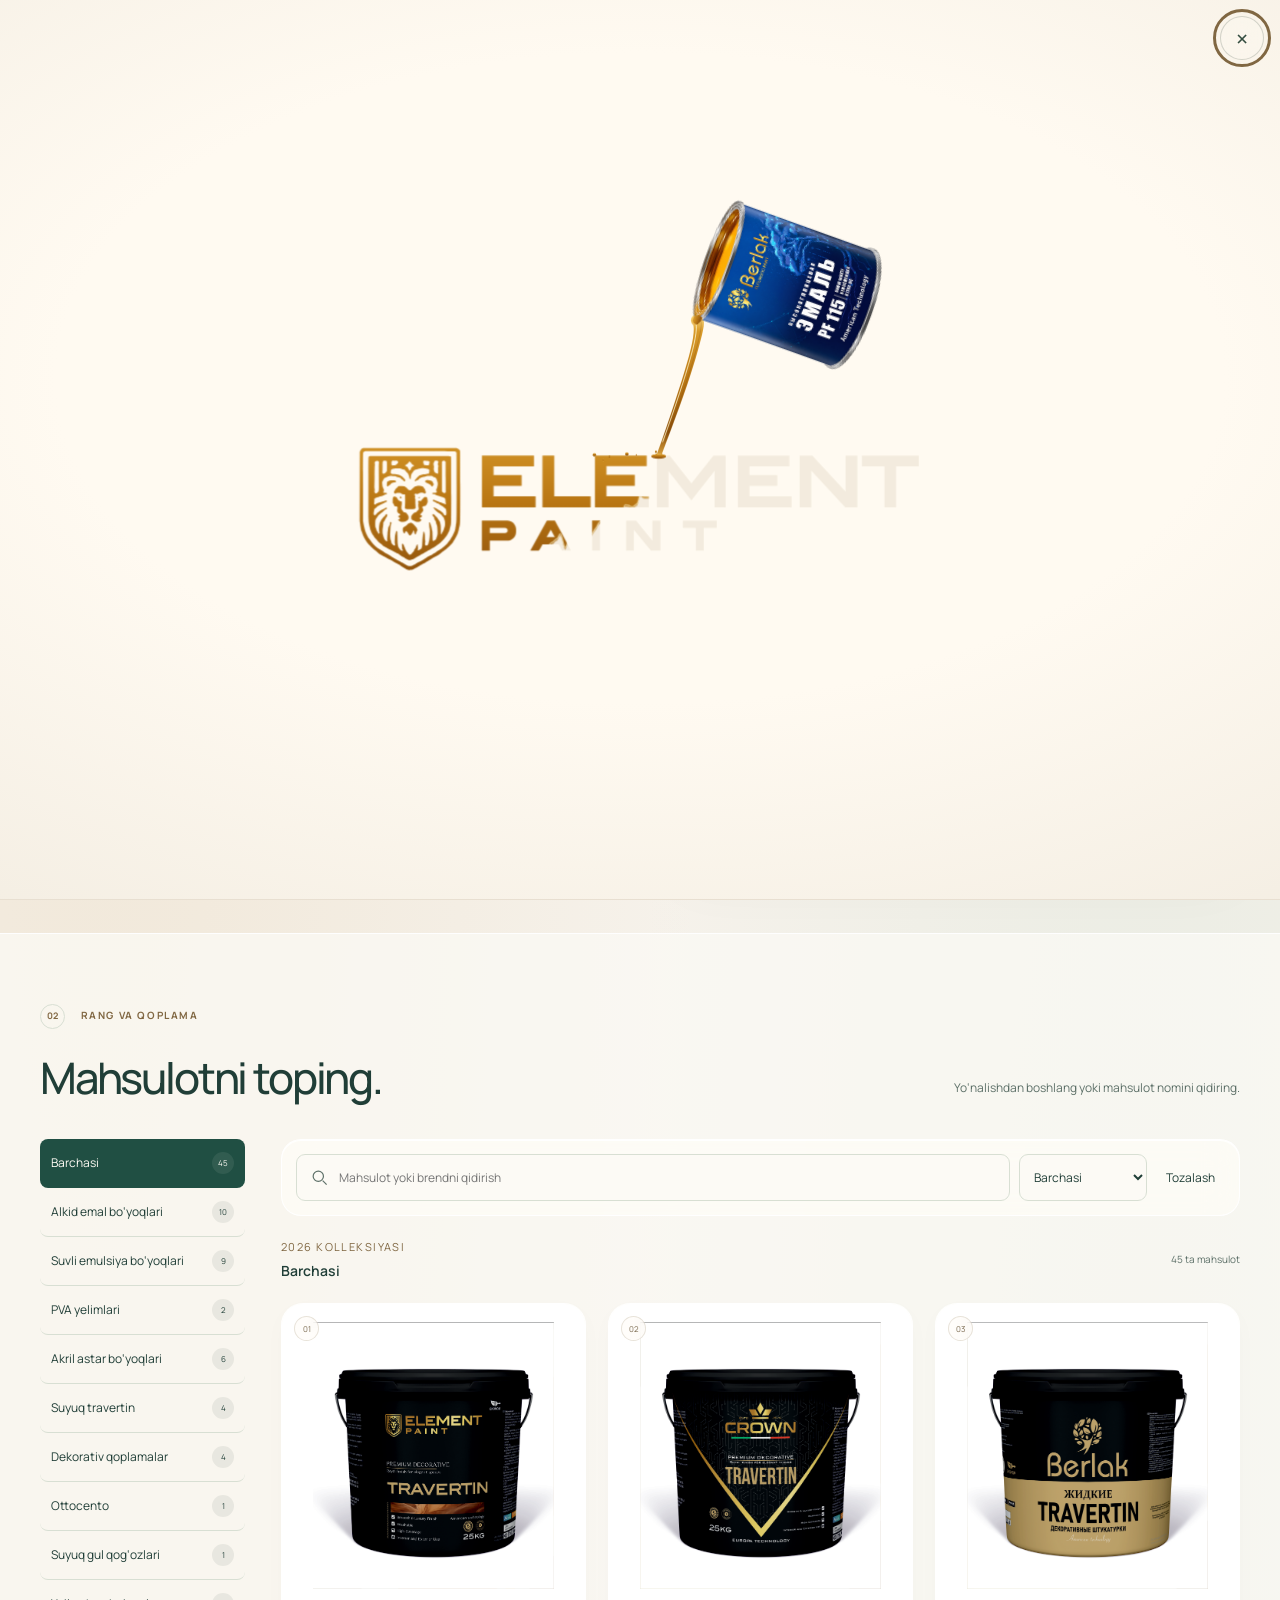
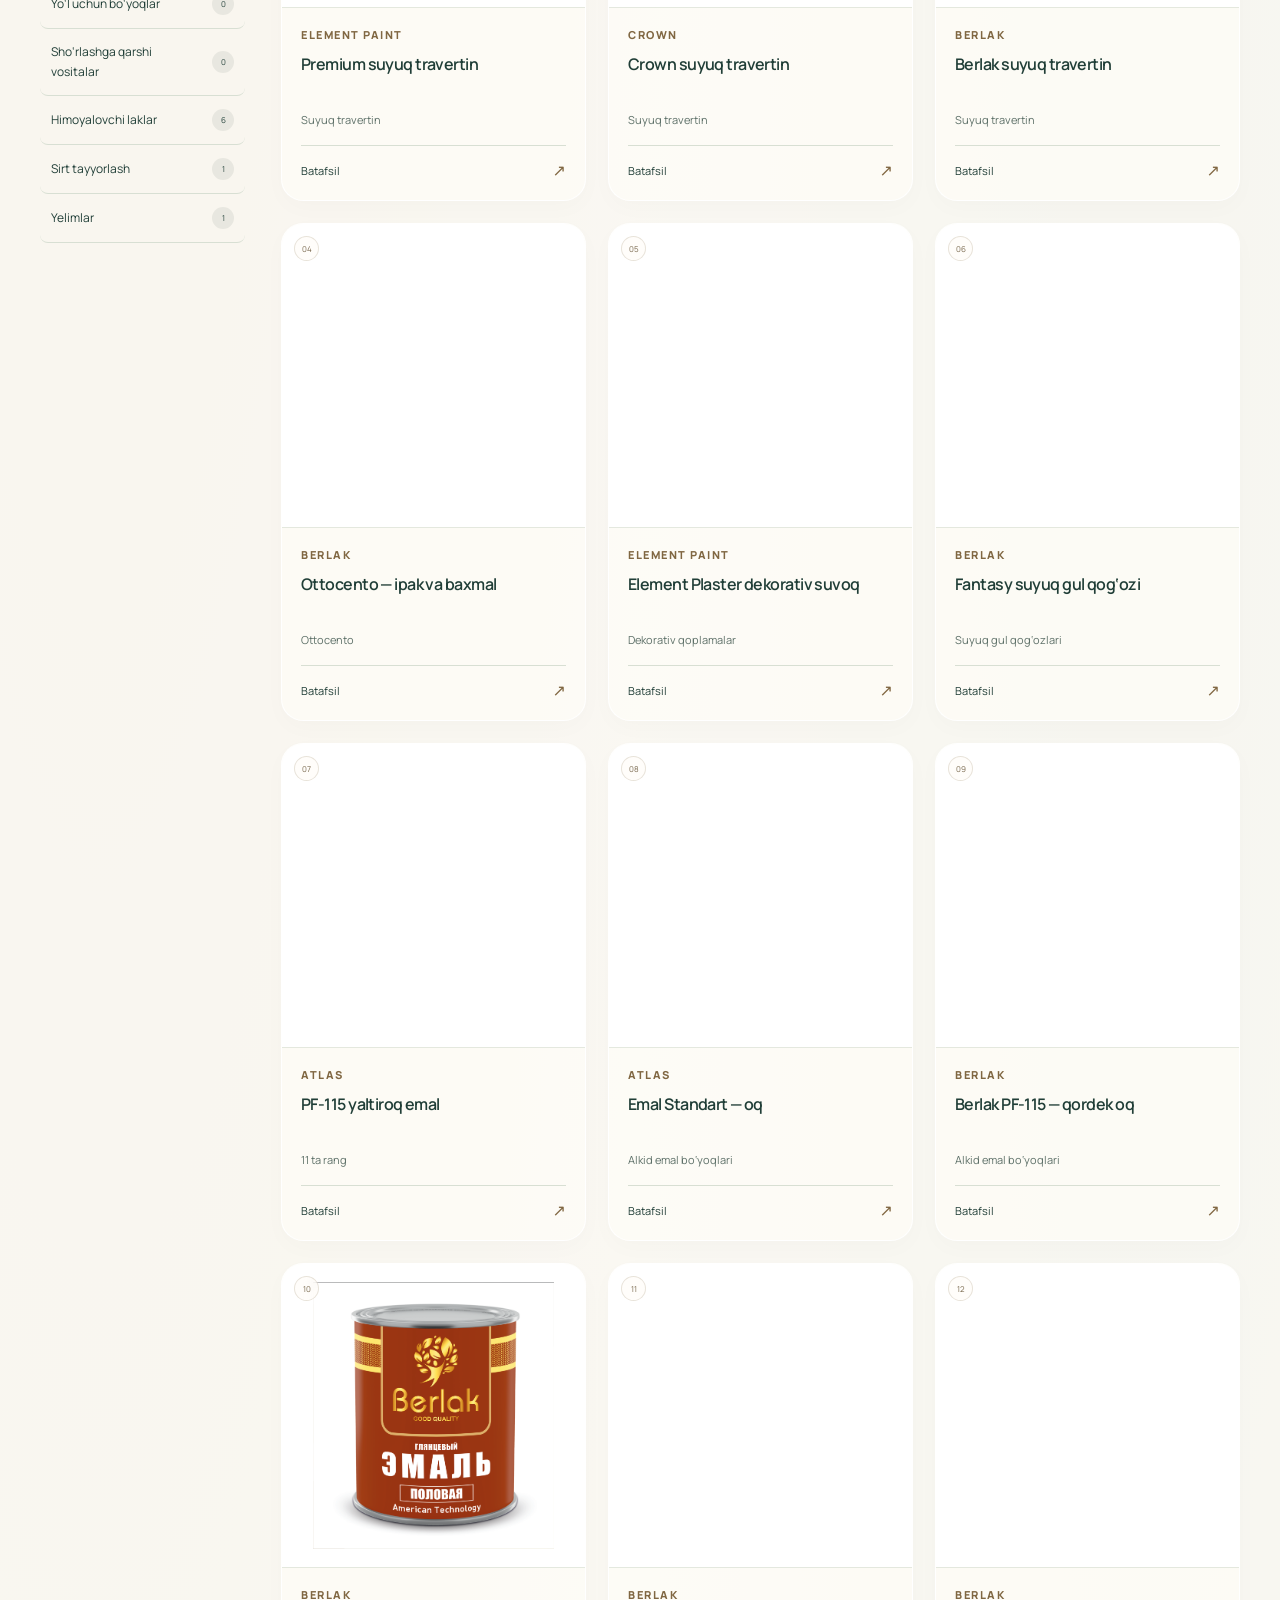
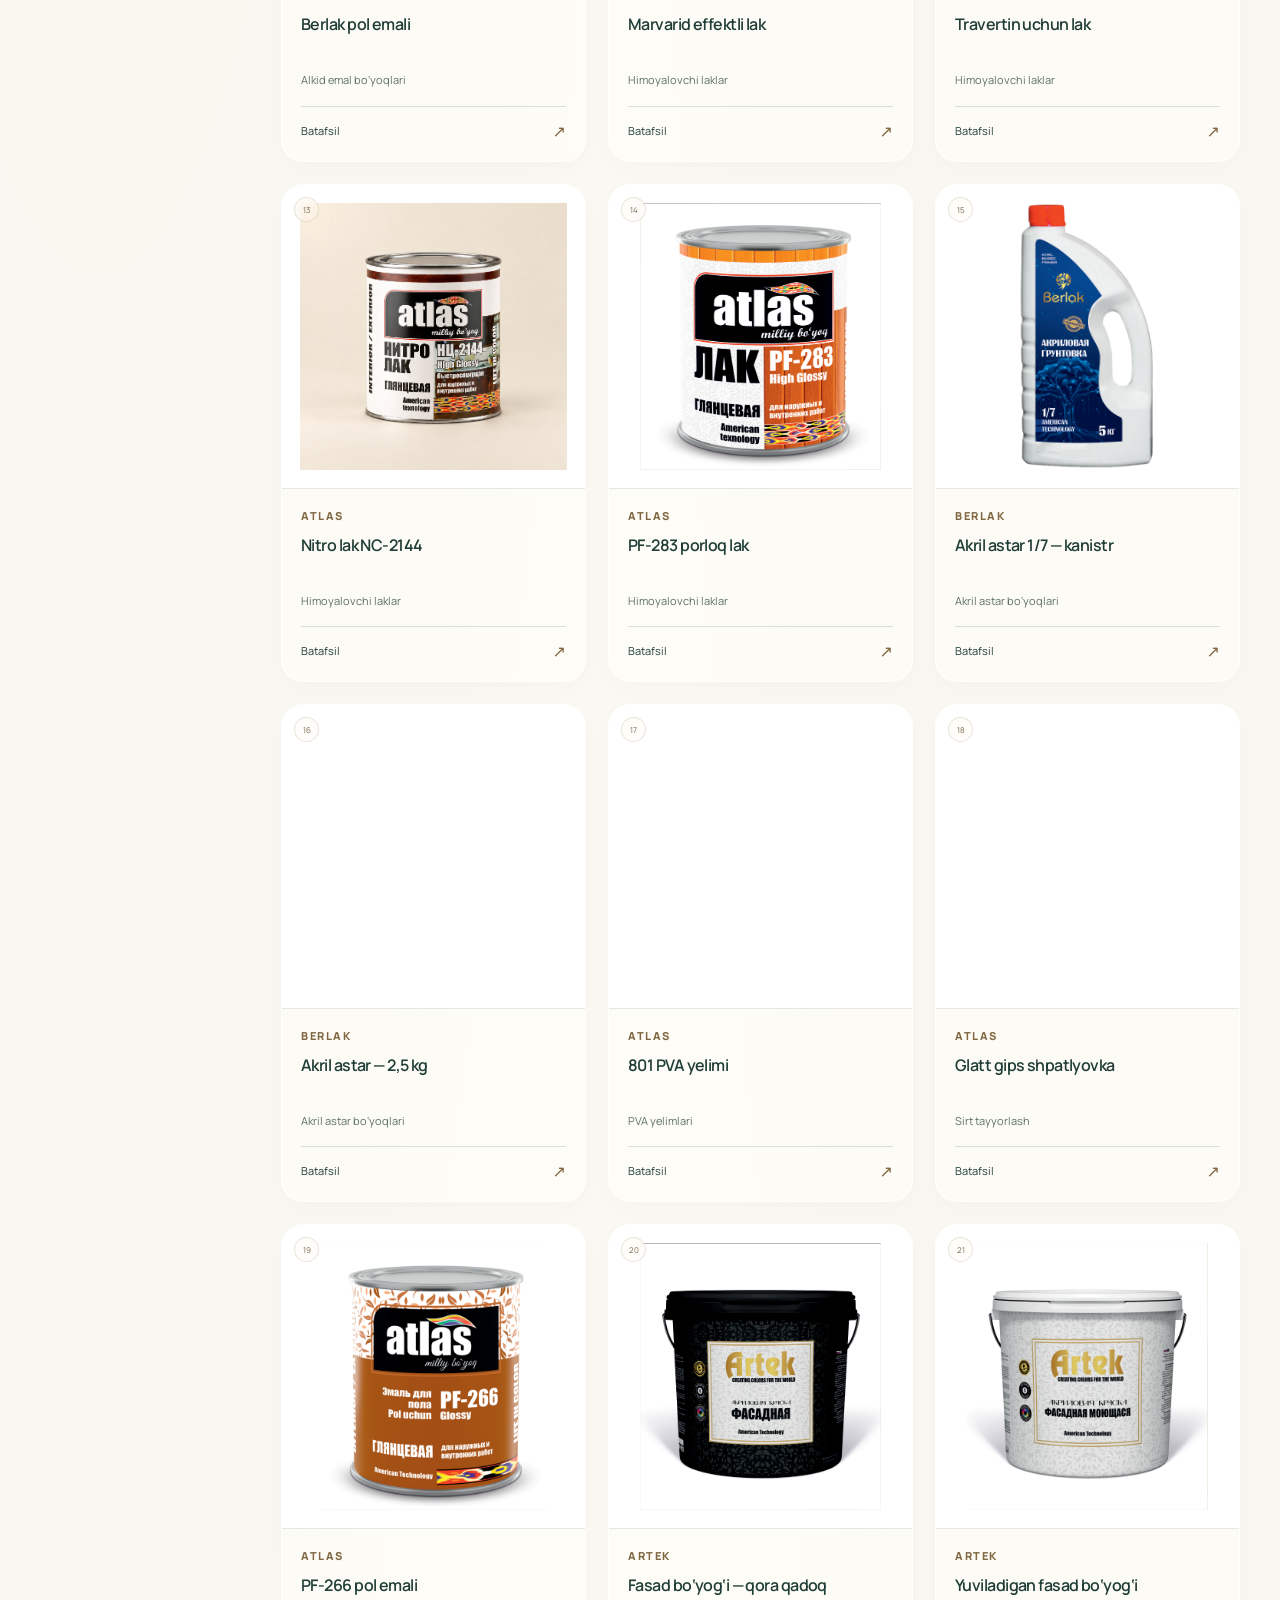
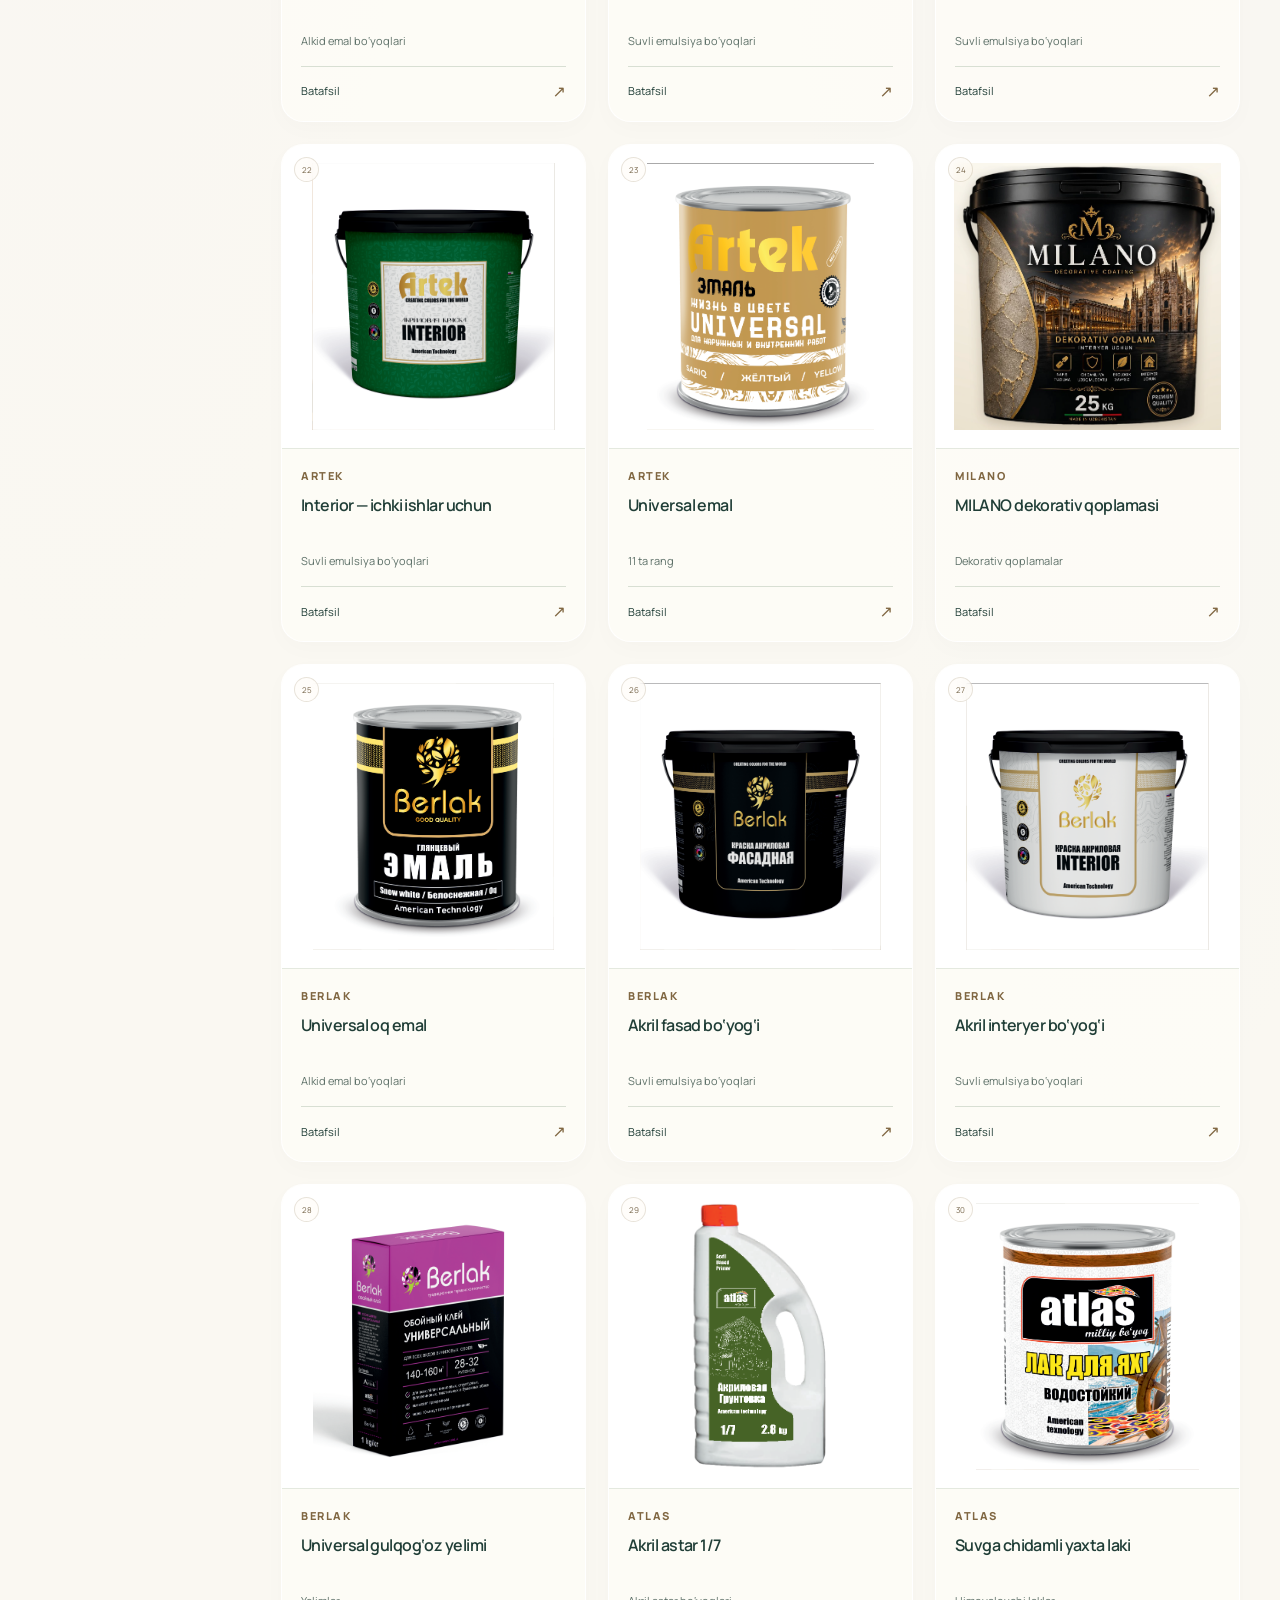
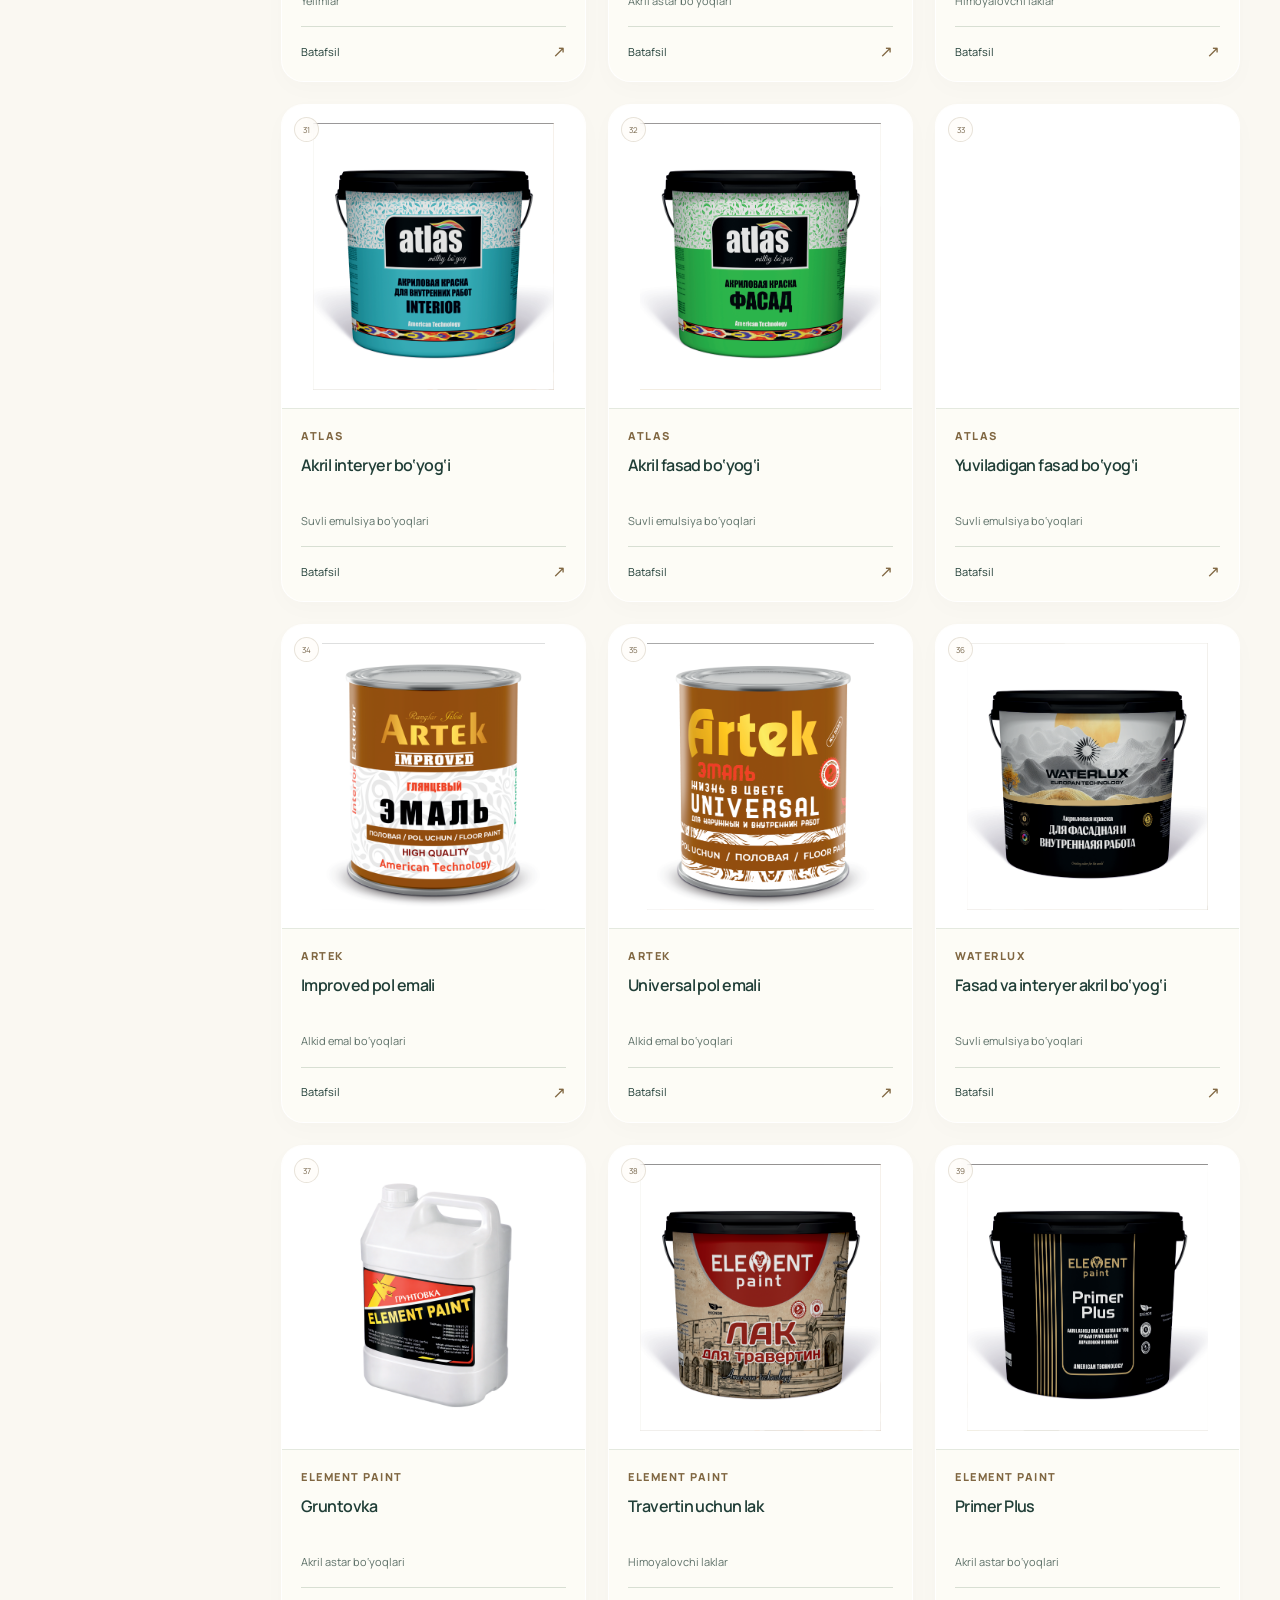
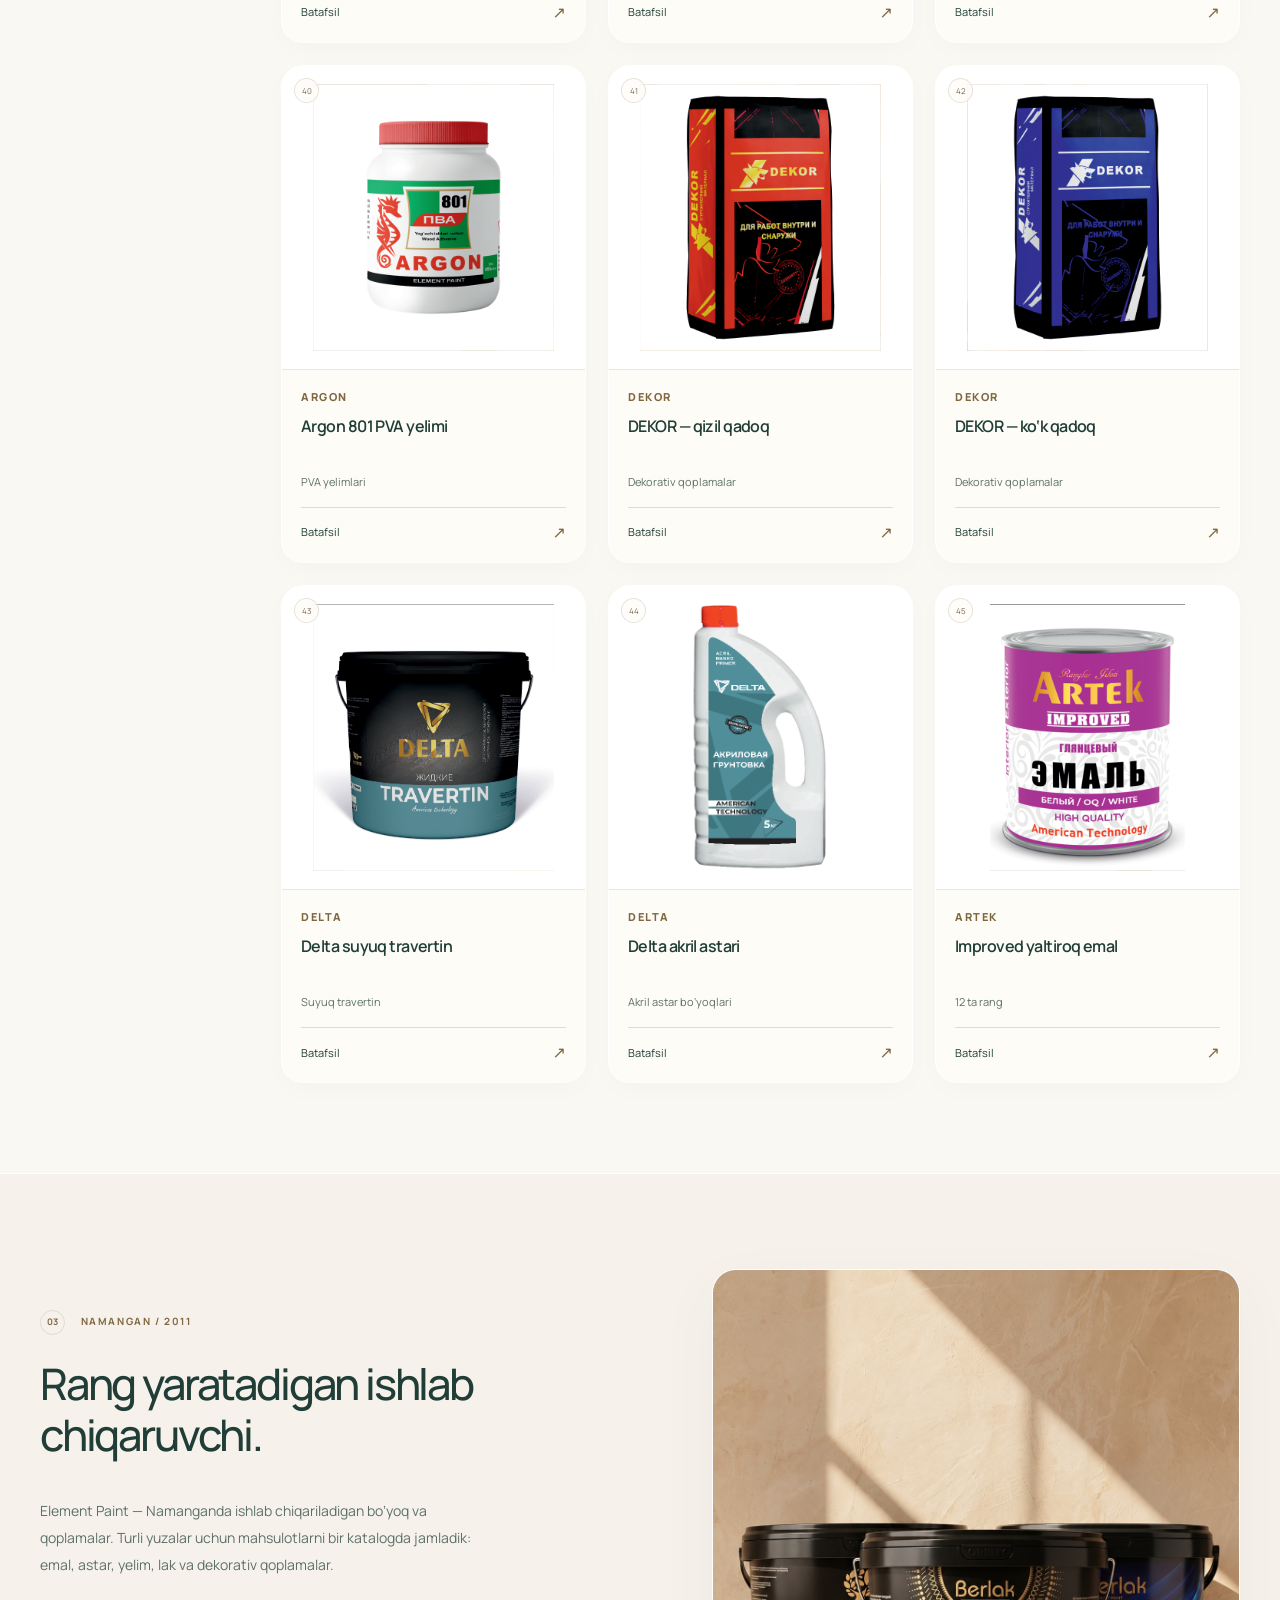
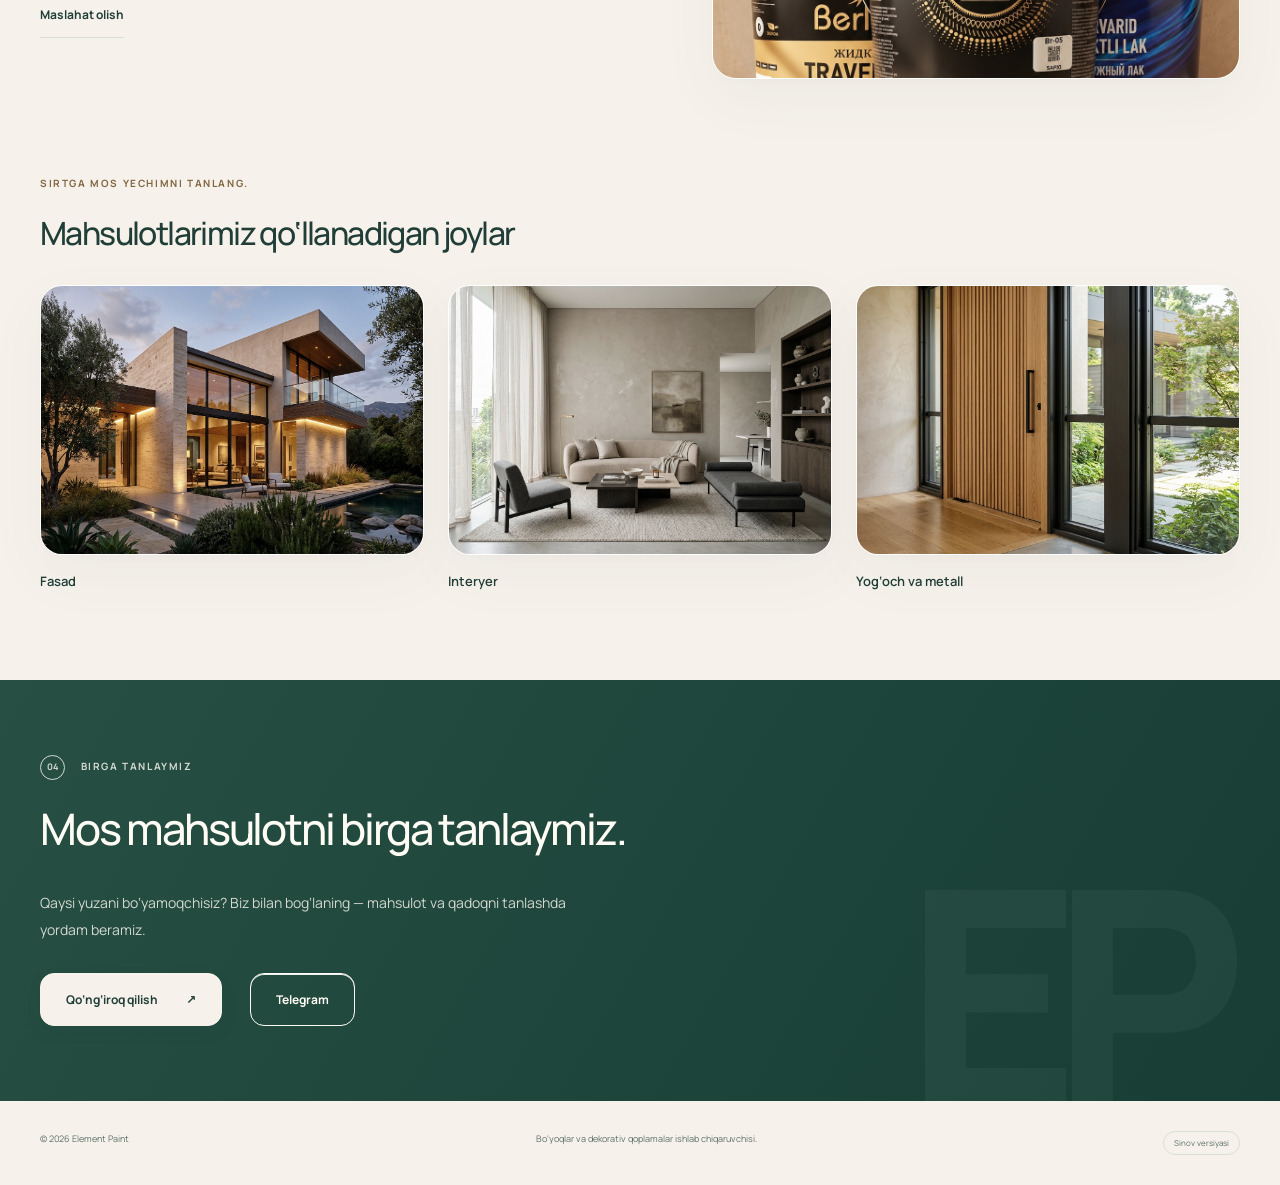
==== index.html @ e7df8b87 "Preview: preserve supplied loader timing and can choreography" ====
<!doctype html>
<html lang="uz" data-theme="light">
<head>
  <meta charset="utf-8"><meta name="viewport" content="width=device-width, initial-scale=1">
  <meta name="theme-color" content="#f5eedf"><meta name="robots" content="noindex,nofollow">
  <meta name="description" content="Element Paint — bo‘yoqlar va dekorativ qoplamalar ishlab chiqaruvchisi. Mahsulotlar katalogi.">
  <title>Element Paint — Mahsulotlar</title>
  <link rel="icon" href="assets/logo_light.png"><link rel="stylesheet" href="preview.css?v=20261011.4">
  <link rel="stylesheet" href="supplied-loader.css?v=20261011.4">
  <script type="module" src="preview-app.js?v=20261011.4"></script>
</head>
<body>
  <a class="skip-link" href="#main" data-i18n="skip">Asosiy mazmunga o‘tish</a>
  <div class="brand-loader ep-loader" id="brandLoader" hidden role="progressbar" aria-label="Element Paint" aria-valuemin="0" aria-valuemax="100" aria-valuenow="0">
    <div class="intro-artwork"></div>
    <button type="button" id="skipIntro" class="intro-skip" aria-label="O‘tkazib yuborish"><span aria-hidden="true">×</span></button>
  </div>
  <div class="topline"><div class="container"><span data-i18n="made">O‘zbekistonda ishlab chiqarilgan · 2011-yildan</span><a href="tel:+998953003000">+998 95 300 30 00</a></div></div>
  <header class="site-header">
    <nav class="container navigation" aria-label="Element Paint">
      <a class="logo" href="preview.html" aria-label="Element Paint"><img src="assets/logo_light.png" alt="Element Paint" width="180" height="48"></a>
      <div class="nav-links" id="navigationLinks"><a href="#catalog" data-i18n="catalog">Mahsulotlar</a><a href="#about" data-i18n="about">Zavod haqida</a><a href="#contact" data-i18n="contact">Aloqa</a></div>
      <div class="nav-tools"><div class="languages" role="group" aria-label="Language"><button type="button" data-lang="uz">UZ</button><button type="button" data-lang="ru">RU</button><button type="button" data-lang="en">EN</button></div>
        <button id="settingsButton" class="icon-button" type="button" data-i18n-aria="settings" aria-haspopup="dialog"><svg viewBox="0 0 24 24" fill="none" stroke="currentColor" stroke-width="1.5" aria-hidden="true"><path d="M4 7h16M4 17h16"/><circle cx="9" cy="7" r="3" fill="var(--bg)"/><circle cx="15" cy="17" r="3" fill="var(--bg)"/></svg></button>
        <button id="themeButton" class="icon-button" type="button" data-i18n-aria="theme" aria-pressed="false"><svg class="theme-moon" viewBox="0 0 24 24" fill="none" stroke="currentColor" stroke-width="1.5" aria-hidden="true"><path d="M20 15A8 8 0 0 1 9 4a8 8 0 1 0 11 11Z"/></svg><svg class="theme-sun" viewBox="0 0 24 24" fill="none" stroke="currentColor" stroke-width="1.5" aria-hidden="true"><circle cx="12" cy="12" r="4"/><path d="M12 2v2M12 20v2M2 12h2M20 12h2M5 5l1.4 1.4M17.6 17.6 19 19M5 19l1.4-1.4M17.6 6.4 19 5"/></svg></button>
        <button id="menuButton" class="icon-button menu-button" type="button" data-i18n-aria="menu" aria-controls="navigationLinks" aria-expanded="false"><svg viewBox="0 0 24 24" fill="none" stroke="currentColor" stroke-width="1.5" aria-hidden="true"><path d="M4 7h16M4 12h16M4 17h16"/></svg></button>
      </div>
    </nav>
  </header>
  <main id="main">
    <section class="hero container" id="home">
      <div class="hero-copy"><p class="eyebrow" data-i18n="eyebrow">RANG. SIFAT. ISHLAB CHIQARISH.</p><h1><span data-i18n="hero">Har bir sirt uchun</span><br><em data-i18n="heroAccent">o‘z bo‘yog‘imiz.</em></h1><p class="hero-intro" data-i18n="intro">Emaldan dekorativ qoplamagacha. Element Paint mahsulotlari bilan rangni, qadoqni va o‘zingizga mos yechimni tanlang.</p><div class="hero-actions"><a class="button" href="#catalog"><span data-i18n="explore">Katalogni ochish</span><span aria-hidden="true">↗</span></a><a class="text-link" href="#contact" data-i18n="advice">Maslahat olish</a></div><div class="facts"><div><strong>15<span>+</span></strong><small data-i18n="years">yillik tajriba</small></div><div><strong>10</strong><small data-i18n="directions">asosiy yo‘nalish</small></div><div><strong id="brandCount">10</strong><small data-i18n="brands">mahsulot brendi</small></div></div></div>
      <div class="featured-selector" id="featuredSelector" role="region" aria-labelledby="featuredHeading">
        <div class="featured-head"><h2 id="featuredHeading" data-i18n="chooseProduct">Mahsulotni tanlang</h2><span>2026 / EP</span></div>
        <div class="featured-types" id="featuredTypes" role="group" data-i18n-aria="productTypes"></div>
        <div class="featured-stage"><span class="featured-wordmark" aria-hidden="true">element.</span><div id="productRail" class="product-rail" tabindex="0" data-i18n-aria="chooseProduct" aria-describedby="selectorHint"></div><span class="featured-stamp" aria-hidden="true">ELEMENT PAINT<br>UZBEKISTAN / 2011</span></div>
        <div class="featured-copy"><div class="featured-meta"><span id="featuredBrand"></span><span id="featuredCategory"></span></div><h3 id="featuredName"></h3><p id="featuredDescription"></p><small id="featuredPackages"></small></div>
        <div class="featured-controls"><div class="featured-arrows"><button type="button" id="featuredPrev" data-i18n-aria="previousProduct">←</button><span id="featuredCounter" role="status" aria-live="polite" aria-atomic="true"></span><button type="button" id="featuredNext" data-i18n-aria="nextProduct">→</button></div><button type="button" id="featuredDetail" class="featured-detail"><span data-i18n="detail">Batafsil</span><span aria-hidden="true">↗</span></button></div>
        <p id="selectorHint" class="selector-hint" data-i18n="selectorHint">Yon tomonga suring yoki ← → tugmalaridan foydalaning.</p>
      </div>
    </section>
    <section class="catalog-section" id="catalog"><div class="container"><div class="section-heading"><div><p class="eyebrow"><span class="section-number">02</span> <span data-i18n="catalogEyebrow">RANG VA QOPLAMA</span></p><h2 data-i18n="browse">Mahsulotni toping.</h2></div><p data-i18n="browseCopy">Yo‘nalishdan boshlang yoki mahsulot nomini qidiring.</p></div>
      <div class="catalog-layout"><aside class="category-panel"><div id="categoryList"></div></aside><div class="catalog-main"><div class="catalog-toolbar"><label class="search-label"><svg viewBox="0 0 24 24" fill="none" stroke="currentColor" stroke-width="1.5" aria-hidden="true"><circle cx="10.5" cy="10.5" r="6.5"/><path d="m16 16 5 5"/></svg><input type="search" id="searchInput" data-i18n-placeholder="search" aria-label="Search"></label><select id="brandSelect" data-i18n-aria="brand"><option value="all">Barchasi</option></select><button type="button" class="clear-button" id="clearFilters" data-i18n="clear">Tozalash</button></div><div class="catalog-meta"><div><span class="collection-label" data-i18n="catalogEdition">2026 kolleksiyasi</span><h3 id="categoryTitle"></h3></div><span id="resultCount" role="status"></span></div><div class="product-grid" id="productGrid"></div><div class="empty-state" id="emptyState" hidden><p></p><a href="tel:+998953003000" class="button" data-i18n="advice">Maslahat olish</a></div></div></div>
    </div></section>
    <section id="about" class="about-section container"><div><p class="eyebrow"><span class="section-number">03</span> <span data-i18n="factoryEyebrow">NAMANGAN / 2011</span></p><h2 data-i18n="aboutTitle">Rang yaratadigan ishlab chiqaruvchi.</h2><p data-i18n="aboutCopy">Element Paint — Namanganda ishlab chiqariladigan bo‘yoq va qoplamalar.</p><a class="text-link" href="#contact" data-i18n="advice">Maslahat olish</a></div><div class="about-image"><img src="assets/group_premium.jpg" loading="lazy" alt="Element Paint products" width="1122" height="1402"></div></section>
    <section class="applications container"><p class="eyebrow" data-i18n="applicationCopy">Sirtga mos yechimni tanlang.</p><h2 data-i18n="applications">Mahsulotlarimiz qo‘llanadigan joylar</h2><div class="application-grid"><article><img src="assets/space_facade.jpg" loading="lazy" alt="Facade" width="1536" height="1024"><h3 data-i18n="facade">Fasad</h3></article><article><img src="assets/space_interior.jpg" loading="lazy" alt="Interior" width="1536" height="1024"><h3 data-i18n="interior">Interyer</h3></article><article><img src="assets/space_wood_metal.jpg" loading="lazy" alt="Wood and metal" width="1536" height="1024"><h3 data-i18n="wood">Yog‘och va metall</h3></article></div></section>
    <section id="contact" class="contact-section"><div class="container"><p class="eyebrow"><span class="section-number">04</span> <span data-i18n="contactEyebrow">BIRGA TANLAYMIZ</span></p><h2 data-i18n="contactTitle">Mos mahsulotni birga tanlaymiz.</h2><p data-i18n="contactCopy">Biz bilan bog‘laning — mahsulot va qadoqni tanlashda yordam beramiz.</p><div class="hero-actions"><a class="button" href="tel:+998953003000"><span data-i18n="phone">Qo‘ng‘iroq qilish</span> ↗</a><a class="button secondary" href="https://t.me/Elementpaint_uzbekistan" target="_blank" rel="noopener" data-i18n="telegram">Telegram</a></div></div></section>
  </main>
  <footer class="container"><span>© <span id="year">2026</span> Element Paint</span><span data-i18n="footer">Bo‘yoqlar va dekorativ qoplamalar ishlab chiqaruvchisi.</span><small data-i18n="preview">Sinov versiyasi</small></footer>
  <dialog id="productDialog" aria-labelledby="productTitle"><div class="dialog-shell"><button type="button" id="closeProduct" class="dialog-close" data-i18n-aria="closeDialog">×</button><div id="productMedia" class="dialog-media"></div><div class="dialog-copy"><p class="eyebrow" id="productBrand"></p><h2 id="productTitle"></h2><p id="productDescription"></p><div class="product-category" id="productCategory"></div><div id="variantPanel" hidden><h3 data-i18n="colors">Ranglar</h3><div id="variantList"></div><p id="variantName"></p></div><p id="packageInfo"></p><a class="button" href="tel:+998953003000" data-i18n="ask">Mahsulot haqida so‘rash</a><button type="button" class="text-link back-button" id="backToCatalog" data-i18n="back">Katalogga qaytish</button></div></div></dialog>
  <dialog id="settingsDialog" class="settings-dialog" aria-labelledby="settingsTitle">
    <div class="settings-shell"><button type="button" id="closeSettings" class="dialog-close" data-i18n-aria="closeDialog">×</button>
      <p class="eyebrow">ELEMENT PAINT / 2026</p><h2 id="settingsTitle" data-i18n="settings">Ko‘rinish sozlamalari</h2><p class="settings-copy" data-i18n="settingsCopy">Saytni o‘zingizga moslang. Tanlov shu brauzerda saqlanadi.</p>
      <div class="settings-grid">
        <label><span data-i18n="appearance">Ko‘rinish</span><select id="appearanceSetting"><option value="light" data-i18n="lightMode">Yorug‘</option><option value="dark" data-i18n="darkMode">Qorong‘i</option></select></label>
        <label><span data-i18n="animation">Harakatlar</span><select id="motionSetting"><option value="full" data-i18n="fullMotion">To‘liq animatsiya</option><option value="reduced" data-i18n="lessMotion">Kamroq harakat</option></select></label>
        <label><span data-i18n="catalogView">Katalog ko‘rinishi</span><select id="densitySetting"><option value="comfortable" data-i18n="comfortable">Keng kartalar</option><option value="compact" data-i18n="compact">Ixcham kartalar</option></select></label>
        <label class="toggle-setting"><span data-i18n="autoSlide">Mahsulotlarni avtomatik almashtirish</span><input type="checkbox" id="slideSetting" role="switch"></label>
      </div>
      <p class="settings-note" data-i18n="settingsSystem">Qurilmangizdagi harakatni kamaytirish sozlamasi ham hisobga olinadi.</p>
      <button type="button" class="replay-button" id="replayIntro"><span aria-hidden="true">↻</span> <span data-i18n="replay">Boshlanishni qayta ko‘rish</span></button>
      <div class="settings-actions"><button type="button" id="restoreSettings" class="text-link" data-i18n="restore">Standart sozlamalar</button><button type="button" id="doneSettings" class="button" data-i18n="done">Tayyor</button></div>
    </div>
  </dialog>
  <noscript><div class="noscript-note">Element Paint · +998 95 300 30 00 · <a href="https://t.me/Elementpaint_uzbekistan">Telegram</a></div></noscript>
</body></html>
---- preview.css ----
@font-face{font-family:Manrope;font-style:normal;font-weight:400 800;font-display:swap;src:url('assets/manrope-cyrillic.woff2') format('woff2');unicode-range:U+0301,U+0400-045F,U+0490-0491,U+04B0-04B1,U+2116}
@font-face{font-family:Manrope;font-style:normal;font-weight:400 800;font-display:swap;src:url('assets/manrope-latin-ext.woff2') format('woff2');unicode-range:U+0100-02BA,U+02BD-02C5,U+02C7-02CC,U+02CE-02D7,U+02DA,U+02DC,U+0304,U+0308,U+0329,U+1D00-1DBF,U+1E00-1E9F,U+2020,U+20A0-20AB,U+20AD-20C0,U+2113,U+2C60-2C7F,U+A720-A7FF}
@font-face{font-family:Manrope;font-style:normal;font-weight:400 800;font-display:swap;src:url('assets/manrope-latin.woff2') format('woff2');unicode-range:U+0000-00FF,U+0131,U+0152-0153,U+02BB-02BC,U+02C6,U+02DA,U+02DC,U+0304,U+0308,U+0329,U+2000-206F,U+20AC,U+2122,U+2191,U+2193,U+2212,U+2215,U+FEFF,U+FFFD}
:root{--bg:#f6f1e7;--surface:#fffaf2;--studio:#ede4d3;--ink:#233a35;--muted:#5e6e64;--accent:#1b4c45;--gold:#80612e;--line:#dcd3c3;--radius:24px;--on-accent:#fffaf2;color-scheme:light}
[data-theme=dark]{--bg:#162a25;--surface:#203830;--studio:#1d342c;--ink:#f7f0e2;--muted:#bcc8bd;--accent:#d1dfc7;--gold:#e1b965;--line:#40544c;--on-accent:#162a25;color-scheme:dark}
*{box-sizing:border-box}html{scroll-behavior:smooth;scroll-padding-top:110px}body{margin:0;background:var(--bg);color:var(--ink);font-family:Manrope,system-ui,sans-serif;-webkit-font-smoothing:antialiased}button,input,select{font:inherit}button,a,input,select{-webkit-tap-highlight-color:transparent}button,a{touch-action:manipulation}button{cursor:pointer;color:inherit}a{color:inherit;text-decoration:none}button:disabled{opacity:.44;cursor:default}img{display:block;max-width:100%}[hidden]{display:none!important}:focus-visible{outline:3px solid var(--gold);outline-offset:4px}button:focus:not(:focus-visible){outline:none}.container{width:min(1376px,calc(100% - 80px));margin-inline:auto}h1,h2,h3,p{margin-top:0}
.topline{border-bottom:1px solid var(--line);font-size:10px;letter-spacing:.05em}.topline .container{display:flex;justify-content:space-between;gap:16px;padding-block:11px}.topline a{font-weight:700;white-space:nowrap}.site-header{position:sticky;top:0;z-index:20;background:color-mix(in srgb,var(--bg) 92%,transparent);backdrop-filter:blur(18px);border-bottom:1px solid var(--line)}.navigation{display:flex;align-items:center;justify-content:space-between;gap:24px;min-height:84px}.logo{width:176px;flex-shrink:0}.logo img{width:100%;height:auto}[data-theme=dark] .logo img{filter:invert(1)}.nav-links{display:flex;gap:26px;font-size:12px;font-weight:600}.nav-links a{padding-block:18px;position:relative}.nav-links a::after{content:'';position:absolute;bottom:9px;left:0;width:0;height:1px;background:var(--gold);transition:width .25s}.nav-links a:hover::after{width:100%}.nav-tools{display:flex;gap:8px;align-items:center}.languages{display:flex;border:1px solid var(--line);border-radius:10px;padding:3px}.languages button{border:0;border-radius:7px;background:transparent;min-width:40px;min-height:40px;font-size:11px;font-weight:700}.languages button[aria-pressed=true]{background:var(--accent);color:var(--on-accent)}.icon-button{display:grid;place-items:center;min-width:44px;height:44px;border:1px solid var(--line);border-radius:10px;background:transparent;transition:background .2s}.icon-button:hover{background:var(--studio)}.icon-button svg{width:21px;height:21px}.menu-button{display:none}.icon-button .theme-sun{display:none}[data-theme=dark] .theme-sun{display:block}[data-theme=dark] .theme-moon{display:none}
.hero{display:grid;grid-template-columns:minmax(0,1fr) minmax(0,1fr);gap:7%;padding-block:65px 80px;align-items:center}.hero-copy{padding-bottom:15px}.eyebrow{font-size:10px;letter-spacing:.16em;line-height:1.8;font-weight:700;color:var(--gold);text-transform:uppercase;margin:0 0 23px}.section-number{display:inline-grid;place-items:center;width:25px;height:25px;border:1px solid var(--line);border-radius:50%;font-size:9px;letter-spacing:0;margin-right:12px}h1{font-size:clamp(44px,4.7vw,76px);font-weight:500;line-height:1.1;letter-spacing:-.065em;margin-bottom:28px}h1 em{font-style:normal;color:var(--accent)}.hero-intro{font-size:15px;line-height:1.85;color:var(--muted);max-width:450px}.hero-actions{display:flex;align-items:center;flex-wrap:wrap;gap:28px;margin-top:30px}.button{display:inline-flex;align-items:center;justify-content:center;gap:28px;background:var(--accent);color:var(--on-accent);padding:17px 25px;min-height:52px;border:1px solid var(--accent);border-radius:10px;font-size:12px;font-weight:700;transition:transform .2s,box-shadow .2s}.button:hover{transform:translateY(-2px);box-shadow:0 7px 20px #173c351a}.button.secondary{background:transparent;color:var(--ink);border-color:var(--line)}.text-link{display:inline-flex;align-items:center;justify-content:center;border:0;background:none;padding:14px 0;font-weight:700;font-size:12px;min-height:44px;border-bottom:1px solid var(--line)}.facts{display:flex;gap:38px;border-top:1px solid var(--line);padding-top:24px;margin-top:40px}.facts strong{display:block;font-size:34px;font-weight:500;letter-spacing:-.055em}.facts strong span{font-size:22px;color:var(--gold)}.facts small{display:block;font-size:10px;color:var(--muted);margin-top:5px}
.catalog-section{padding-block:70px 90px;border-block:1px solid var(--line);background:var(--surface)}.section-heading{display:flex;justify-content:space-between;align-items:end;gap:28px;margin-bottom:36px}.section-heading h2{margin:0}.section-heading>p{font-size:12px;line-height:1.85;max-width:300px;color:var(--muted);margin-bottom:4px}h2{font-size:clamp(30px,3.4vw,50px);line-height:1.18;font-weight:500;letter-spacing:-.05em}.catalog-layout{display:grid;grid-template-columns:205px minmax(0,1fr);gap:36px}.category-panel{align-self:start;position:sticky;top:110px}.category-panel,.catalog-main{min-width:0}.category-panel>div{max-width:100%}.category-panel button{width:100%;display:flex;align-items:center;justify-content:space-between;text-align:left;gap:12px;border:0;border-bottom:1px solid var(--line);background:none;padding:13px 11px;font-size:11px;line-height:1.65;min-height:48px;border-radius:8px;transition:background .2s}.category-panel button:hover{background:var(--studio)}.category-panel button.active{background:var(--accent);color:var(--on-accent);border-color:transparent}.category-panel button small{display:grid;place-items:center;width:22px;height:22px;border-radius:50%;background:color-mix(in srgb,currentColor 8%,transparent);font-size:8px;flex-shrink:0}.catalog-toolbar{display:flex;gap:9px;padding:14px;background:var(--bg);border:1px solid var(--line);border-radius:16px}.search-label{position:relative;flex:1;min-width:0}.search-label svg{position:absolute;left:14px;top:14px;width:19px;height:19px;color:var(--muted)}.search-label input{width:100%;height:47px;background:var(--surface);color:var(--ink);border:1px solid var(--line);border-radius:9px;padding:10px 14px 10px 42px;font-size:11px;min-width:0}.catalog-toolbar select{max-width:150px;background:var(--surface);border:1px solid var(--line);border-radius:9px;padding:10px;font-size:11px;min-height:47px;color:var(--ink)}.clear-button{border:0;background:none;font-size:10px;padding:10px;min-height:44px}.catalog-meta{display:flex;justify-content:space-between;gap:20px;align-items:center;padding-block:23px}.collection-label{display:block;font-size:8px;letter-spacing:.13em;text-transform:uppercase;color:var(--gold);margin-bottom:7px}.catalog-meta h3{font-size:14px;font-weight:600;margin:0}.catalog-meta>span{font-size:10px;color:var(--muted)}.product-grid{display:grid;grid-template-columns:repeat(3,minmax(0,1fr));gap:22px}.product-card{display:flex;border:1px solid var(--line);border-radius:18px;overflow:hidden;background:var(--surface);transition:transform .25s,box-shadow .25s,border-color .25s}.product-card:hover{transform:translateY(-5px);box-shadow:0 12px 30px #173b3510;border-color:var(--gold)}.product-open{display:flex;flex-direction:column;align-items:stretch;width:100%;height:100%;border:0;text-align:left;background:transparent;padding:0;color:var(--ink)}.product-media{flex-shrink:0;aspect-ratio:1;position:relative;overflow:hidden;display:grid;place-items:center;background:#eee5d4}.product-media img{width:100%;height:100%;object-fit:contain;mix-blend-mode:multiply;transition:transform .5s cubic-bezier(.2,.7,.3,1)}.product-card:hover .product-media img{transform:scale(1.035)}.card-index{position:absolute;left:12px;top:12px;display:grid;place-items:center;width:25px;height:25px;border:1px solid #8b765332;border-radius:50%;font-size:8px;color:#76654a;background:#fff9ef55;backdrop-filter:blur(5px)}.product-copy{flex:1;display:flex;flex-direction:column;padding:19px}.product-brand{font-size:8px;letter-spacing:.14em;color:var(--gold);font-weight:800;margin-bottom:10px}.product-copy h3{font-size:16px;line-height:1.5;font-weight:600;letter-spacing:-.035em;margin-bottom:11px;min-height:48px;overflow-wrap:anywhere}.product-copy p{font-size:10px;line-height:1.65;color:var(--muted);margin-bottom:16px}.detail-link{margin-top:auto;display:flex;justify-content:space-between;align-items:center;font-size:10px;border-top:1px solid var(--line);padding-top:13px}.detail-link>span:last-child{font-size:16px;color:var(--gold)}.product-card:focus-within{outline:3px solid var(--gold);outline-offset:4px}.product-open:focus-visible{outline:none}.image-pending{padding:25px;text-align:center;color:#536457}.image-pending strong{display:block;color:#80612e;letter-spacing:.1em;font-size:20px;margin-bottom:14px}.image-pending p{font-size:11px;line-height:1.6;margin:0}.empty-state{padding:60px 25px;text-align:center;background:var(--bg);border-radius:20px;color:var(--muted);font-size:14px}
.about-section{display:grid;grid-template-columns:1fr 1fr;align-items:center;gap:12%;padding-block:95px}.about-section p:not(.eyebrow){font-size:14px;color:var(--muted);line-height:1.95;max-width:440px}.about-image{height:410px;border-radius:24px;overflow:hidden;position:relative;background:var(--studio);border:1px solid var(--line)}.about-image img{width:100%;height:100%;object-fit:cover}.applications{padding-bottom:90px}.applications h2{font-size:32px;max-width:600px;margin-bottom:32px}.application-grid{display:grid;grid-template-columns:repeat(3,1fr);gap:24px}.application-grid article{position:relative}.application-grid img{width:100%;height:270px;object-fit:cover;border-radius:18px;filter:saturate(.8);transition:filter .3s}.application-grid article:hover img{filter:saturate(1)}.application-grid h3{font-size:13px;font-weight:600;margin:17px 0 0}.contact-section{background:var(--accent);color:var(--on-accent);padding-block:75px;position:relative;overflow:hidden}.contact-section::after{content:'EP';position:absolute;font-size:300px;letter-spacing:-.1em;line-height:1;right:5%;bottom:-40px;opacity:.04;font-weight:800;pointer-events:none}.contact-section .container{position:relative;z-index:1}.contact-section .eyebrow{color:inherit;opacity:.8}.contact-section .section-number{border-color:currentColor}.contact-section h2{max-width:740px}.contact-section p:not(.eyebrow){max-width:550px;opacity:.8;font-size:14px;line-height:1.9}.contact-section .button{background:var(--bg);color:var(--ink);border-color:var(--bg)}.contact-section .button.secondary{background:transparent;color:inherit;border-color:currentColor}footer{display:flex;justify-content:space-between;gap:20px;padding-block:30px;font-size:9px;line-height:1.7;color:var(--muted)}footer small{font-size:8px;border:1px solid var(--line);border-radius:20px;padding:4px 10px;white-space:nowrap}.skip-link{position:fixed;top:-80px;left:12px;z-index:100;background:var(--accent);color:var(--on-accent);padding:15px}.skip-link:focus{top:12px}
dialog{padding:0;border:1px solid var(--line);border-radius:24px;background:var(--surface);color:var(--ink);width:min(1000px,calc(100% - 36px));max-height:88dvh;overflow:auto;box-shadow:0 32px 120px #10261d35}dialog::backdrop{background:#10281fa1;backdrop-filter:blur(10px)}.dialog-shell{position:relative;display:grid;grid-template-columns:1fr 1fr;min-height:480px}.dialog-close{position:absolute;right:13px;top:13px;z-index:3;width:44px;height:44px;border:1px solid var(--line);border-radius:50%;background:var(--surface);font-size:25px}.dialog-media{background:#eee5d4;display:grid;place-items:center;min-height:350px;overflow:hidden}#productMedia>.product-media{width:100%;height:100%;aspect-ratio:auto}.dialog-media img{width:100%;height:100%;max-height:650px;object-fit:contain;mix-blend-mode:multiply}.dialog-copy{padding:57px 38px 35px}.dialog-copy h2{font-size:31px}.dialog-copy>p{color:var(--muted);font-size:12px;line-height:1.9}.product-category{font-size:10px;color:var(--gold);margin:23px 0}.dialog-copy h3{font-size:11px;margin-block:23px 12px}#variantList{display:flex;flex-wrap:wrap;gap:8px}#variantList button{width:44px;height:44px;padding:6px;border:1px solid var(--line);border-radius:50%;background:none;transition:transform .15s}#variantList button:hover{transform:scale(1.07)}#variantList button[aria-pressed=true]{border:2px solid var(--accent)}#variantList span{display:block;background:var(--swatch);width:100%;height:100%;border-radius:50%;border:1px solid #0002}#variantName{font-size:11px;color:var(--muted);margin-top:12px}.back-button{display:flex;margin-top:20px}.noscript-note{padding:30px}
.settings-dialog{width:min(640px,calc(100% - 32px))}.settings-shell{padding:40px;position:relative}.settings-shell .eyebrow{font-size:9px;margin-bottom:14px}.settings-shell h2{font-size:30px;padding-right:20px}.settings-copy{font-size:12px;line-height:1.85;color:var(--muted);max-width:450px;margin-bottom:25px}.settings-grid{display:grid;grid-template-columns:1fr 1fr;gap:22px 18px}.settings-grid label{min-width:0;display:flex;flex-direction:column;gap:10px;font-size:11px;font-weight:600}.settings-grid select{background:var(--bg);border:1px solid var(--line);border-radius:9px;min-height:46px;padding:10px 12px;max-width:100%;color:var(--ink);font-size:11px}.flow-setting>span{display:flex;justify-content:space-between;gap:10px}.flow-setting input{width:100%;accent-color:var(--accent);min-height:38px;margin:0}.toggle-setting{flex-direction:row!important;align-items:center;justify-content:space-between;border:1px solid var(--line);border-radius:9px;padding:14px;gap:12px!important;line-height:1.8}.toggle-setting input{appearance:none;flex-shrink:0;width:38px;height:24px;min-width:38px;margin:0;background:var(--line);border-radius:20px;position:relative;cursor:pointer;transition:background .2s}.toggle-setting input::before{content:'';position:absolute;left:3px;top:3px;width:18px;height:18px;border-radius:50%;background:var(--surface);transition:transform .2s}.toggle-setting input:checked{background:var(--accent)}.toggle-setting input:checked::before{transform:translateX(14px);background:var(--on-accent)}.settings-note{font-size:10px;color:var(--muted);line-height:1.8;margin-block:22px 17px}.replay-button{display:flex;align-items:center;gap:12px;min-height:48px;width:100%;background:var(--studio);border:1px solid var(--line);border-radius:10px;font-size:11px;padding:12px 16px;text-align:left}.replay-button>span:first-child{font-size:20px}.settings-actions{display:flex;justify-content:space-between;align-items:center;gap:15px;border-top:1px solid var(--line);margin-top:24px;padding-top:20px}.settings-actions .button{min-height:46px;padding:12px 24px}.settings-actions .text-link{font-size:10px;border:0}
.brand-loader{position:fixed;inset:0;background:var(--bg);z-index:90;display:grid;place-content:center;justify-items:center;pointer-events:none}.intro-top{width:320px;display:flex;justify-content:space-between;font-size:9px;letter-spacing:.12em;color:var(--gold);padding-bottom:14px;border-bottom:1px solid var(--line)}#introCanvas{width:min(420px,100vw);height:auto;display:block}.brand-loader>p{font-size:11px;color:var(--muted);margin:0;letter-spacing:.06em}.intro-meter{margin-top:20px;width:140px;height:2px;background:var(--line);overflow:hidden}.intro-meter span{height:100%;width:0;display:block;background:var(--gold)}.brand-loader .text-link{pointer-events:auto;font-size:9px;margin-top:14px}.brand-loader.leaving{opacity:0;transition:opacity .25s}
[data-density=compact] .product-copy{padding:15px}[data-density=compact] .product-copy h3{font-size:14px}[data-density=compact] .product-grid{gap:16px}
@media(min-width:1300px){[data-density=compact] .product-grid{grid-template-columns:repeat(4,minmax(0,1fr))}.scene-stage{height:400px}}
@media(max-width:1180px){.container{width:calc(100% - 48px)}.hero{gap:5%}.nav-links{gap:18px}.product-grid{grid-template-columns:repeat(2,minmax(0,1fr))}.catalog-layout{gap:24px;grid-template-columns:185px minmax(0,1fr)}.facts{gap:25px}.scene-stage{height:310px}.studio-head,.studio-caption{padding-inline:20px}.studio-intro{padding-inline:20px}.paint-readout{padding-inline:20px;gap:20px}.scene-controls{padding-inline:15px}.navigation{gap:18px}.logo{width:156px}}
@media(max-width:900px) and (min-width:761px){.nav-links{gap:13px;font-size:10px}.logo{width:140px}.navigation{gap:14px}.nav-tools{gap:5px}.languages button{min-width:36px}.hero h1{font-size:42px}.facts{gap:15px}.facts small{font-size:8px}.facts strong{font-size:30px}.studio-head{font-size:8px;letter-spacing:.04em}.studio-indicator{font-size:7px}.scene-stage{height:300px}}
@media(max-width:760px){.container{width:calc(100% - 36px)}.topline .container{font-size:8px;padding-block:9px}.topline .container>span{max-width:190px}.navigation{gap:8px;min-height:75px;flex-wrap:wrap;padding-block:12px}.logo{width:116px}.nav-tools{gap:5px;margin-left:auto}.languages button{min-width:40px;min-height:44px;font-size:10px}.icon-button{min-width:44px;width:44px}.menu-button{display:grid}.nav-links{display:none;order:3;width:100%;padding-top:12px;border-top:1px solid var(--line);justify-content:space-between}.nav-links.open{display:grid;grid-template-columns:repeat(2,minmax(0,1fr));gap:8px 14px}.nav-links a{min-width:0;min-height:44px;padding:12px 6px;line-height:1.5}.nav-links .icon-button{justify-self:end}.hero{grid-template-columns:1fr;padding-block:40px 50px;gap:34px}.hero-copy{padding:0}h1{font-size:49px}.eyebrow{margin-bottom:19px;font-size:9px}.hero-intro{font-size:14px;max-width:480px}.hero-actions{gap:23px;margin-top:25px}.facts{margin-top:28px;padding-top:20px;justify-content:space-between;gap:14px}.facts strong{font-size:30px}.facts small{font-size:9px}.hero-studio{border-radius:22px}.scene-stage{height:330px}.studio-head{padding-top:20px}.studio-caption{font-size:8px}.scene-controls button{font-size:9px}.paint-readout{padding-top:16px}.catalog-section{padding-block:50px}.section-heading{display:block;margin-bottom:25px}.section-heading>p{margin-top:16px;max-width:360px}.catalog-layout{grid-template-columns:1fr;gap:18px}.category-panel{position:static}.category-panel>div{display:flex;gap:8px;overflow-x:auto;padding-bottom:8px;scrollbar-width:thin}.category-panel button{flex:0 0 auto;width:auto;max-width:220px;border:1px solid var(--line);padding:10px 13px;font-size:10px;white-space:normal}.catalog-toolbar{flex-wrap:wrap;padding:11px;border-radius:14px}.search-label{flex-basis:100%}.catalog-toolbar select{flex:1;max-width:none}.catalog-meta{padding-block:19px}.catalog-meta h3{font-size:12px}.product-grid{gap:14px}.product-copy{padding:15px}.product-copy h3{font-size:14px;min-height:42px}.product-brand{font-size:8px}.product-copy p{font-size:9px}.detail-link{font-size:9px}.card-index{font-size:7px;width:22px;height:22px;top:9px;left:9px}.about-section{grid-template-columns:1fr;padding-block:60px;gap:25px}.about-image{height:330px}.applications{padding-bottom:60px}.application-grid{grid-template-columns:1fr;gap:28px}.application-grid img{height:280px}.applications h2{font-size:28px}.contact-section{padding-block:55px}.contact-section::after{font-size:200px}footer{flex-wrap:wrap;font-size:8px;gap:15px}.dialog-shell{grid-template-columns:1fr}.dialog-media{min-height:260px;height:310px}.dialog-media img{max-height:290px}.dialog-copy{padding:28px 24px}.dialog-copy h2{font-size:28px}dialog{max-height:90dvh}.icon-button svg{width:20px}.settings-shell{padding:30px 23px}.settings-shell h2{font-size:26px}.settings-grid{gap:19px 13px}.settings-grid label,.settings-grid select{font-size:10px}.toggle-setting{padding:11px}.settings-copy{font-size:11px}.intro-top{width:280px}}
@media(max-width:390px){.navigation{row-gap:10px}.logo{width:100px}.languages{padding:2px}.languages button{min-width:38px}.nav-tools{gap:4px}.hero h1{font-size:43px}.scene-stage{height:300px}.studio-head{padding-inline:16px;font-size:8px}.studio-indicator{font-size:7px}.studio-intro{padding-inline:16px;font-size:10px}.studio-caption{padding-inline:16px}.product-copy{padding:12px}.product-copy h3{font-size:13px}.facts small{font-size:8px}.paint-readout{gap:16px;padding-inline:16px}.scene-controls{padding-inline:12px}.scene-controls button{font-size:8px}.settings-grid{grid-template-columns:1fr}.settings-shell h2{font-size:25px}.settings-dialog{max-height:88dvh}}
@media(prefers-reduced-motion:reduce){html{scroll-behavior:auto}*,*::before,*::after{animation-duration:.01ms!important;animation-iteration-count:1!important;transition-duration:.01ms!important}.product-card:hover,.button:hover,.product-card:hover .product-media img{transform:none}}
[data-motion=reduced]{scroll-behavior:auto}[data-motion=reduced] *,[data-motion=reduced] *::before,[data-motion=reduced] *::after{animation:none!important;transition:none!important}[data-motion=reduced] .product-card:hover,[data-motion=reduced] .button:hover,[data-motion=reduced] .product-card:hover .product-media img{transform:none}

/* Keep controls and secondary copy readable at every viewport size. */
.studio-head{font-size:10px}.studio-indicator{font-size:9px}.studio-caption,.scene-hint{font-size:10px}.scene-controls button{font-size:11px}.paint-readout span{font-size:11px}.paint-receiver strong{font-size:12px}.receiver-logo img{opacity:.22}[data-theme=dark] .receiver-logo img{filter:invert(1)}.facts small{font-size:11px}.product-brand,.product-copy p,.detail-link,.collection-label{font-size:11px}.category-panel button,.catalog-toolbar input,.catalog-toolbar select,.clear-button{font-size:12px}.settings-grid label,.settings-grid select,.replay-button,.settings-actions .text-link{font-size:12px}.settings-copy{font-size:13px}.settings-note{font-size:11px}
@media(max-width:760px){.scene-controls button{font-size:10px}.paint-readout span{font-size:10px}.facts small{font-size:10px}.category-panel button{font-size:11px}.product-copy p,.product-brand,.detail-link{font-size:10px}.scene-hint{padding-inline:16px}.settings-grid label,.settings-grid select{font-size:12px}}
@media(max-width:390px){.studio-head{font-size:9px}.studio-indicator{font-size:8px}.studio-caption{font-size:10px}.scene-controls button{font-size:10px}.facts small{font-size:9px}}

/* Warm mineral tones and translucent surfaces keep the actual packaging central. */
:root{--bg:#f6f2eb;--surface:#fcfaf5;--studio:#ece7dc;--ink:#203e37;--muted:#5d7068;--accent:#204f43;--gold:#806742;--line:#d8dfd3;--glass:rgba(255,253,247,.65);--glass-edge:rgba(255,255,255,.92);--glass-shadow:0 20px 60px #3b574d0c,0 3px 12px #3b574d06;--on-accent:#fffcf5}
[data-theme=dark]{--bg:#142a25;--surface:#1d3830;--studio:#27443b;--ink:#f4f1e6;--muted:#c2cdc4;--accent:#d3e2cd;--gold:#d7bf91;--line:#426157;--glass:rgba(31,59,50,.75);--glass-edge:rgba(215,232,215,.2);--glass-shadow:0 20px 60px #07181228;--on-accent:#17332b}
body{background:radial-gradient(ellipse at 8% 0,#e9d8bd66,transparent 36%),radial-gradient(ellipse at 90% 18%,#cdded04d,transparent 32%),var(--bg)}
[data-theme=dark] body{background:radial-gradient(ellipse at 10% 0,#61705822,transparent 35%),radial-gradient(ellipse at 90% 18%,#365b4e33,transparent 32%),var(--bg)}
.site-header{background:color-mix(in srgb,var(--glass) 92%,transparent);backdrop-filter:blur(24px) saturate(1.15);border-bottom:1px solid var(--glass-edge);box-shadow:0 4px 20px #274b3a04}
.languages,.icon-button{background:var(--glass);border-color:var(--glass-edge);box-shadow:inset 0 1px 0 var(--glass-edge)}.languages button{transition:background .25s,color .25s}
.hero{gap:6%;padding-block:54px 74px}.hero h1{font-weight:550;line-height:1.08}.hero h1 em{color:var(--accent)}.hero-intro{font-size:14px;line-height:1.9}.eyebrow{font-size:10px}.facts strong{font-weight:550}
.button{position:relative;overflow:hidden;border-radius:14px;background:linear-gradient(125deg,color-mix(in srgb,var(--accent) 89%,white),var(--accent));border-color:color-mix(in srgb,var(--accent) 90%,white);box-shadow:0 6px 16px #214a3d12,inset 0 1px 0 #ffffff2b;transition:transform .28s ease,box-shadow .28s ease,background .28s}
.button::before{content:'';position:absolute;inset:-60% -30%;background:linear-gradient(105deg,transparent 40%,#ffffff20 50%,transparent 60%);transform:translateX(-80%);transition:transform .65s ease;pointer-events:none}.button:hover::before{transform:translateX(80%)}.button:hover{transform:translateY(-2px);box-shadow:0 9px 22px #214a3d1a}.button:active{transform:translateY(0)}
.button.secondary{background:var(--glass);border-color:var(--glass-edge);box-shadow:inset 0 1px 0 var(--glass-edge)}
.featured-selector{position:relative;min-width:0;background:linear-gradient(145deg,var(--glass),color-mix(in srgb,var(--glass) 85%,var(--studio)));border:1px solid var(--glass-edge);border-radius:28px;box-shadow:var(--glass-shadow),inset 0 1px 0 var(--glass-edge);backdrop-filter:blur(22px);overflow:hidden}
.featured-selector::before{content:'';position:absolute;inset:0;border-radius:inherit;background:linear-gradient(118deg,#ffffff24,transparent 30%,transparent 70%,#d5e9e51a);clip-path:polygon(0 0,100% 0,100% 13%,4% 28%,0 100%);pointer-events:none}
.featured-head{display:flex;align-items:center;justify-content:space-between;gap:12px;padding:21px 24px 12px}.featured-head h2{font-size:11px;letter-spacing:.08em;text-transform:uppercase;font-weight:700;line-height:1.6;margin:0}.featured-head>span{font-size:9px;color:var(--gold);letter-spacing:.08em;white-space:nowrap}
.featured-types{display:flex;gap:5px;overflow-x:auto;scrollbar-width:thin;scrollbar-color:var(--line) transparent;overscroll-behavior-x:contain;padding:0 15px 10px}
.featured-types button{border:1px solid transparent;border-radius:12px;background:transparent;white-space:nowrap;font-size:11px;min-height:44px;padding:10px 14px;font-weight:500;color:var(--muted);transition:background .25s,color .25s,box-shadow .25s}
.featured-types button:hover{background:var(--glass)}.featured-types button[aria-pressed=true]{background:var(--accent);color:var(--on-accent);box-shadow:0 3px 9px #214a3d14}
.featured-stage{position:relative;background:radial-gradient(ellipse at 50% 35%,#faf6ed,#ece7dc);overflow:hidden;color:#24463c;margin:0 12px;border:1px solid #ffffffb3;border-radius:20px}
.featured-wordmark{position:absolute;left:18px;top:16px;font-size:clamp(64px,7.5vw,110px);line-height:1;letter-spacing:-.075em;font-weight:650;opacity:.045;pointer-events:none}
.product-rail{position:relative;display:flex;overflow-x:auto;scroll-snap-type:x mandatory;scrollbar-width:none;overscroll-behavior-x:contain;padding-inline:12.5%;height:300px;touch-action:pan-x pan-y}.product-rail::-webkit-scrollbar{display:none}
.featured-slide{flex:0 0 100%;min-width:0;height:100%;scroll-snap-align:center;opacity:.38;transform:scale(.86);transition:opacity .4s ease,transform .4s ease}.featured-slide.is-selected{opacity:1;transform:scale(1)}.featured-slide img{width:100%;height:100%;object-fit:contain;mix-blend-mode:multiply}
.featured-stamp{position:absolute;left:20px;bottom:14px;font-size:7px;font-weight:600;letter-spacing:.12em;line-height:1.8;opacity:.65;pointer-events:none}
.featured-copy{padding:20px 24px 18px;min-height:166px}.featured-meta{display:flex;justify-content:space-between;align-items:start;gap:12px;color:var(--gold);font-size:10px;font-weight:650;line-height:1.5}.featured-meta>span:last-child{text-align:right;max-width:60%;color:var(--muted)}
.featured-copy h3{font-size:24px;letter-spacing:-.04em;line-height:1.25;font-weight:650;margin:10px 0 8px;text-transform:lowercase;overflow-wrap:anywhere}.featured-copy p{font-size:12px;line-height:1.8;color:var(--muted);margin-bottom:8px}.featured-copy small{display:block;font-size:11px;line-height:1.65;color:var(--muted)}
.featured-controls{display:flex;justify-content:space-between;gap:16px;align-items:center;margin:0 20px;padding:15px 0 13px;border-top:1px solid var(--line)}.featured-arrows{display:flex;align-items:center;gap:12px}.featured-arrows button{width:44px;height:44px;font-size:22px;border:1px solid var(--glass-edge);border-radius:14px;background:var(--glass);box-shadow:inset 0 1px 0 var(--glass-edge);transition:background .25s,transform .25s}.featured-arrows button:hover{background:var(--surface);transform:translateY(-1px)}.featured-arrows button:active{transform:translateY(0)}
#featuredCounter{min-width:56px;text-align:center;font-size:11px;font-weight:550;font-variant-numeric:tabular-nums;color:var(--muted)}.featured-detail{display:flex;gap:22px;align-items:center;justify-content:center;border:1px solid var(--glass-edge);border-radius:14px;background:var(--glass);min-height:44px;font-size:12px;font-weight:650;padding:12px 18px;transition:background .25s,transform .25s}.featured-detail:hover{background:var(--surface);transform:translateY(-1px)}
.selector-hint{font-size:10px;color:var(--muted);margin:0;padding:0 20px 18px;line-height:1.7;text-align:center}
.catalog-section{background:color-mix(in srgb,var(--surface) 76%,transparent);border-block-color:var(--glass-edge)}.catalog-toolbar{background:var(--glass);border-color:var(--glass-edge);box-shadow:inset 0 1px 0 var(--glass-edge);backdrop-filter:blur(16px);border-radius:20px}.product-card{border-color:var(--glass-edge);border-radius:22px;background:var(--glass);box-shadow:0 7px 24px #264b3b05;transition:transform .3s,box-shadow .3s}.product-card:hover{transform:translateY(-4px);box-shadow:0 14px 34px #264b3b12}.product-copy{border-top:1px solid color-mix(in srgb,var(--line) 65%,transparent)}
.about-image,.application-grid img{border:1px solid var(--glass-edge);box-shadow:var(--glass-shadow)}.application-grid img{border-radius:22px}.contact-section{background:linear-gradient(120deg,#274f43,#173d34)}[data-theme=dark] .contact-section{background:linear-gradient(120deg,#d5e0ca,#b5c9b2)}
dialog{background:color-mix(in srgb,var(--surface) 90%,transparent);backdrop-filter:blur(26px);border-color:var(--glass-edge);border-radius:26px;box-shadow:0 28px 100px #10261d25,inset 0 1px 0 var(--glass-edge)}dialog::backdrop{background:#173b344d;backdrop-filter:blur(12px)}.settings-grid select,.toggle-setting,.replay-button{border-radius:13px}.dialog-close{border-color:var(--glass-edge);background:var(--glass)}
.brand-loader{background:radial-gradient(ellipse at 35% 30%,color-mix(in srgb,var(--bg) 75%,#e7d2ac),var(--bg));pointer-events:auto}.brand-loader .text-link{font-size:11px}.intro-top{font-size:10px}.intro-meter{width:160px;height:3px;border-radius:6px}.intro-meter span{background:linear-gradient(90deg,var(--gold),#cab28c)}
@media(min-width:1300px){.product-rail{height:330px}.featured-copy{min-height:156px}}
@media(max-width:1180px){.hero{gap:4%}.featured-head,.featured-copy{padding-inline:20px}.product-rail{height:280px}.featured-copy{min-height:188px}.featured-copy h3{font-size:22px}.featured-controls{margin-inline:17px;gap:10px}.featured-arrows{gap:8px}.featured-detail{padding-inline:15px;gap:16px}}
@media(max-width:900px) and (min-width:761px){.featured-head{padding-inline:16px}.featured-head h2{font-size:10px}.featured-head>span{font-size:8px}.product-rail{height:250px}.featured-copy{padding-inline:16px}.featured-controls{margin-inline:12px;gap:8px}.featured-arrows{gap:3px}.featured-detail{gap:9px;font-size:11px;padding-inline:12px}#featuredCounter{min-width:49px}}
@media(max-width:760px){.hero{gap:32px;padding-block:36px 52px}.hero h1{font-size:clamp(43px,8.6vw,63px)}.hero-intro{font-size:14px}.featured-selector{border-radius:25px}.product-rail{height:305px}.featured-wordmark{font-size:94px}.featured-copy{min-height:166px;padding:19px 21px}.featured-copy h3{font-size:25px}.featured-head{padding:20px 21px 12px}.featured-types button{font-size:11px}.product-card:hover{transform:none}.featured-detail{padding-inline:18px;gap:20px}.featured-arrows{gap:12px}.catalog-toolbar{border-radius:18px}.settings-shell{padding:30px 23px}}
@media(max-width:390px){.product-rail{height:275px}.featured-wordmark{font-size:80px}.featured-copy h3{font-size:23px}.featured-copy{min-height:175px;padding-inline:18px}.featured-head{padding-inline:18px}.featured-controls{margin-inline:12px;gap:6px}.featured-arrows{gap:4px}#featuredCounter{min-width:44px}.featured-detail{padding-inline:10px;gap:8px;font-size:11px}.selector-hint{padding-inline:14px;font-size:10px}}

/* Preserve native package artwork and contain the complete image in every frame. */
.product-media{background:#fff}
.product-media img{position:absolute;inset:0;width:100%;height:100%;padding:18px;object-fit:contain;mix-blend-mode:normal}
.featured-stage{background:#fff}.featured-slide img{mix-blend-mode:normal;padding:12px 8px}.featured-wordmark,.featured-stamp{display:none}
.dialog-media{position:relative;min-height:480px;background:#fff}.dialog-media img{position:absolute;inset:0;width:100%;height:100%;max-height:none;object-fit:contain;mix-blend-mode:normal;padding:26px 26px 65px}
.image-original-link{position:absolute;bottom:12px;left:50%;transform:translateX(-50%);display:flex;align-items:center;justify-content:center;min-height:44px;padding:10px 18px;border:1px solid #d7dfd8;border-radius:12px;background:#f7faf5e8;color:#254a3d;font-size:11px;font-weight:650;white-space:nowrap}
@media(max-width:760px){.product-media img{padding:12px}.dialog-media{min-height:0;height:340px}.dialog-media img{padding:18px 18px 65px}}
/* The supplied SVG loader owns its scene and curtain styles. */
html[data-intro=playing]{overflow:hidden}
.intro-skip{position:absolute;top:max(16px,env(safe-area-inset-top));right:max(16px,env(safe-area-inset-right));width:44px;height:44px;display:grid;place-items:center;border:1px solid #354b3c35;border-radius:50%;background:#fffaf245;backdrop-filter:blur(12px);color:#344d40;font-size:25px;line-height:1;transition:background .2s,transform .2s}
.intro-skip:hover{background:#fffaf299;transform:scale(1.04)}
@media(prefers-reduced-motion:reduce){.intro-skip{transition:none}}
---- supplied-loader.css ----
/* ================= ELEMENT PAINT LOADER ================= */
  .ep-loader {
    --ep-bg: #F4EEE3;                      /* devor (fon) */
    --ep-bg-edge: #E8DFD1;
    --ep-ink: #BE7B19;                     /* logotip / bo'yoq rangi */
    --ep-ghost: rgba(126, 89, 32, .09);    /* bo'sh logotip izi */
    --ep-sketch: rgba(146, 101, 34, .55);
    --ep-gloss: rgba(255, 246, 204, .70);  /* ho'l bo'yoq yaltirashi */
    --ep-hi: rgba(255, 244, 200, .96);     /* oqimdagi yorug' chiziq */
    --ep-lo: rgba(89, 51, 8, .20);             /* oqimdagi soya chiziq */
    --ep-sheen: rgba(255, 250, 220, .75);

    position: fixed;
    inset: 0;
    z-index: 9999;
    display: grid;
    place-items: center;
    overflow: hidden;
    background: radial-gradient(120% 95% at 50% 42%, #fffaf1 38%, var(--ep-bg) 76%, var(--ep-bg-edge) 100%);
    transition: transform 1s cubic-bezier(.76, 0, .24, 1) .15s;
  }
  .ep-loader[data-theme="dark"] {
    --ep-bg: #1B1A20;
    --ep-bg-edge: #0F0E13;
    --ep-ink: #E1A83B;
    --ep-ghost: rgba(242, 240, 235, .06);
    --ep-sketch: rgba(242, 240, 235, .45);
    --ep-gloss: rgba(255, 255, 255, .95);
    --ep-hi: rgba(255, 255, 255, 1);
    --ep-lo: rgba(0, 0, 0, .16);
    --ep-sheen: rgba(255, 255, 255, .6);
  }

  .ep-scene {
    position: absolute; left: 50%; top: 37%; transform: translate(-50%,-50%);
    display: block;
    width: min(94vw, 940px, 160svh);
    height: auto;
    overflow: visible;
    transition: opacity .45s ease, transform .7s cubic-bezier(.4, 0, .2, 1);
    transform-origin: 50% 50%;
  }

  /* 1) eskiz: kontur chiziladi */
  .ep-sketch {
    fill: none;
    stroke: var(--ep-sketch);
    stroke-width: .7;
    stroke-linejoin: round;
    animation: ep-fade-out .7s 1.15s ease forwards;
  }
  .ep-sketch use {
    stroke-dasharray: 1 1;
    stroke-dashoffset: 1;
    animation: ep-draw 1.1s cubic-bezier(.6, .05, .3, 1) forwards;
    animation-delay: calc(var(--i) * 40ms);
  }
  /* 2) bo'sh logotip izi (trafaret) */
  .ep-ghost {
    fill: var(--ep-ghost);
    opacity: 0;
    animation: ep-fade-in .7s .35s ease forwards;
  }
  /* 3) bo'yoq, oqim, sachratqilar */
  .ep-paint, .ep-stream, .ep-splash, .ep-drops { fill: url(#ep-varnish); }
  .ep-paint-gloss { fill: none; stroke: var(--ep-gloss); stroke-width: 1.1; }
  .ep-stream-hi, .ep-stream-lo { fill: none; stroke-width: .75; stroke-linecap: round; stroke-linejoin: round; }
  .ep-stream-hi { stroke: var(--ep-hi); }
  .ep-stream-lo { stroke: var(--ep-lo); }
  .ep-sheen-mid { stop-color: var(--ep-sheen); }
  .ep-sheen-end { stop-color: var(--ep-sheen); stop-opacity: 0; }

  /* 4) bo'yoq qutisi */
  .ep-can-handle { fill: none; stroke: #45454C; stroke-width: 1.5; stroke-linecap: round; }
  .ep-can-grip, .ep-can-label, .ep-can-paint { fill: url(#ep-varnish); }
  .ep-can-emblem { fill: var(--ep-bg); }
  .ep-can-rib { stroke: rgba(255,247,220,.45); stroke-width: .7; }
  .ep-can-ear { fill: #66666E; }

  /* chiqish: parda bo'yoq tomchilari bilan yuqoriga ko'tariladi */
  .ep-edge {
    position: absolute;
    left: 0;
    top: calc(100% - 1px);
    width: 100%;
    height: 80px;
    fill: var(--ep-bg-edge);
  }
  .ep-loader.is-leaving { overflow: visible; transform: translateY(calc(-100% - 90px)); }
  .ep-loader.is-leaving .ep-scene { opacity: 0; transform: translate(-50%,calc(-50% - 16px)) scale(.985); }


  @media(max-width:600px){.ep-scene{width:min(96vw,160svh);top:38%}}
  @media(max-height:620px){.ep-scene{top:40%;width:min(76vw,138svh)}}

  @keyframes ep-draw     { to { stroke-dashoffset: 0; } }
  @keyframes ep-fade-in  { to { opacity: 1; } }
  @keyframes ep-fade-out { to { opacity: 0; } }

  @media (prefers-reduced-motion: reduce) {
    .ep-sketch { display: none; }
    .ep-fx { display: block; }
    .ep-can { opacity: 1 !important; }
    .ep-ghost { animation: none; opacity: 1; }
    .ep-loader, .ep-scene { transition-duration: .01s; transition-delay: 0s; }
  }

/* Preview integration: preserve the supplied scene and curtain exit. */
.ep-loader[hidden]{display:none}
.ep-loader::before{content:none}
.ep-loader{pointer-events:auto}
.ep-loader .intro-artwork{display:contents}
.ep-loader .intro-skip{z-index:3}
.ep-loader[data-theme="dark"]{background:radial-gradient(120% 95% at 50% 42%,#24232a 38%,var(--ep-bg) 76%,var(--ep-bg-edge) 100%)}
.ep-loader[data-theme="dark"] .intro-skip{color:#f2f0eb;background:#25242b99;border-color:#f2f0eb33}
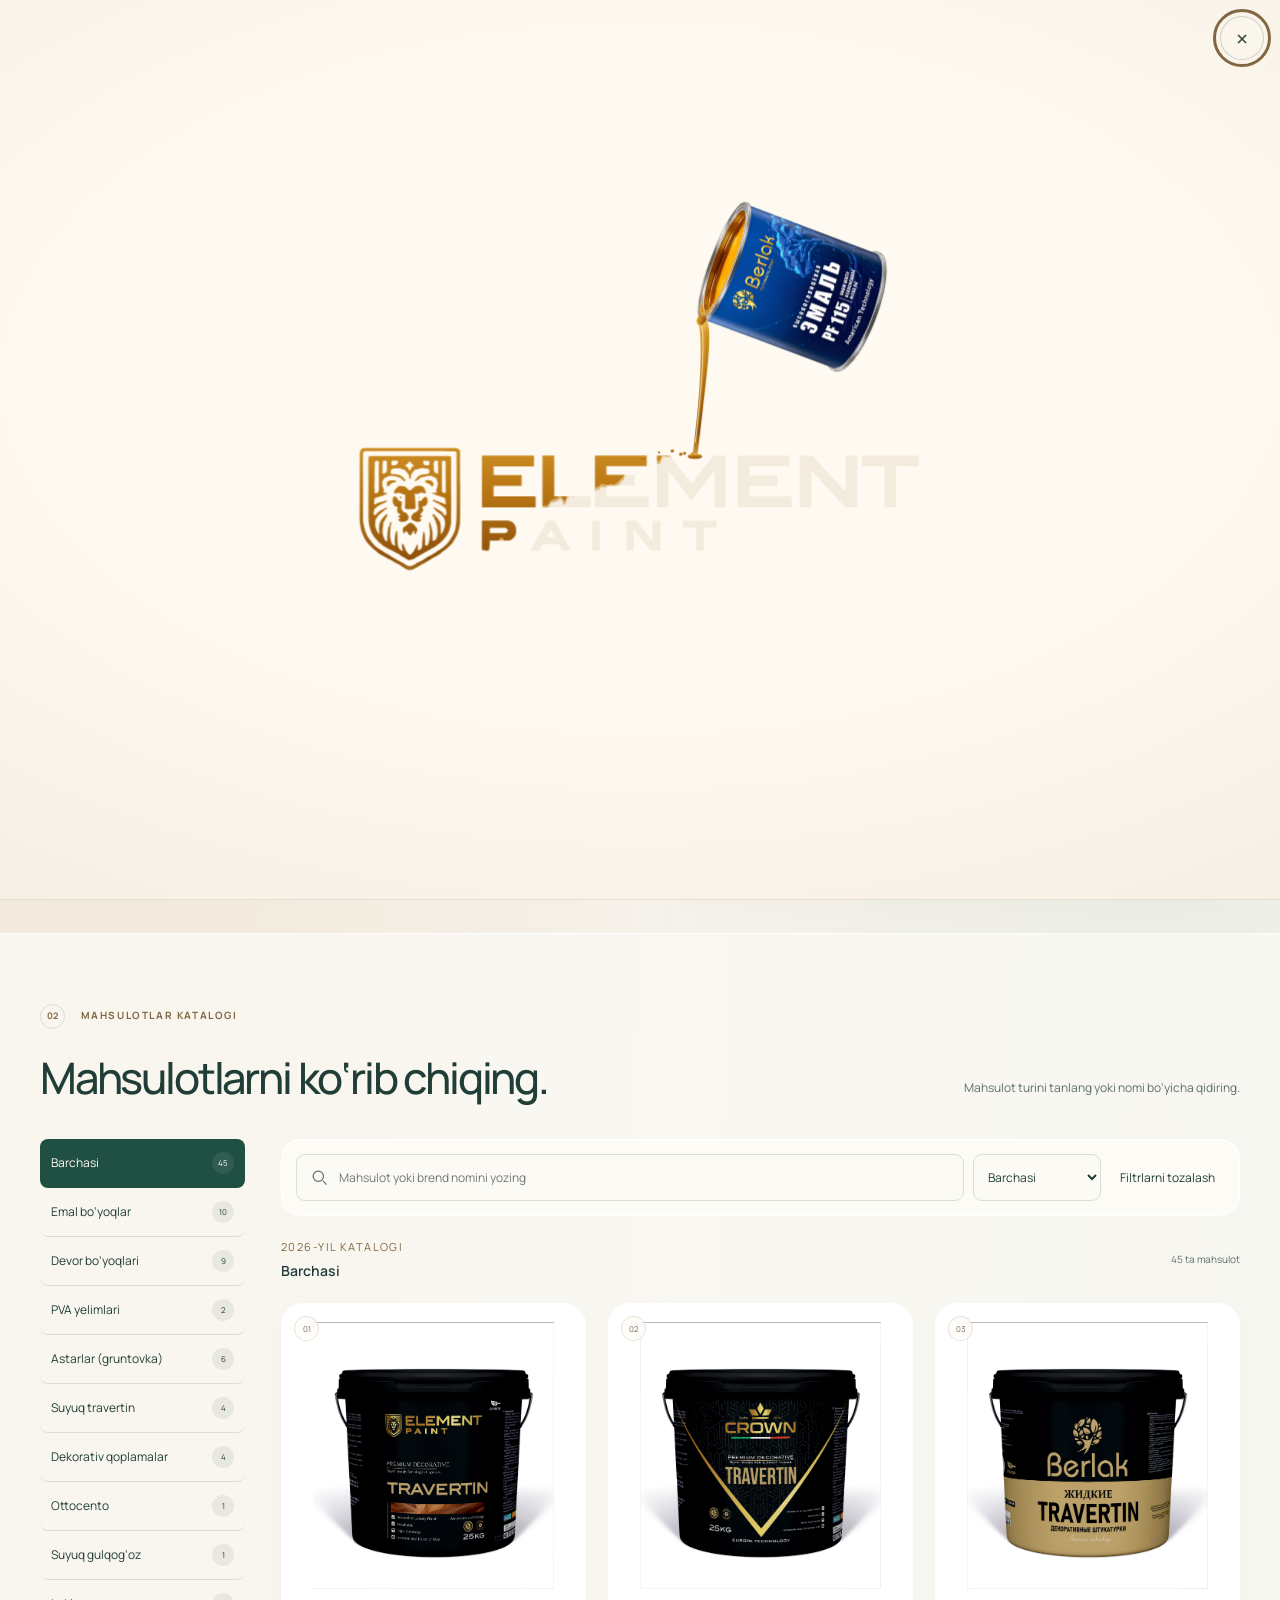
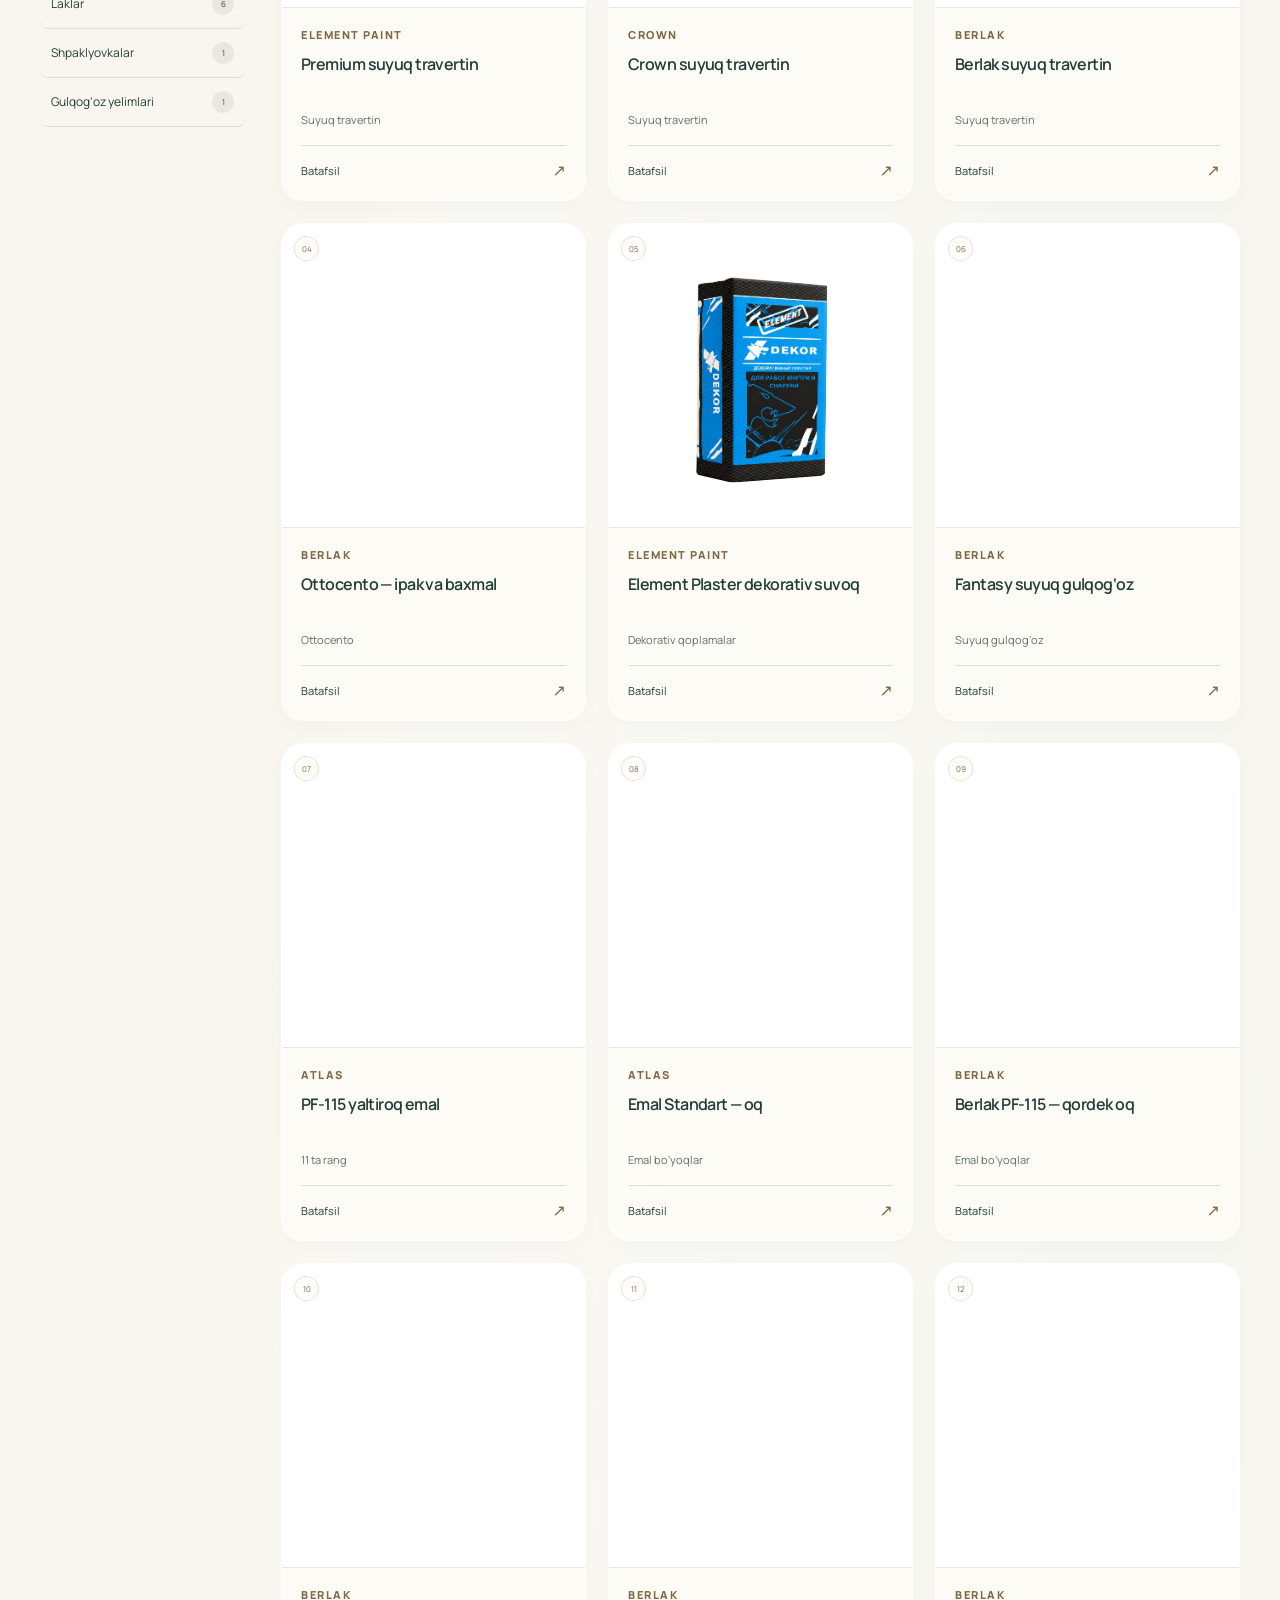
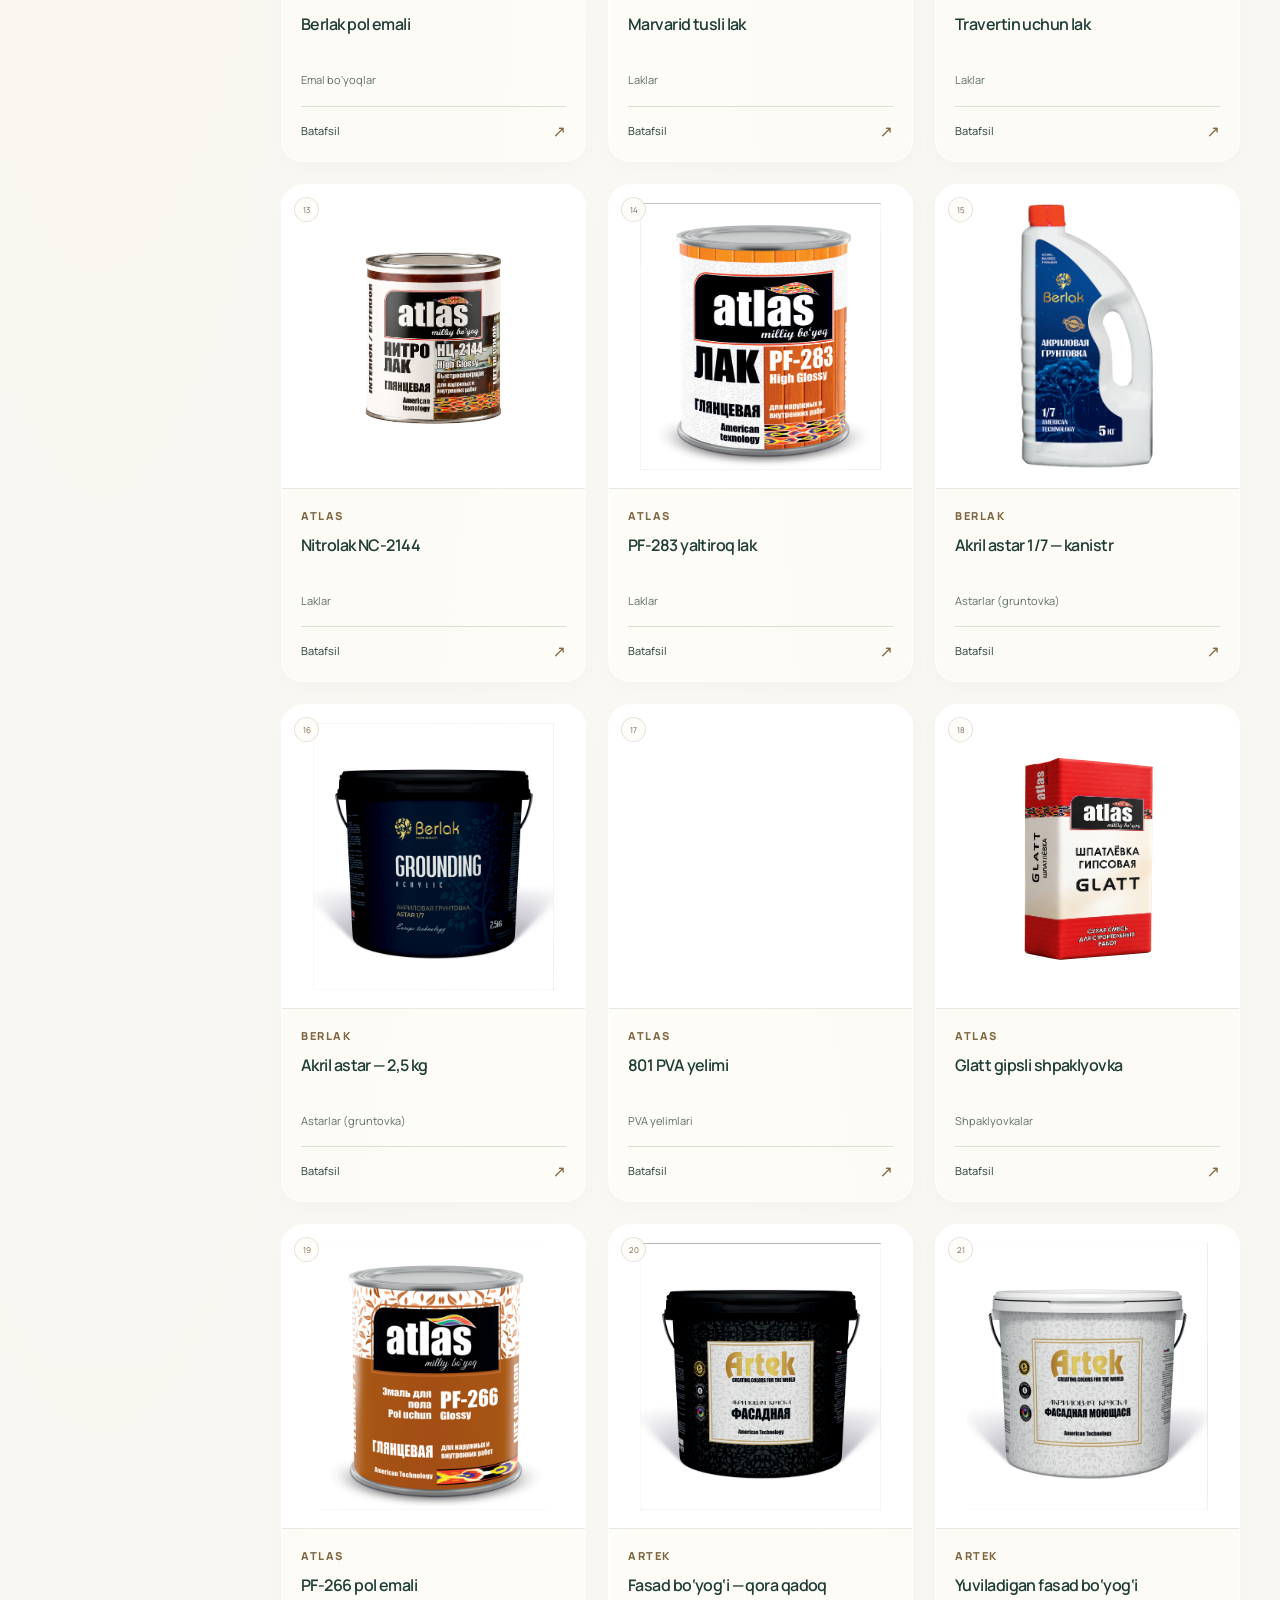
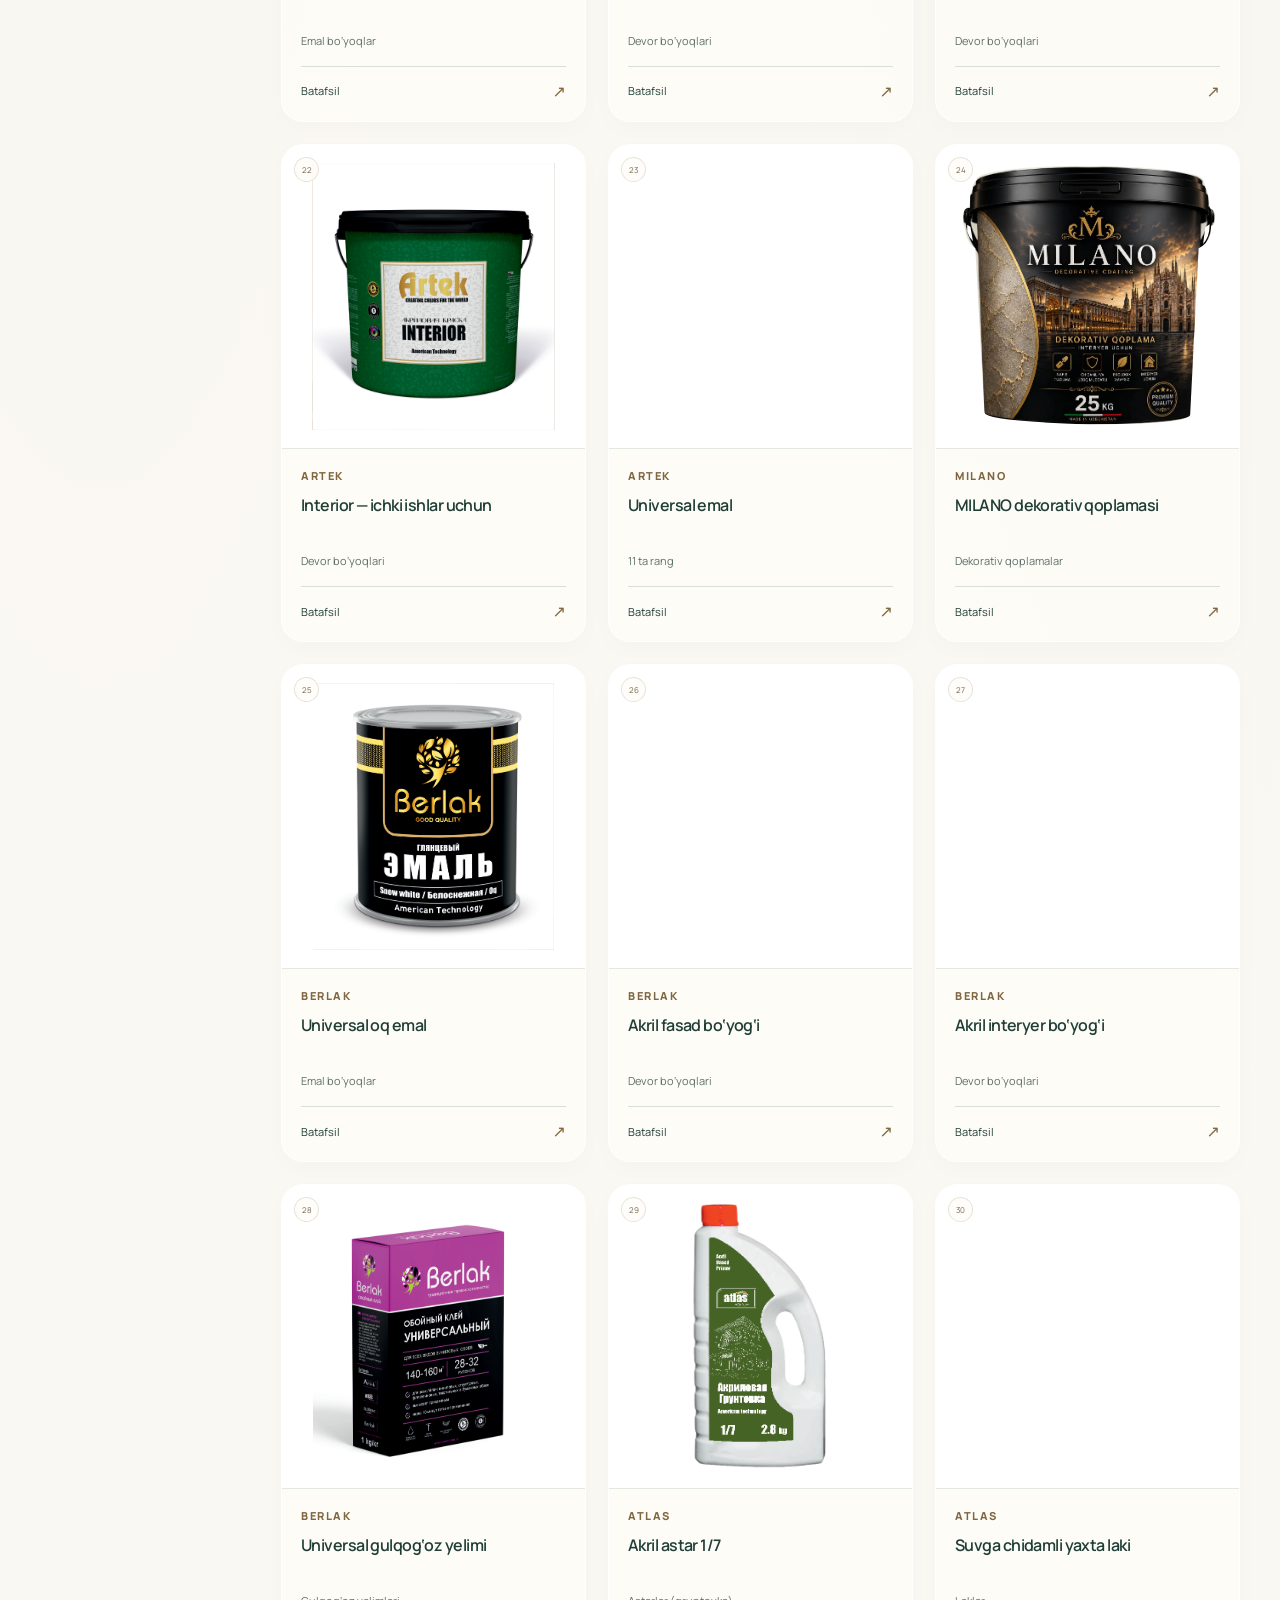
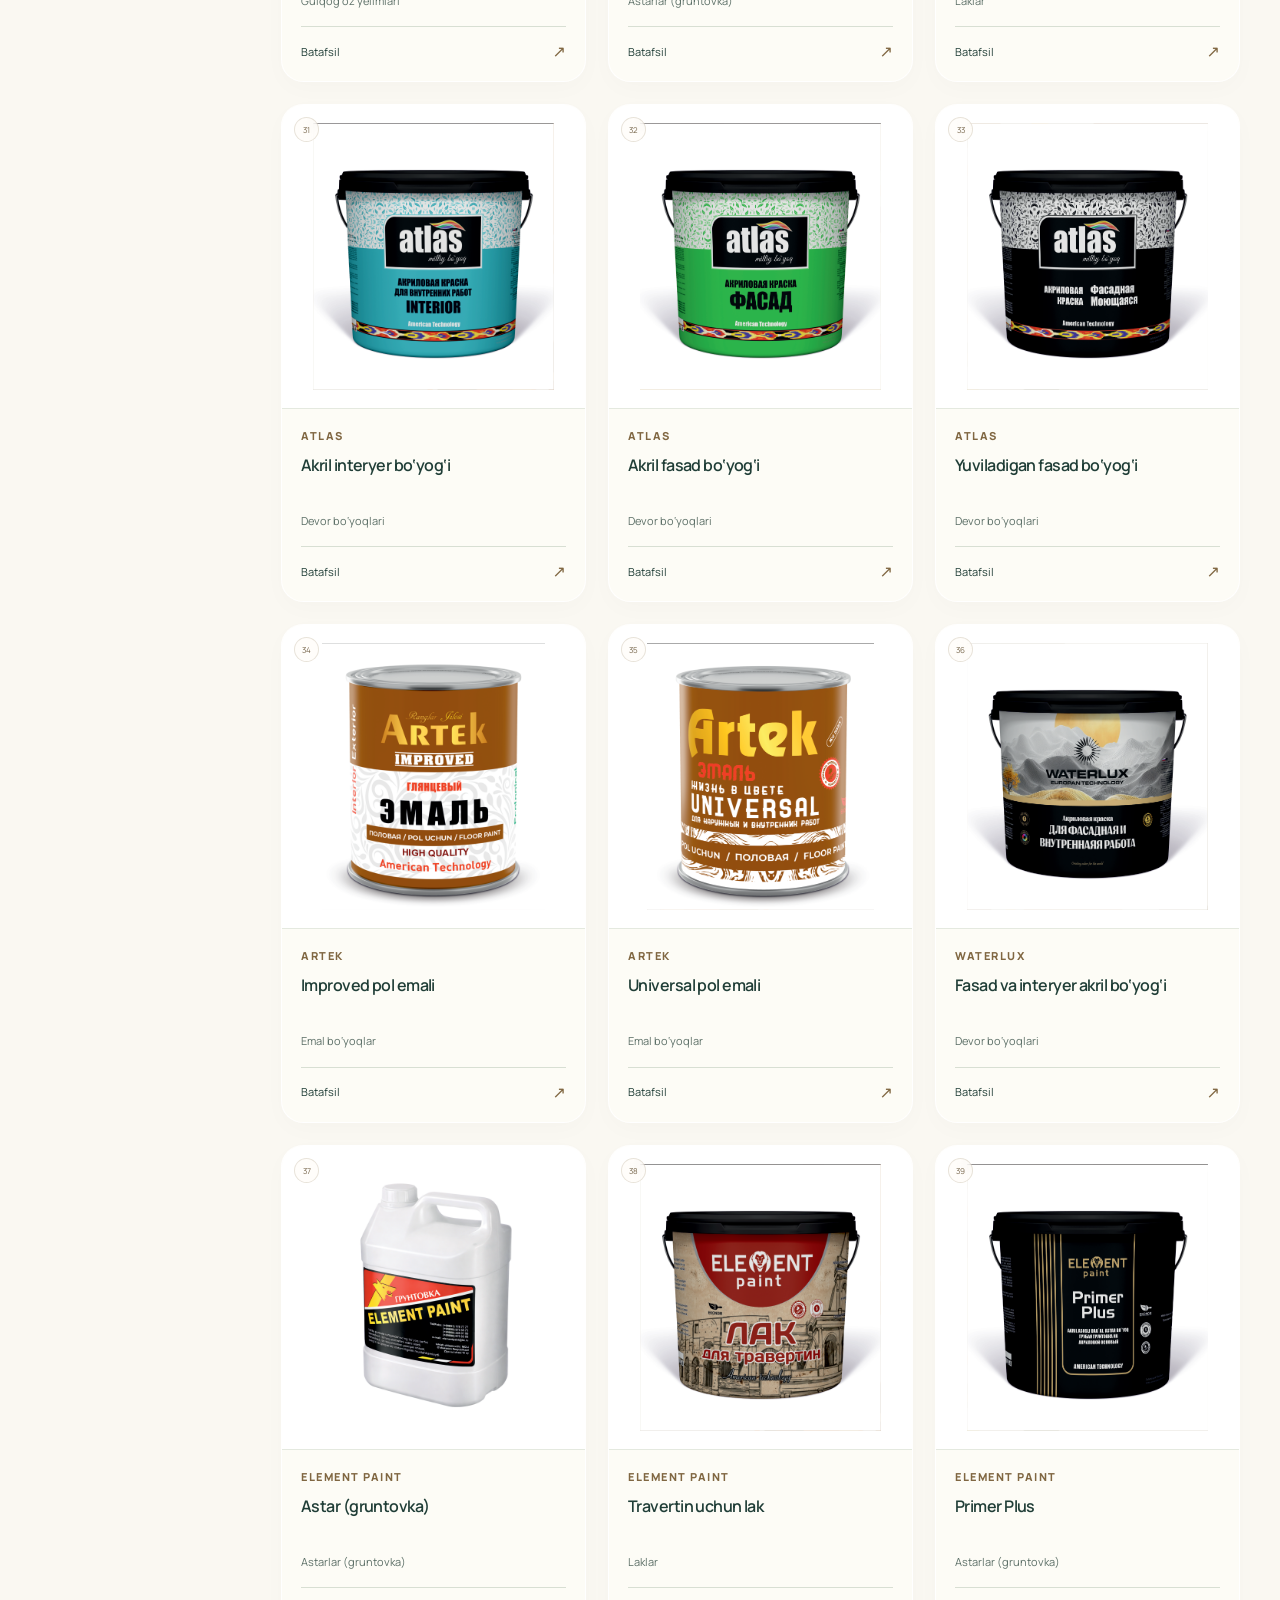
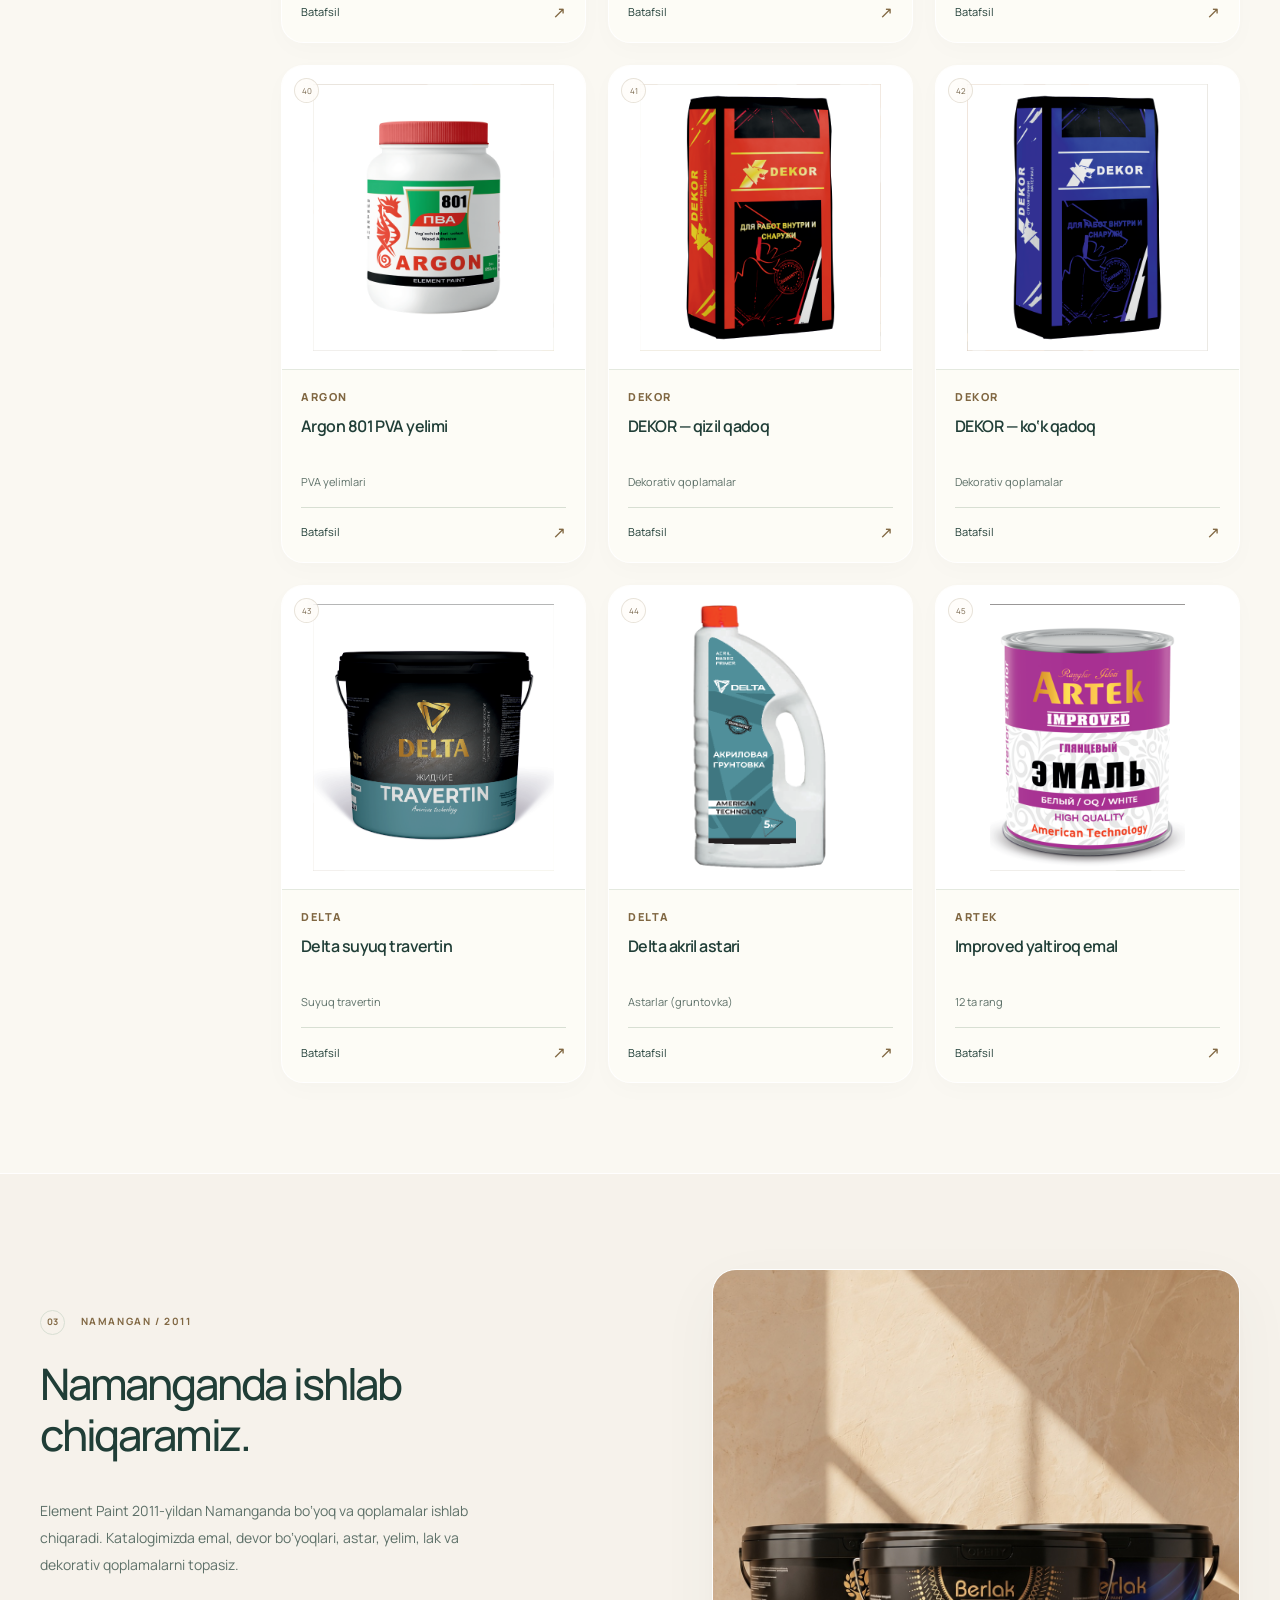
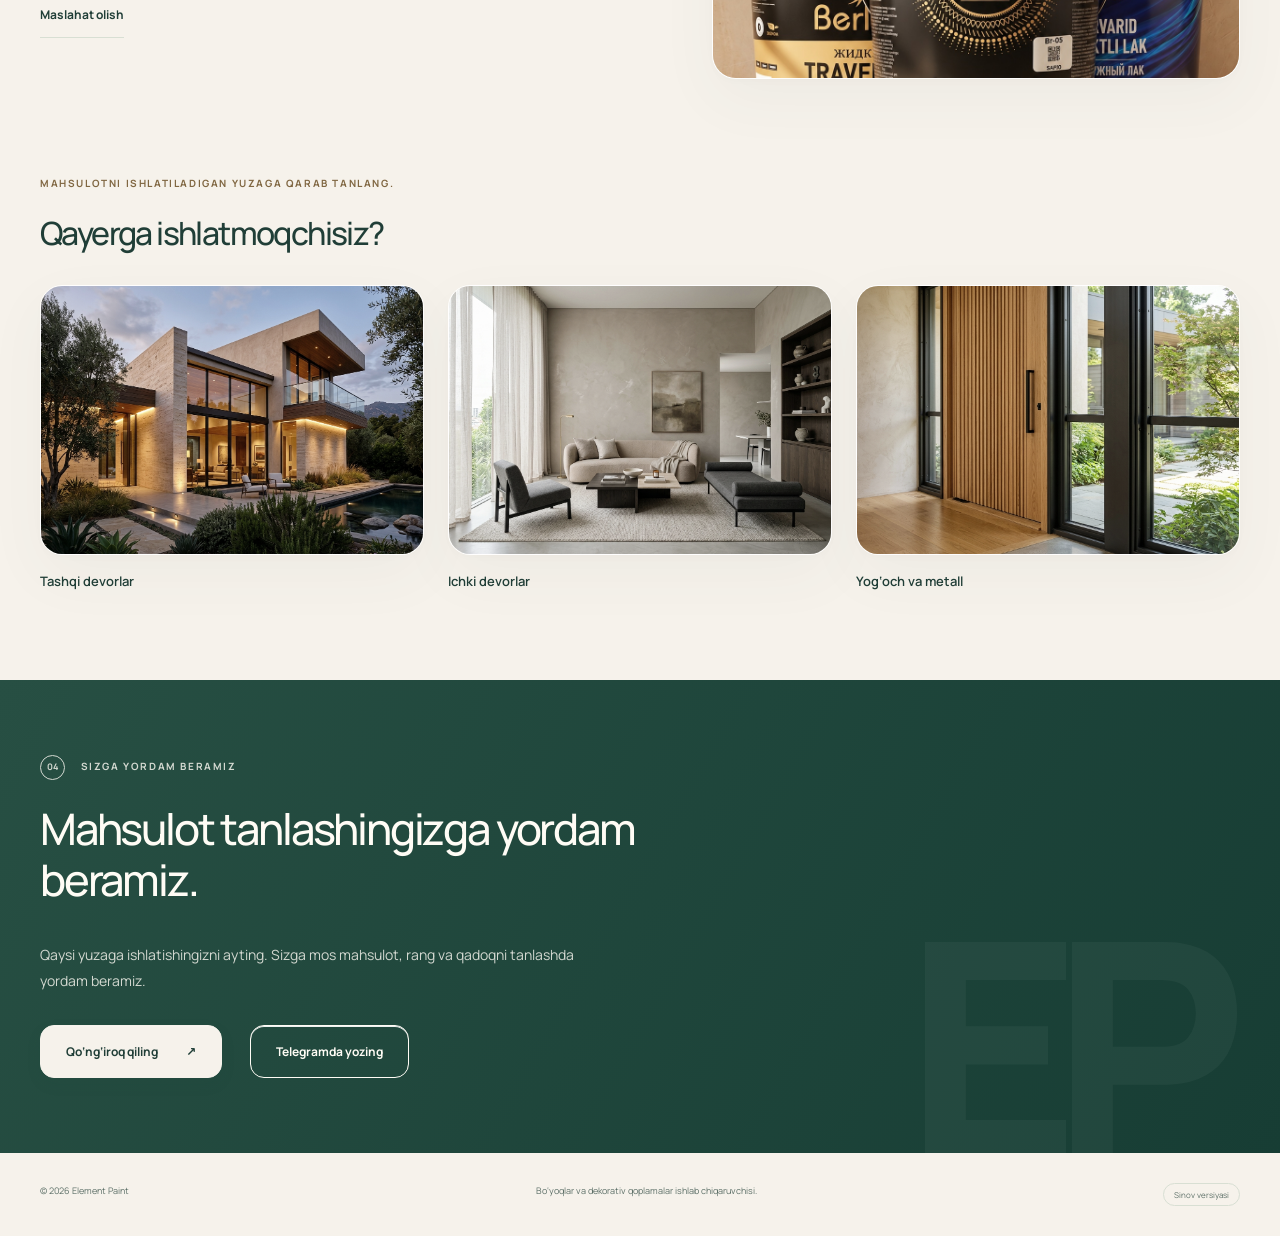
==== commit d7d1741e: "Update Element Paint preview site" ====
--- a/index.html
+++ b/index.html
@@ -5,9 +5,9 @@
   <meta name="theme-color" content="#f5eedf"><meta name="robots" content="noindex,nofollow">
   <meta name="description" content="Element Paint — bo‘yoqlar va dekorativ qoplamalar ishlab chiqaruvchisi. Mahsulotlar katalogi.">
   <title>Element Paint — Mahsulotlar</title>
-  <link rel="icon" href="assets/logo_light.png"><link rel="stylesheet" href="preview.css?v=20261011.4">
-  <link rel="stylesheet" href="supplied-loader.css?v=20261011.4">
-  <script type="module" src="preview-app.js?v=20261011.4"></script>
+  <link rel="icon" href="assets/logo_light.png"><link rel="stylesheet" href="preview.css?v=20261011.6">
+  <link rel="stylesheet" href="supplied-loader.css?v=20261011.6">
+  <script type="module" src="preview-app.js?v=20261011.6"></script>
 </head>
 <body>
   <a class="skip-link" href="#main" data-i18n="skip">Asosiy mazmunga o‘tish</a>
@@ -19,9 +19,8 @@
   <header class="site-header">
     <nav class="container navigation" aria-label="Element Paint">
       <a class="logo" href="preview.html" aria-label="Element Paint"><img src="assets/logo_light.png" alt="Element Paint" width="180" height="48"></a>
-      <div class="nav-links" id="navigationLinks"><a href="#catalog" data-i18n="catalog">Mahsulotlar</a><a href="#about" data-i18n="about">Zavod haqida</a><a href="#contact" data-i18n="contact">Aloqa</a></div>
+      <div class="nav-links" id="navigationLinks"><a href="#catalog" data-i18n="catalog">Mahsulotlar</a><a href="#about" data-i18n="about">Korxona haqida</a><a href="#contact" data-i18n="contact">Aloqa</a></div>
       <div class="nav-tools"><div class="languages" role="group" aria-label="Language"><button type="button" data-lang="uz">UZ</button><button type="button" data-lang="ru">RU</button><button type="button" data-lang="en">EN</button></div>
-        <button id="settingsButton" class="icon-button" type="button" data-i18n-aria="settings" aria-haspopup="dialog"><svg viewBox="0 0 24 24" fill="none" stroke="currentColor" stroke-width="1.5" aria-hidden="true"><path d="M4 7h16M4 17h16"/><circle cx="9" cy="7" r="3" fill="var(--bg)"/><circle cx="15" cy="17" r="3" fill="var(--bg)"/></svg></button>
         <button id="themeButton" class="icon-button" type="button" data-i18n-aria="theme" aria-pressed="false"><svg class="theme-moon" viewBox="0 0 24 24" fill="none" stroke="currentColor" stroke-width="1.5" aria-hidden="true"><path d="M20 15A8 8 0 0 1 9 4a8 8 0 1 0 11 11Z"/></svg><svg class="theme-sun" viewBox="0 0 24 24" fill="none" stroke="currentColor" stroke-width="1.5" aria-hidden="true"><circle cx="12" cy="12" r="4"/><path d="M12 2v2M12 20v2M2 12h2M20 12h2M5 5l1.4 1.4M17.6 17.6 19 19M5 19l1.4-1.4M17.6 6.4 19 5"/></svg></button>
         <button id="menuButton" class="icon-button menu-button" type="button" data-i18n-aria="menu" aria-controls="navigationLinks" aria-expanded="false"><svg viewBox="0 0 24 24" fill="none" stroke="currentColor" stroke-width="1.5" aria-hidden="true"><path d="M4 7h16M4 12h16M4 17h16"/></svg></button>
       </div>
@@ -29,7 +28,7 @@
   </header>
   <main id="main">
     <section class="hero container" id="home">
-      <div class="hero-copy"><p class="eyebrow" data-i18n="eyebrow">RANG. SIFAT. ISHLAB CHIQARISH.</p><h1><span data-i18n="hero">Har bir sirt uchun</span><br><em data-i18n="heroAccent">o‘z bo‘yog‘imiz.</em></h1><p class="hero-intro" data-i18n="intro">Emaldan dekorativ qoplamagacha. Element Paint mahsulotlari bilan rangni, qadoqni va o‘zingizga mos yechimni tanlang.</p><div class="hero-actions"><a class="button" href="#catalog"><span data-i18n="explore">Katalogni ochish</span><span aria-hidden="true">↗</span></a><a class="text-link" href="#contact" data-i18n="advice">Maslahat olish</a></div><div class="facts"><div><strong>15<span>+</span></strong><small data-i18n="years">yillik tajriba</small></div><div><strong>10</strong><small data-i18n="directions">asosiy yo‘nalish</small></div><div><strong id="brandCount">10</strong><small data-i18n="brands">mahsulot brendi</small></div></div></div>
+      <div class="hero-copy"><p class="eyebrow" data-i18n="eyebrow">ELEMENT PAINT · 2011-YILDAN</p><h1><span data-i18n="hero">Har bir yuza uchun</span><br><em data-i18n="heroAccent">mos bo‘yoq va qoplama.</em></h1><p class="hero-intro" data-i18n="intro">Emal, devor bo‘yoqlari va dekorativ qoplamalar. Katalogdan ishlaringizga mos mahsulot, rang va qadoqni tanlang.</p><div class="hero-actions"><a class="button" href="#catalog"><span data-i18n="explore">Katalogni ochish</span><span aria-hidden="true">↗</span></a><a class="text-link" href="#contact" data-i18n="advice">Maslahat olish</a></div><div class="facts"><div><strong>15<span>+</span></strong><small data-i18n="years">yillik tajriba</small></div><div><strong id="categoryCount">11</strong><small data-i18n="directions">mahsulot turi</small></div><div><strong id="brandCount">10</strong><small data-i18n="brands">mahsulot brendi</small></div></div></div>
       <div class="featured-selector" id="featuredSelector" role="region" aria-labelledby="featuredHeading">
         <div class="featured-head"><h2 id="featuredHeading" data-i18n="chooseProduct">Mahsulotni tanlang</h2><span>2026 / EP</span></div>
         <div class="featured-types" id="featuredTypes" role="group" data-i18n-aria="productTypes"></div>
@@ -39,28 +38,14 @@
         <p id="selectorHint" class="selector-hint" data-i18n="selectorHint">Yon tomonga suring yoki ← → tugmalaridan foydalaning.</p>
       </div>
     </section>
-    <section class="catalog-section" id="catalog"><div class="container"><div class="section-heading"><div><p class="eyebrow"><span class="section-number">02</span> <span data-i18n="catalogEyebrow">RANG VA QOPLAMA</span></p><h2 data-i18n="browse">Mahsulotni toping.</h2></div><p data-i18n="browseCopy">Yo‘nalishdan boshlang yoki mahsulot nomini qidiring.</p></div>
-      <div class="catalog-layout"><aside class="category-panel"><div id="categoryList"></div></aside><div class="catalog-main"><div class="catalog-toolbar"><label class="search-label"><svg viewBox="0 0 24 24" fill="none" stroke="currentColor" stroke-width="1.5" aria-hidden="true"><circle cx="10.5" cy="10.5" r="6.5"/><path d="m16 16 5 5"/></svg><input type="search" id="searchInput" data-i18n-placeholder="search" aria-label="Search"></label><select id="brandSelect" data-i18n-aria="brand"><option value="all">Barchasi</option></select><button type="button" class="clear-button" id="clearFilters" data-i18n="clear">Tozalash</button></div><div class="catalog-meta"><div><span class="collection-label" data-i18n="catalogEdition">2026 kolleksiyasi</span><h3 id="categoryTitle"></h3></div><span id="resultCount" role="status"></span></div><div class="product-grid" id="productGrid"></div><div class="empty-state" id="emptyState" hidden><p></p><a href="tel:+998953003000" class="button" data-i18n="advice">Maslahat olish</a></div></div></div>
+    <section class="catalog-section" id="catalog"><div class="container"><div class="section-heading"><div><p class="eyebrow"><span class="section-number">02</span> <span data-i18n="catalogEyebrow">MAHSULOTLAR KATALOGI</span></p><h2 data-i18n="browse">Mahsulotlarni ko‘rib chiqing.</h2></div><p data-i18n="browseCopy">Mahsulot turini tanlang yoki nomi bo‘yicha qidiring.</p></div>
+      <div class="catalog-layout"><aside class="category-panel"><div id="categoryList"></div></aside><div class="catalog-main"><div class="catalog-toolbar"><label class="search-label"><svg viewBox="0 0 24 24" fill="none" stroke="currentColor" stroke-width="1.5" aria-hidden="true"><circle cx="10.5" cy="10.5" r="6.5"/><path d="m16 16 5 5"/></svg><input type="search" id="searchInput" data-i18n-placeholder="search" aria-label="Search"></label><select id="brandSelect" data-i18n-aria="brand"><option value="all">Barchasi</option></select><button type="button" class="clear-button" id="clearFilters" data-i18n="clear">Filtrlarni tozalash</button></div><div class="catalog-meta"><div><span class="collection-label" data-i18n="catalogEdition">2026-yil katalogi</span><h3 id="categoryTitle"></h3></div><span id="resultCount" role="status"></span></div><div class="product-grid" id="productGrid"></div><div class="empty-state" id="emptyState" hidden><p></p><a href="tel:+998953003000" class="button" data-i18n="advice">Maslahat olish</a></div></div></div>
     </div></section>
-    <section id="about" class="about-section container"><div><p class="eyebrow"><span class="section-number">03</span> <span data-i18n="factoryEyebrow">NAMANGAN / 2011</span></p><h2 data-i18n="aboutTitle">Rang yaratadigan ishlab chiqaruvchi.</h2><p data-i18n="aboutCopy">Element Paint — Namanganda ishlab chiqariladigan bo‘yoq va qoplamalar.</p><a class="text-link" href="#contact" data-i18n="advice">Maslahat olish</a></div><div class="about-image"><img src="assets/group_premium.jpg" loading="lazy" alt="Element Paint products" width="1122" height="1402"></div></section>
-    <section class="applications container"><p class="eyebrow" data-i18n="applicationCopy">Sirtga mos yechimni tanlang.</p><h2 data-i18n="applications">Mahsulotlarimiz qo‘llanadigan joylar</h2><div class="application-grid"><article><img src="assets/space_facade.jpg" loading="lazy" alt="Facade" width="1536" height="1024"><h3 data-i18n="facade">Fasad</h3></article><article><img src="assets/space_interior.jpg" loading="lazy" alt="Interior" width="1536" height="1024"><h3 data-i18n="interior">Interyer</h3></article><article><img src="assets/space_wood_metal.jpg" loading="lazy" alt="Wood and metal" width="1536" height="1024"><h3 data-i18n="wood">Yog‘och va metall</h3></article></div></section>
-    <section id="contact" class="contact-section"><div class="container"><p class="eyebrow"><span class="section-number">04</span> <span data-i18n="contactEyebrow">BIRGA TANLAYMIZ</span></p><h2 data-i18n="contactTitle">Mos mahsulotni birga tanlaymiz.</h2><p data-i18n="contactCopy">Biz bilan bog‘laning — mahsulot va qadoqni tanlashda yordam beramiz.</p><div class="hero-actions"><a class="button" href="tel:+998953003000"><span data-i18n="phone">Qo‘ng‘iroq qilish</span> ↗</a><a class="button secondary" href="https://t.me/Elementpaint_uzbekistan" target="_blank" rel="noopener" data-i18n="telegram">Telegram</a></div></div></section>
+    <section id="about" class="about-section container"><div><p class="eyebrow"><span class="section-number">03</span> <span data-i18n="factoryEyebrow">NAMANGAN / 2011</span></p><h2 data-i18n="aboutTitle">Namanganda ishlab chiqaramiz.</h2><p data-i18n="aboutCopy">Element Paint 2011-yildan Namanganda bo‘yoq va qoplamalar ishlab chiqaradi. Katalogimizda emal, devor bo‘yoqlari, astar, yelim, lak va dekorativ qoplamalarni topasiz.</p><a class="text-link" href="#contact" data-i18n="advice">Maslahat olish</a></div><div class="about-image"><img src="assets/group_premium.jpg" loading="lazy" alt="Element Paint products" width="1122" height="1402"></div></section>
+    <section class="applications container"><p class="eyebrow" data-i18n="applicationCopy">Mahsulotni ishlatiladigan yuzaga qarab tanlang.</p><h2 data-i18n="applications">Qayerga ishlatmoqchisiz?</h2><div class="application-grid"><article><img src="assets/space_facade.jpg" loading="lazy" alt="Facade" width="1536" height="1024"><h3 data-i18n="facade">Tashqi devorlar</h3></article><article><img src="assets/space_interior.jpg" loading="lazy" alt="Interior" width="1536" height="1024"><h3 data-i18n="interior">Ichki devorlar</h3></article><article><img src="assets/space_wood_metal.jpg" loading="lazy" alt="Wood and metal" width="1536" height="1024"><h3 data-i18n="wood">Yog‘och va metall</h3></article></div></section>
+    <section id="contact" class="contact-section"><div class="container"><p class="eyebrow"><span class="section-number">04</span> <span data-i18n="contactEyebrow">SIZGA YORDAM BERAMIZ</span></p><h2 data-i18n="contactTitle">Mahsulot tanlashingizga yordam beramiz.</h2><p data-i18n="contactCopy">Qaysi yuzaga ishlatishingizni ayting. Sizga mos mahsulot, rang va qadoqni tanlashda yordam beramiz.</p><div class="hero-actions"><a class="button" href="tel:+998953003000"><span data-i18n="phone">Qo‘ng‘iroq qiling</span> ↗</a><a class="button secondary" href="https://t.me/Elementpaint_uzbekistan" target="_blank" rel="noopener" data-i18n="telegram">Telegramda yozing</a></div></div></section>
   </main>
   <footer class="container"><span>© <span id="year">2026</span> Element Paint</span><span data-i18n="footer">Bo‘yoqlar va dekorativ qoplamalar ishlab chiqaruvchisi.</span><small data-i18n="preview">Sinov versiyasi</small></footer>
-  <dialog id="productDialog" aria-labelledby="productTitle"><div class="dialog-shell"><button type="button" id="closeProduct" class="dialog-close" data-i18n-aria="closeDialog">×</button><div id="productMedia" class="dialog-media"></div><div class="dialog-copy"><p class="eyebrow" id="productBrand"></p><h2 id="productTitle"></h2><p id="productDescription"></p><div class="product-category" id="productCategory"></div><div id="variantPanel" hidden><h3 data-i18n="colors">Ranglar</h3><div id="variantList"></div><p id="variantName"></p></div><p id="packageInfo"></p><a class="button" href="tel:+998953003000" data-i18n="ask">Mahsulot haqida so‘rash</a><button type="button" class="text-link back-button" id="backToCatalog" data-i18n="back">Katalogga qaytish</button></div></div></dialog>
-  <dialog id="settingsDialog" class="settings-dialog" aria-labelledby="settingsTitle">
-    <div class="settings-shell"><button type="button" id="closeSettings" class="dialog-close" data-i18n-aria="closeDialog">×</button>
-      <p class="eyebrow">ELEMENT PAINT / 2026</p><h2 id="settingsTitle" data-i18n="settings">Ko‘rinish sozlamalari</h2><p class="settings-copy" data-i18n="settingsCopy">Saytni o‘zingizga moslang. Tanlov shu brauzerda saqlanadi.</p>
-      <div class="settings-grid">
-        <label><span data-i18n="appearance">Ko‘rinish</span><select id="appearanceSetting"><option value="light" data-i18n="lightMode">Yorug‘</option><option value="dark" data-i18n="darkMode">Qorong‘i</option></select></label>
-        <label><span data-i18n="animation">Harakatlar</span><select id="motionSetting"><option value="full" data-i18n="fullMotion">To‘liq animatsiya</option><option value="reduced" data-i18n="lessMotion">Kamroq harakat</option></select></label>
-        <label><span data-i18n="catalogView">Katalog ko‘rinishi</span><select id="densitySetting"><option value="comfortable" data-i18n="comfortable">Keng kartalar</option><option value="compact" data-i18n="compact">Ixcham kartalar</option></select></label>
-        <label class="toggle-setting"><span data-i18n="autoSlide">Mahsulotlarni avtomatik almashtirish</span><input type="checkbox" id="slideSetting" role="switch"></label>
-      </div>
-      <p class="settings-note" data-i18n="settingsSystem">Qurilmangizdagi harakatni kamaytirish sozlamasi ham hisobga olinadi.</p>
-      <button type="button" class="replay-button" id="replayIntro"><span aria-hidden="true">↻</span> <span data-i18n="replay">Boshlanishni qayta ko‘rish</span></button>
-      <div class="settings-actions"><button type="button" id="restoreSettings" class="text-link" data-i18n="restore">Standart sozlamalar</button><button type="button" id="doneSettings" class="button" data-i18n="done">Tayyor</button></div>
-    </div>
-  </dialog>
+  <dialog id="productDialog" aria-labelledby="productTitle"><div class="dialog-shell"><button type="button" id="closeProduct" class="dialog-close" data-i18n-aria="closeDialog">×</button><div id="productMedia" class="dialog-media"></div><div class="dialog-copy"><p class="eyebrow" id="productBrand"></p><h2 id="productTitle"></h2><p id="productDescription"></p><div class="product-category" id="productCategory"></div><div id="variantPanel" hidden><h3 data-i18n="colors">Ranglar</h3><div id="variantList"></div><p id="variantName"></p></div><p id="packageInfo"></p><a class="button" href="tel:+998953003000" data-i18n="ask">Shu mahsulot haqida maslahat olish</a><button type="button" class="text-link back-button" id="backToCatalog" data-i18n="back">Katalogga qaytish</button></div></div></dialog>
   <noscript><div class="noscript-note">Element Paint · +998 95 300 30 00 · <a href="https://t.me/Elementpaint_uzbekistan">Telegram</a></div></noscript>
 </body></html>
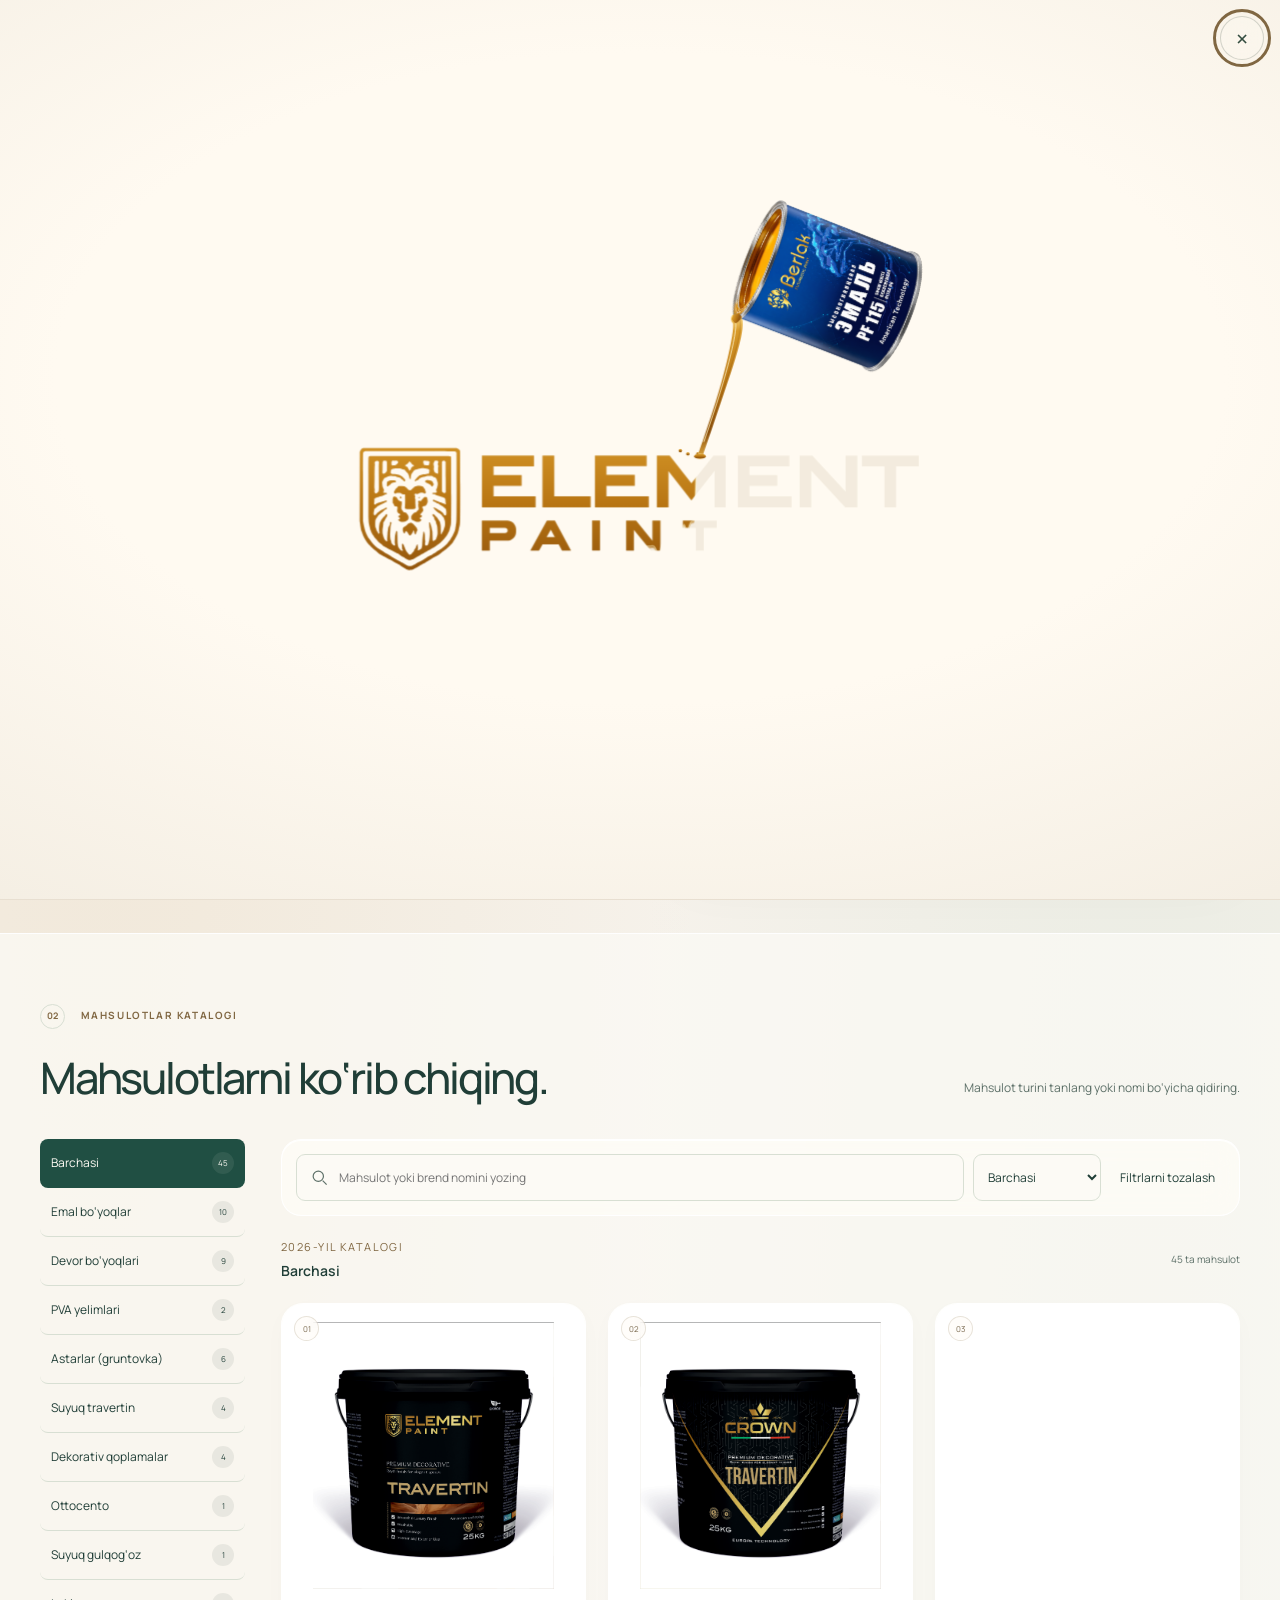
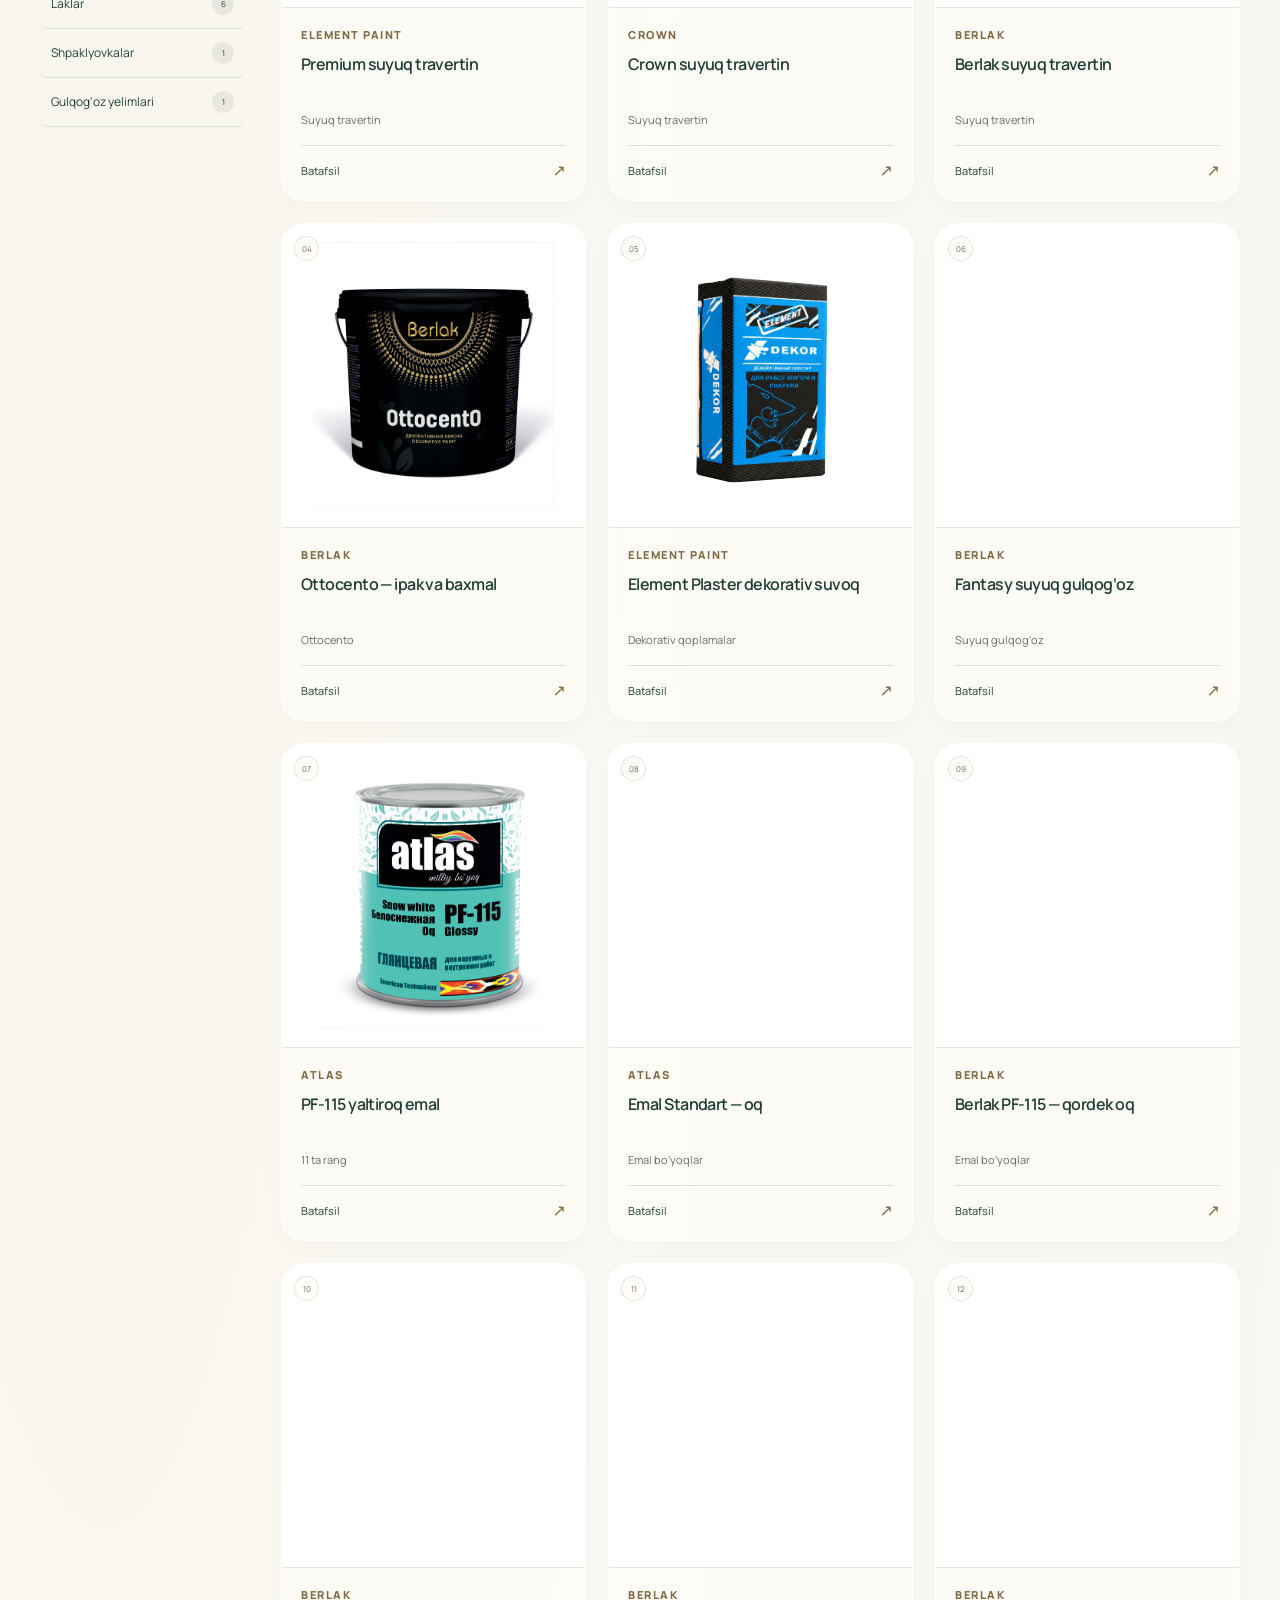
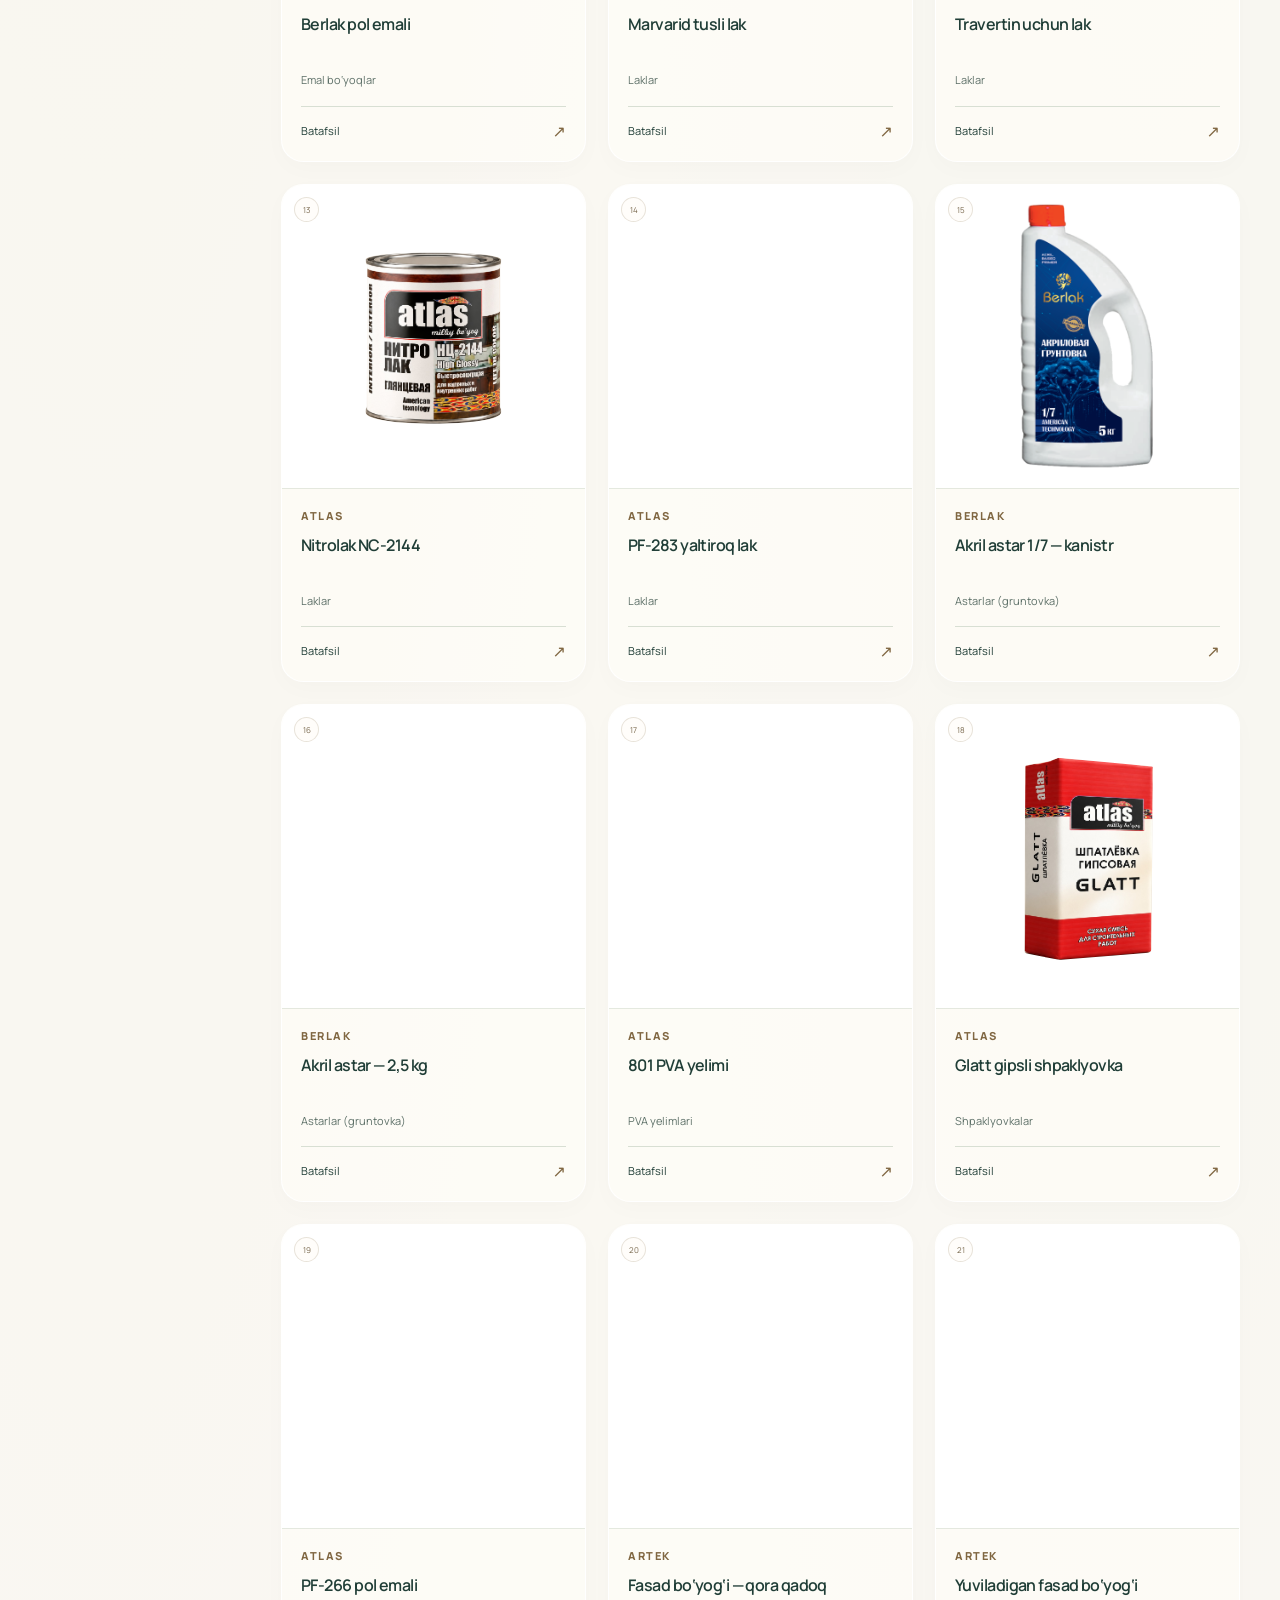
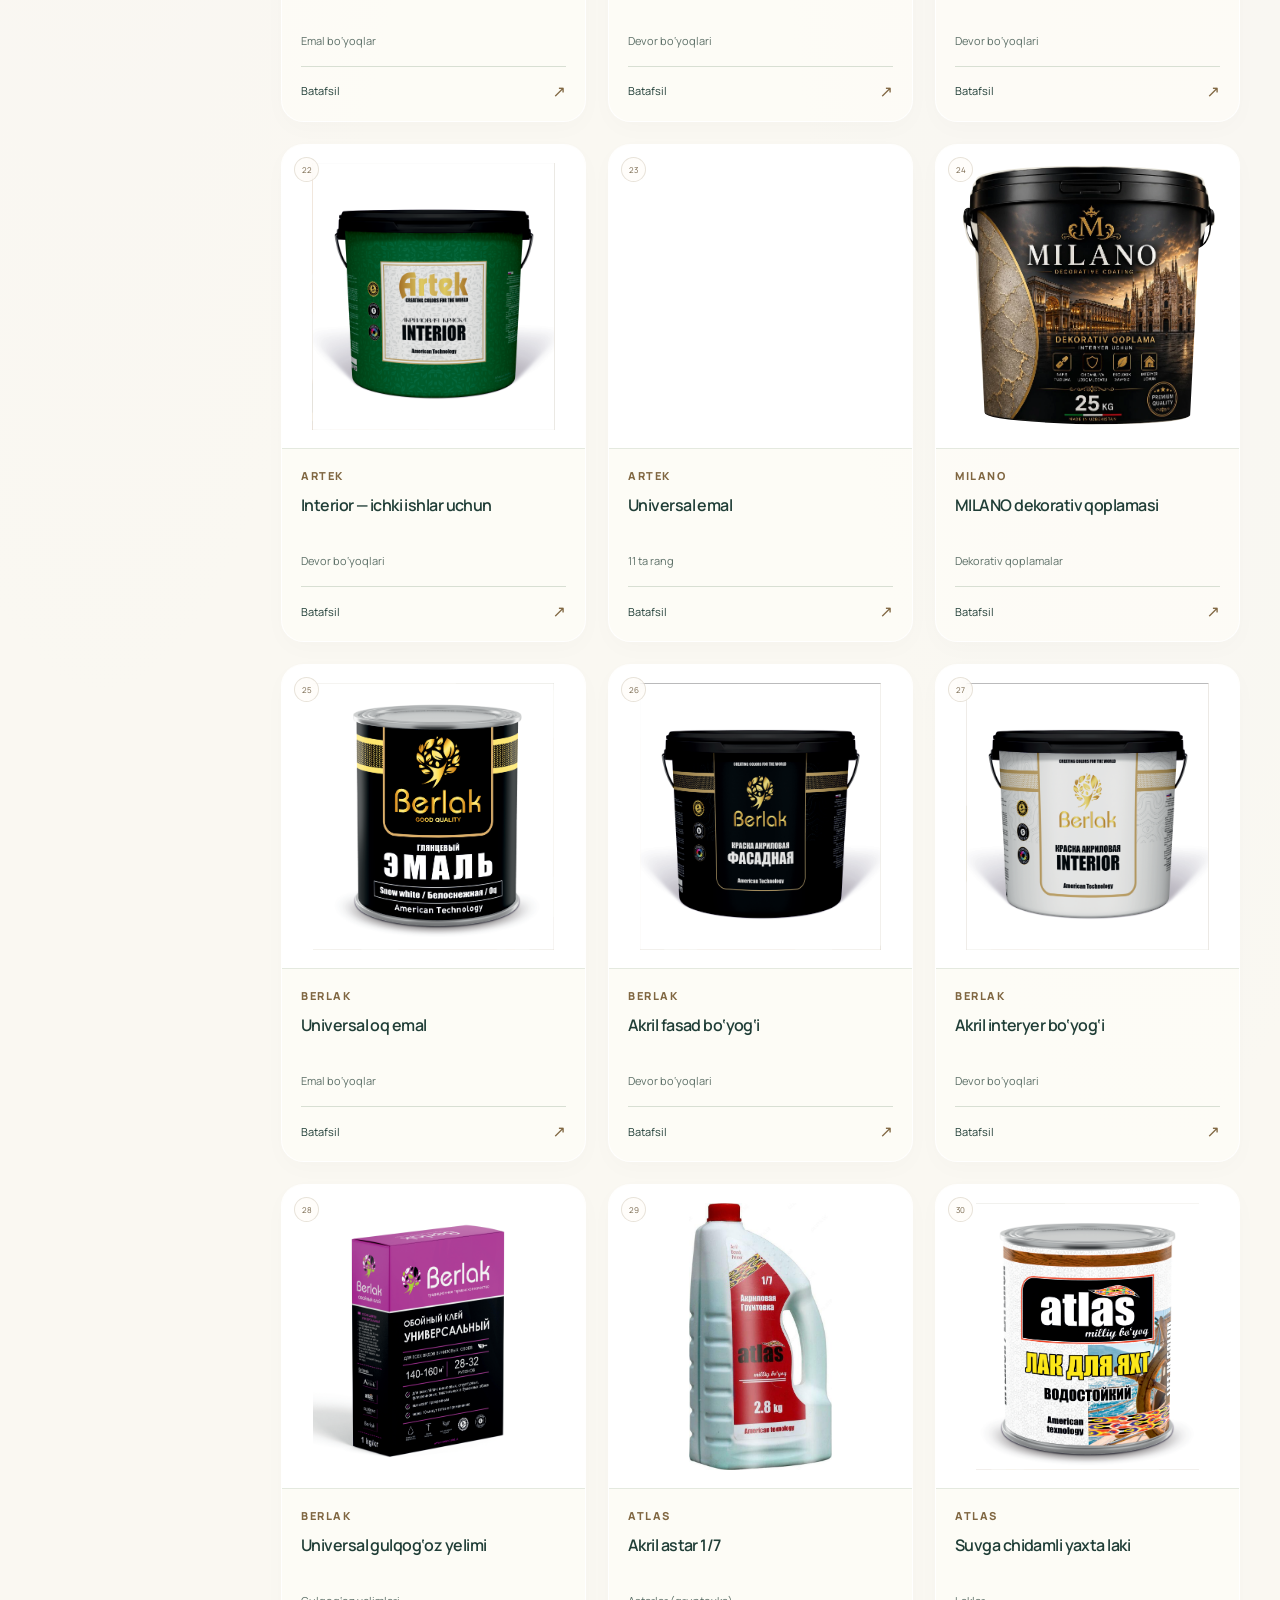
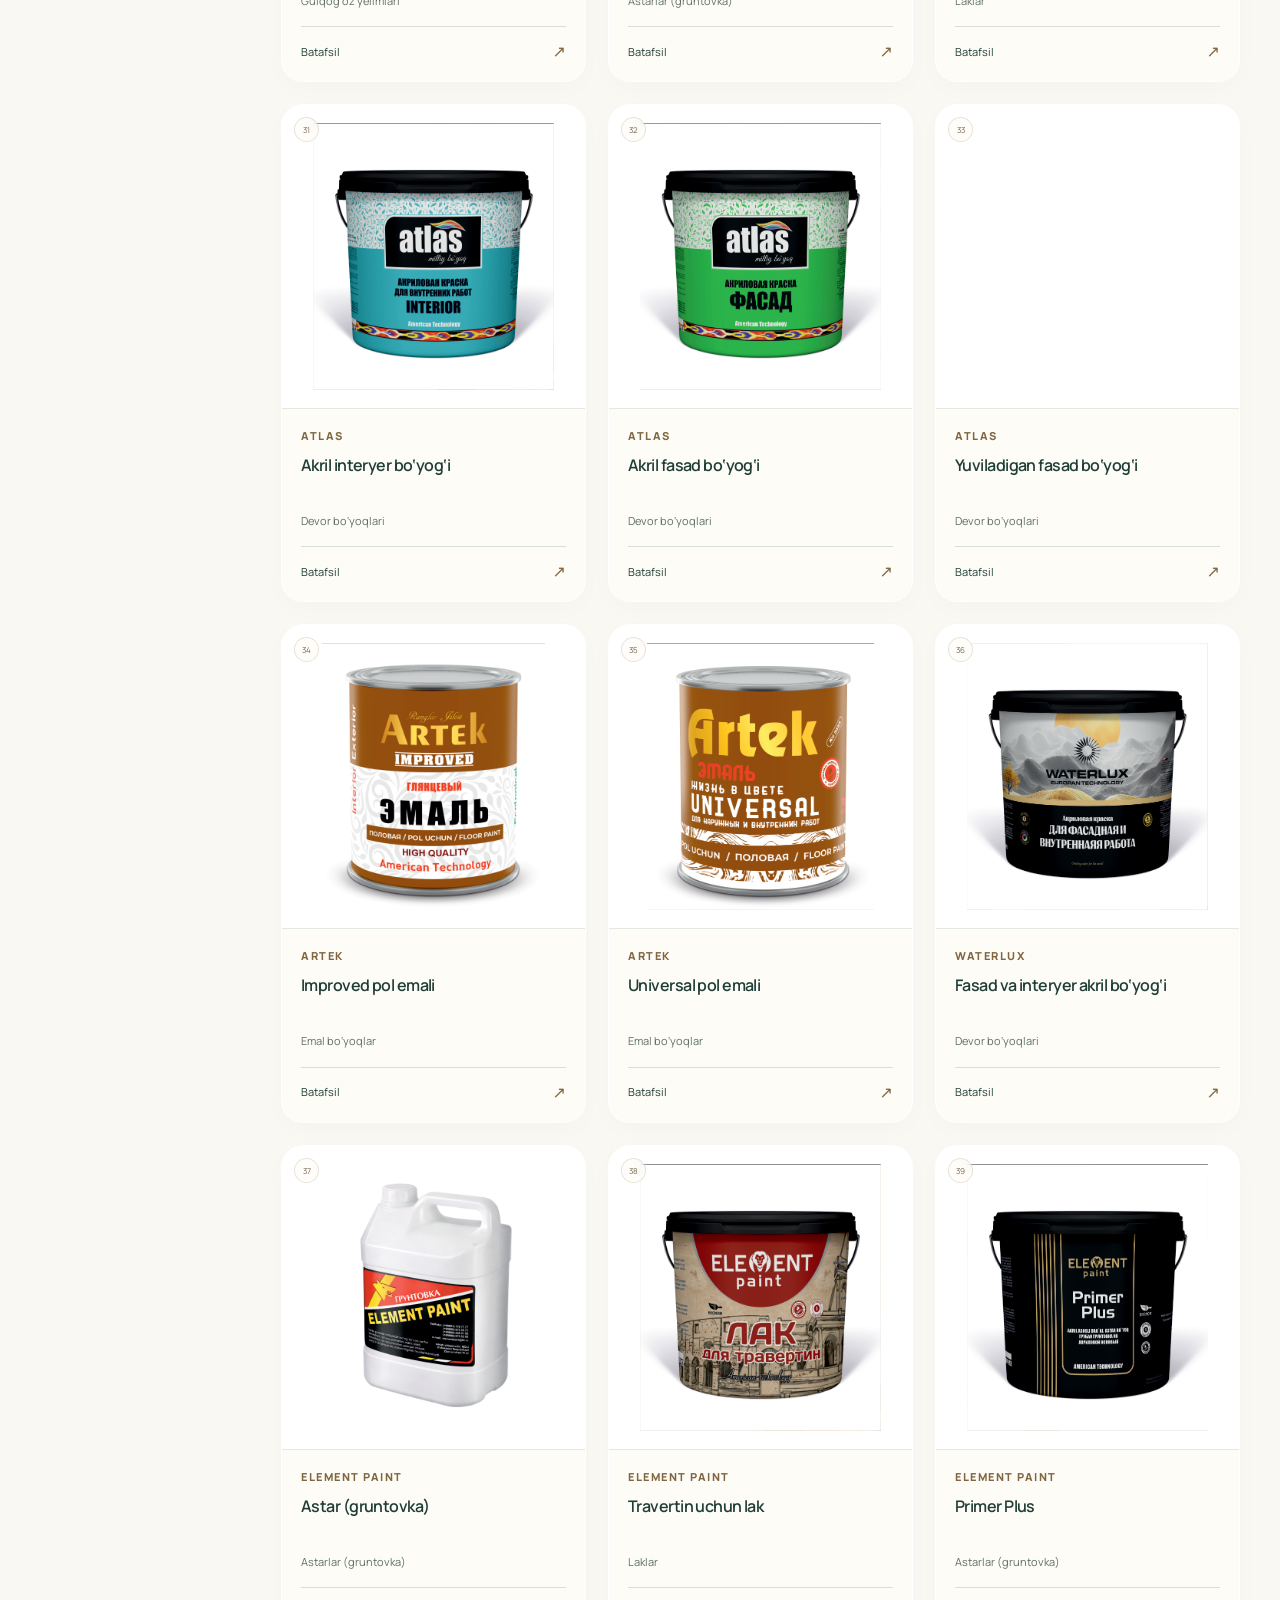
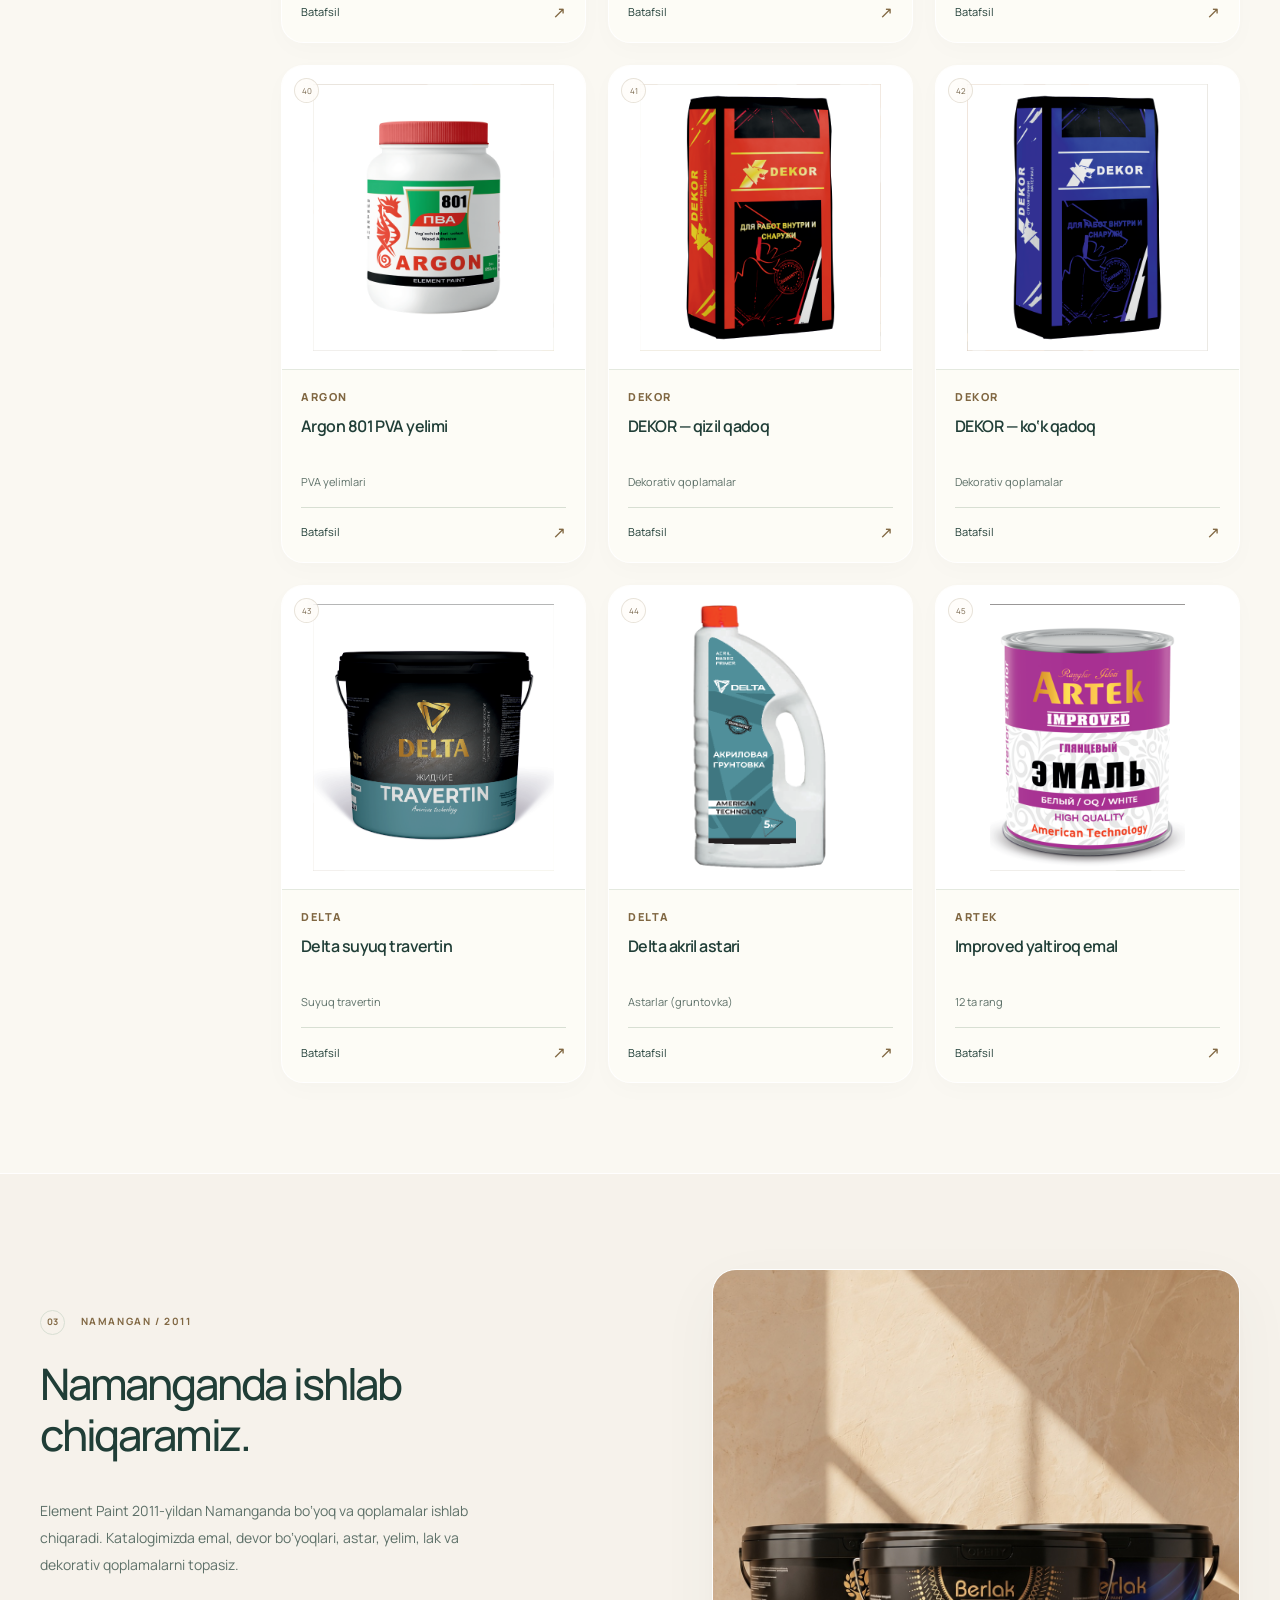
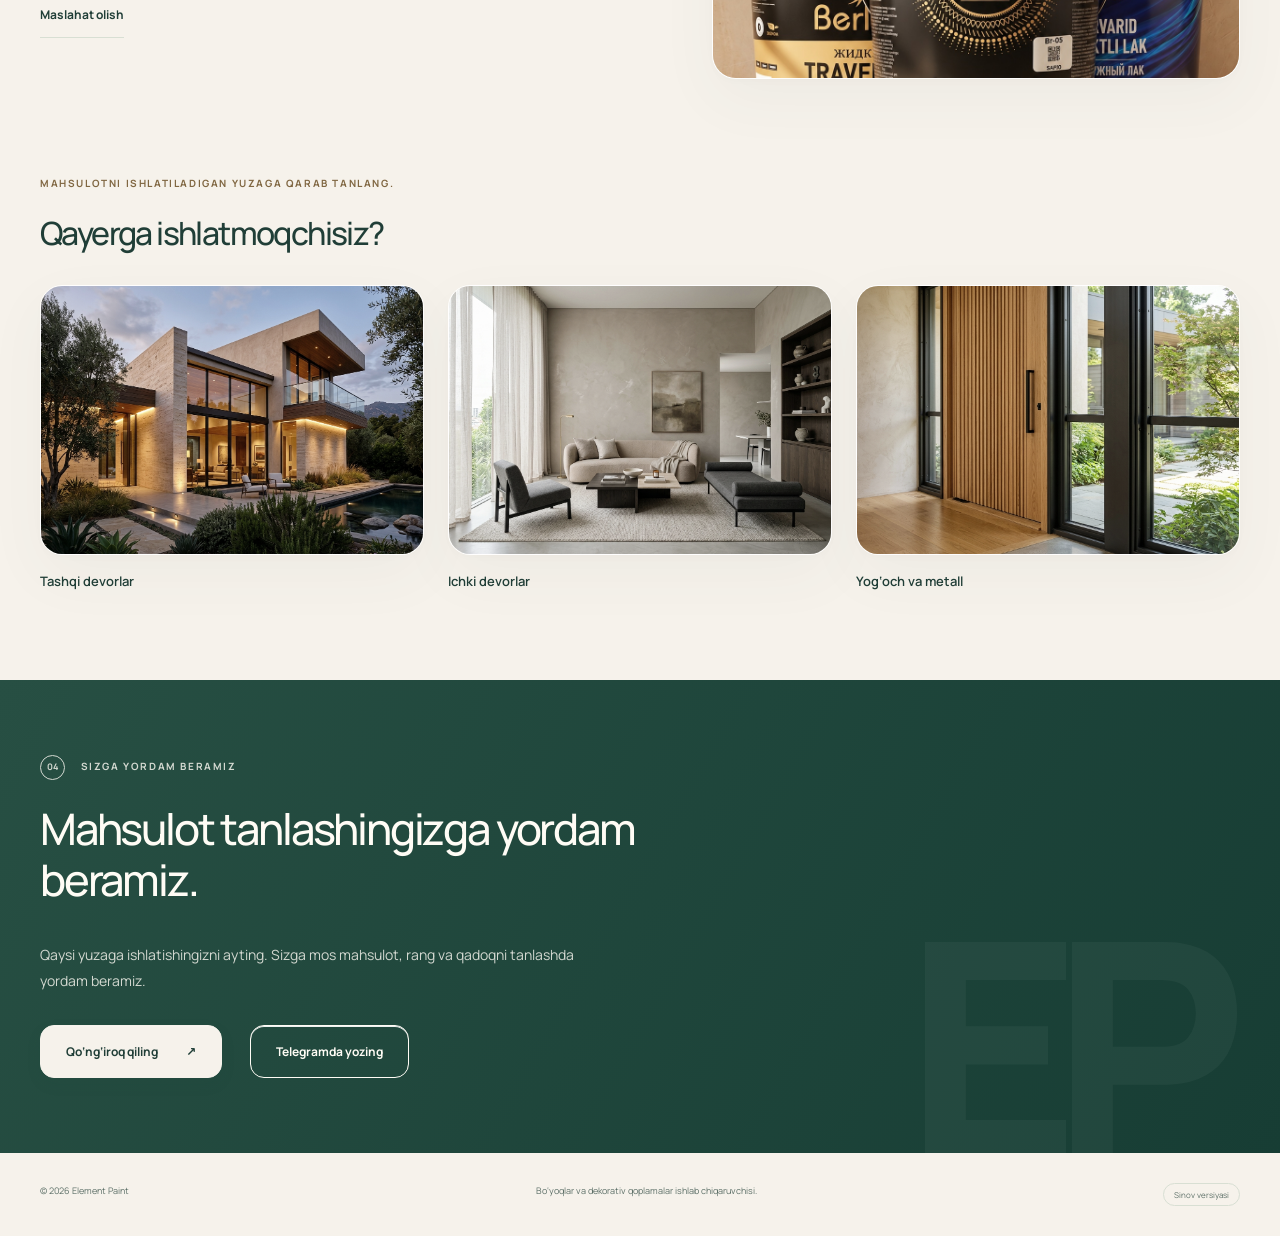
==== commit ba72e70d: "Update Atlas primer photo in customer preview" ====
--- a/index.html
+++ b/index.html
@@ -5,9 +5,9 @@
   <meta name="theme-color" content="#f5eedf"><meta name="robots" content="noindex,nofollow">
   <meta name="description" content="Element Paint — bo‘yoqlar va dekorativ qoplamalar ishlab chiqaruvchisi. Mahsulotlar katalogi.">
   <title>Element Paint — Mahsulotlar</title>
-  <link rel="icon" href="assets/logo_light.png"><link rel="stylesheet" href="preview.css?v=20261011.6">
-  <link rel="stylesheet" href="supplied-loader.css?v=20261011.6">
-  <script type="module" src="preview-app.js?v=20261011.6"></script>
+  <link rel="icon" href="assets/logo_light.png"><link rel="stylesheet" href="preview.css?v=20261011.7">
+  <link rel="stylesheet" href="supplied-loader.css?v=20261011.7">
+  <script type="module" src="preview-app.js?v=20261011.7"></script>
 </head>
 <body>
   <a class="skip-link" href="#main" data-i18n="skip">Asosiy mazmunga o‘tish</a>
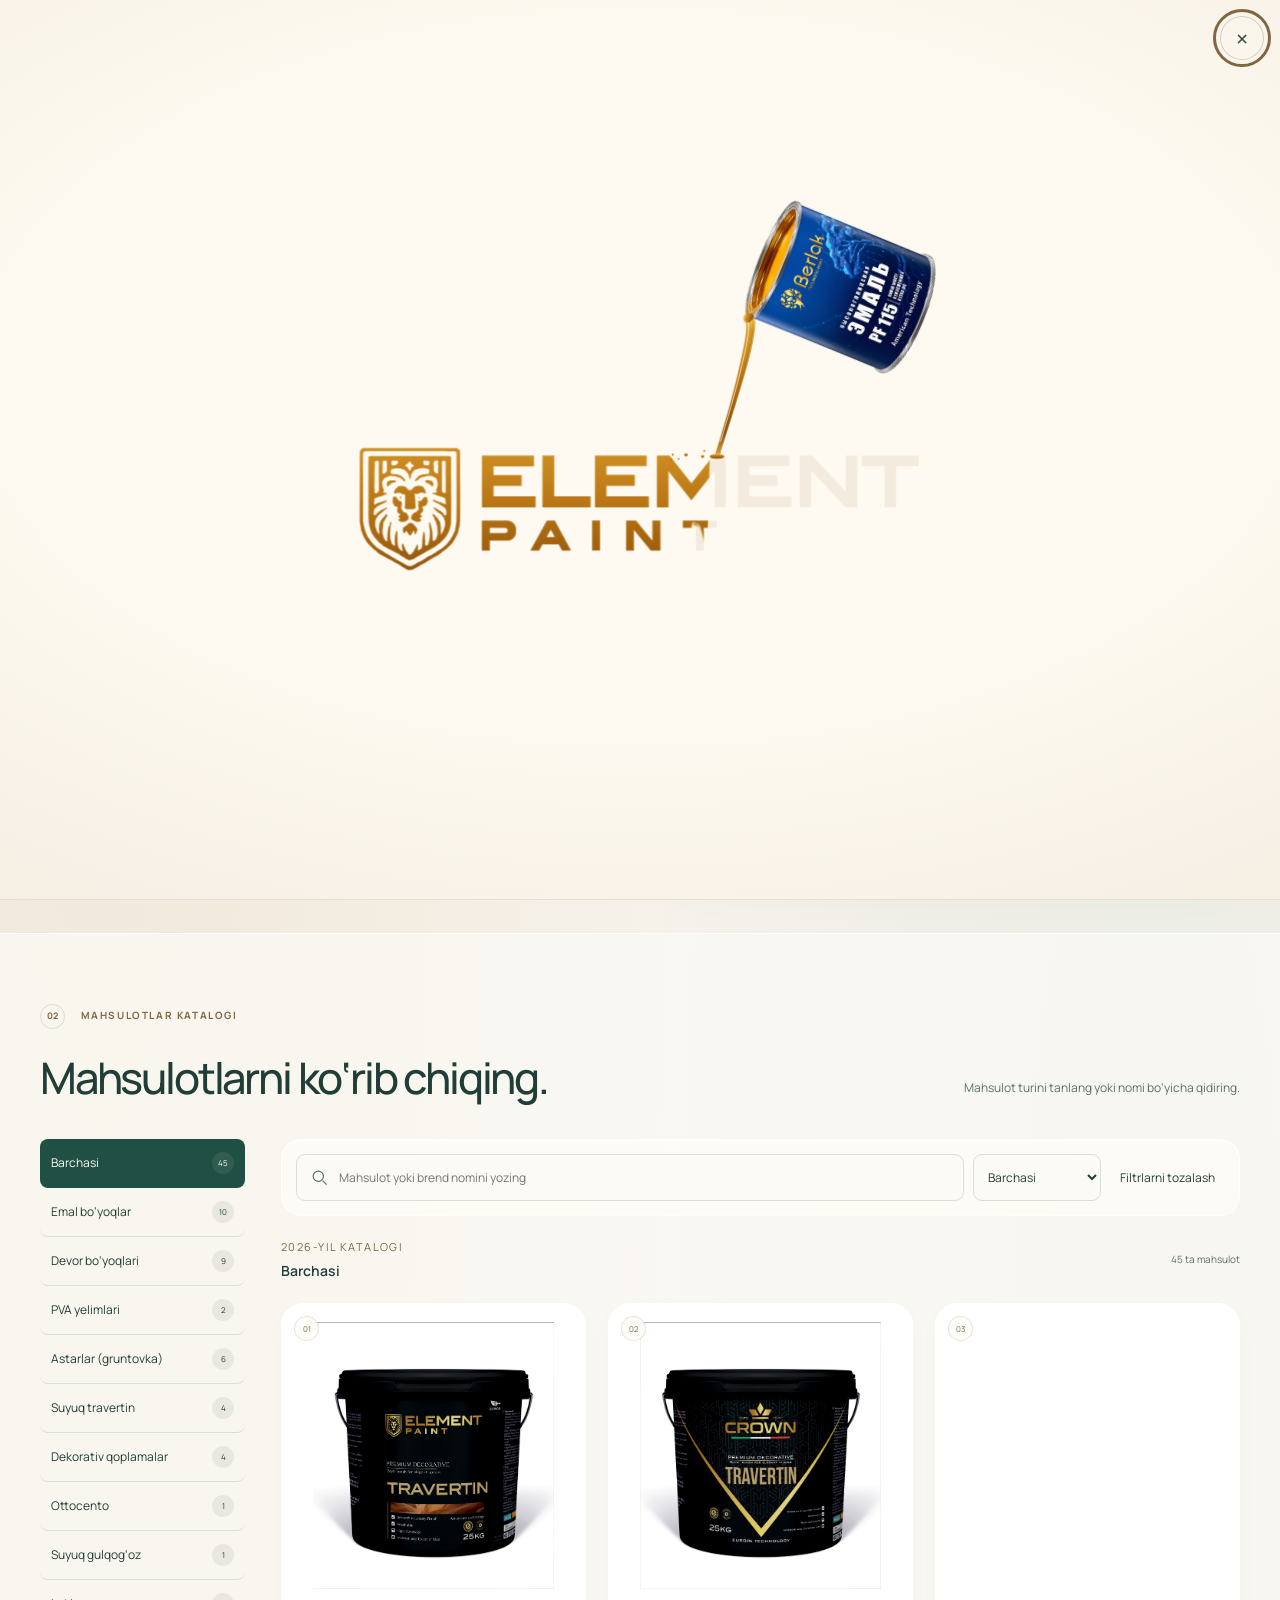
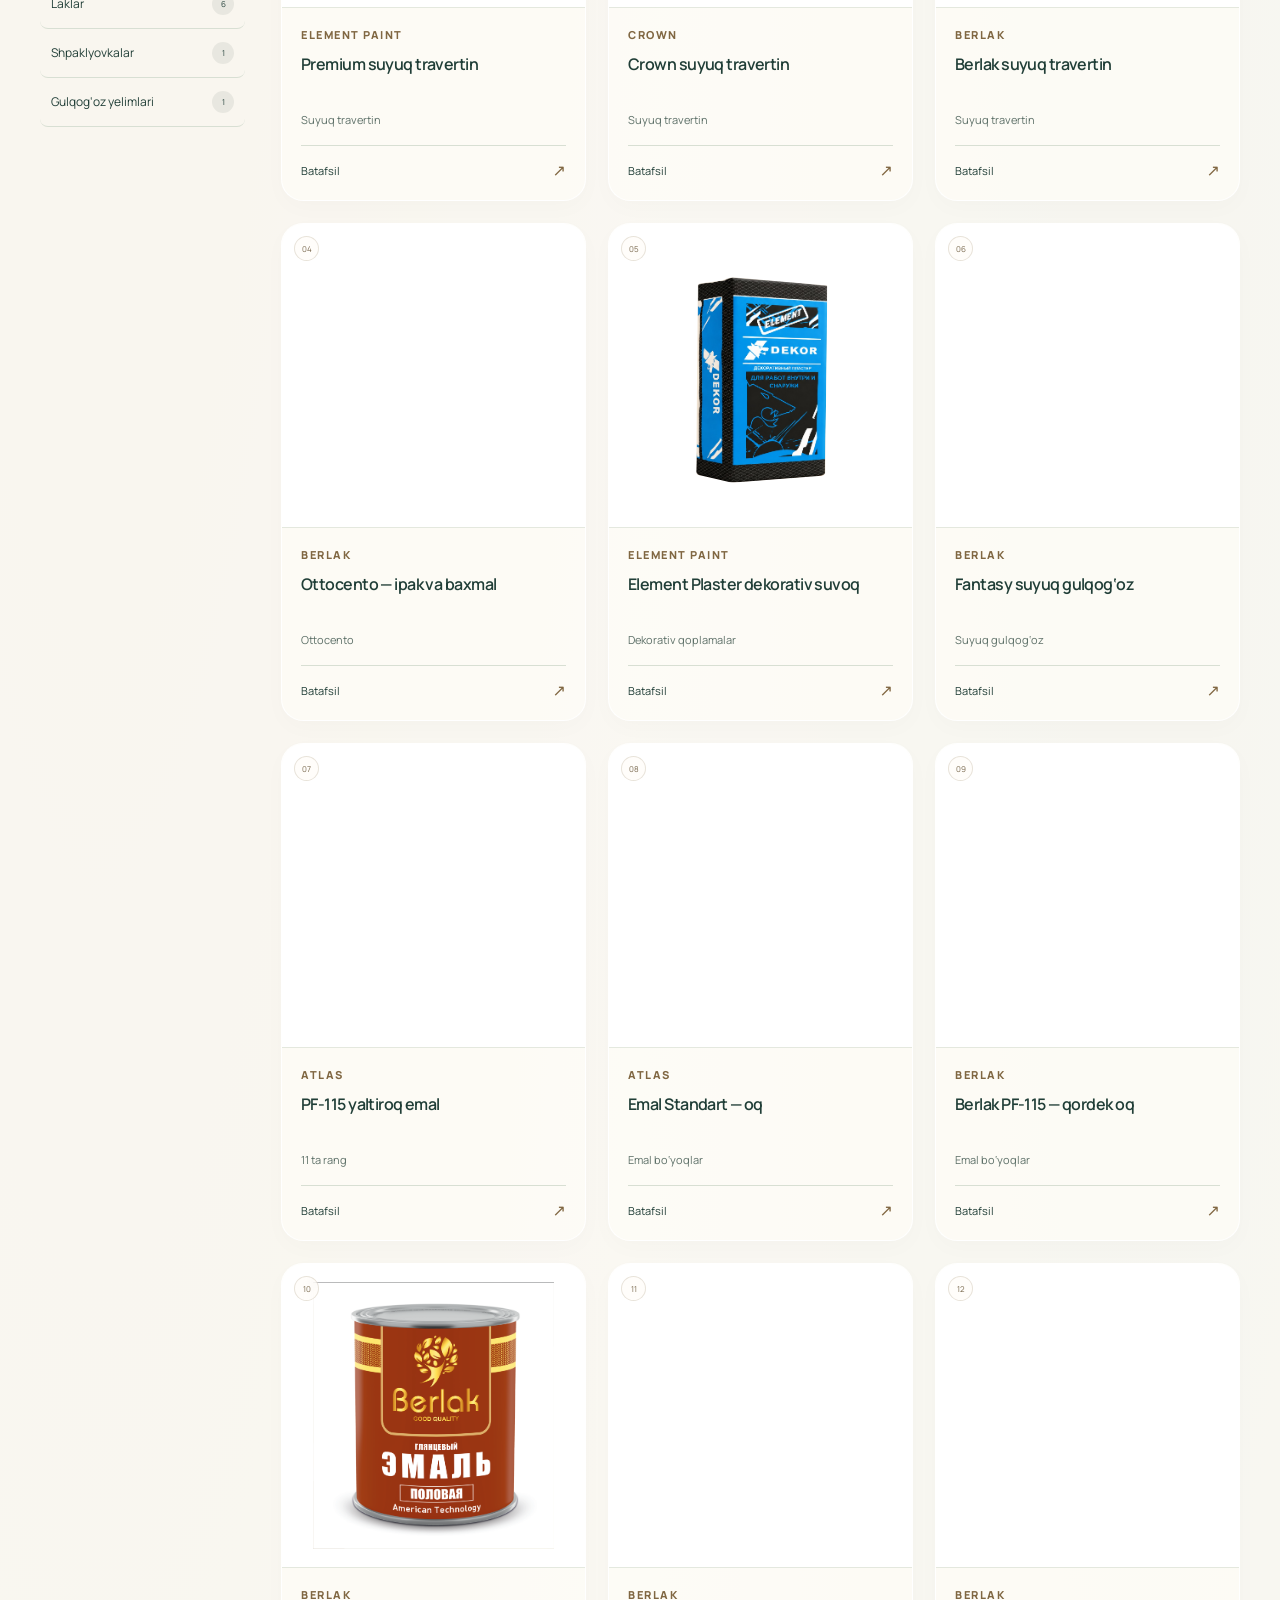
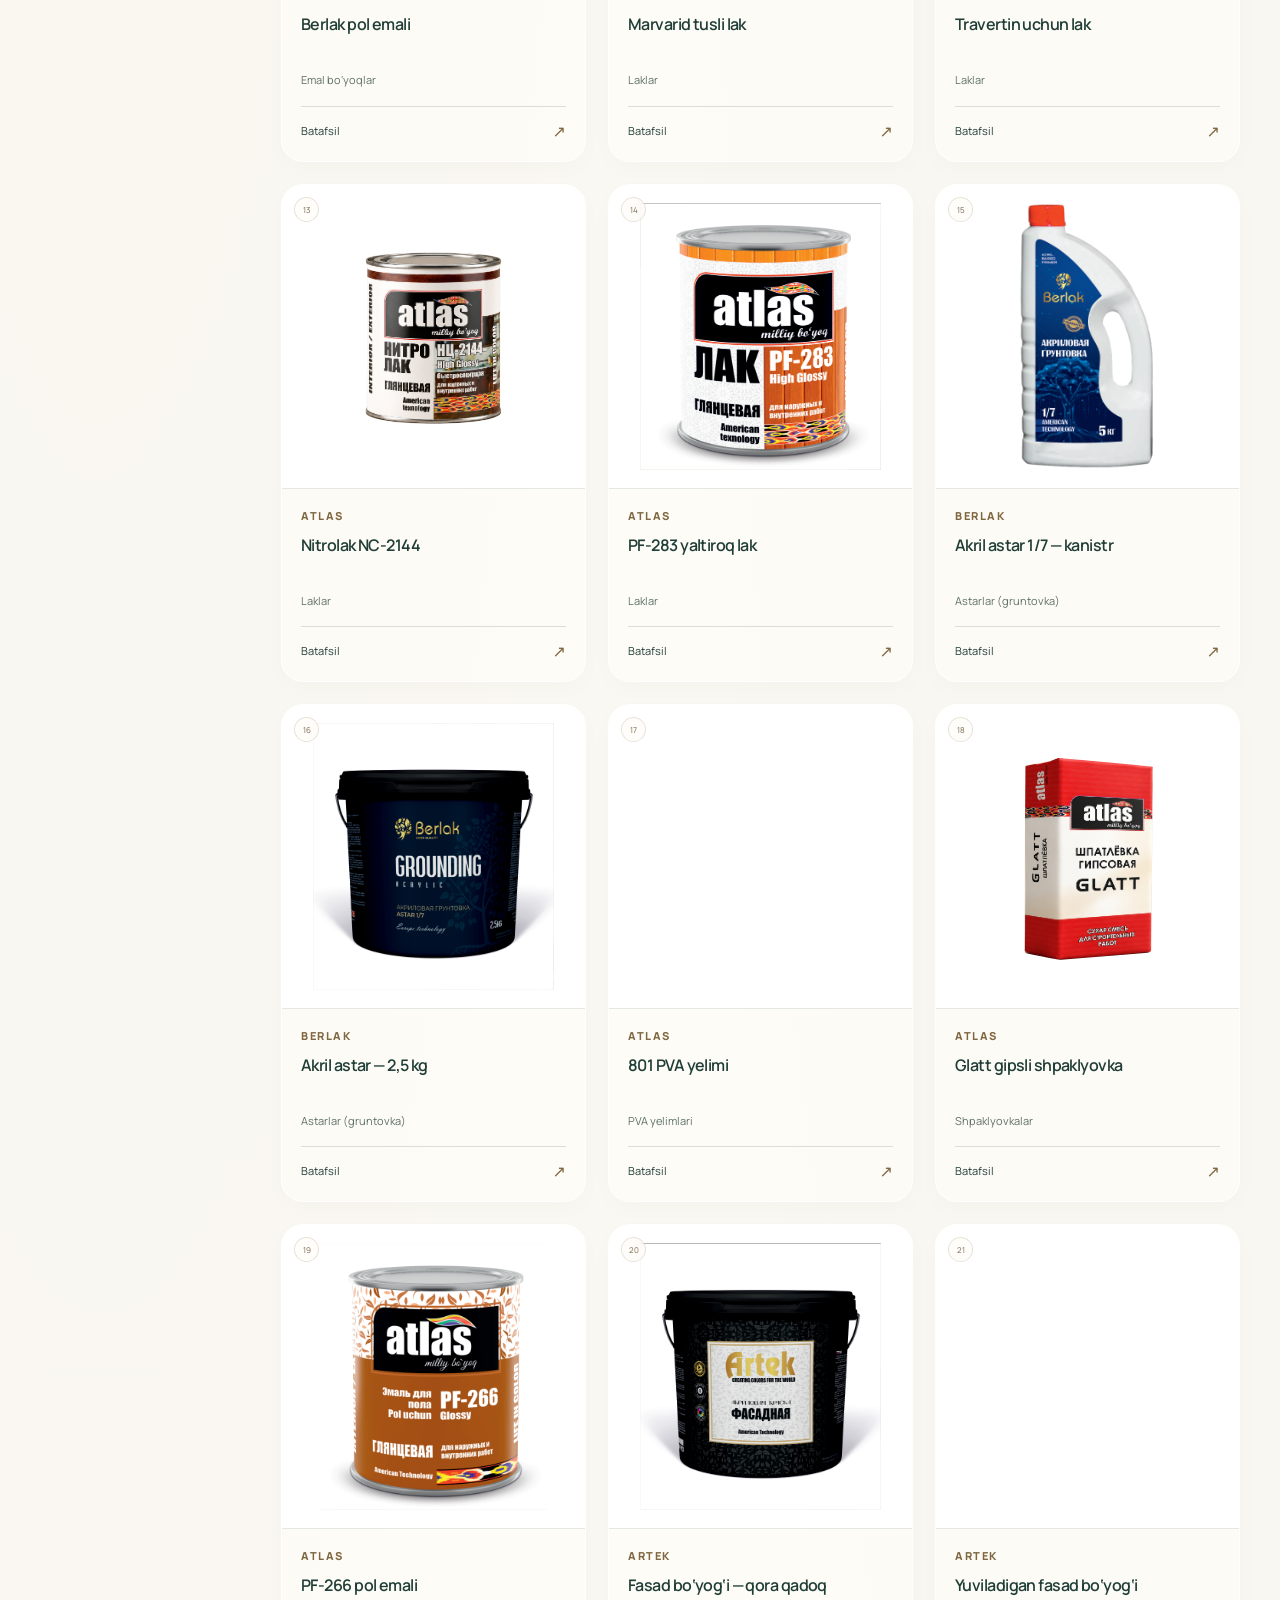
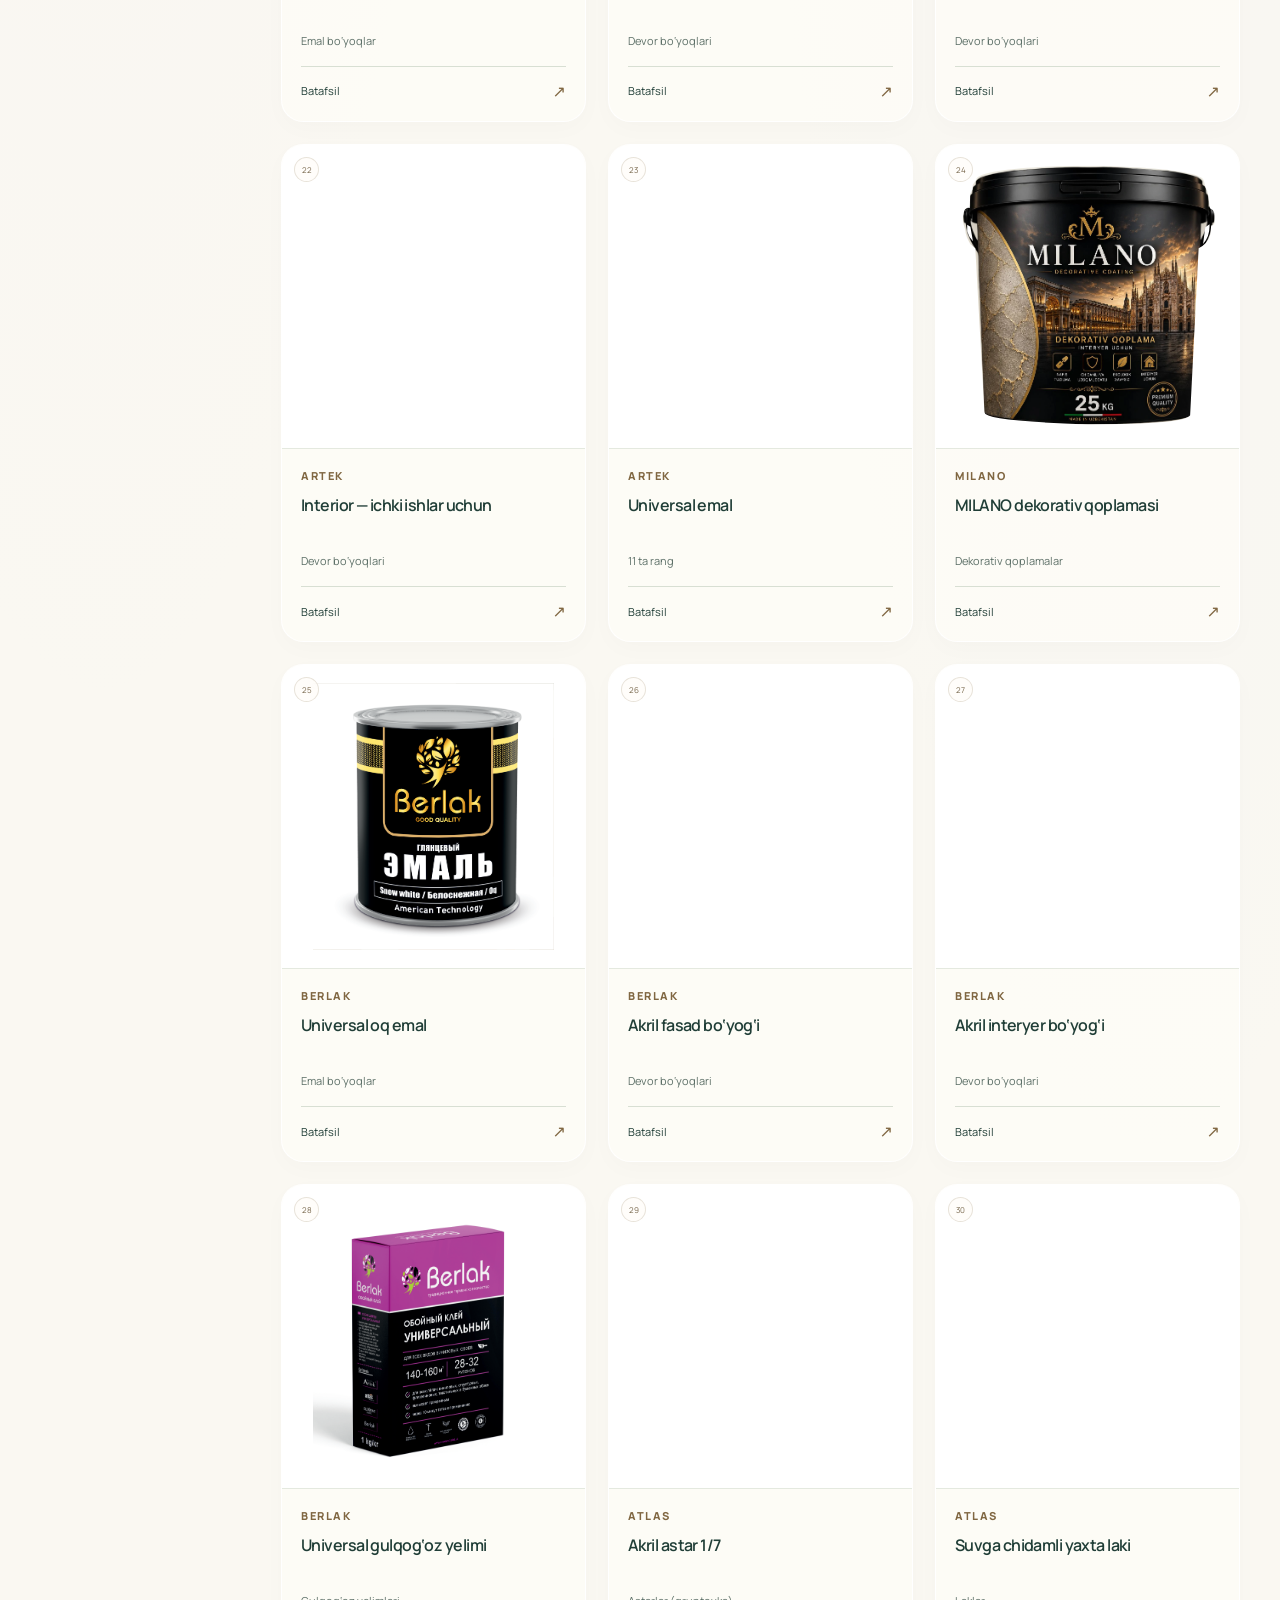
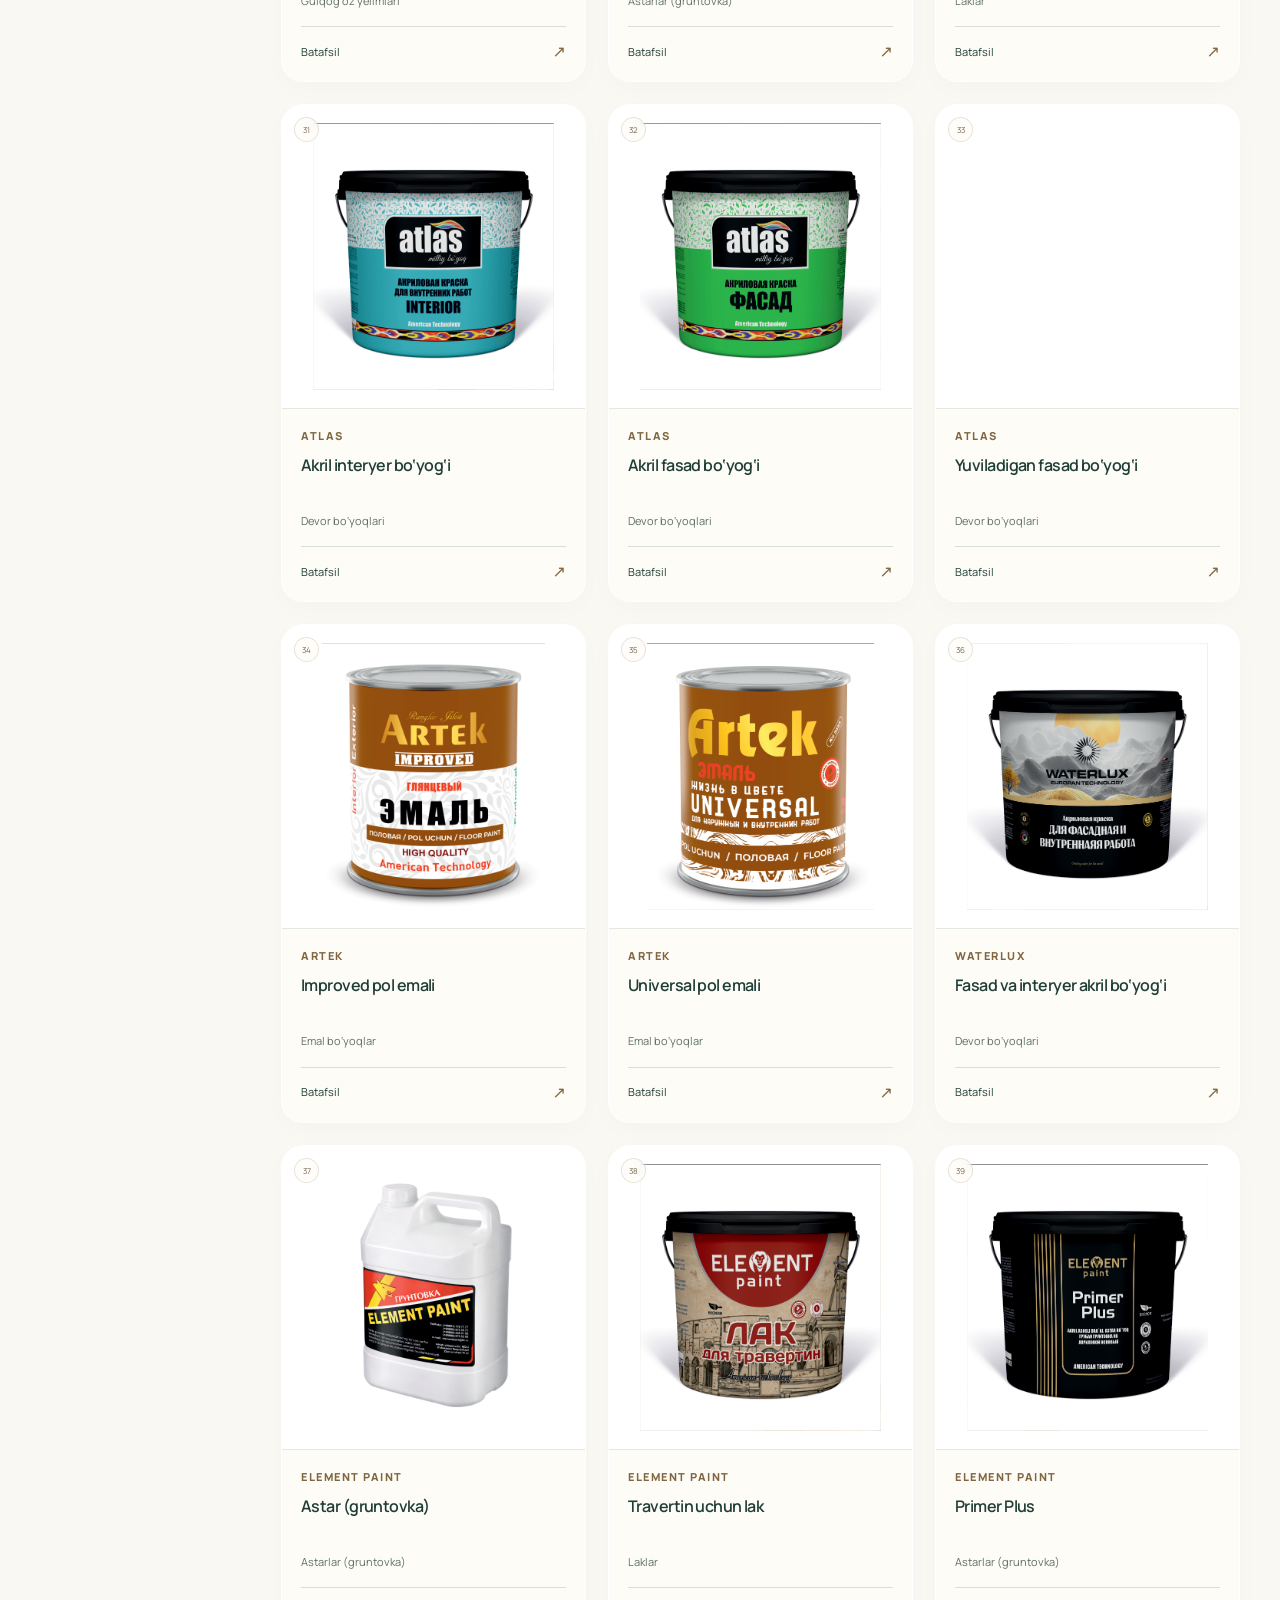
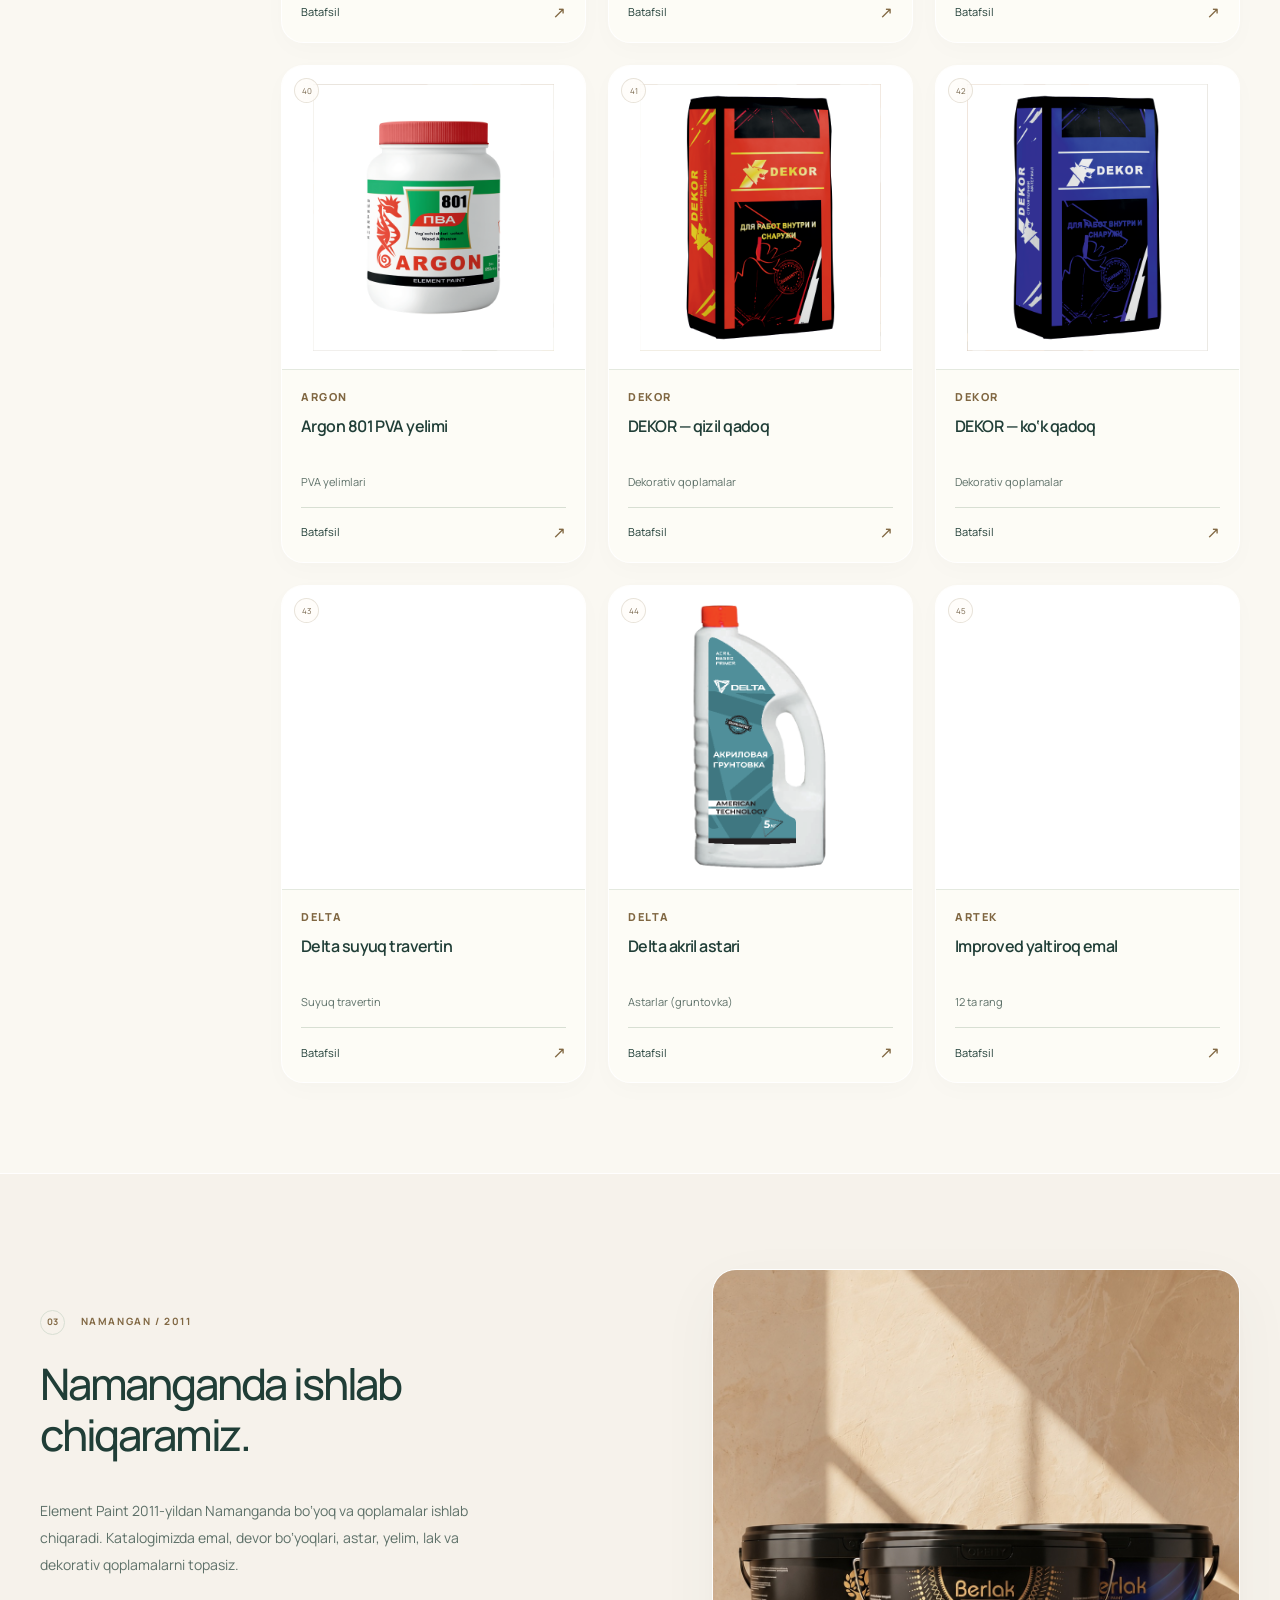
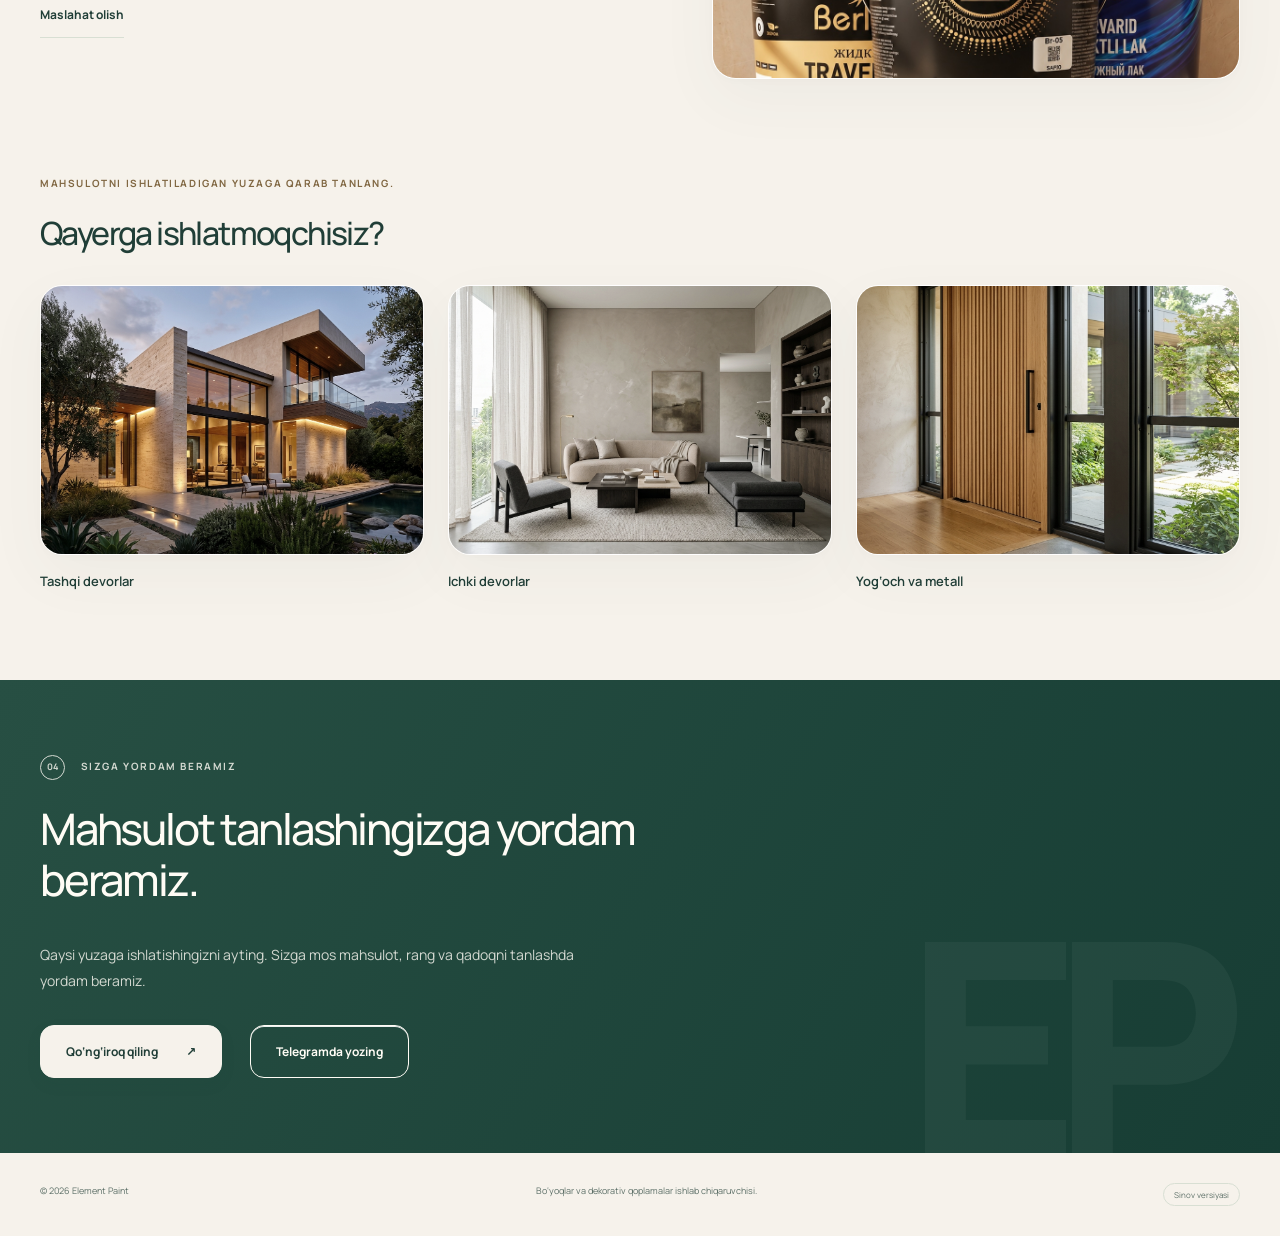
==== commit 9a23470a: "Play loader for catalog preview visits" ====
--- a/index.html
+++ b/index.html
@@ -5,9 +5,9 @@
   <meta name="theme-color" content="#f5eedf"><meta name="robots" content="noindex,nofollow">
   <meta name="description" content="Element Paint — bo‘yoqlar va dekorativ qoplamalar ishlab chiqaruvchisi. Mahsulotlar katalogi.">
   <title>Element Paint — Mahsulotlar</title>
-  <link rel="icon" href="assets/logo_light.png"><link rel="stylesheet" href="preview.css?v=20261011.7">
-  <link rel="stylesheet" href="supplied-loader.css?v=20261011.7">
-  <script type="module" src="preview-app.js?v=20261011.7"></script>
+  <link rel="icon" href="assets/logo_light.png"><link rel="stylesheet" href="preview.css?v=20261011.8">
+  <link rel="stylesheet" href="supplied-loader.css?v=20261011.8">
+  <script type="module" src="preview-app.js?v=20261011.8"></script>
 </head>
 <body>
   <a class="skip-link" href="#main" data-i18n="skip">Asosiy mazmunga o‘tish</a>
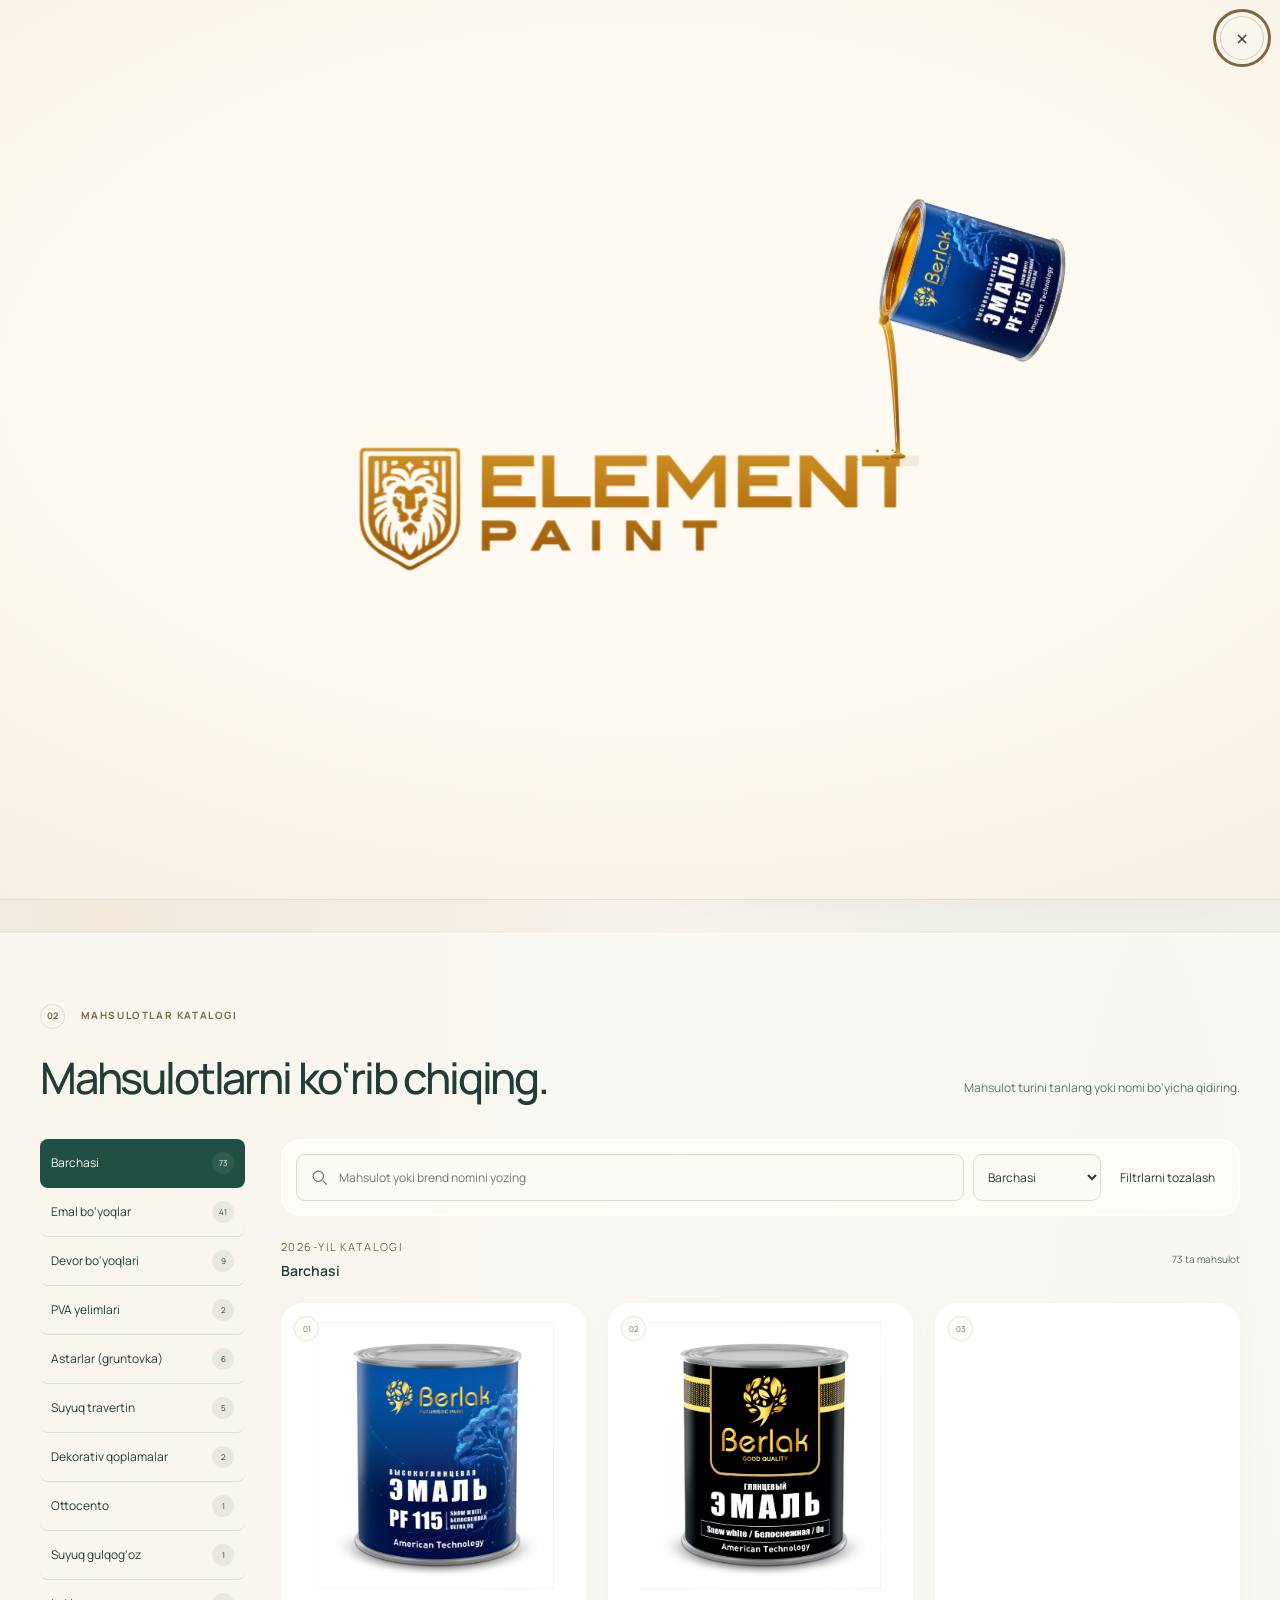
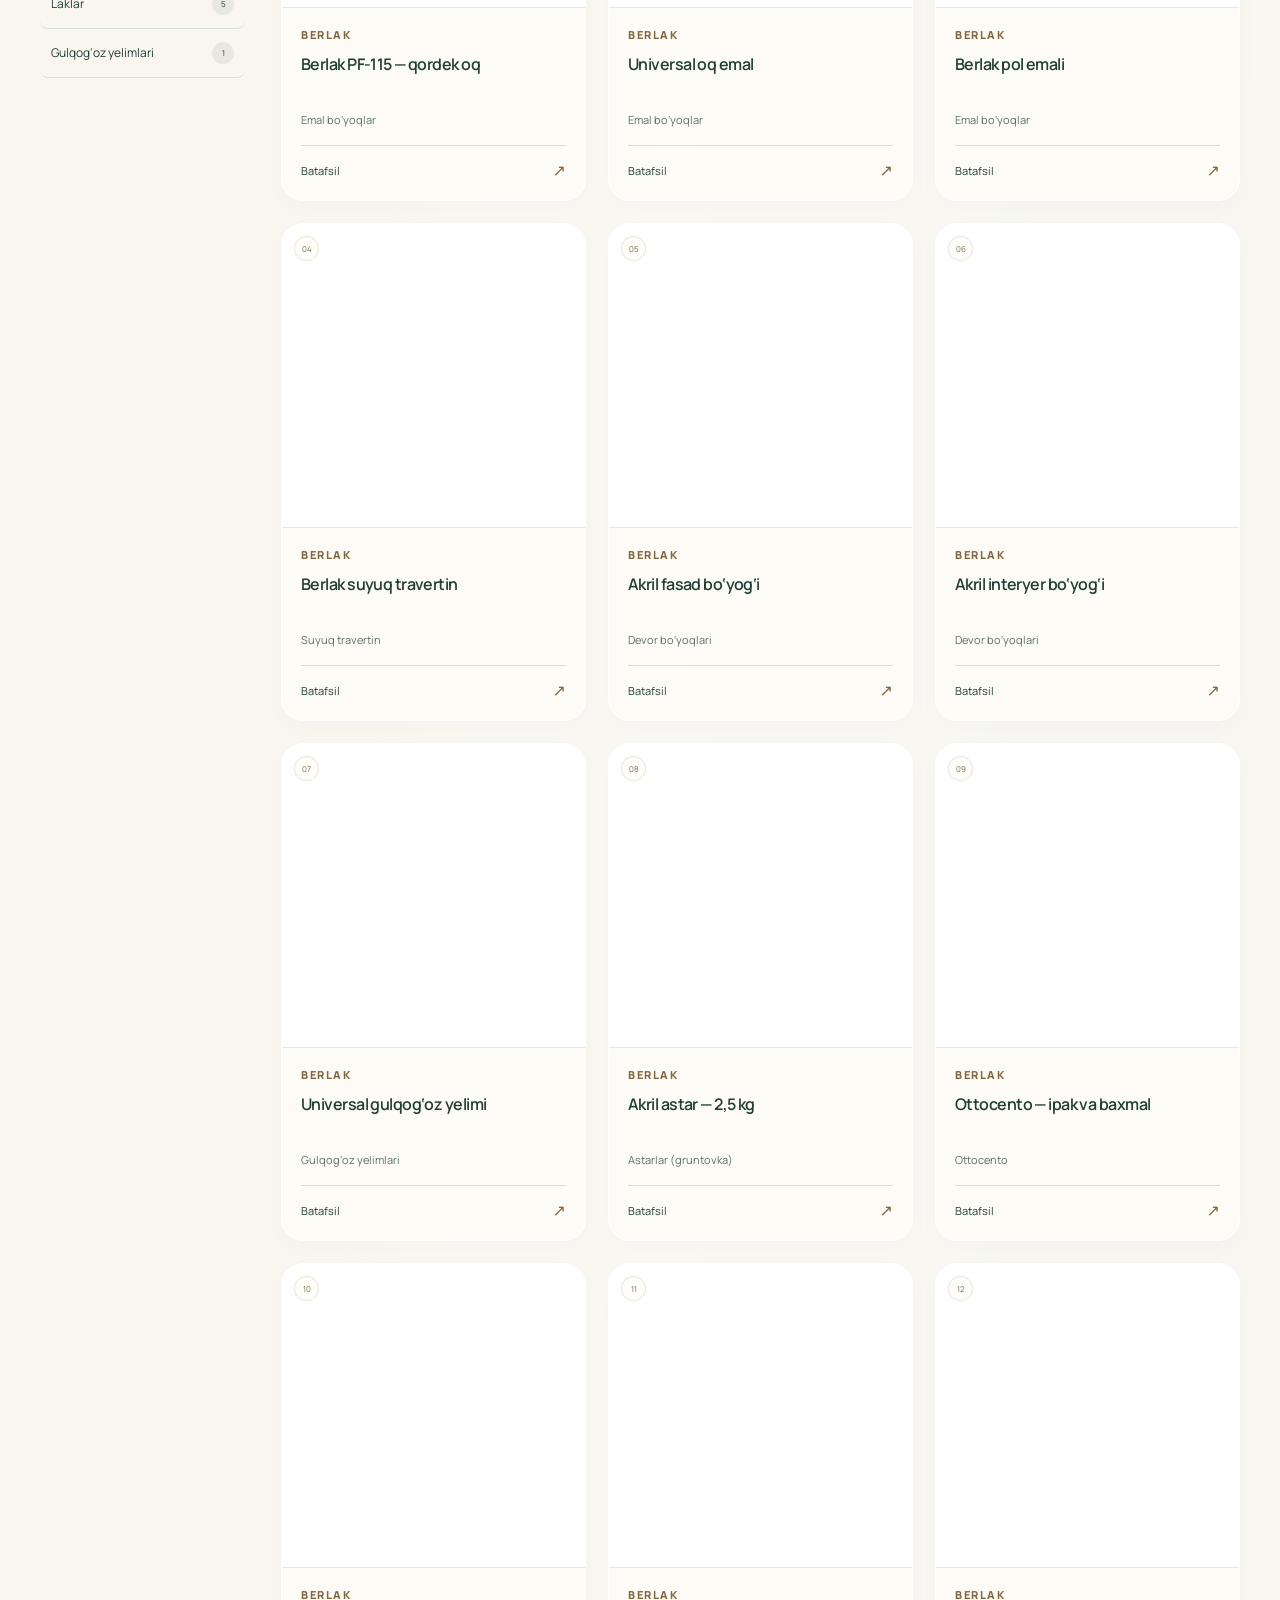
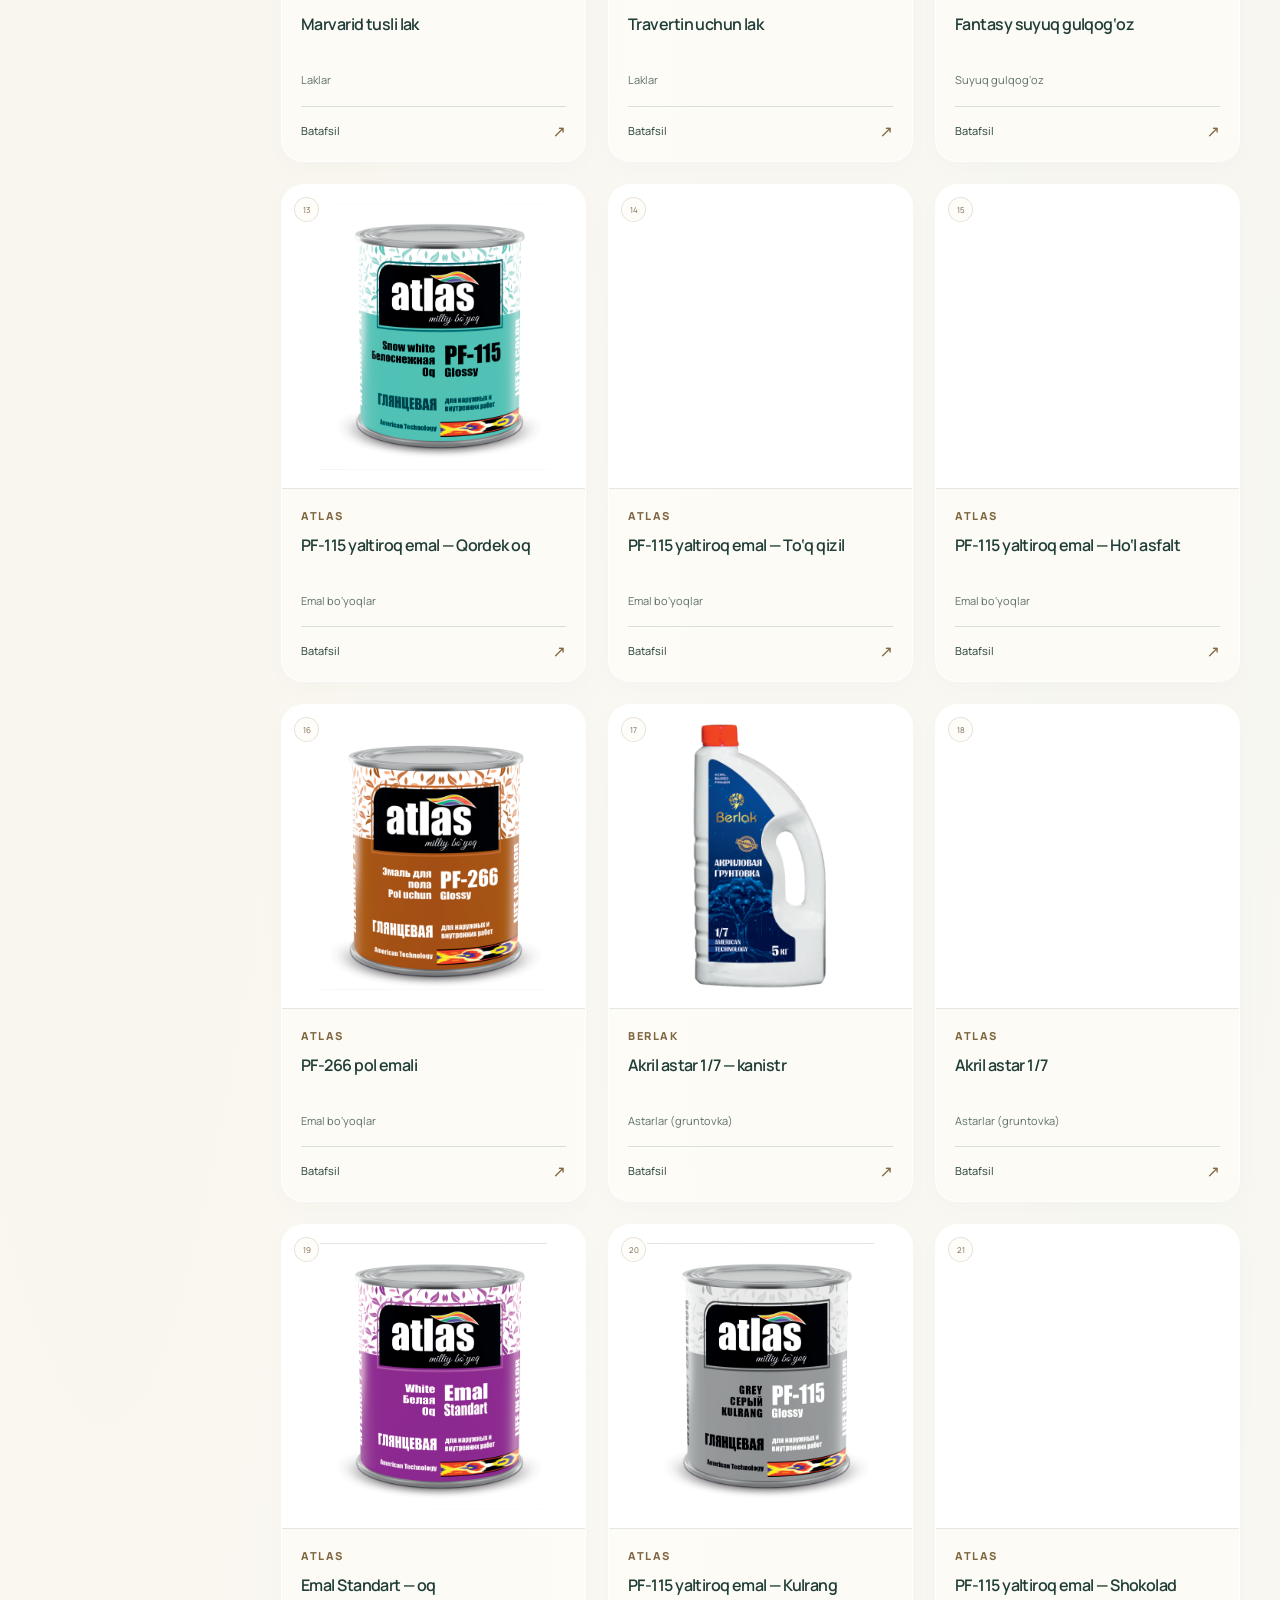
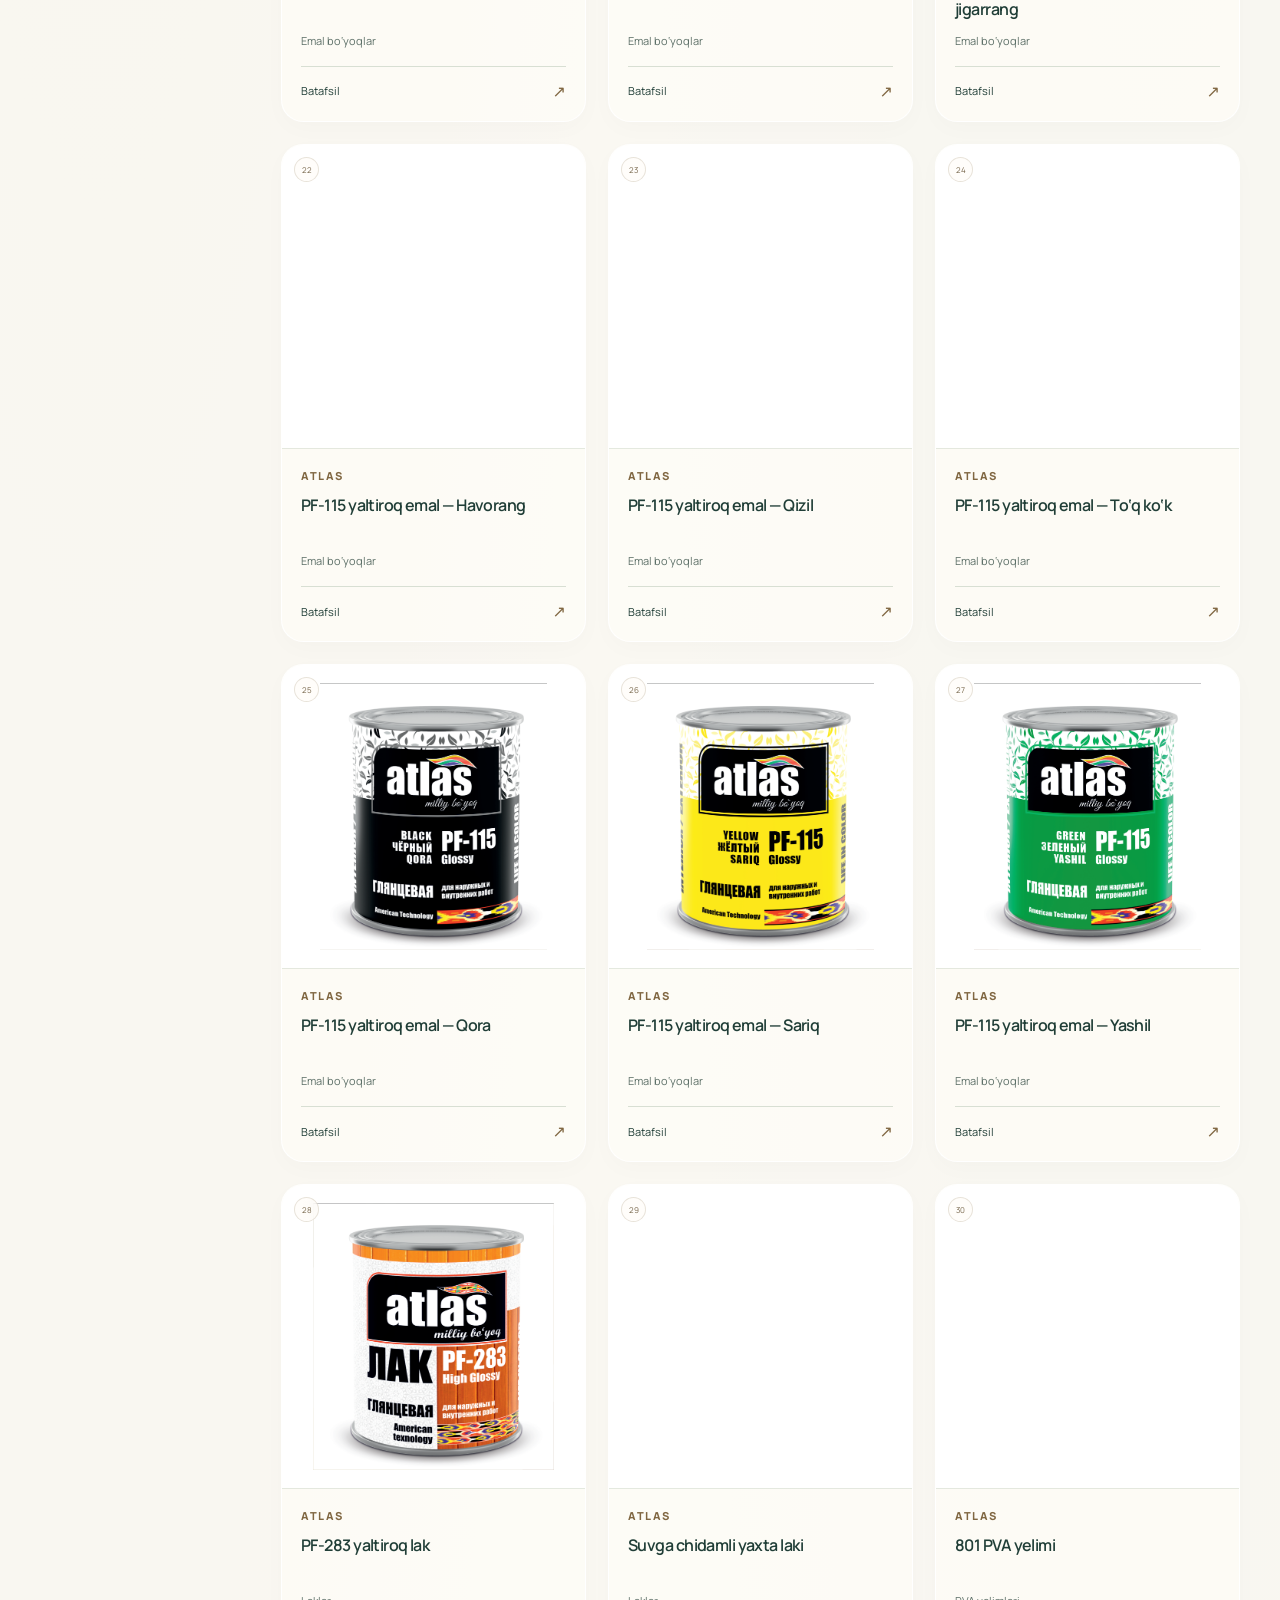
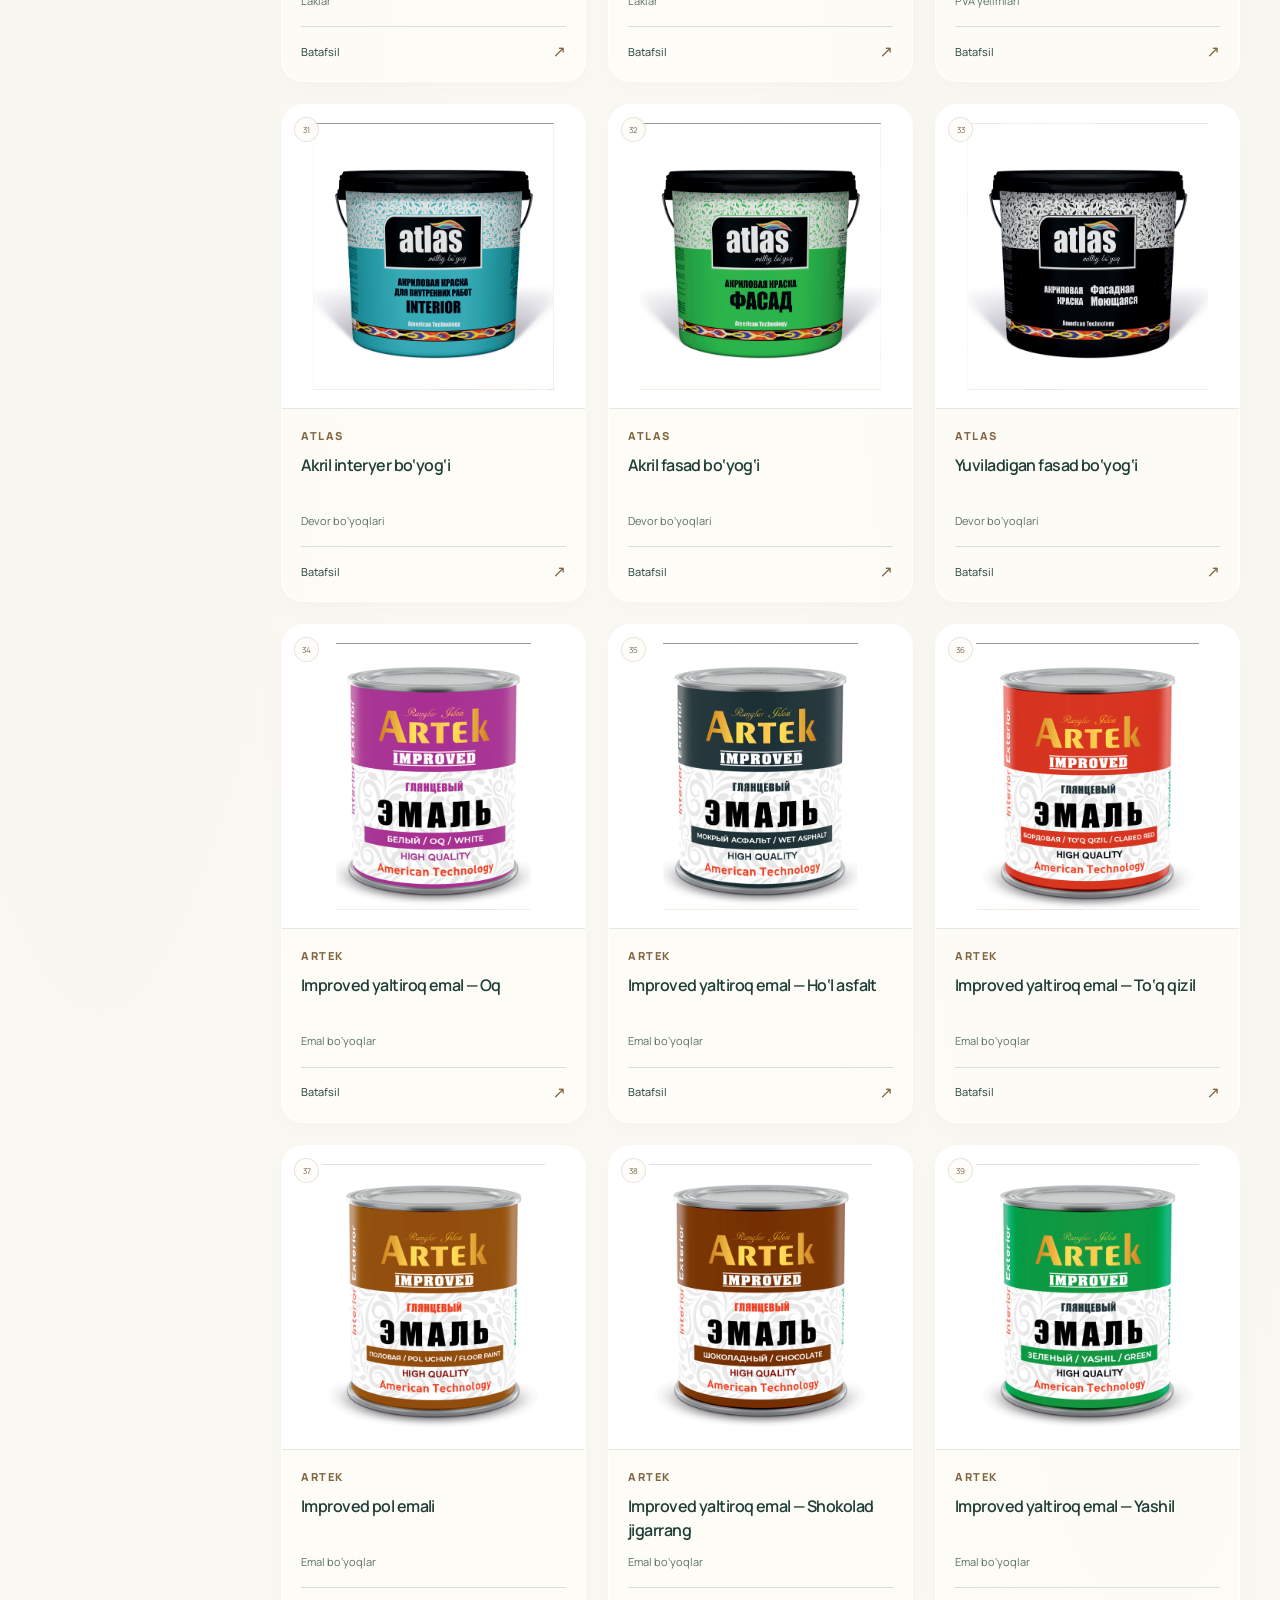
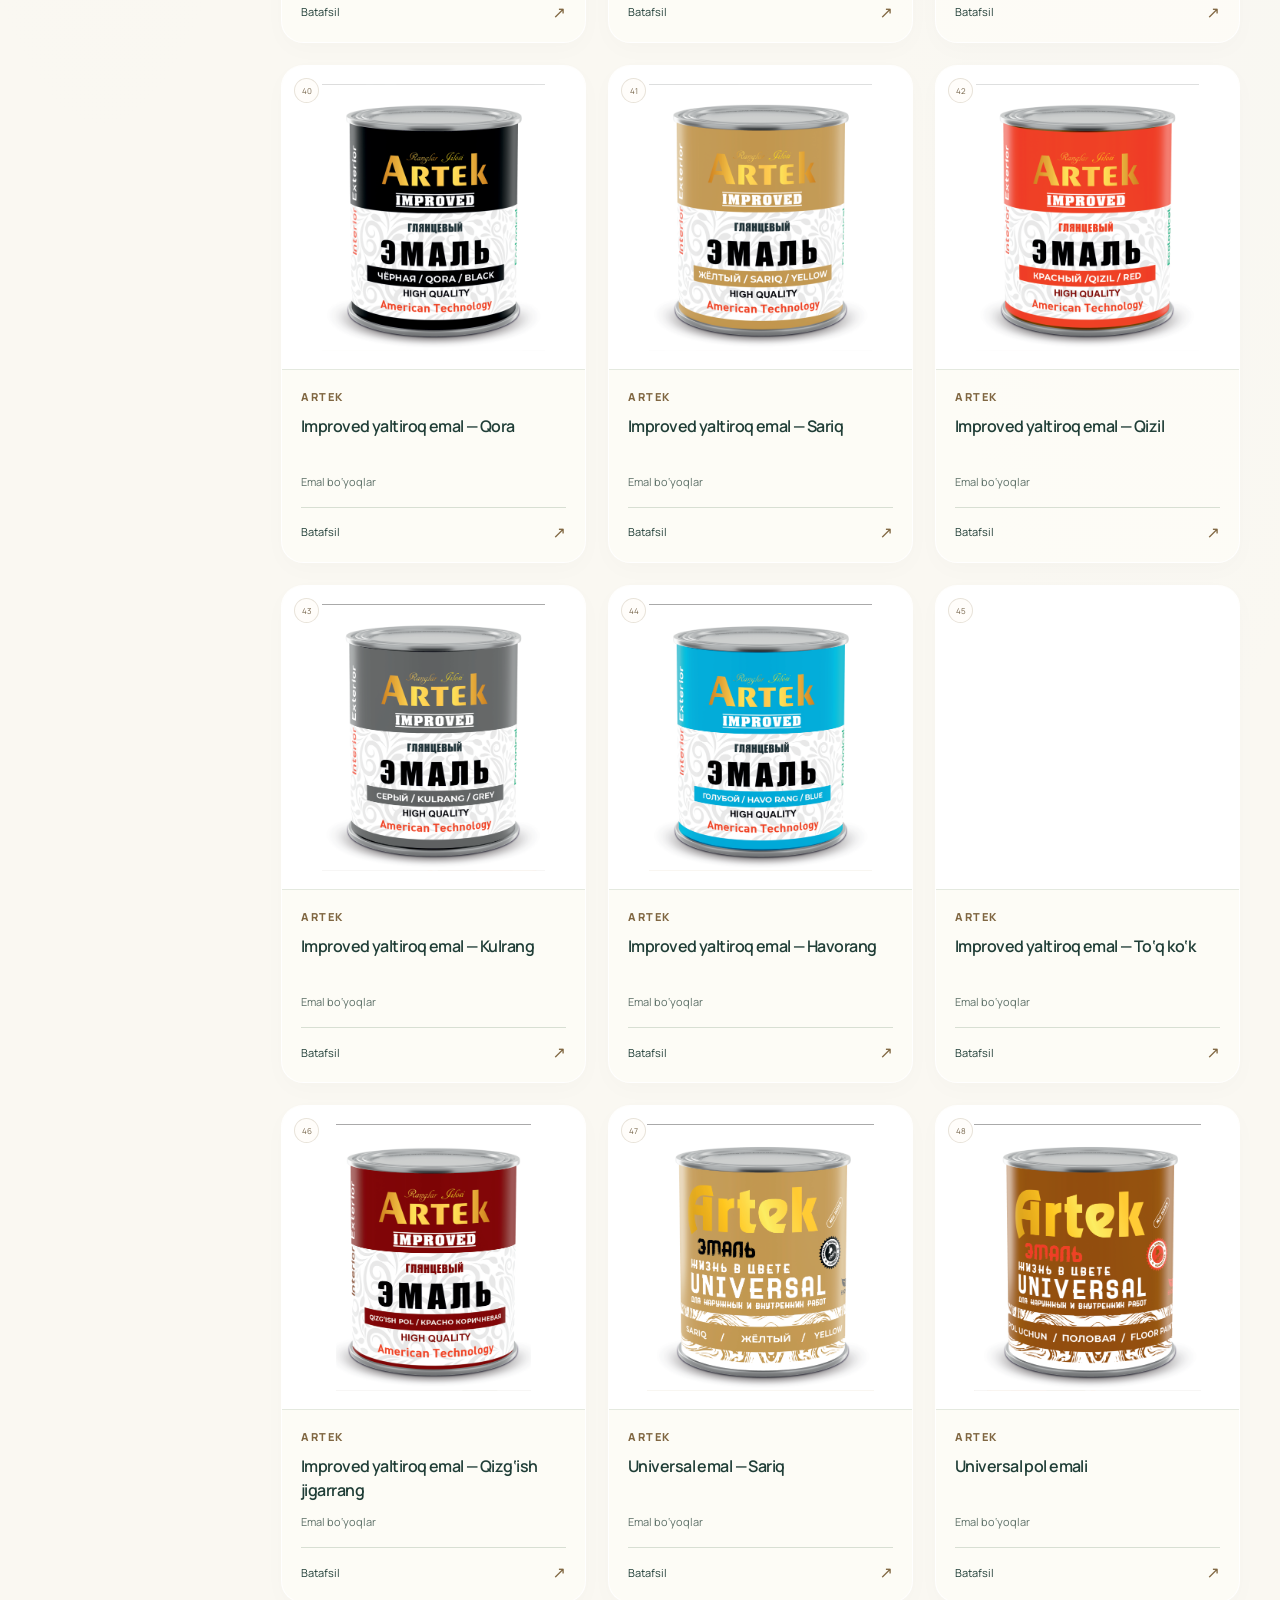
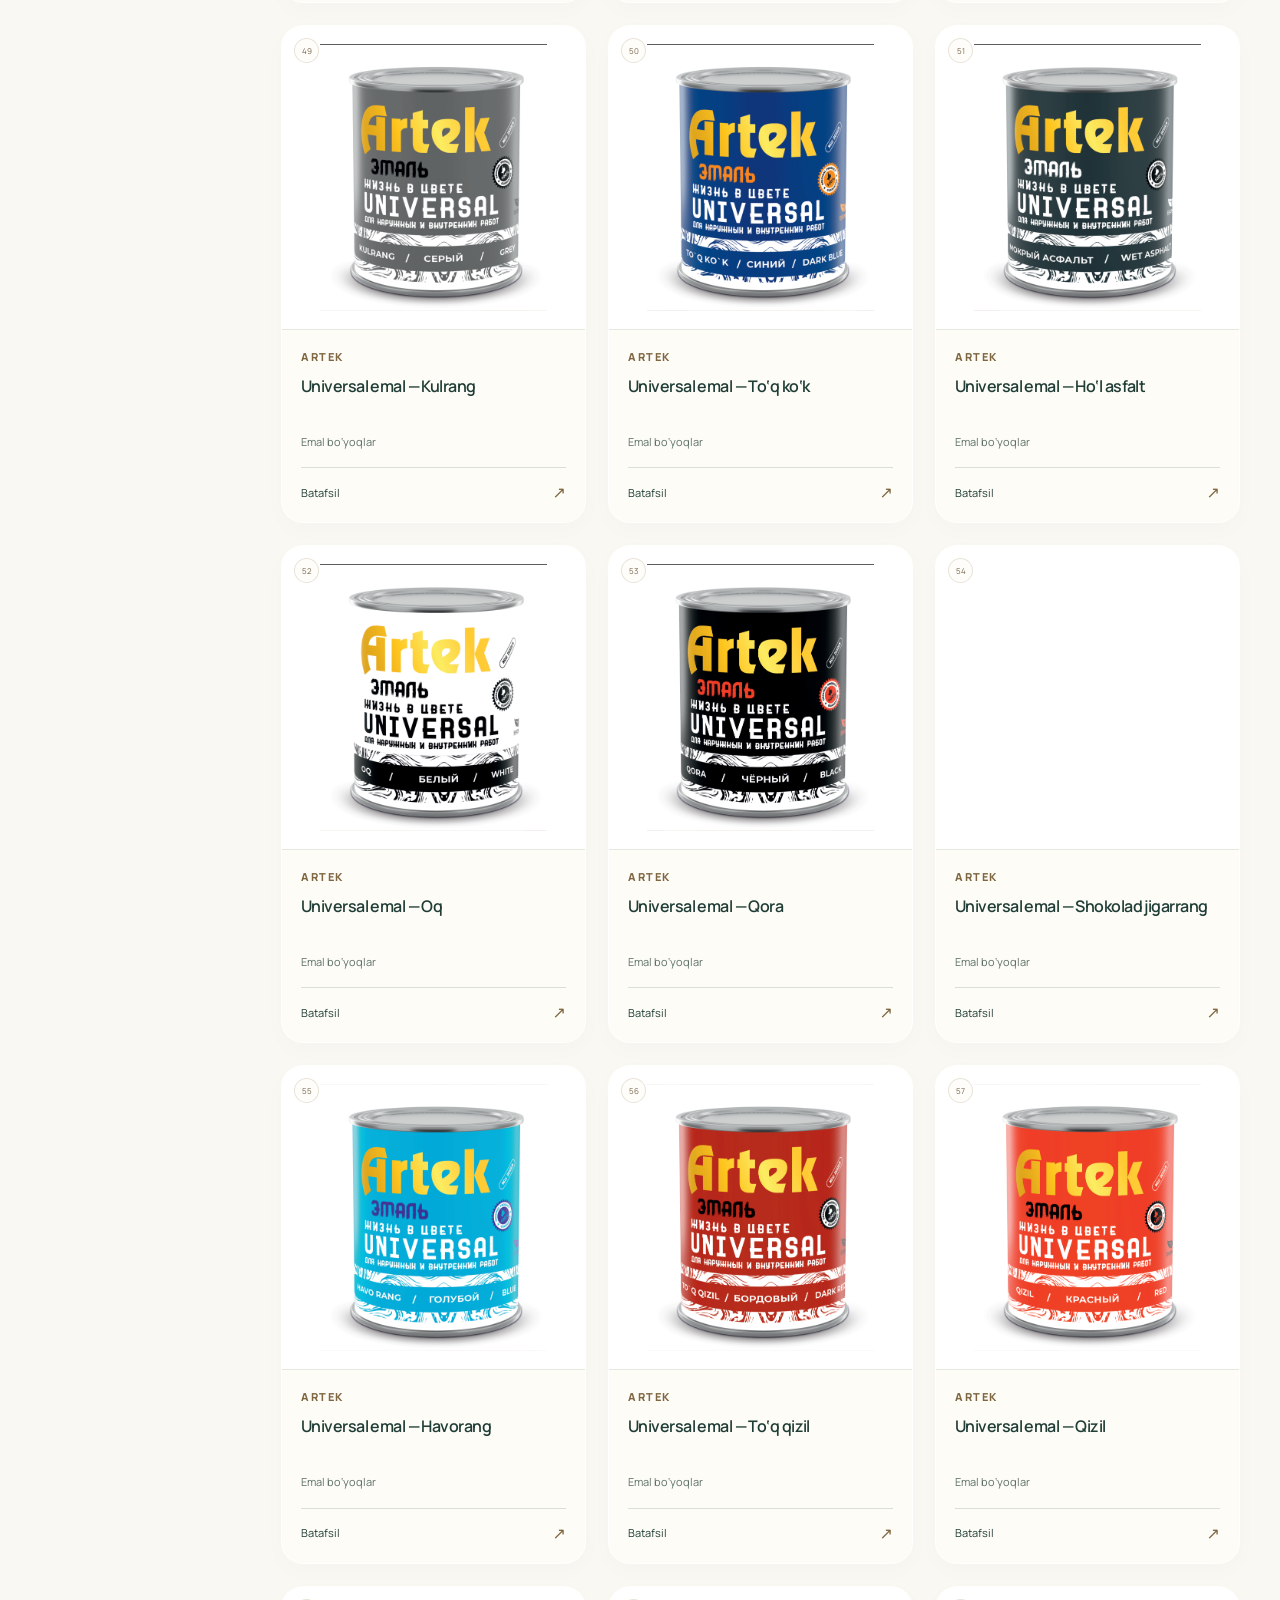
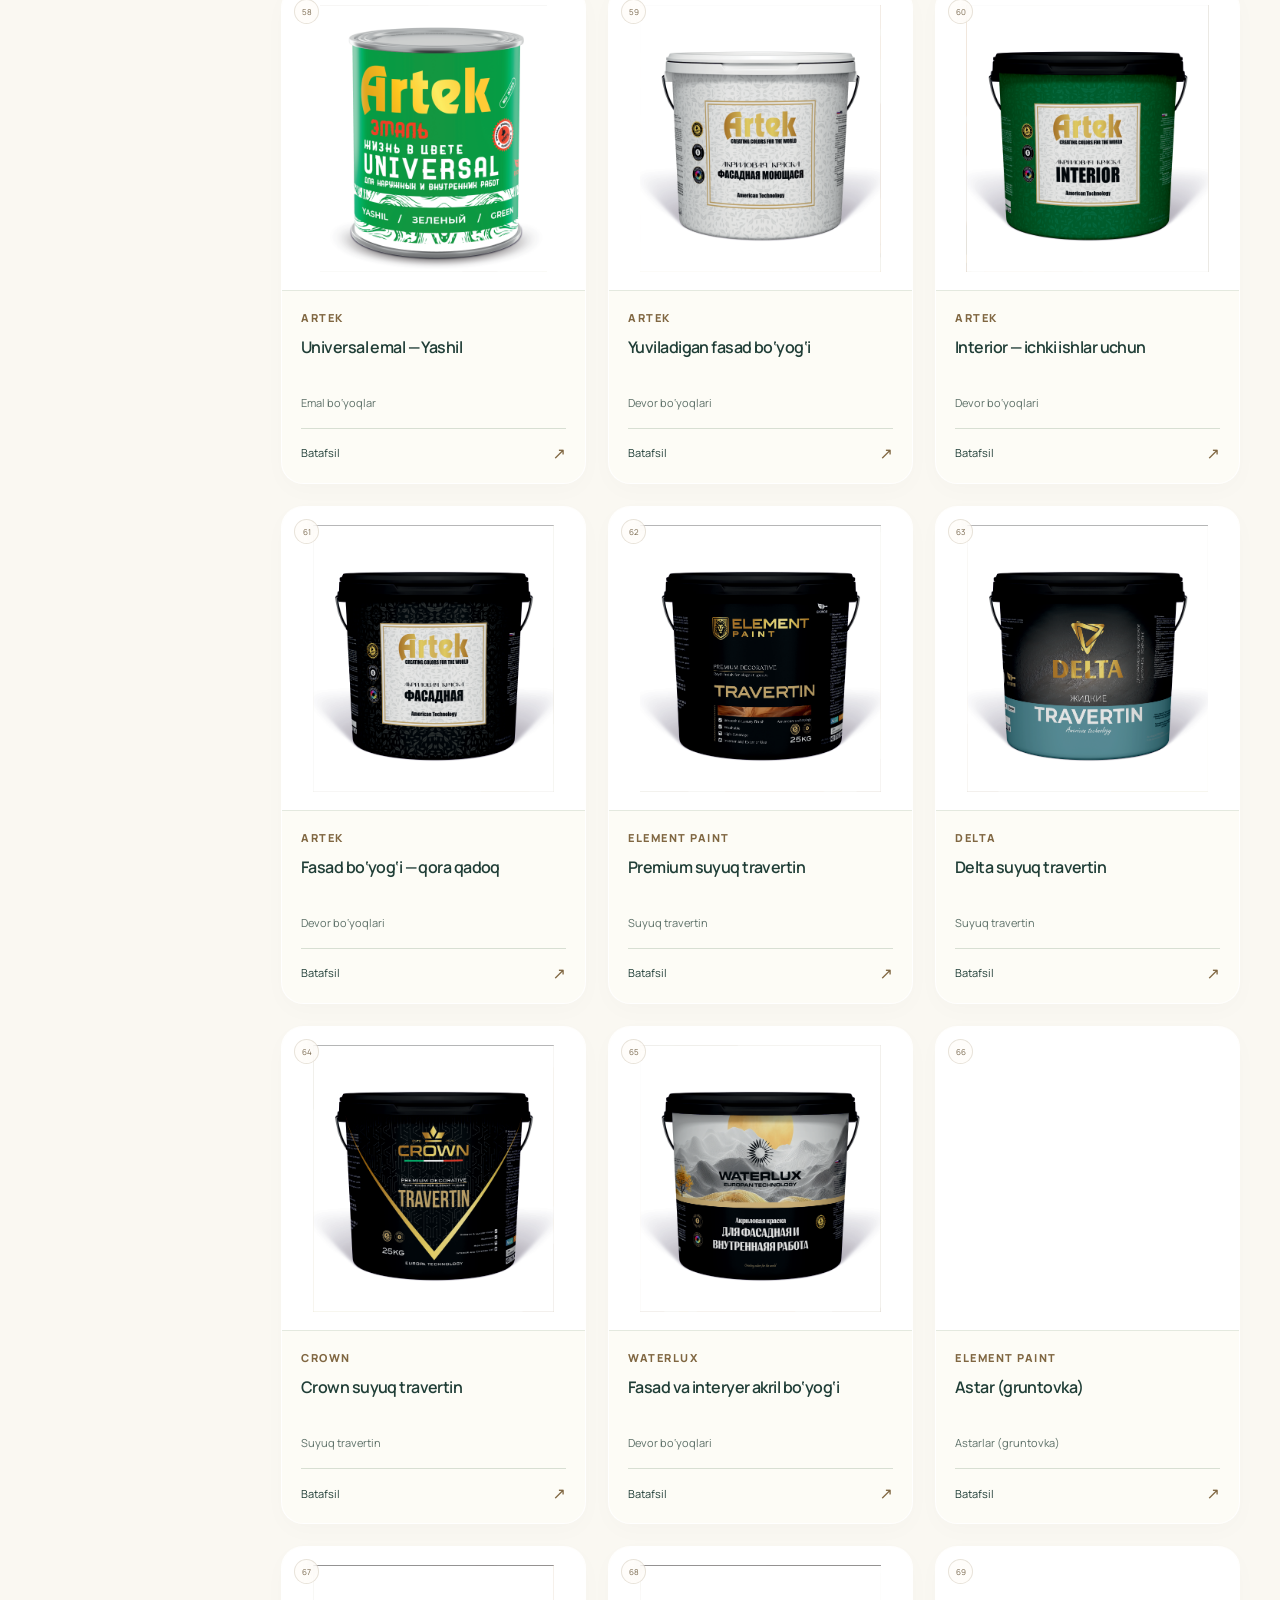
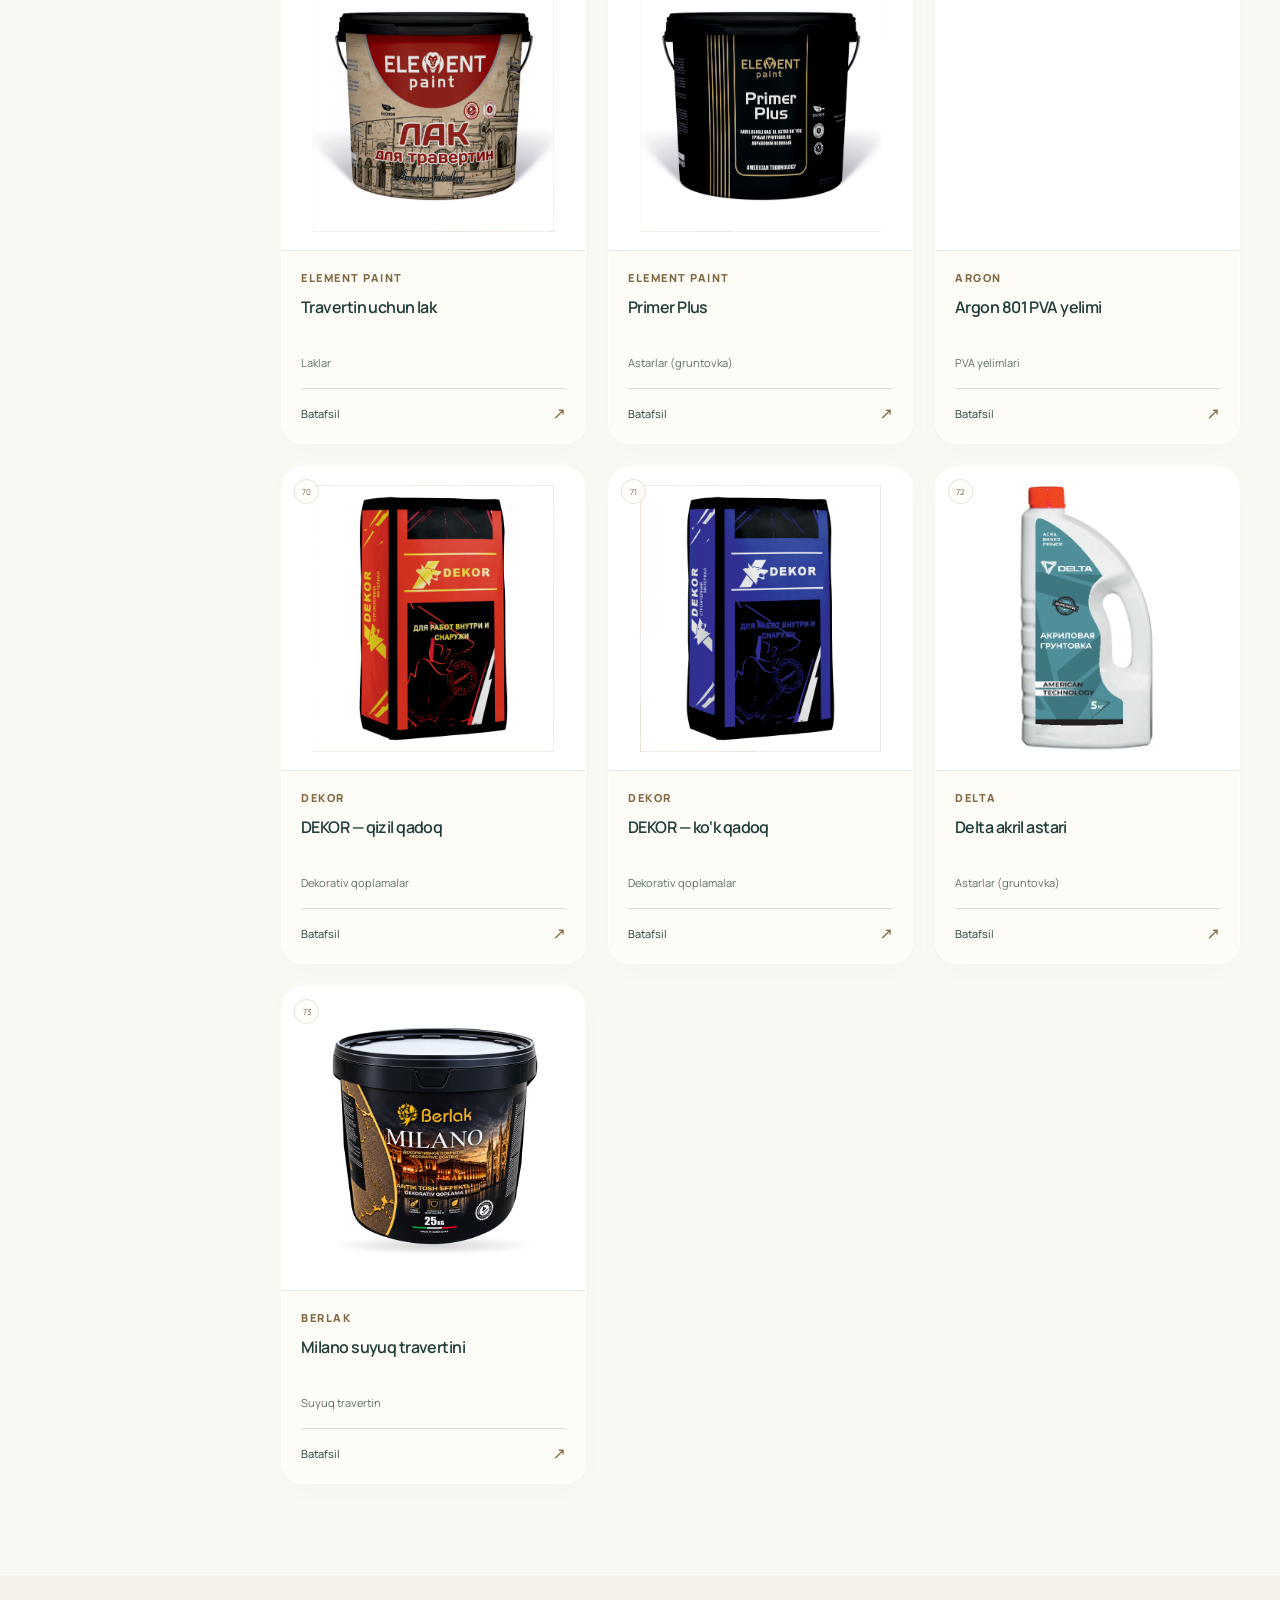
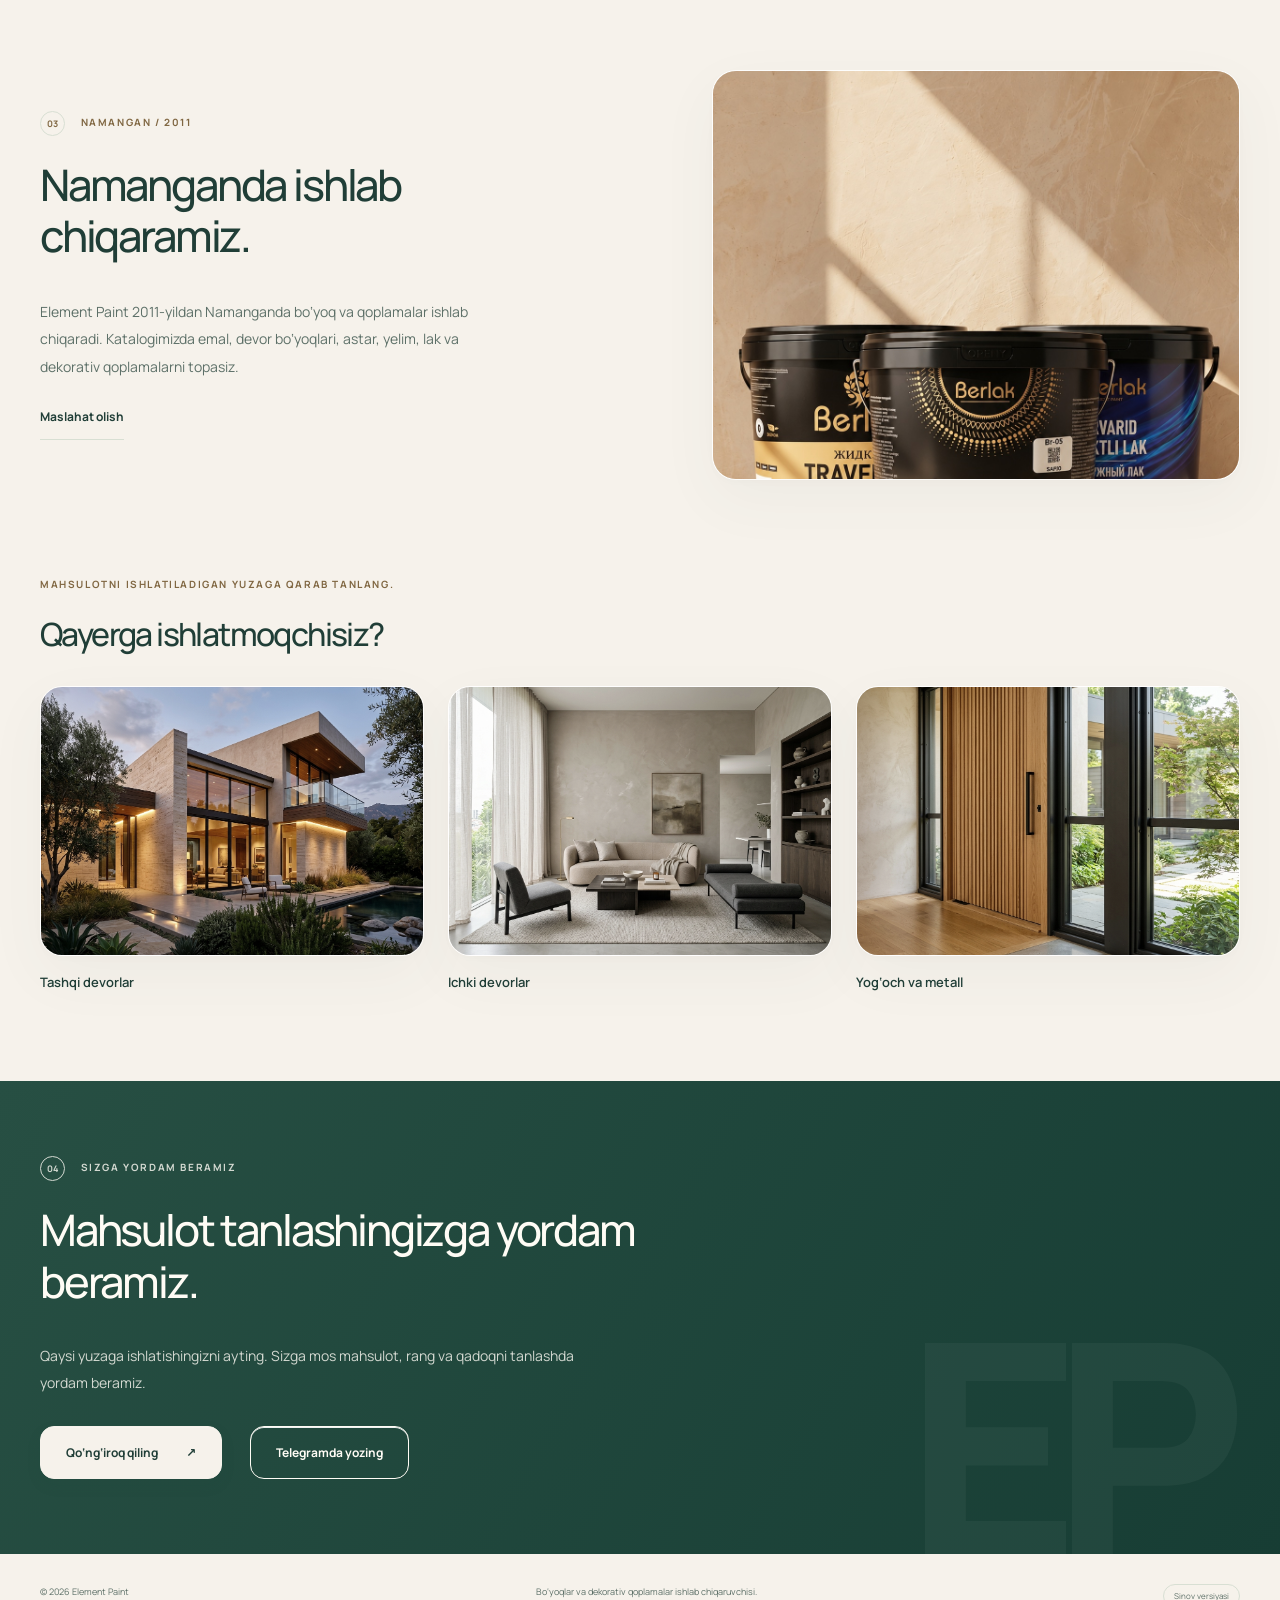
==== commit 4187459f: "Publish 73 catalog cards and sharp Milano customer image" ====
--- a/index.html
+++ b/index.html
@@ -5,9 +5,9 @@
   <meta name="theme-color" content="#f5eedf"><meta name="robots" content="noindex,nofollow">
   <meta name="description" content="Element Paint — bo‘yoqlar va dekorativ qoplamalar ishlab chiqaruvchisi. Mahsulotlar katalogi.">
   <title>Element Paint — Mahsulotlar</title>
-  <link rel="icon" href="assets/logo_light.png"><link rel="stylesheet" href="preview.css?v=20261011.8">
-  <link rel="stylesheet" href="supplied-loader.css?v=20261011.8">
-  <script type="module" src="preview-app.js?v=20261011.8"></script>
+  <link rel="icon" href="assets/logo_light.png"><link rel="stylesheet" href="preview.css?v=20261014.1">
+  <link rel="stylesheet" href="supplied-loader.css?v=20261014.1">
+  <script type="module" src="preview-app.js?v=20261014.1"></script>
 </head>
 <body>
   <a class="skip-link" href="#main" data-i18n="skip">Asosiy mazmunga o‘tish</a>
@@ -28,7 +28,7 @@
   </header>
   <main id="main">
     <section class="hero container" id="home">
-      <div class="hero-copy"><p class="eyebrow" data-i18n="eyebrow">ELEMENT PAINT · 2011-YILDAN</p><h1><span data-i18n="hero">Har bir yuza uchun</span><br><em data-i18n="heroAccent">mos bo‘yoq va qoplama.</em></h1><p class="hero-intro" data-i18n="intro">Emal, devor bo‘yoqlari va dekorativ qoplamalar. Katalogdan ishlaringizga mos mahsulot, rang va qadoqni tanlang.</p><div class="hero-actions"><a class="button" href="#catalog"><span data-i18n="explore">Katalogni ochish</span><span aria-hidden="true">↗</span></a><a class="text-link" href="#contact" data-i18n="advice">Maslahat olish</a></div><div class="facts"><div><strong>15<span>+</span></strong><small data-i18n="years">yillik tajriba</small></div><div><strong id="categoryCount">11</strong><small data-i18n="directions">mahsulot turi</small></div><div><strong id="brandCount">10</strong><small data-i18n="brands">mahsulot brendi</small></div></div></div>
+      <div class="hero-copy"><p class="eyebrow" data-i18n="eyebrow">ELEMENT PAINT · 2011-YILDAN</p><h1><span data-i18n="hero">Har bir yuza uchun</span><br><em data-i18n="heroAccent">mos bo‘yoq va qoplama.</em></h1><p class="hero-intro" data-i18n="intro">Emal, devor bo‘yoqlari va dekorativ qoplamalar. Katalogdan ishlaringizga mos mahsulot, rang va qadoqni tanlang.</p><div class="hero-actions"><a class="button" href="#catalog"><span data-i18n="explore">Katalogni ochish</span><span aria-hidden="true">↗</span></a><a class="text-link" href="#contact" data-i18n="advice">Maslahat olish</a></div><div class="facts"><div><strong>15<span>+</span></strong><small data-i18n="years">yillik tajriba</small></div><div><strong id="assortmentCount">100<span>+</span></strong><small data-i18n="directions">mahsulot</small></div><div><strong id="brandCount">9</strong><small data-i18n="brands">mahsulot brendi</small></div></div></div>
       <div class="featured-selector" id="featuredSelector" role="region" aria-labelledby="featuredHeading">
         <div class="featured-head"><h2 id="featuredHeading" data-i18n="chooseProduct">Mahsulotni tanlang</h2><span>2026 / EP</span></div>
         <div class="featured-types" id="featuredTypes" role="group" data-i18n-aria="productTypes"></div>
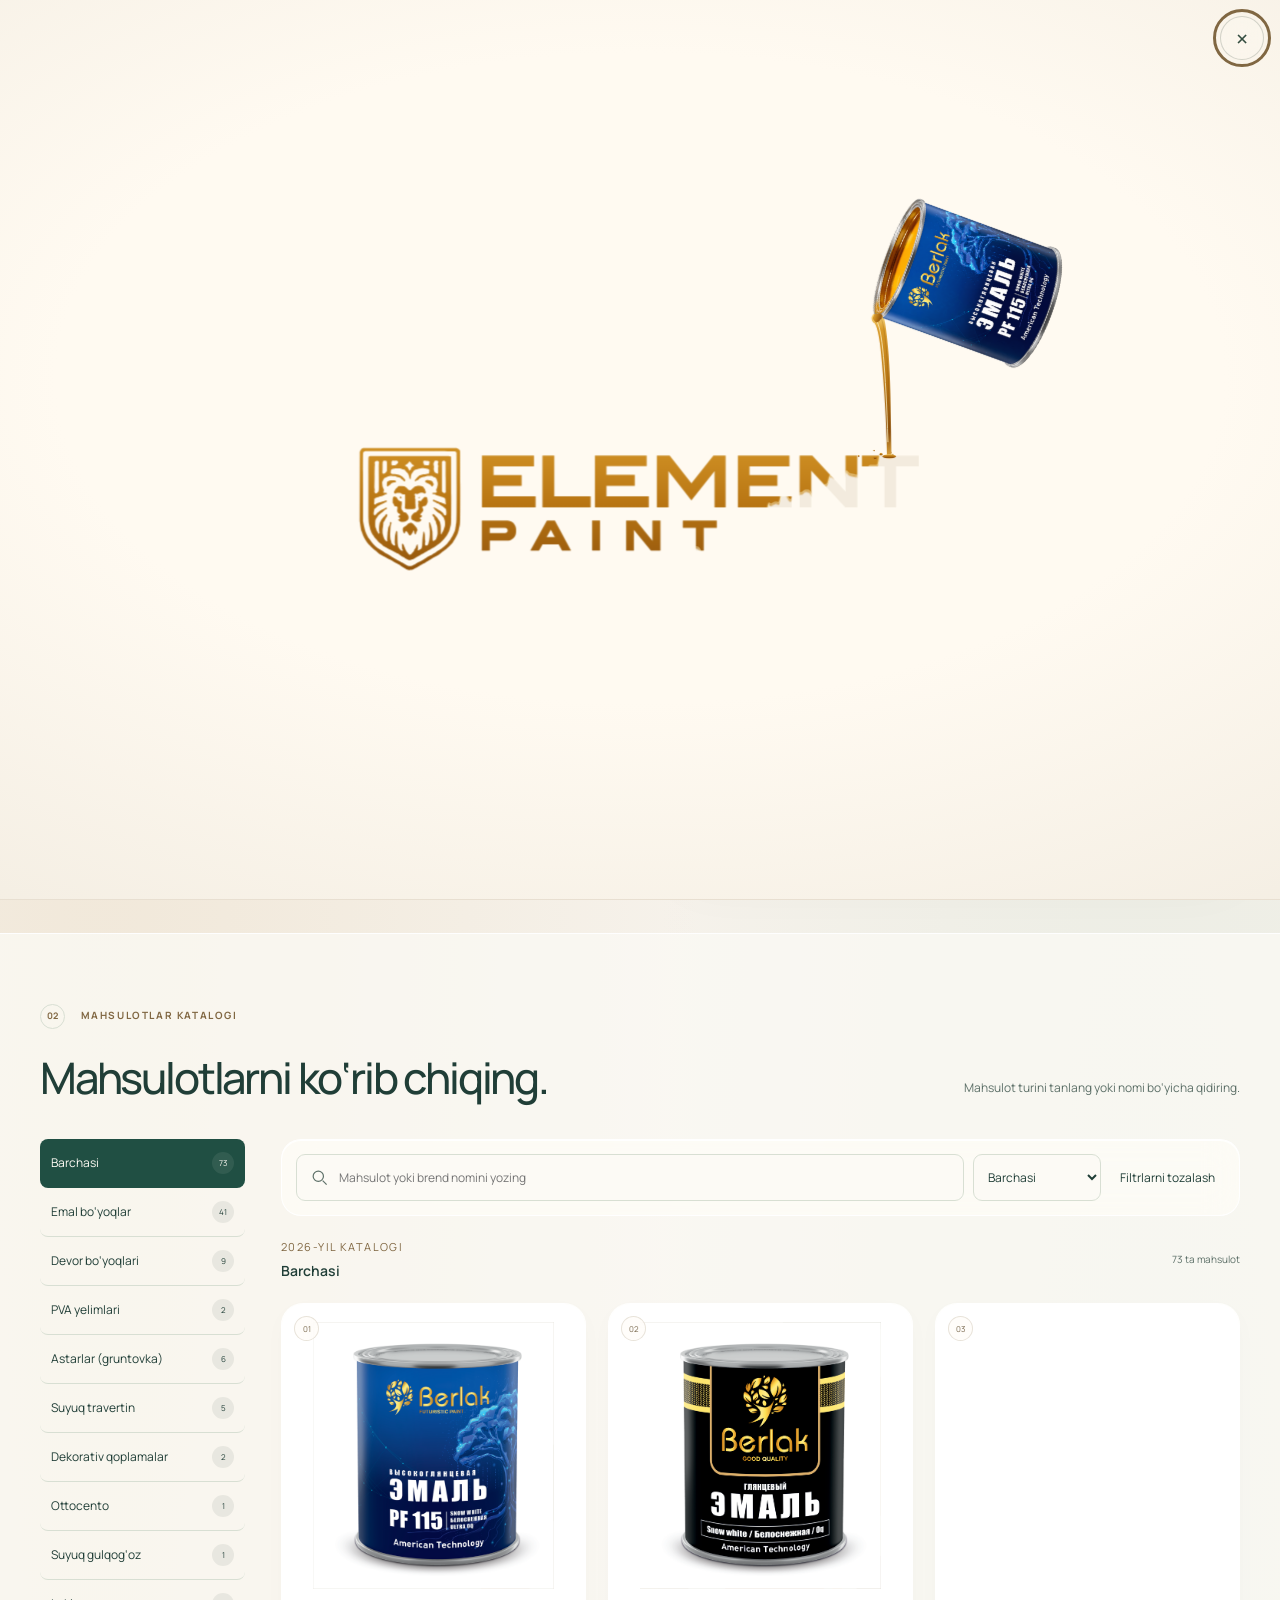
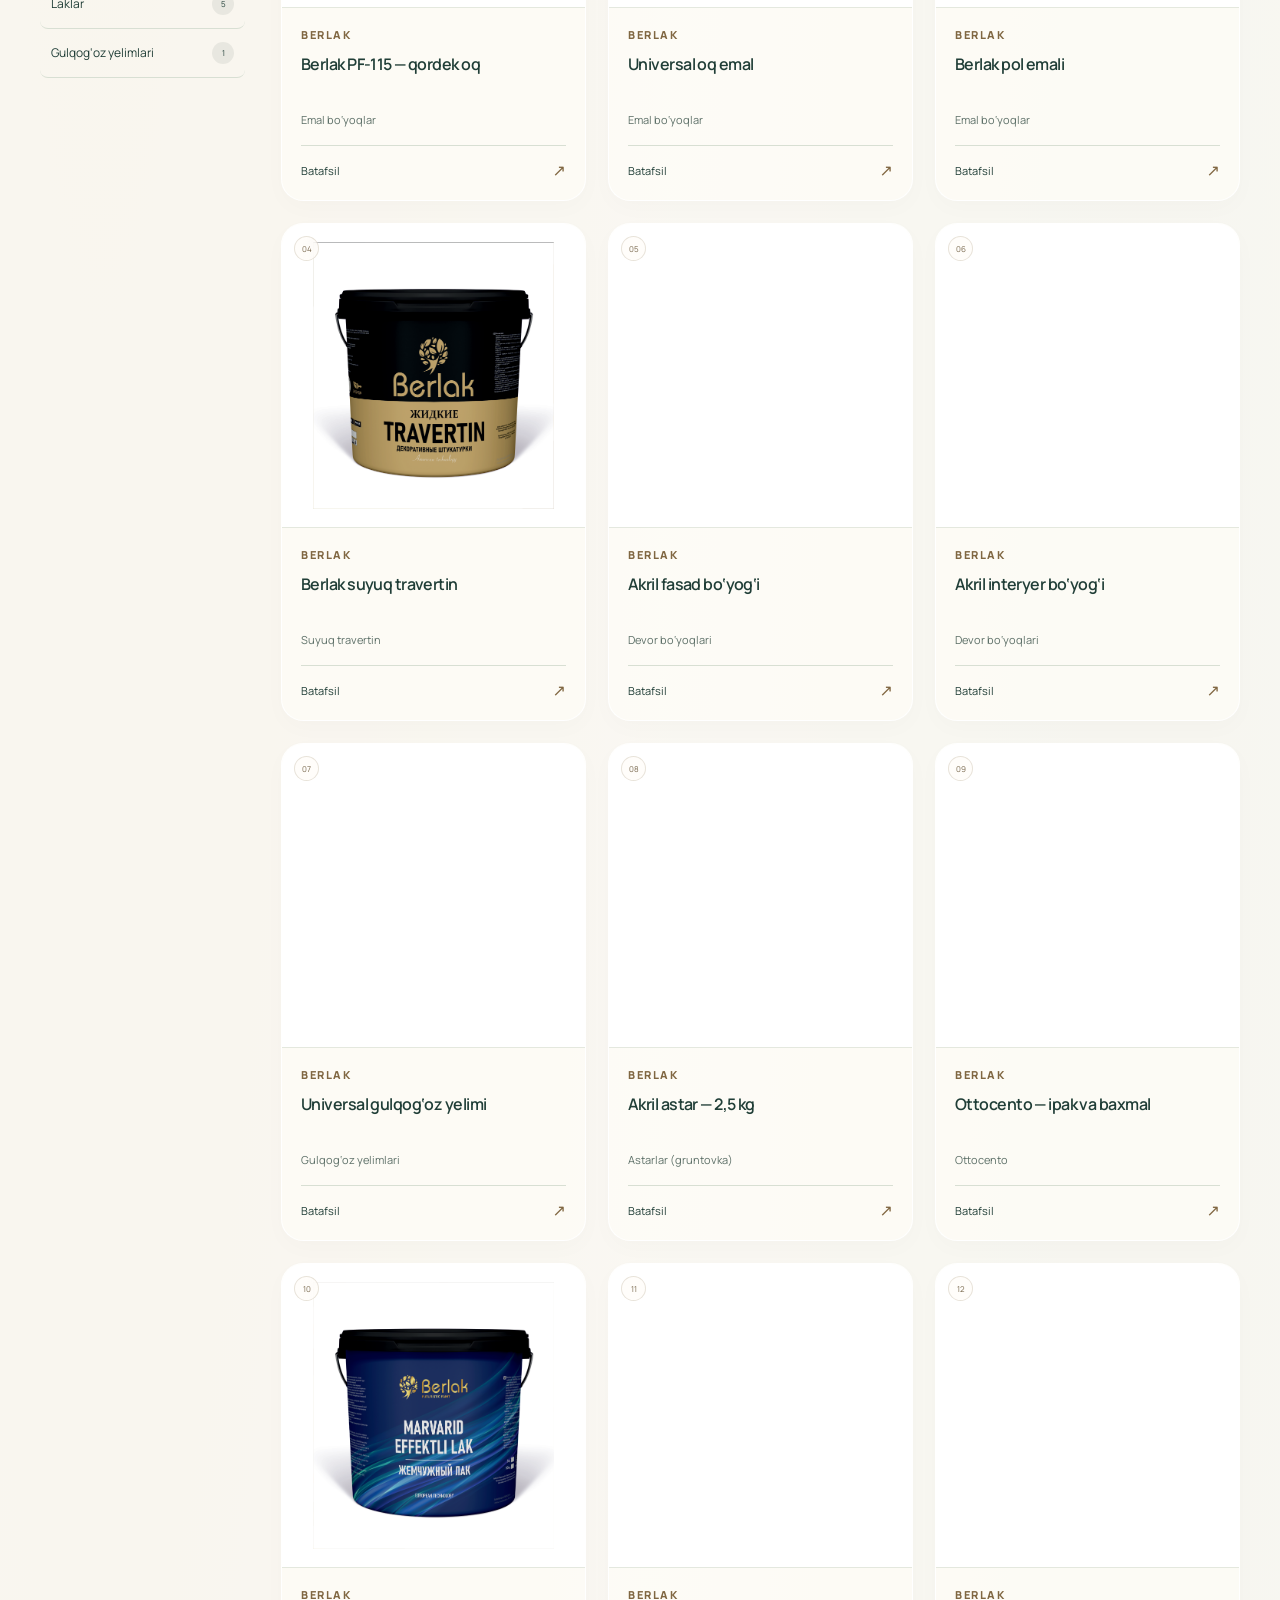
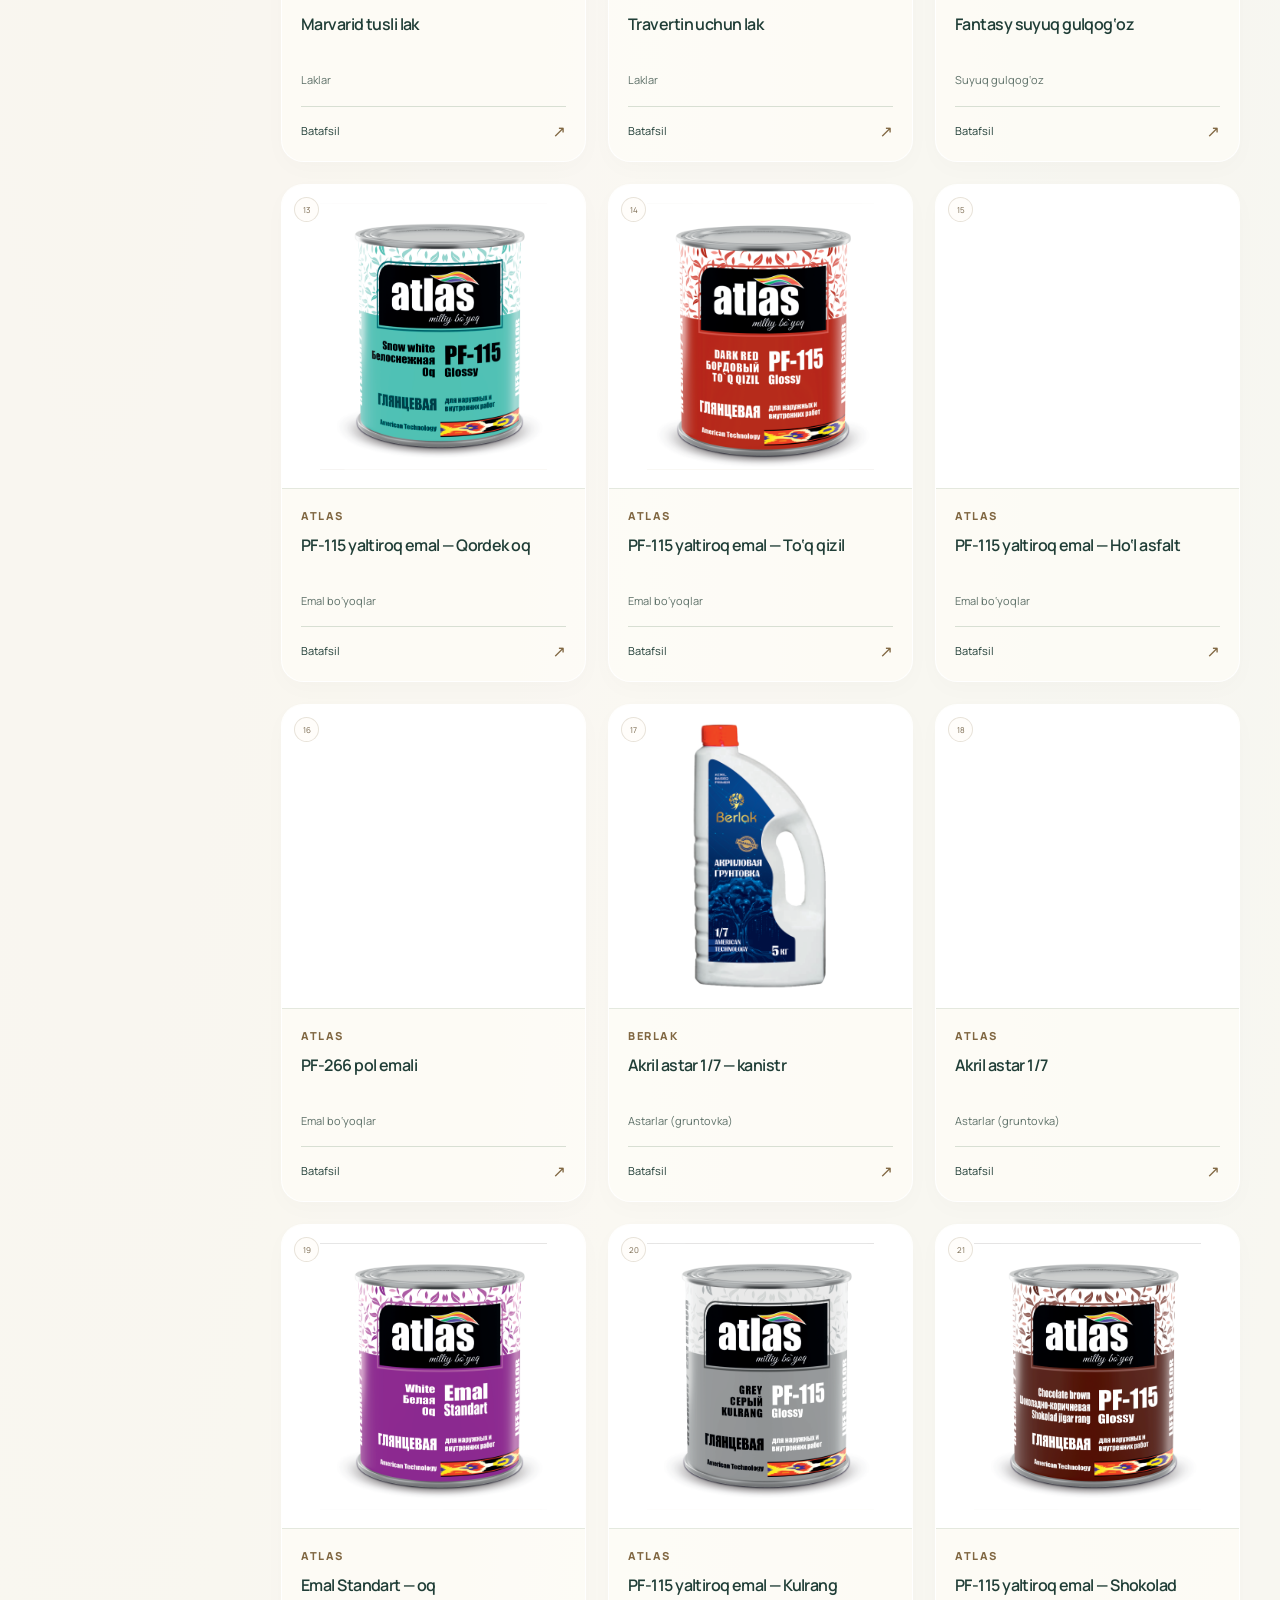
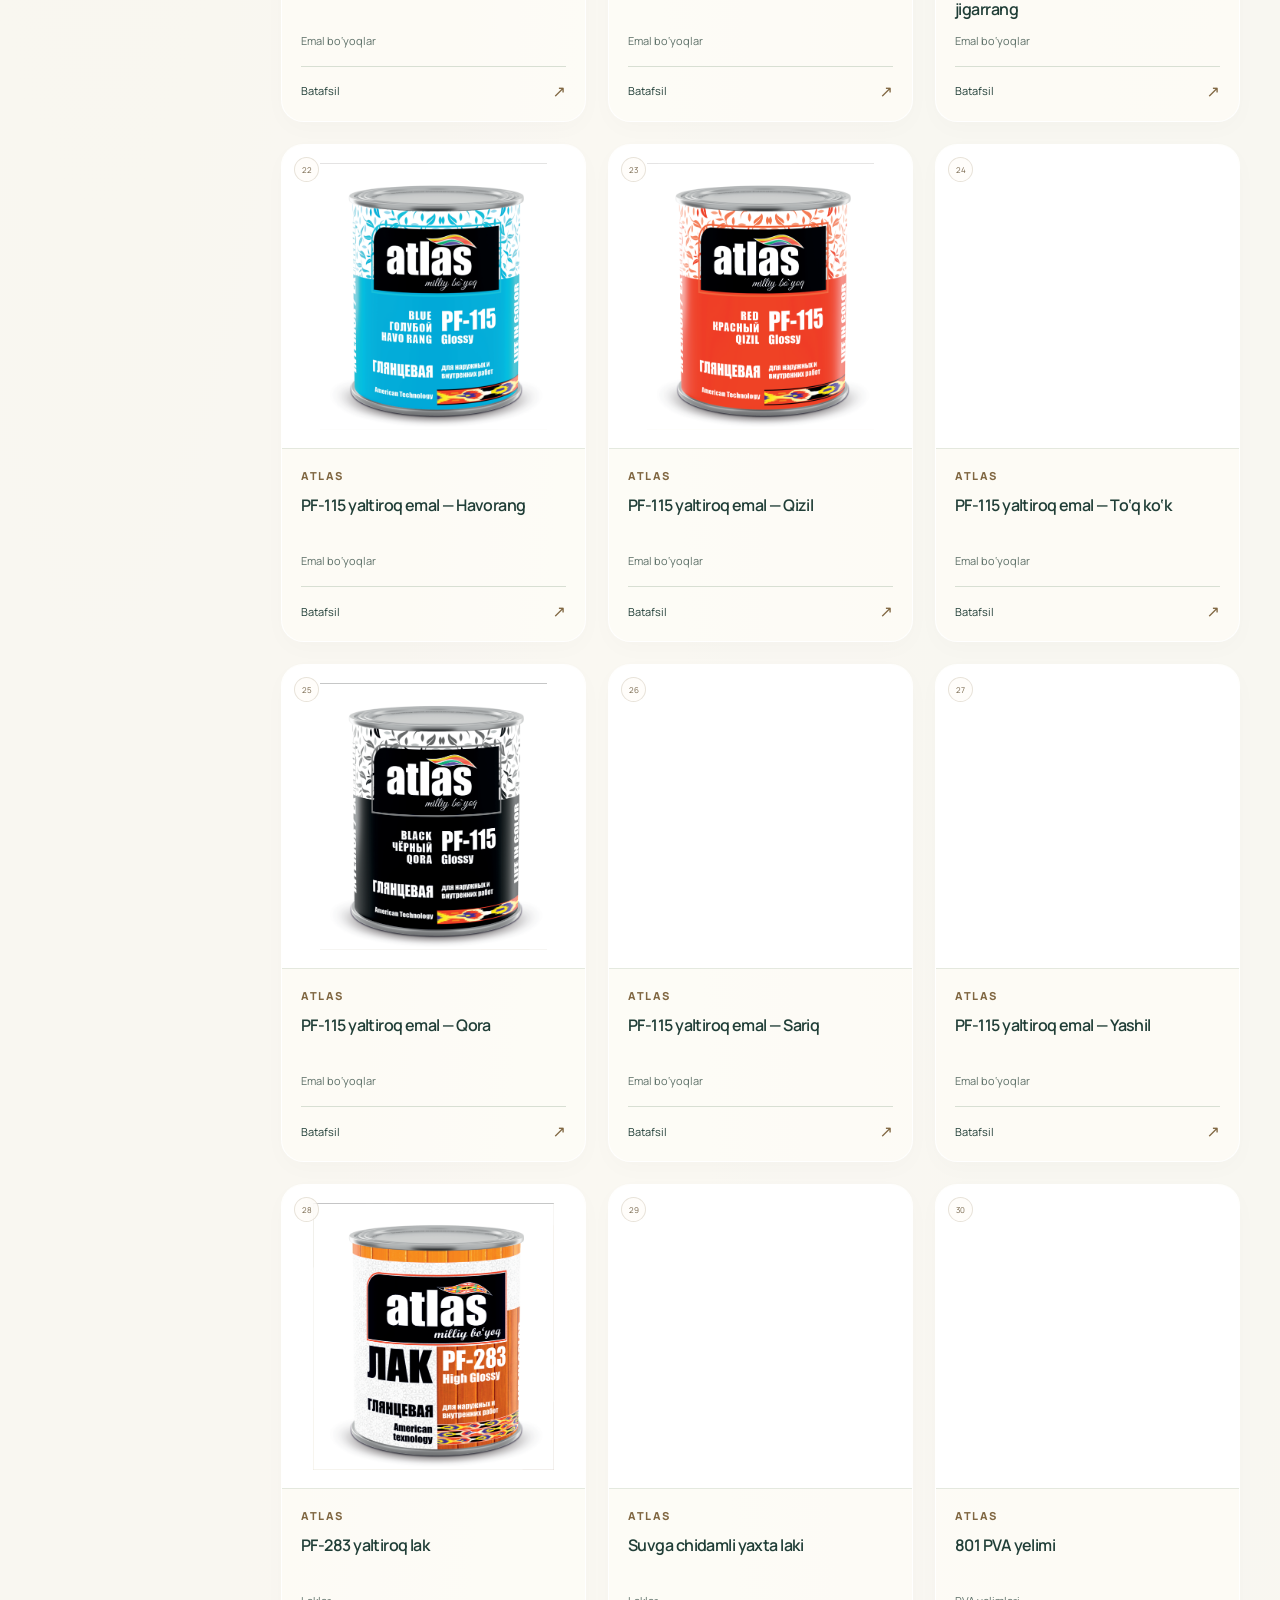
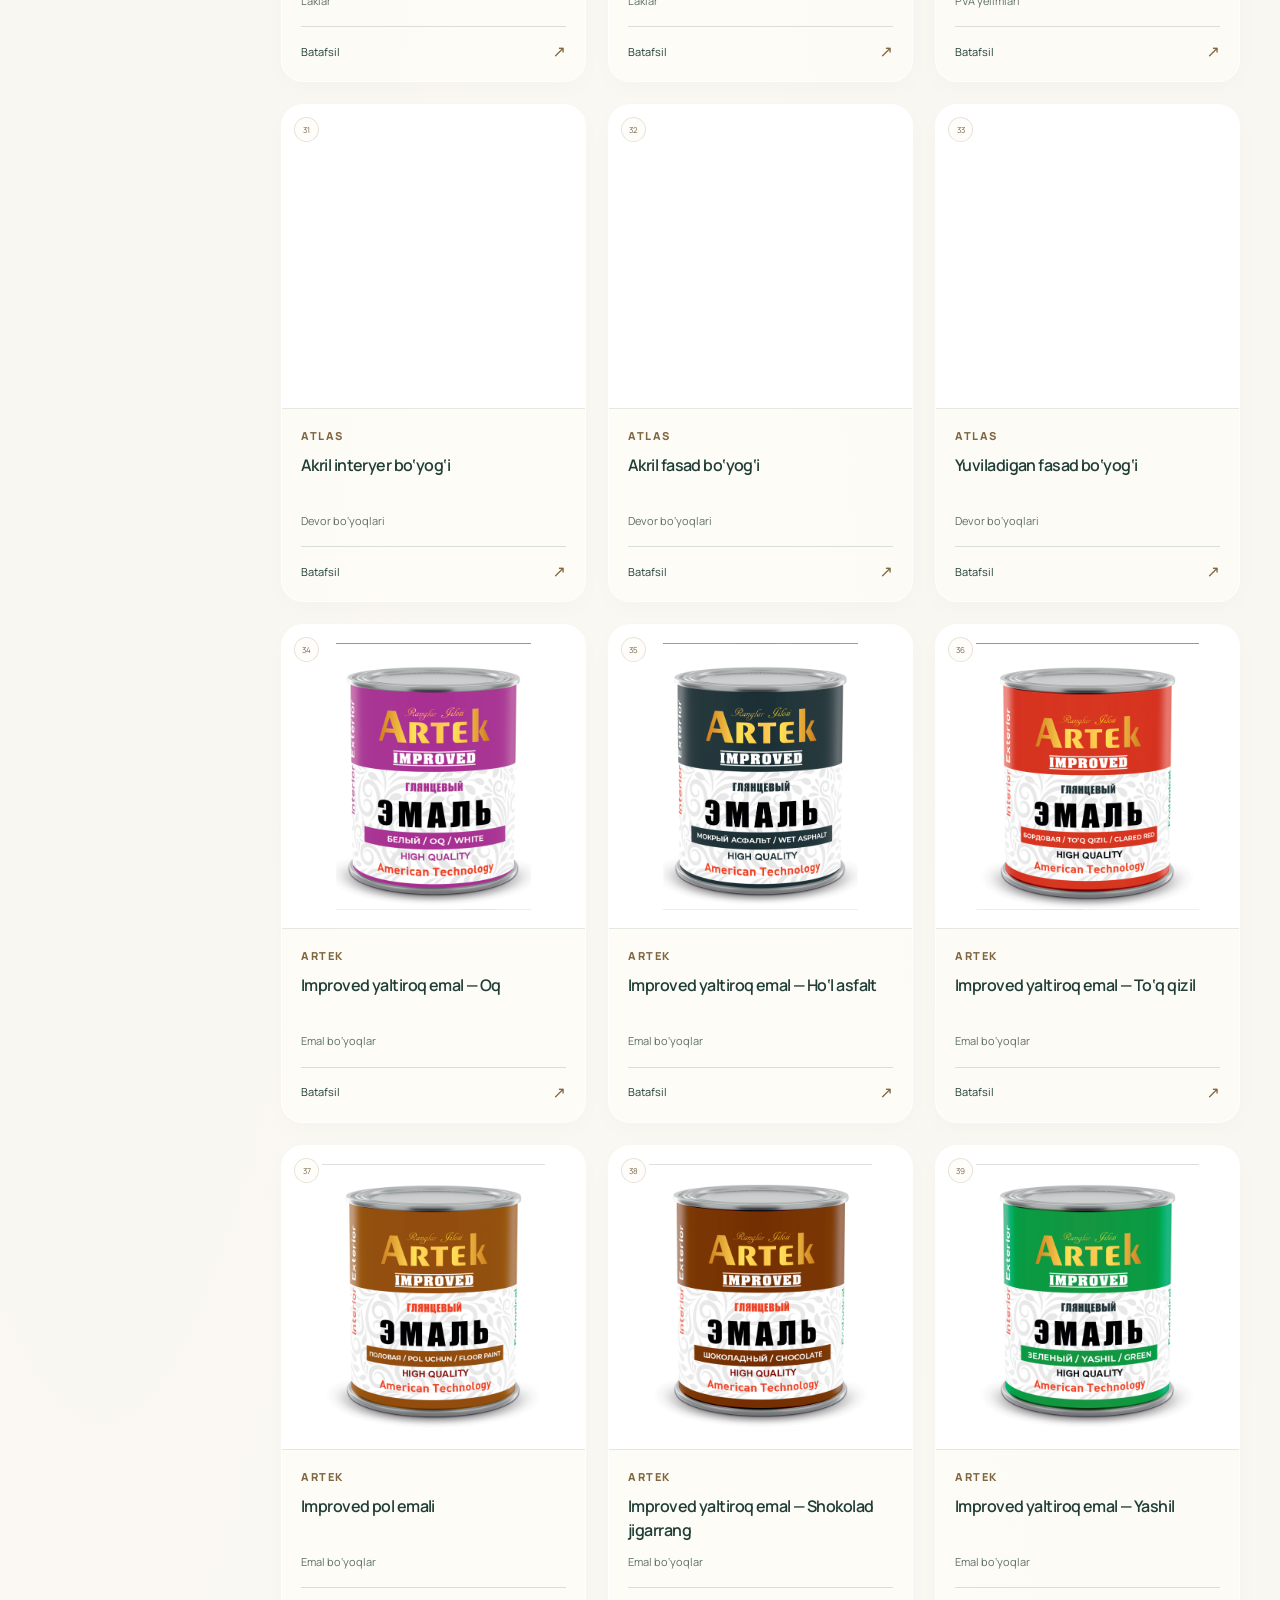
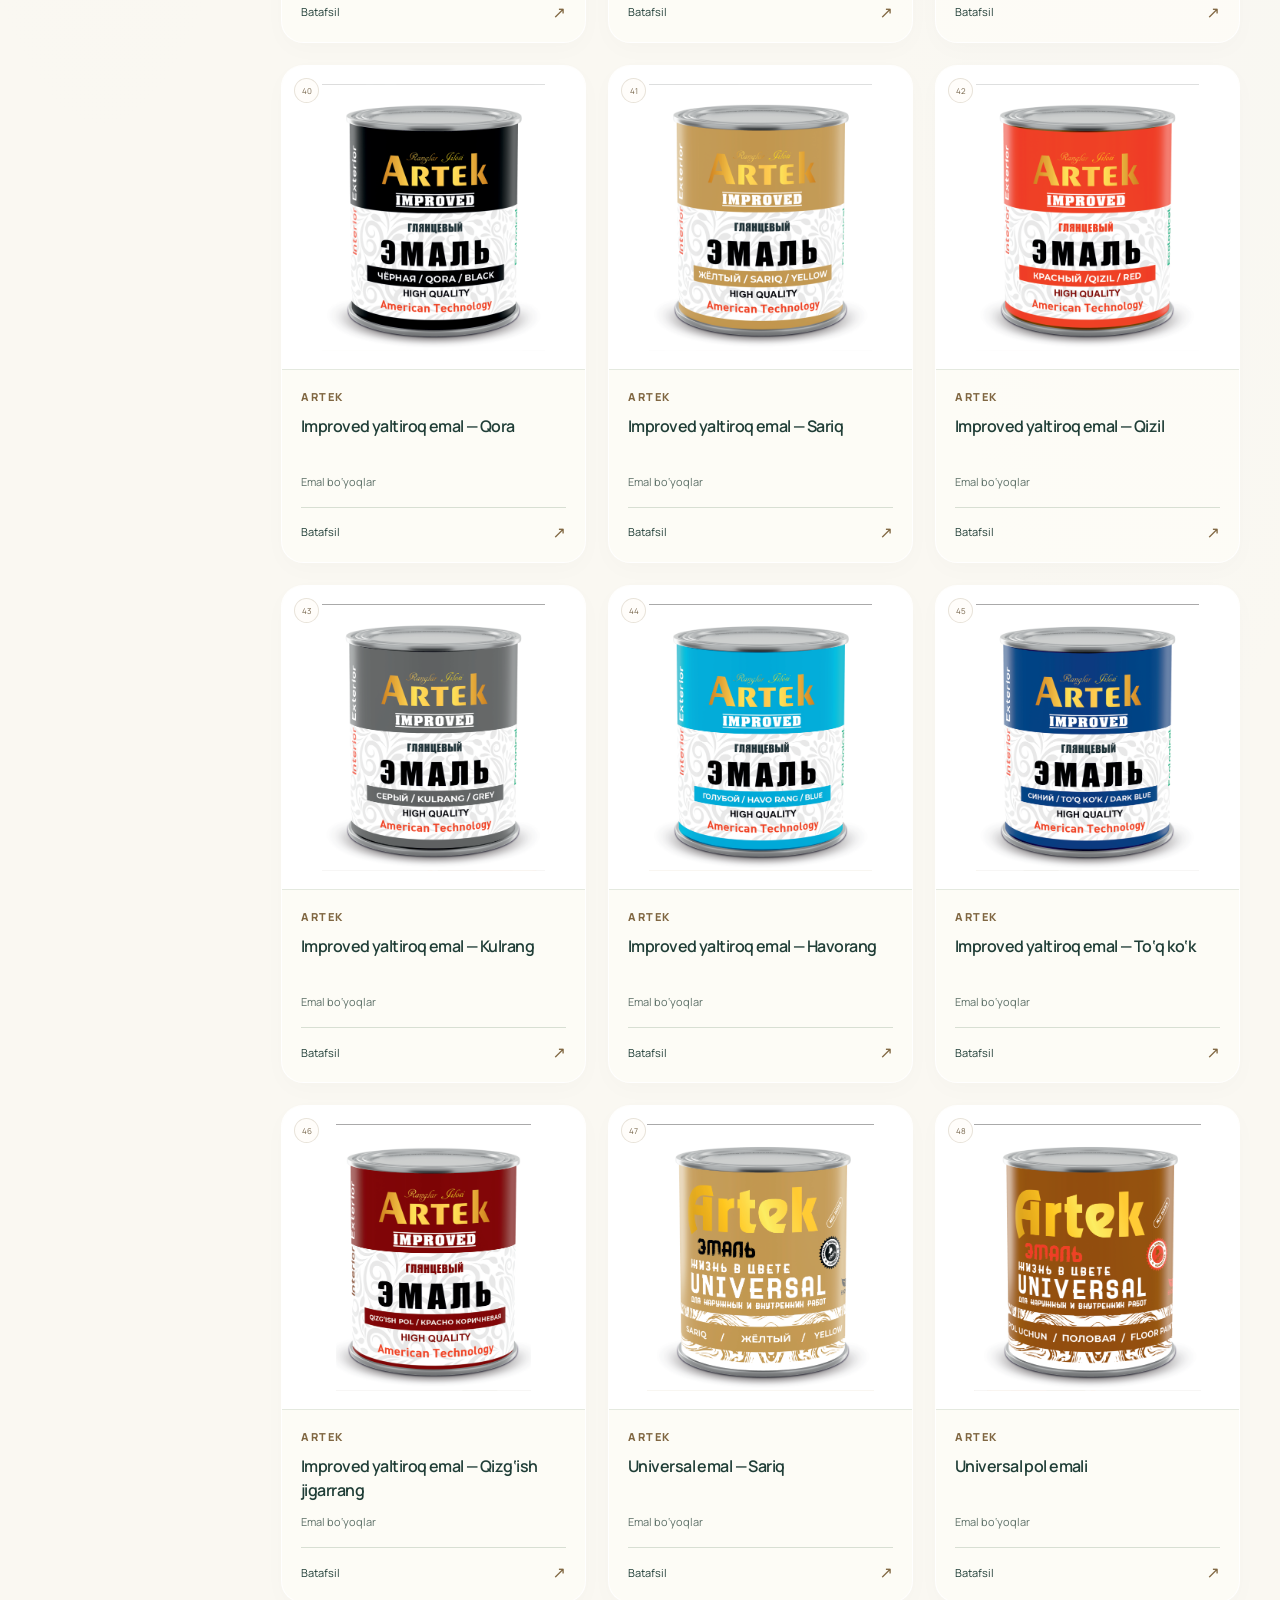
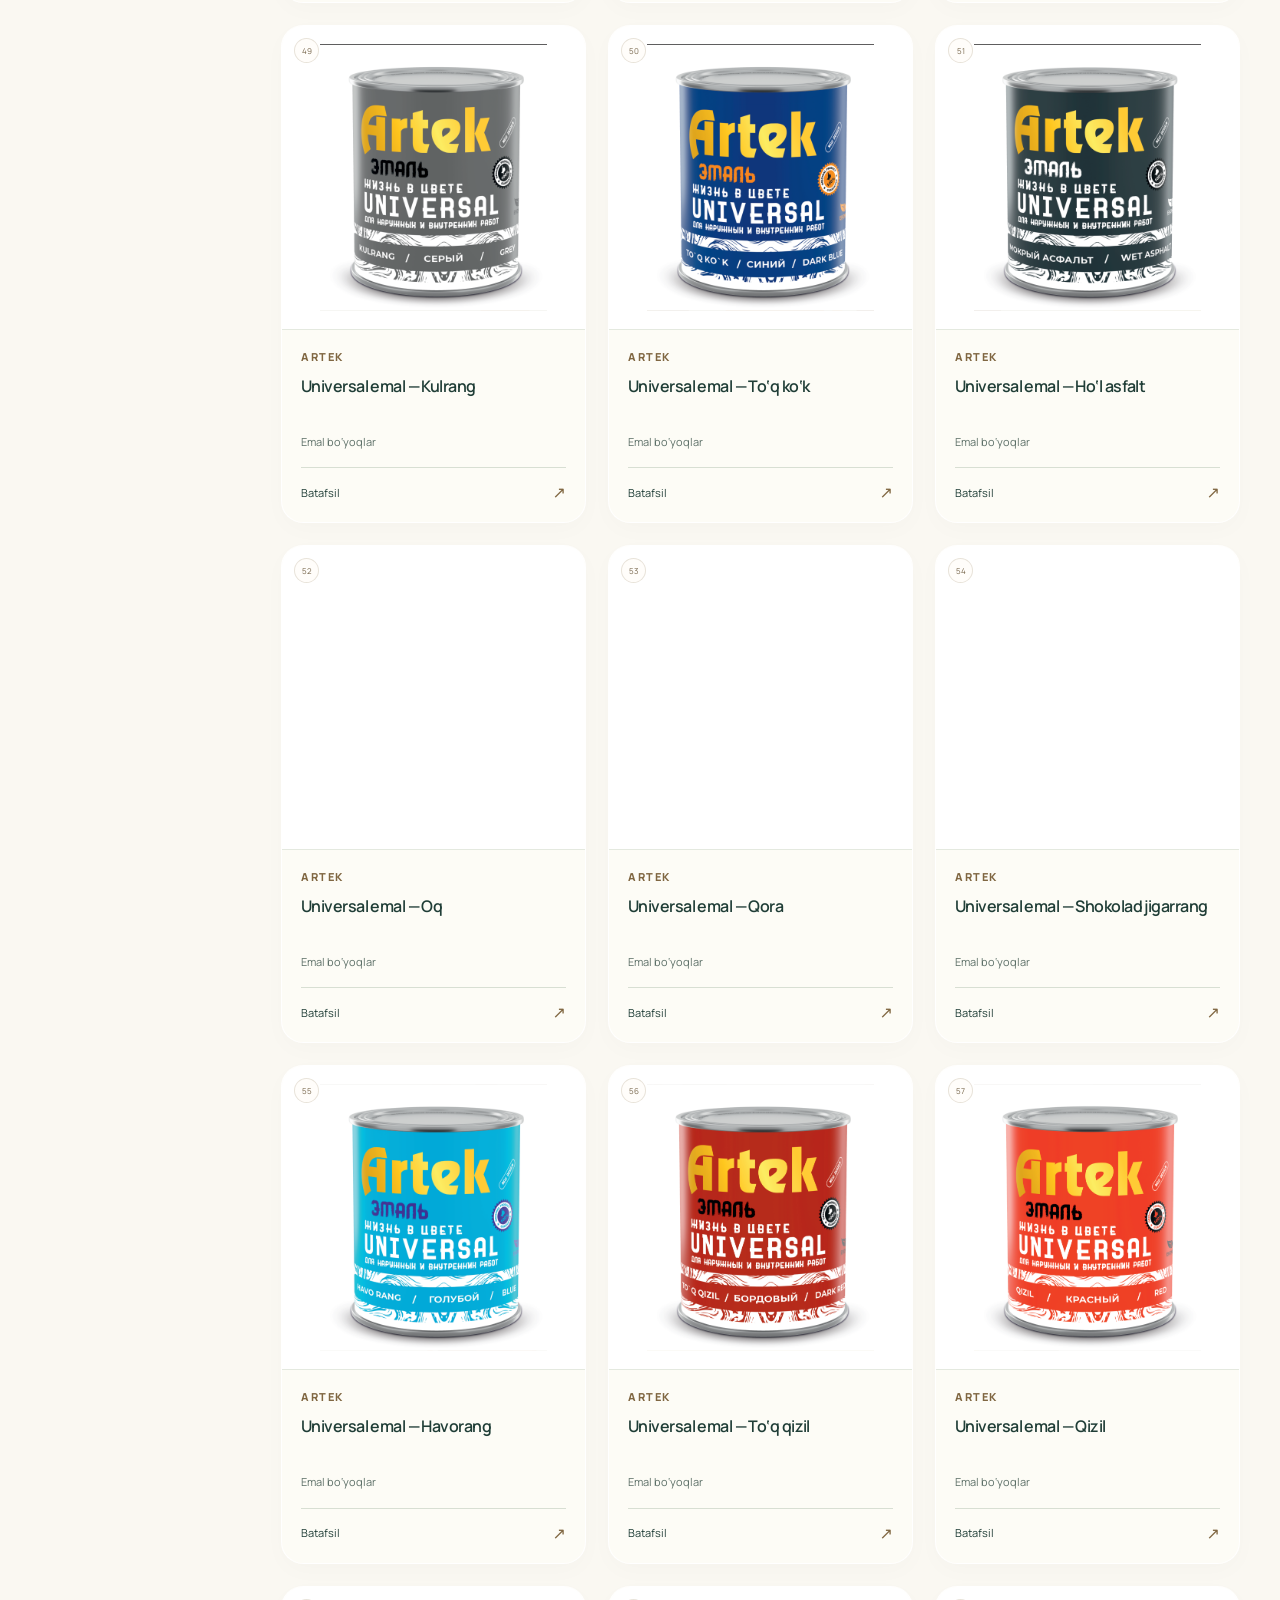
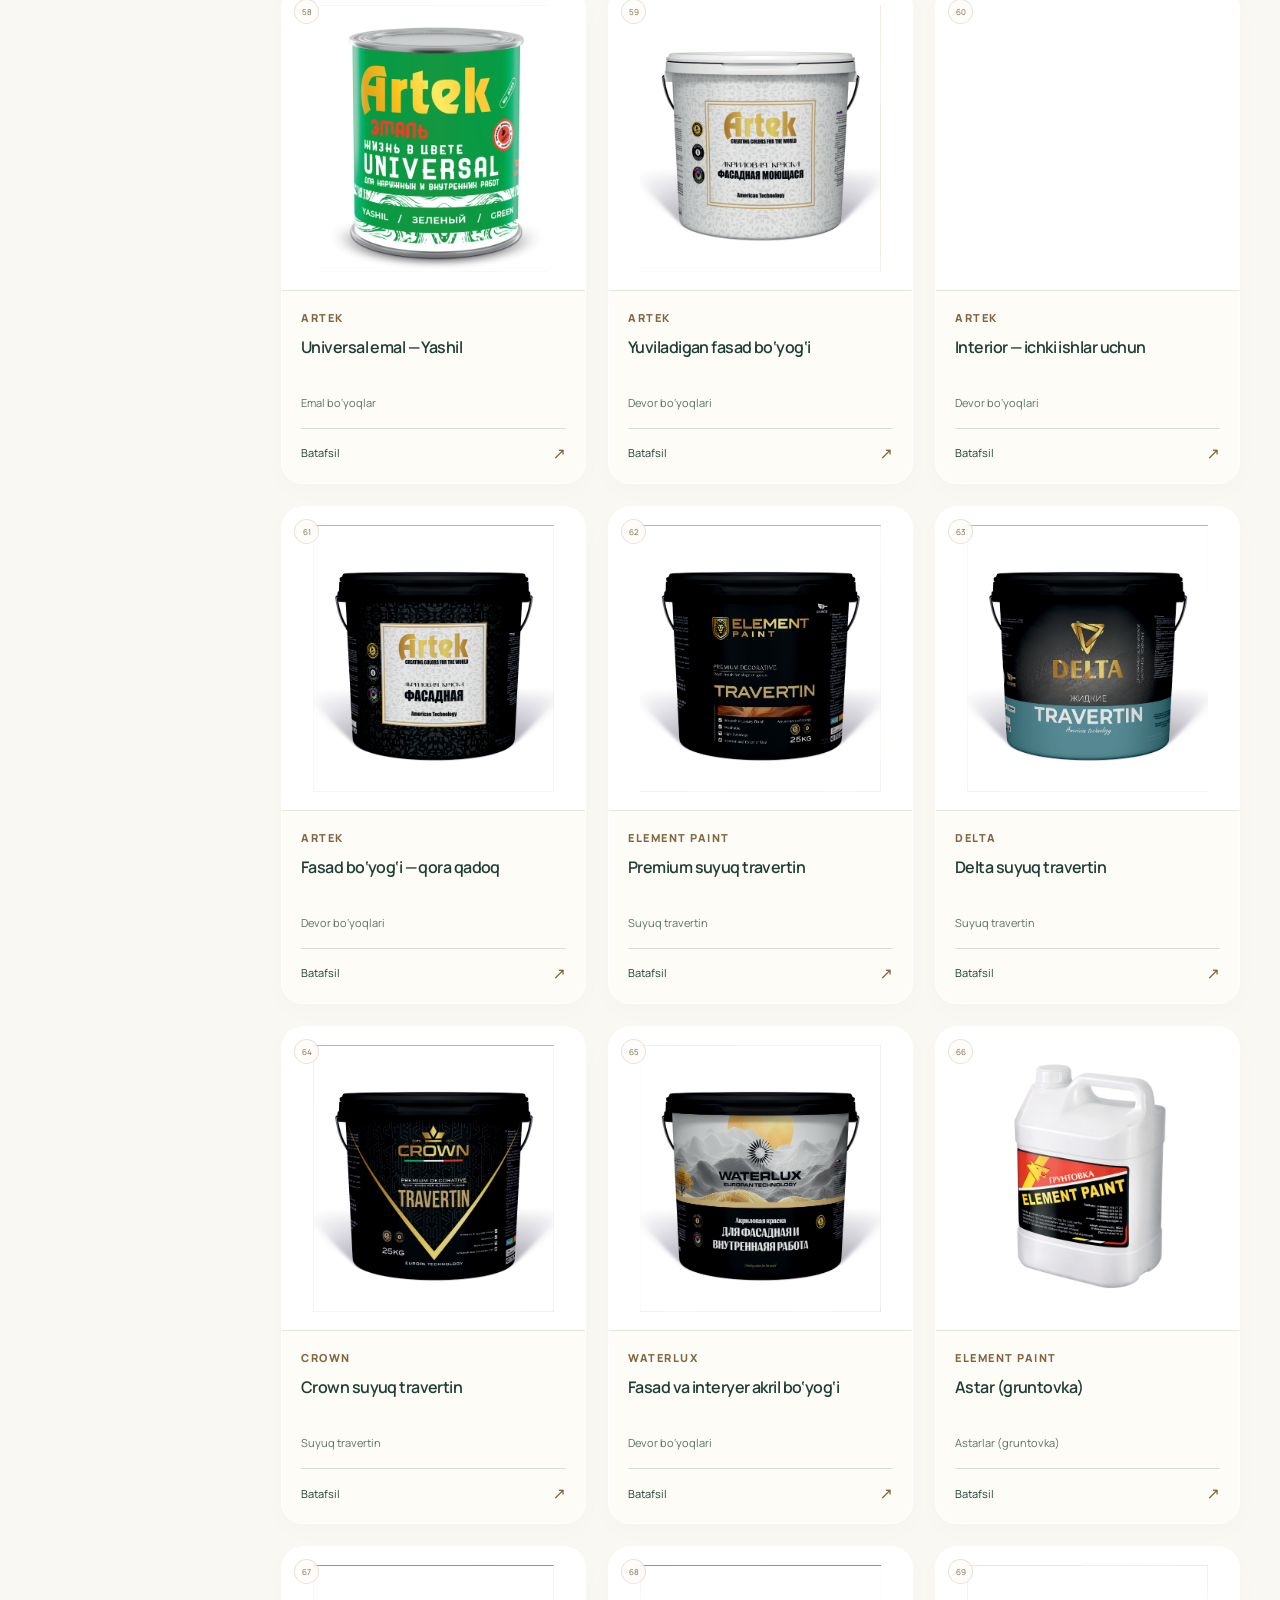
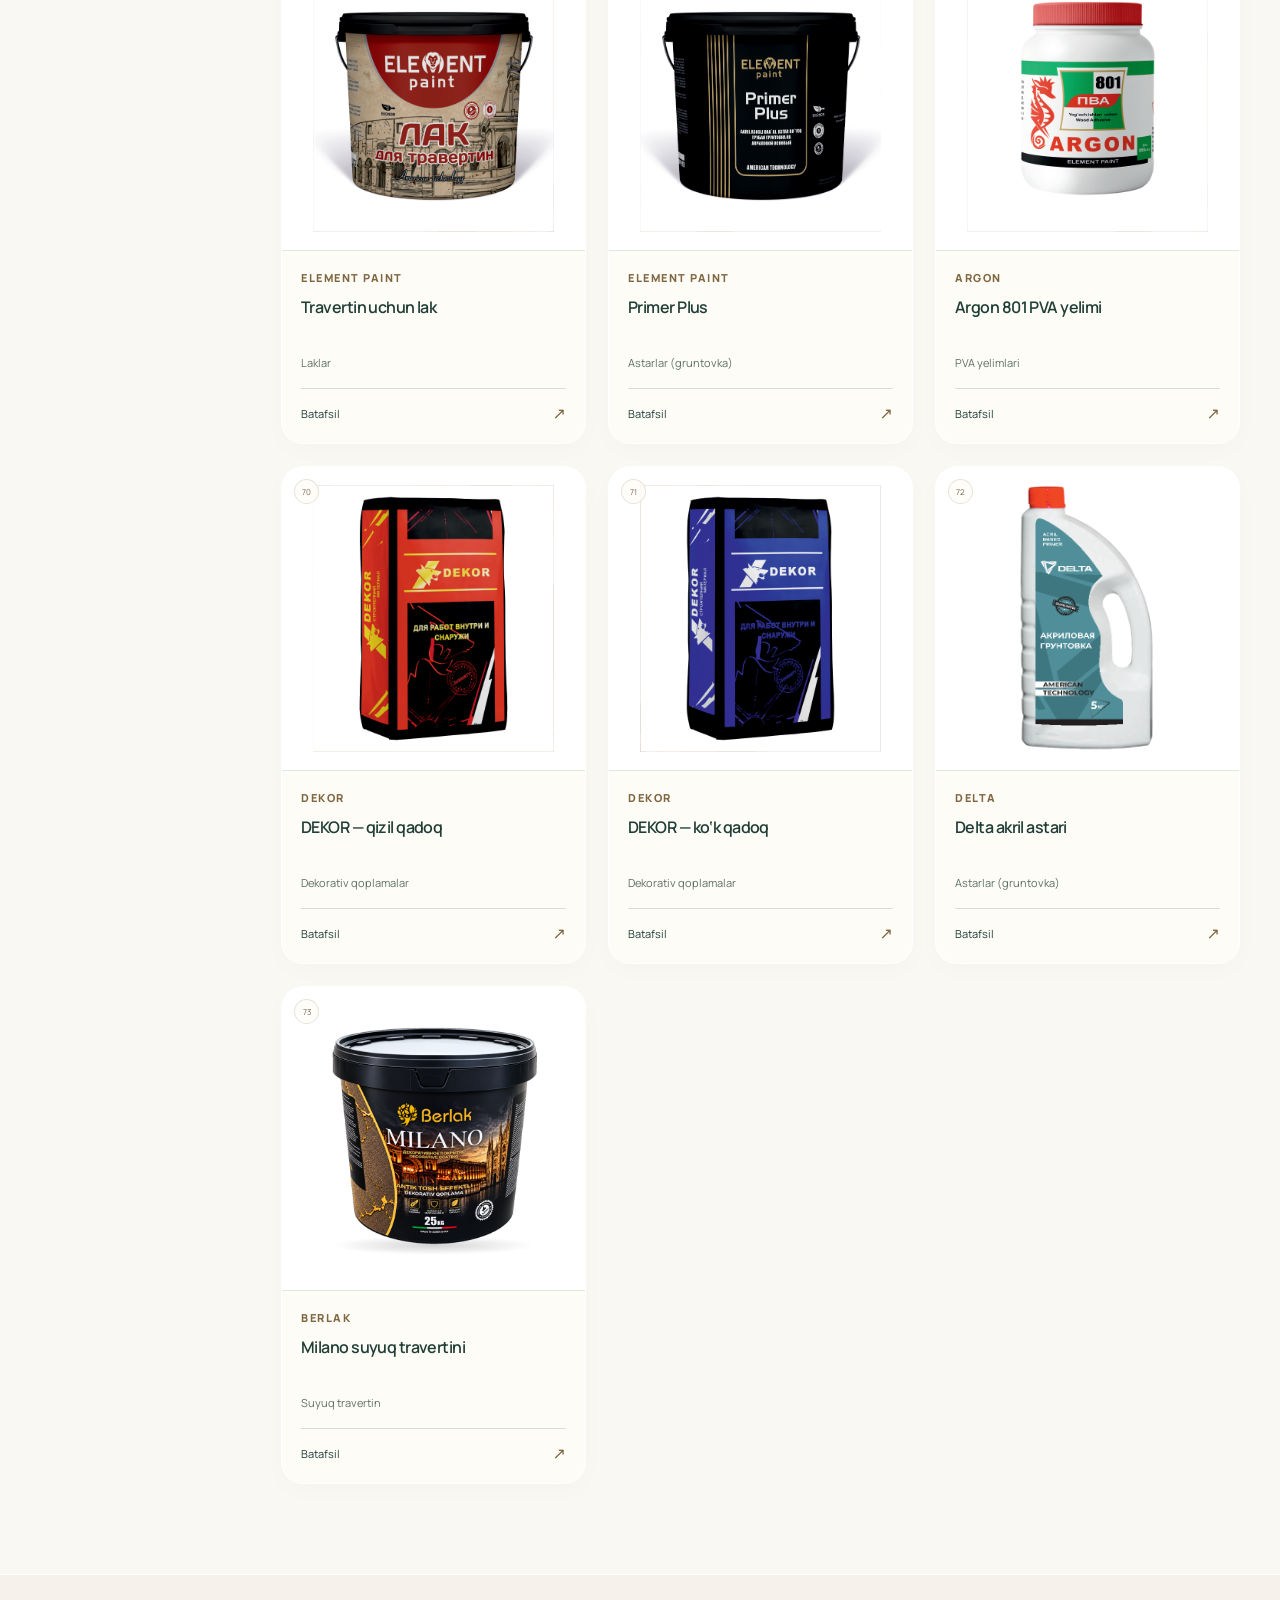
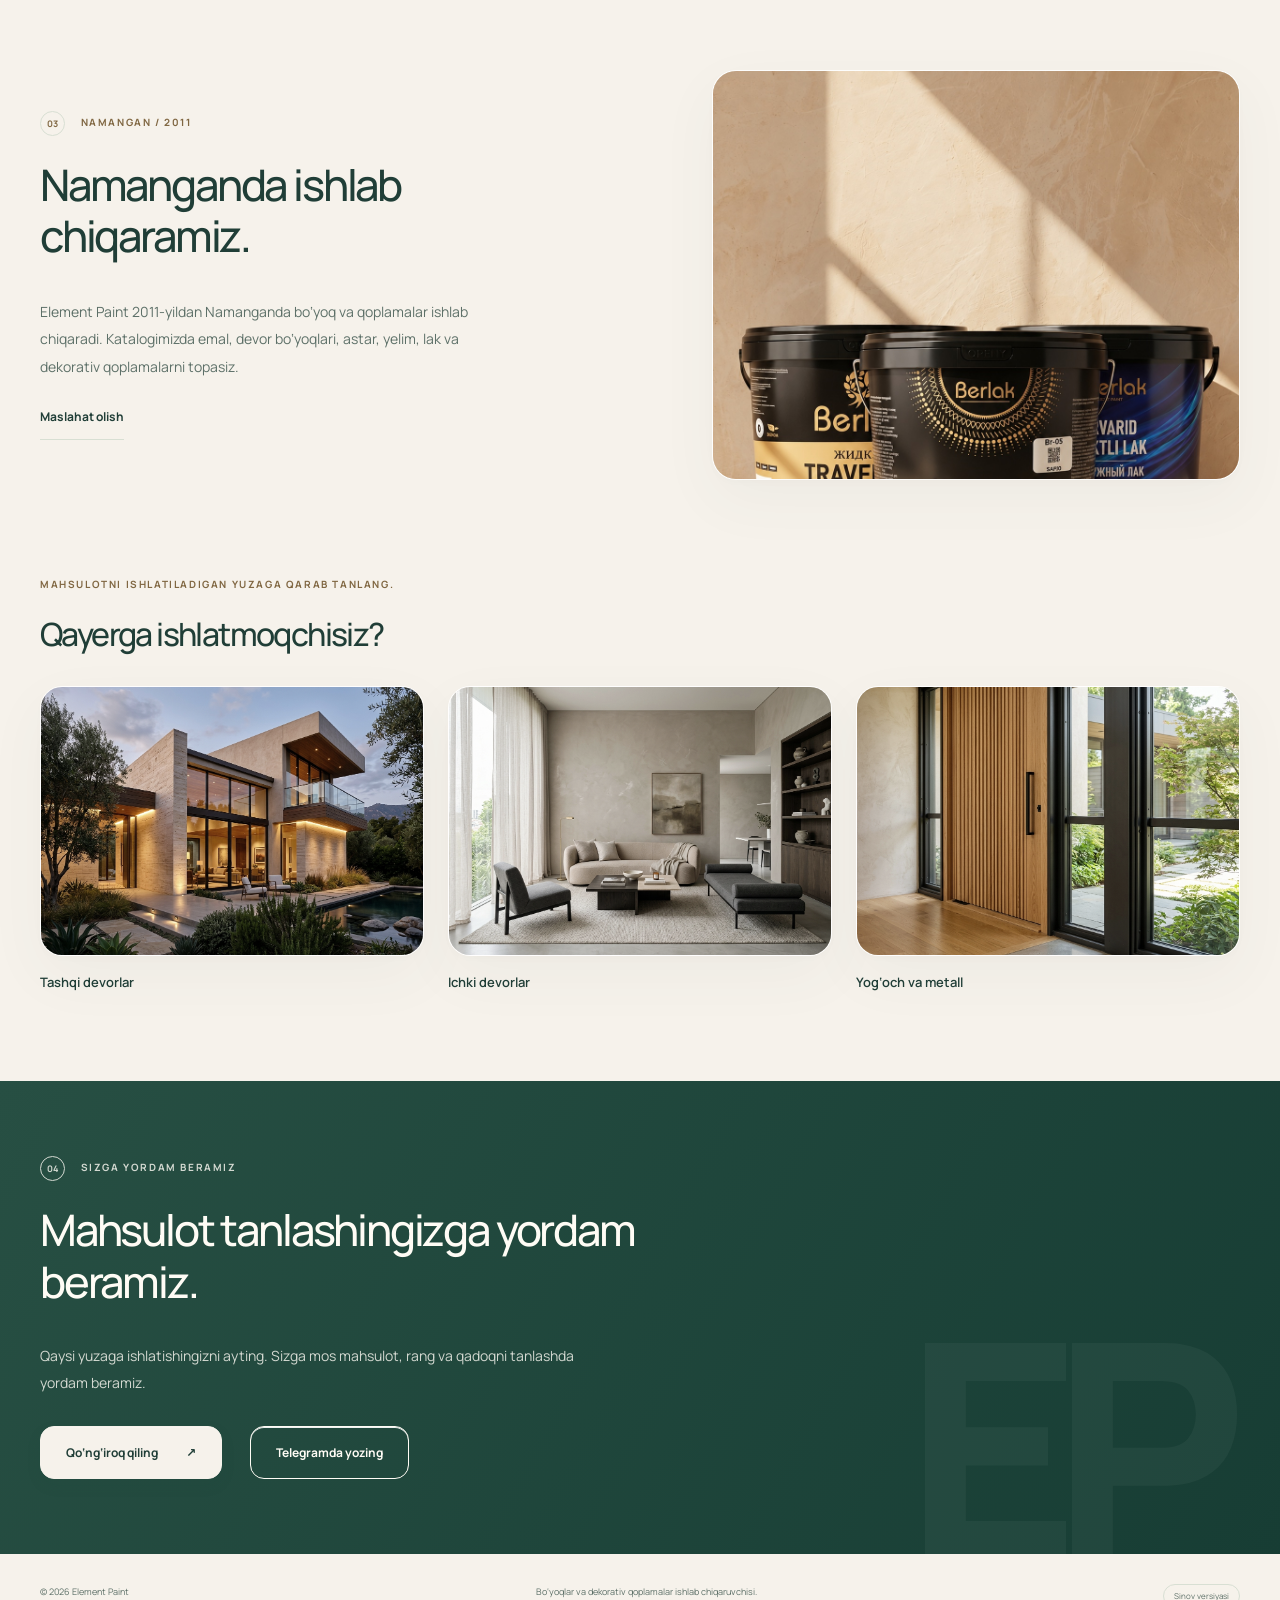
==== commit b04a9a5e: "Publish corrected Milano product cutout" ====
--- a/index.html
+++ b/index.html
@@ -5,9 +5,9 @@
   <meta name="theme-color" content="#f5eedf"><meta name="robots" content="noindex,nofollow">
   <meta name="description" content="Element Paint — bo‘yoqlar va dekorativ qoplamalar ishlab chiqaruvchisi. Mahsulotlar katalogi.">
   <title>Element Paint — Mahsulotlar</title>
-  <link rel="icon" href="assets/logo_light.png"><link rel="stylesheet" href="preview.css?v=20261014.1">
-  <link rel="stylesheet" href="supplied-loader.css?v=20261014.1">
-  <script type="module" src="preview-app.js?v=20261014.1"></script>
+  <link rel="icon" href="assets/logo_light.png"><link rel="stylesheet" href="preview.css?v=20261015.1">
+  <link rel="stylesheet" href="supplied-loader.css?v=20261015.1">
+  <script type="module" src="preview-app.js?v=20261015.1"></script>
 </head>
 <body>
   <a class="skip-link" href="#main" data-i18n="skip">Asosiy mazmunga o‘tish</a>
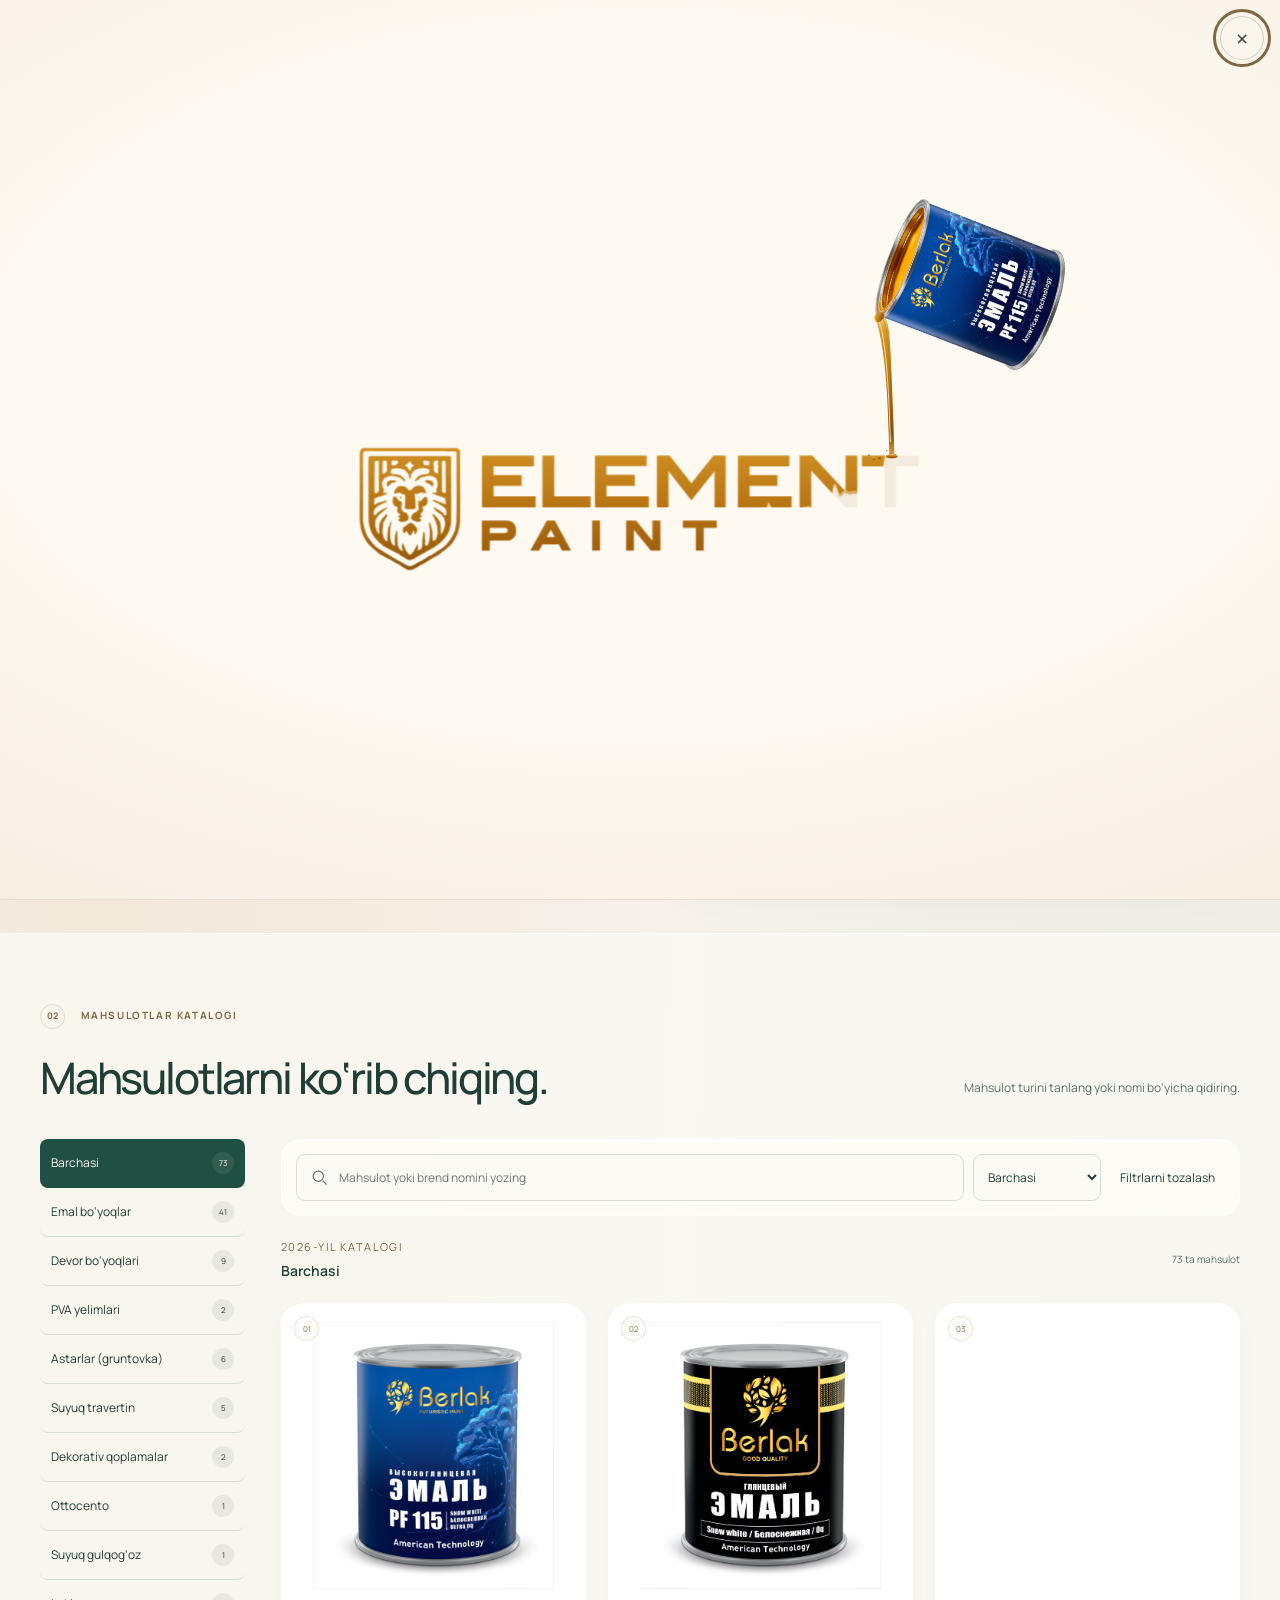
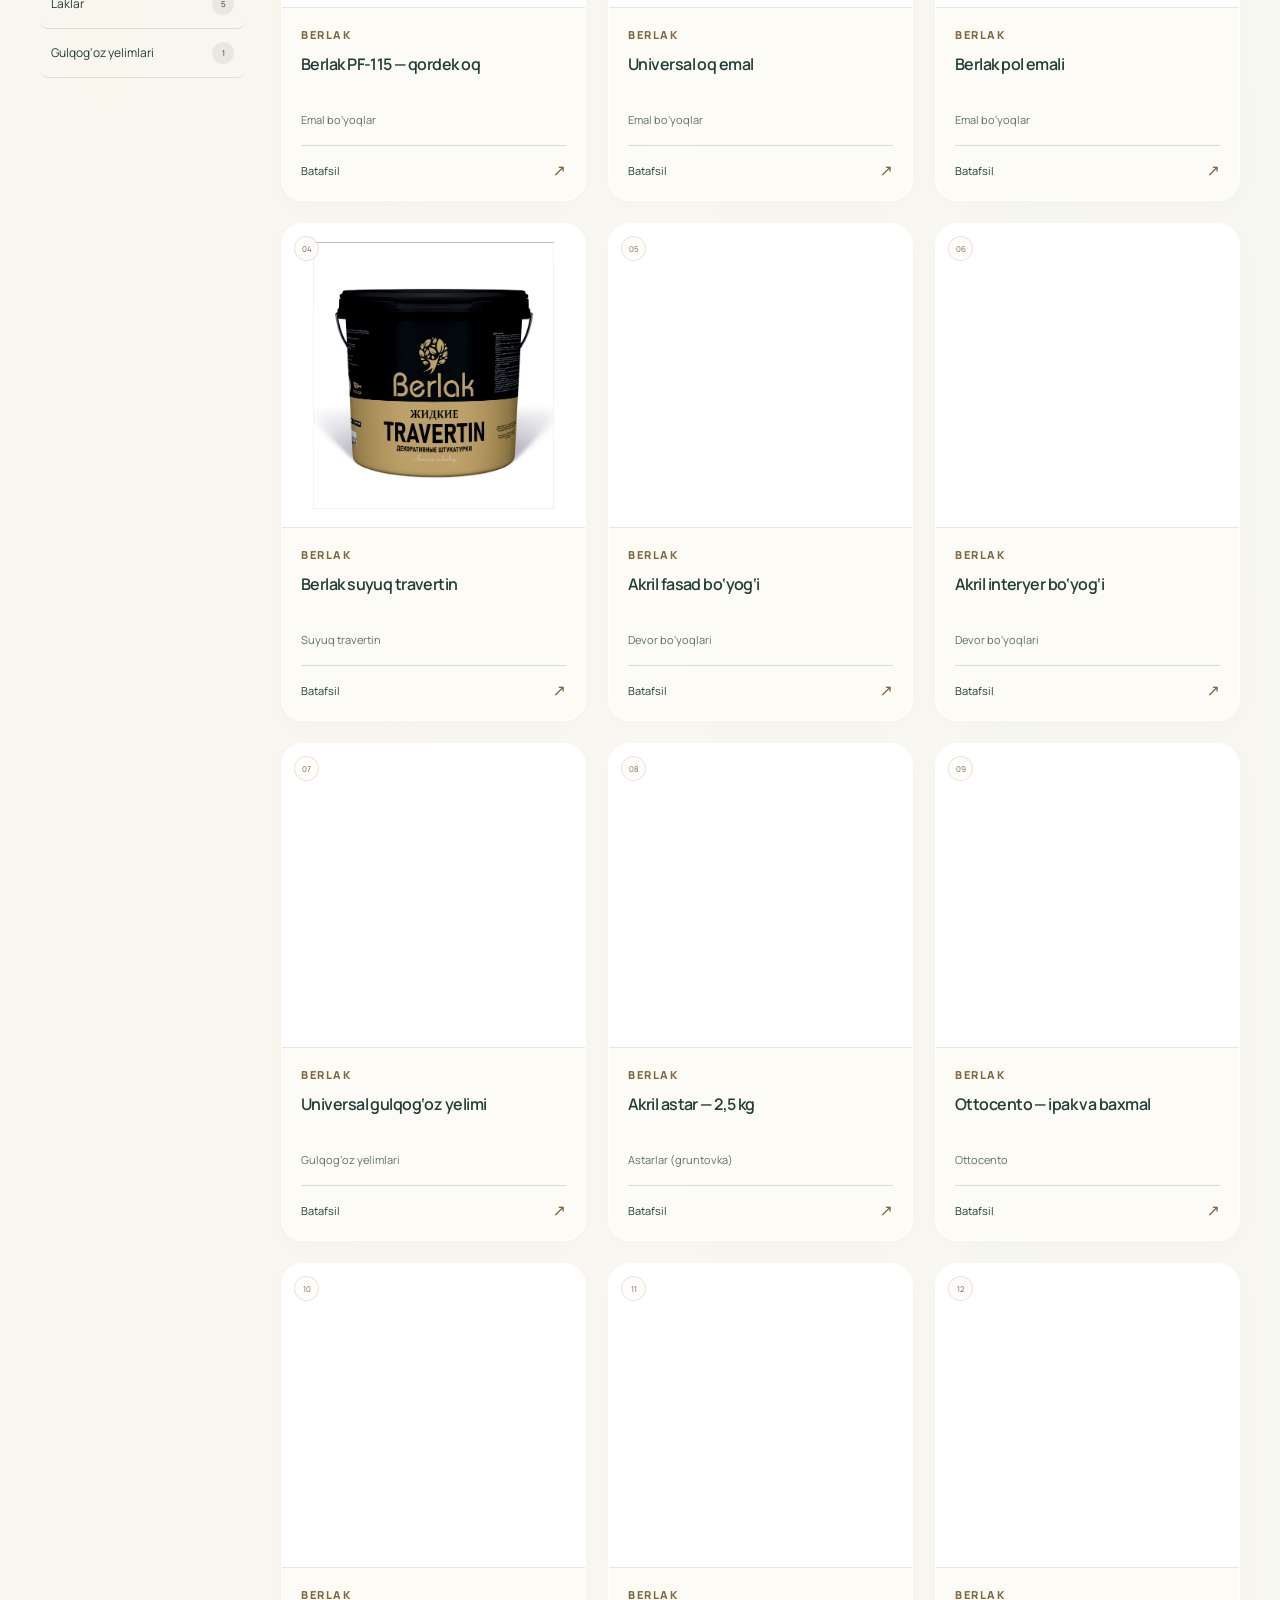
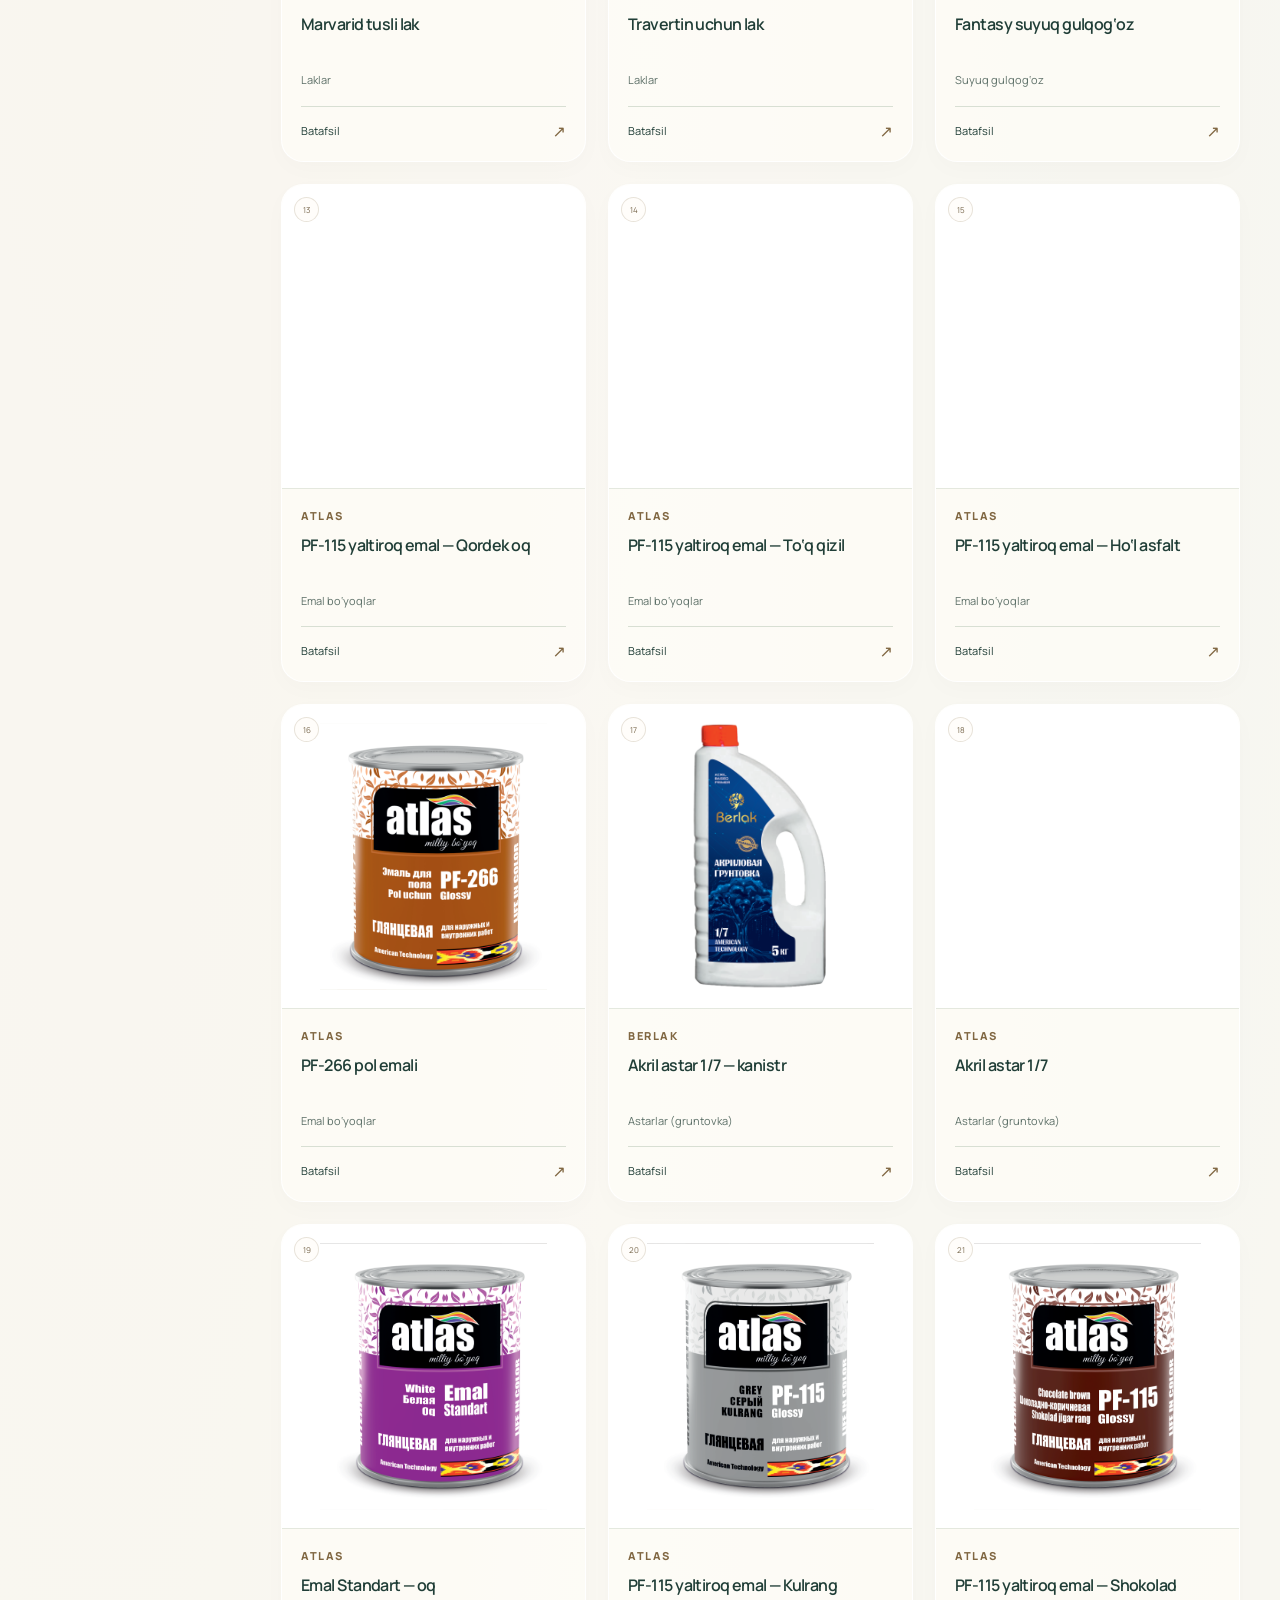
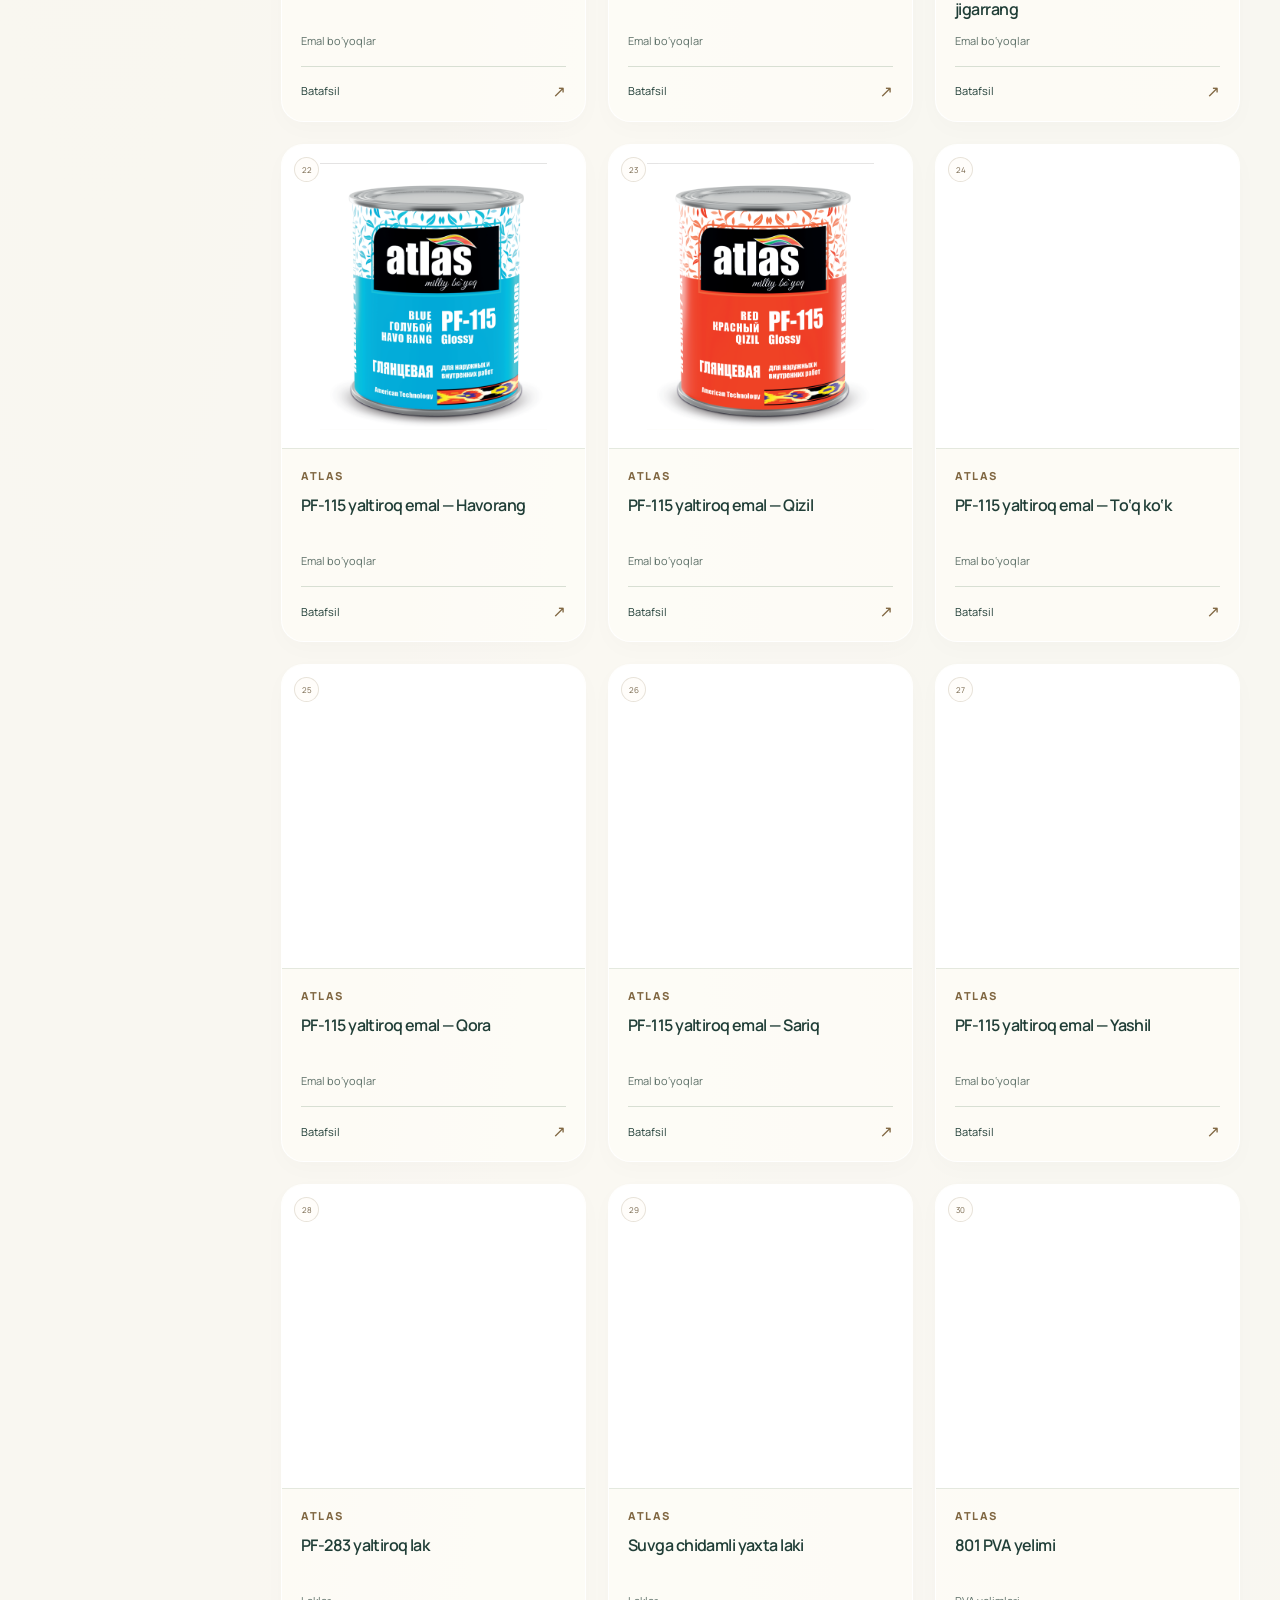
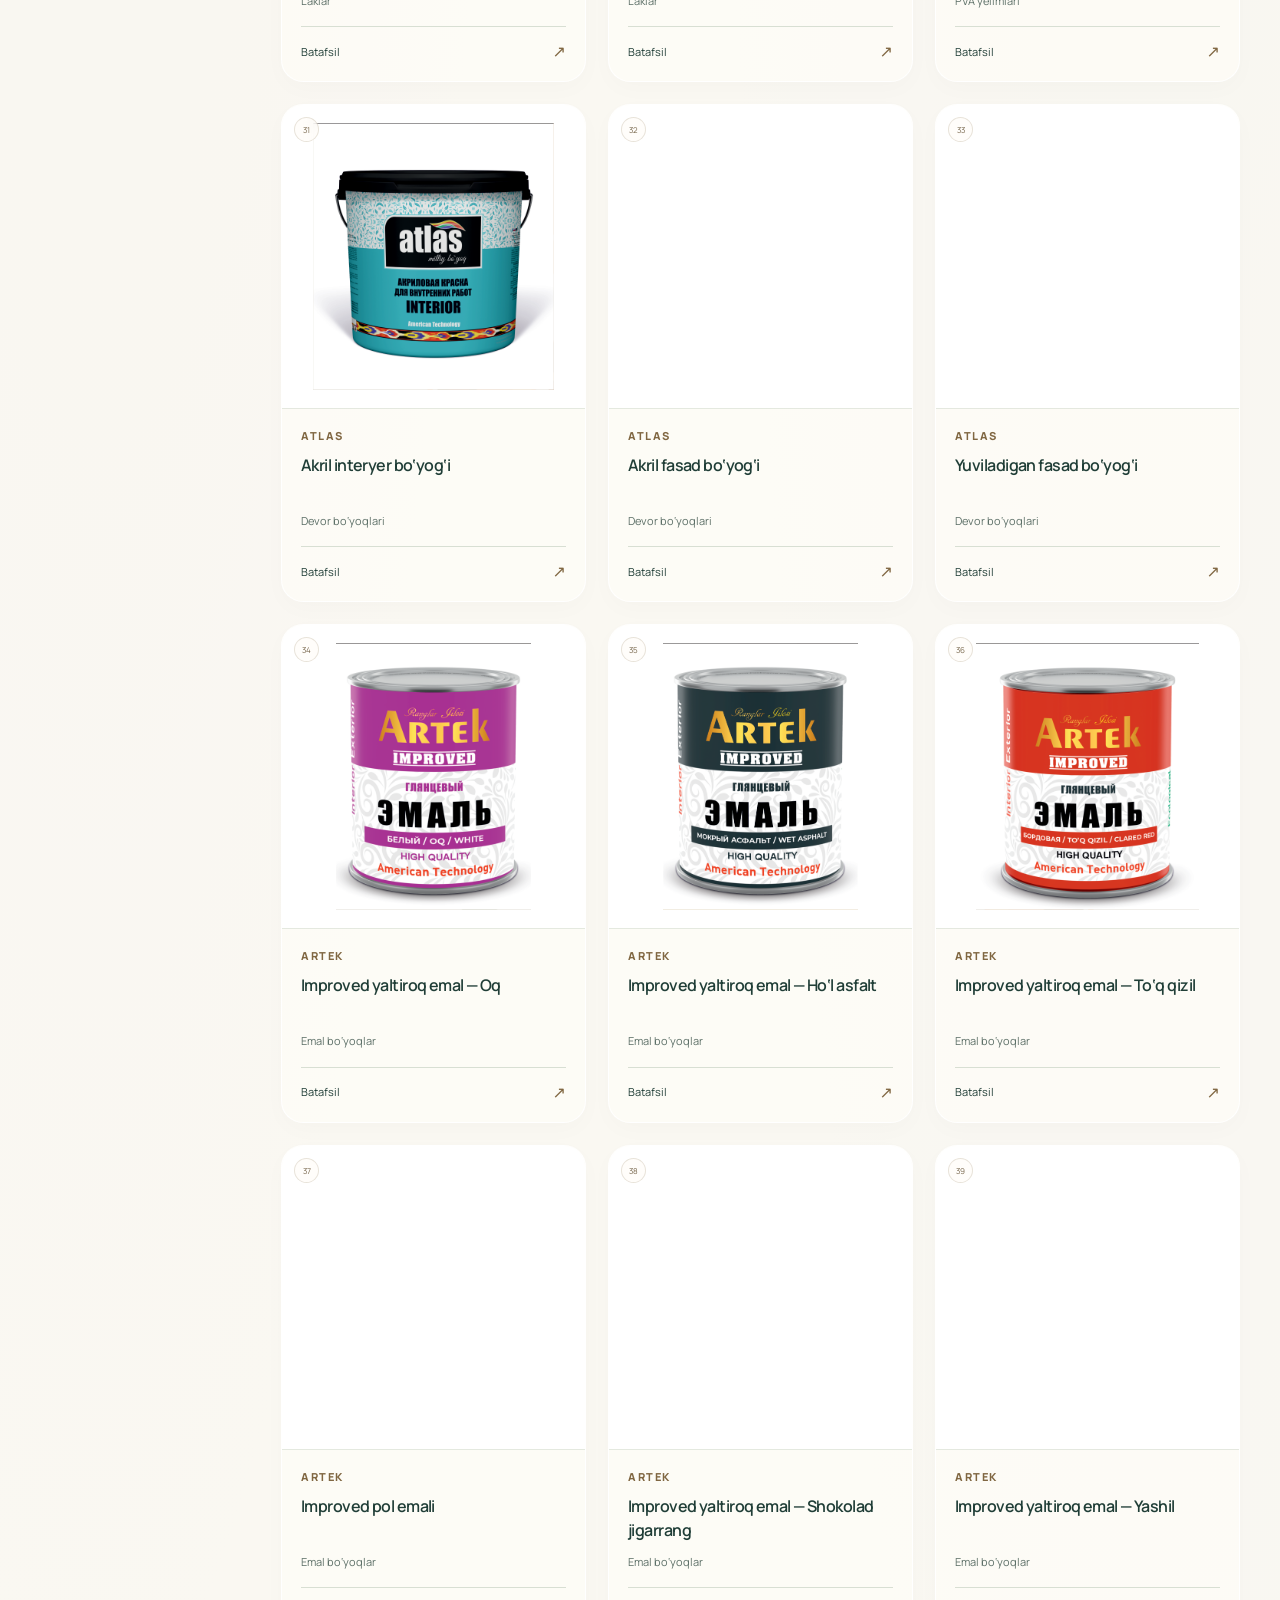
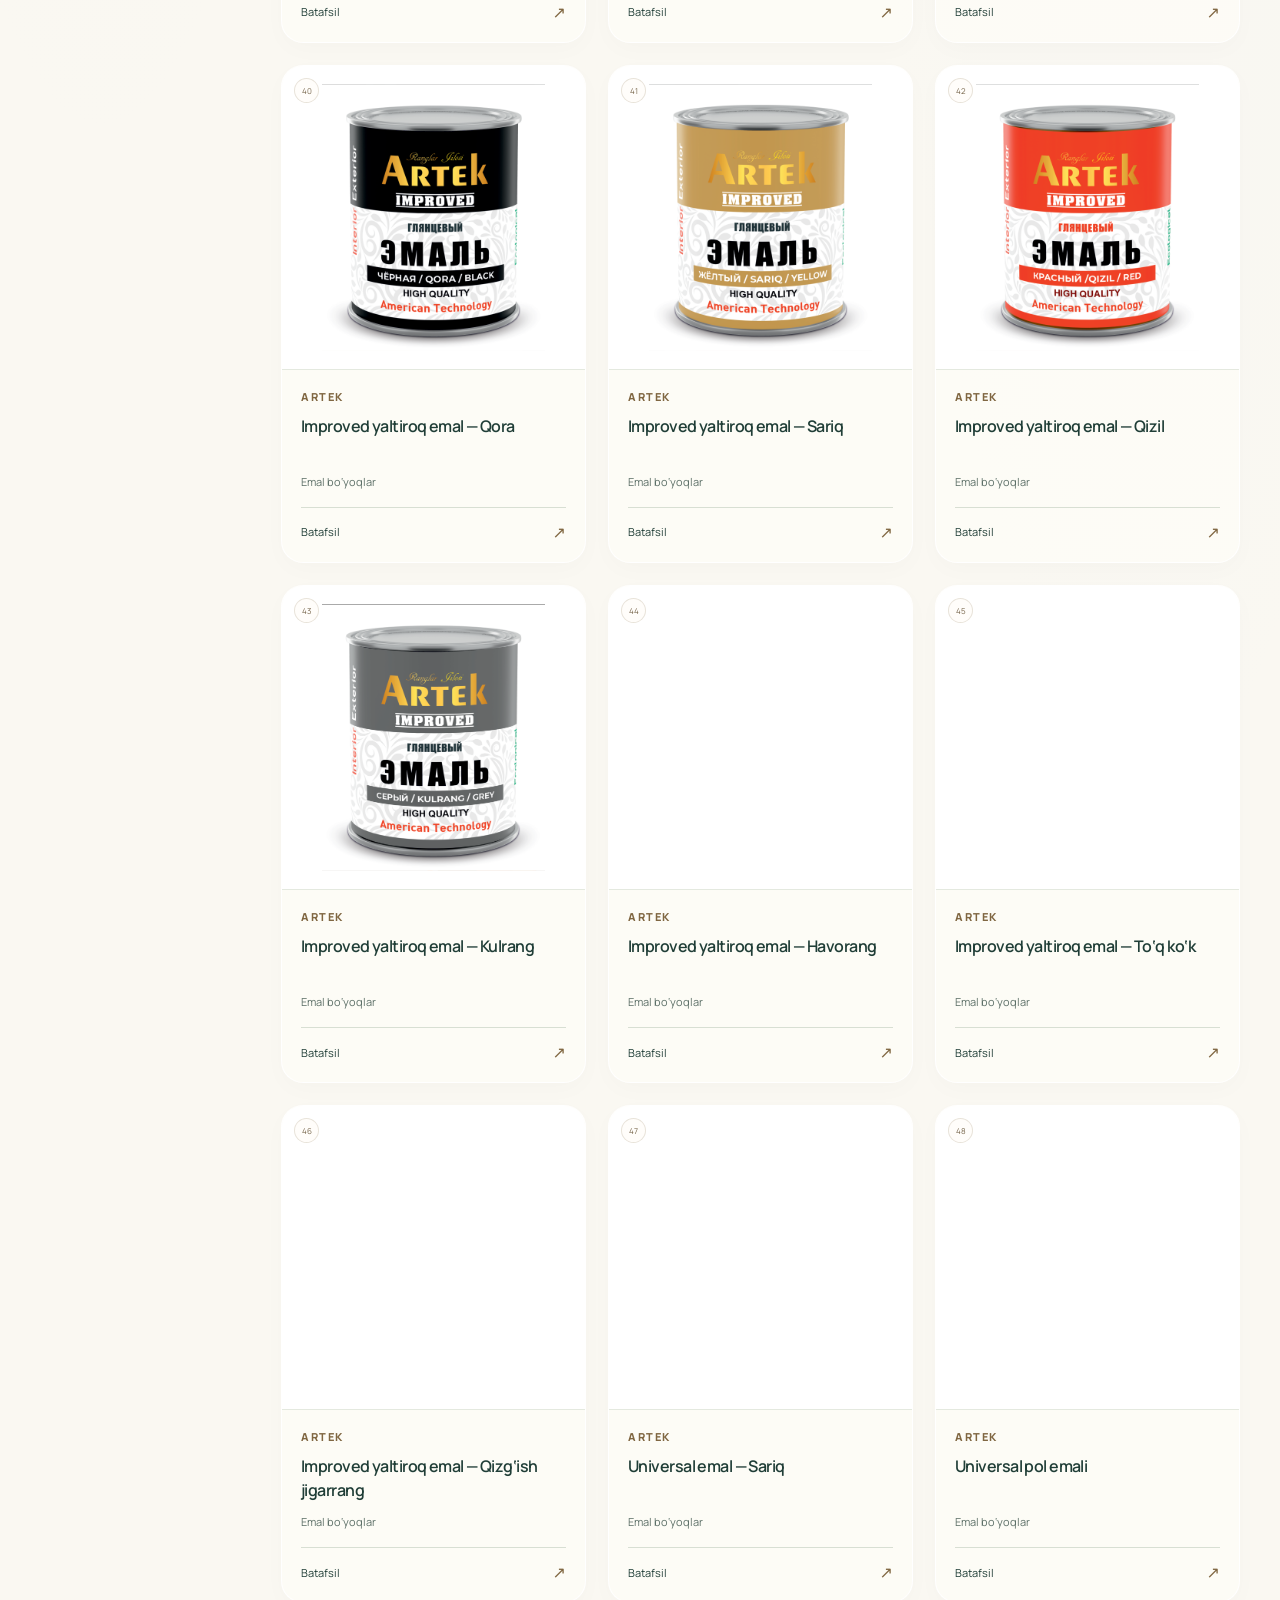
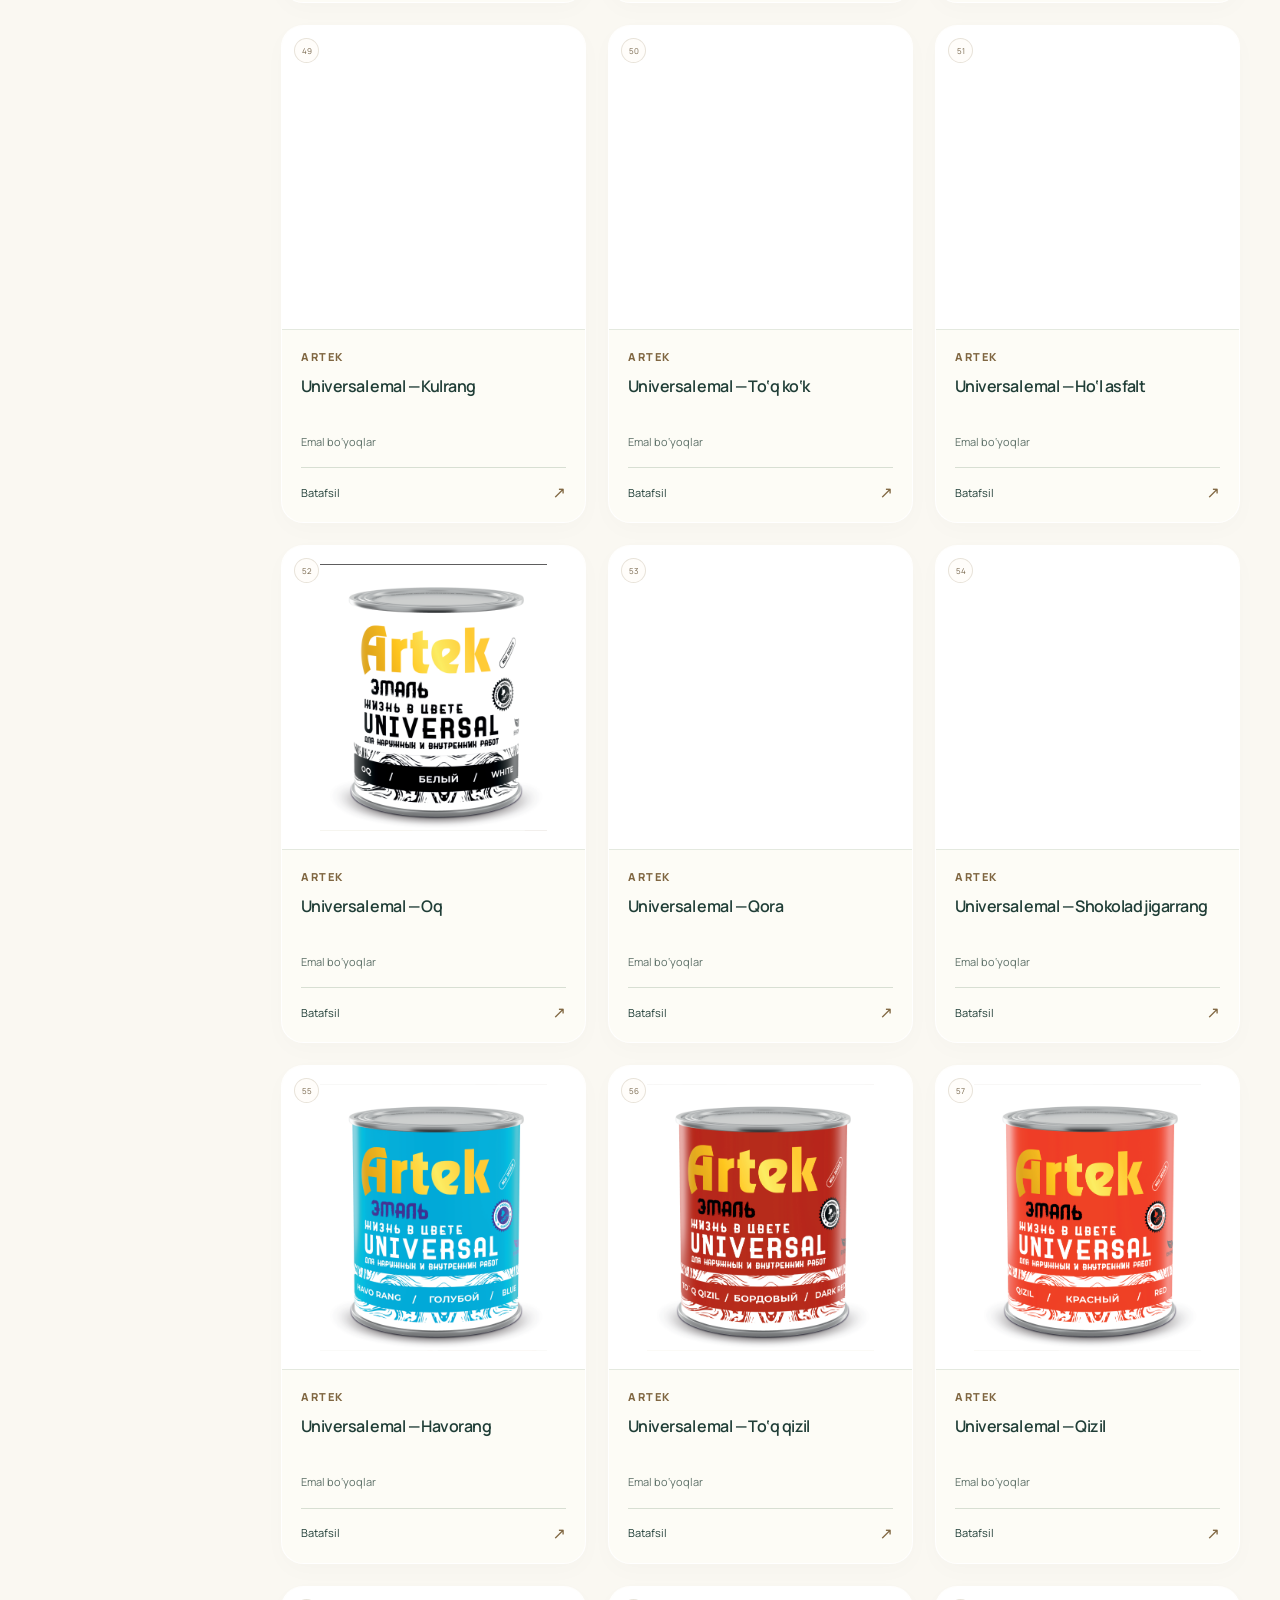
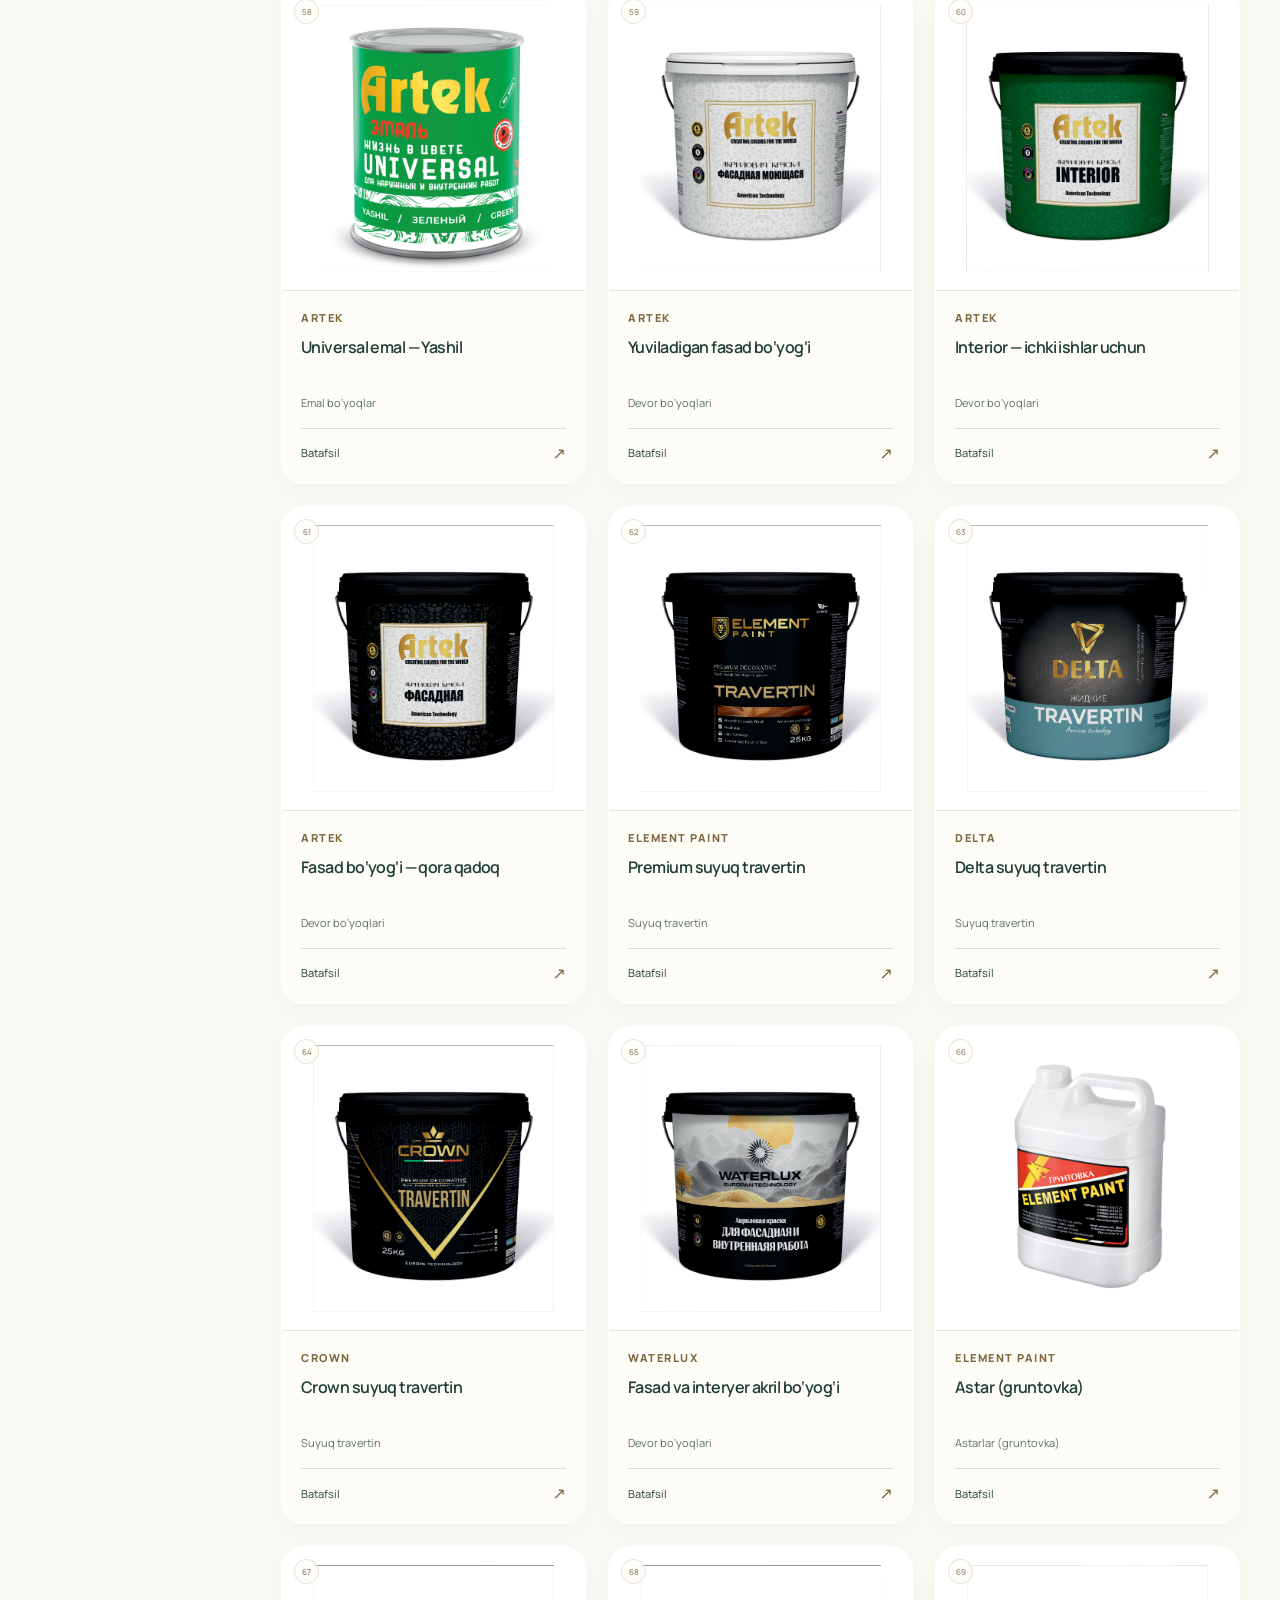
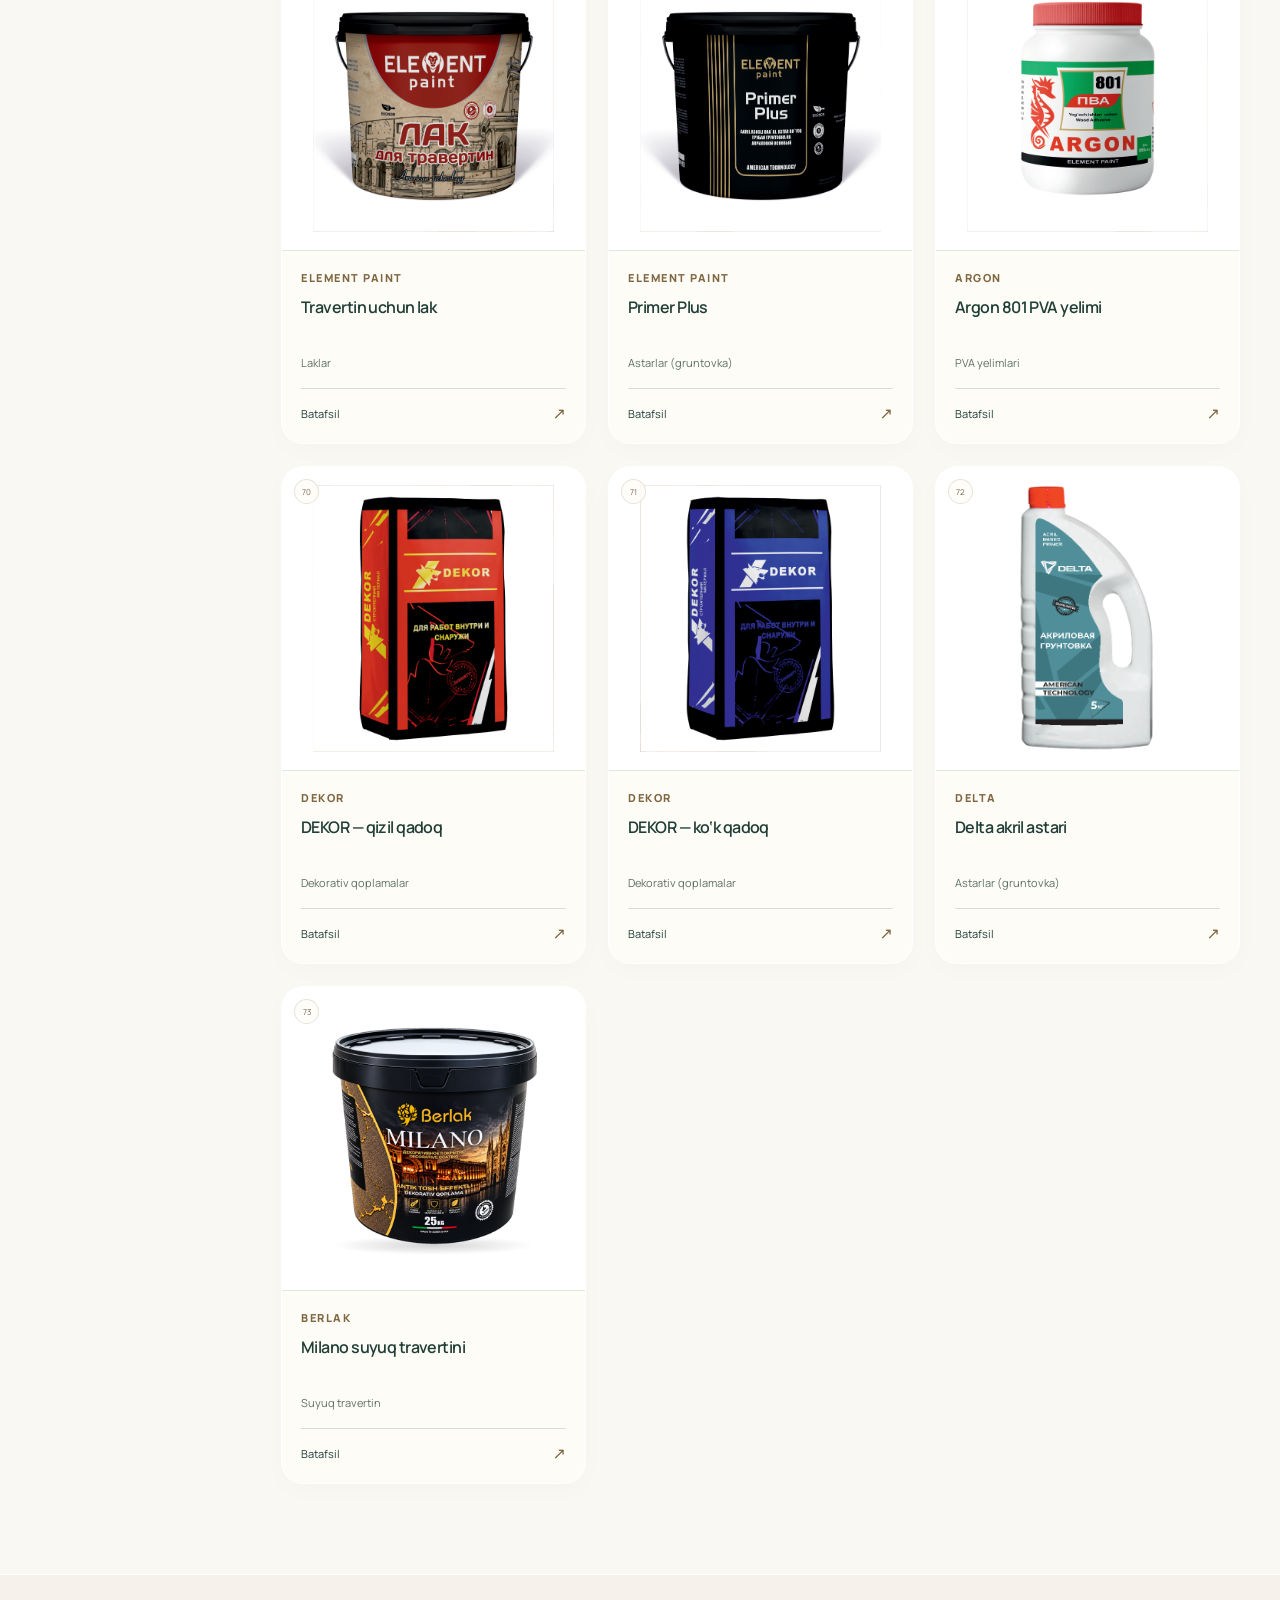
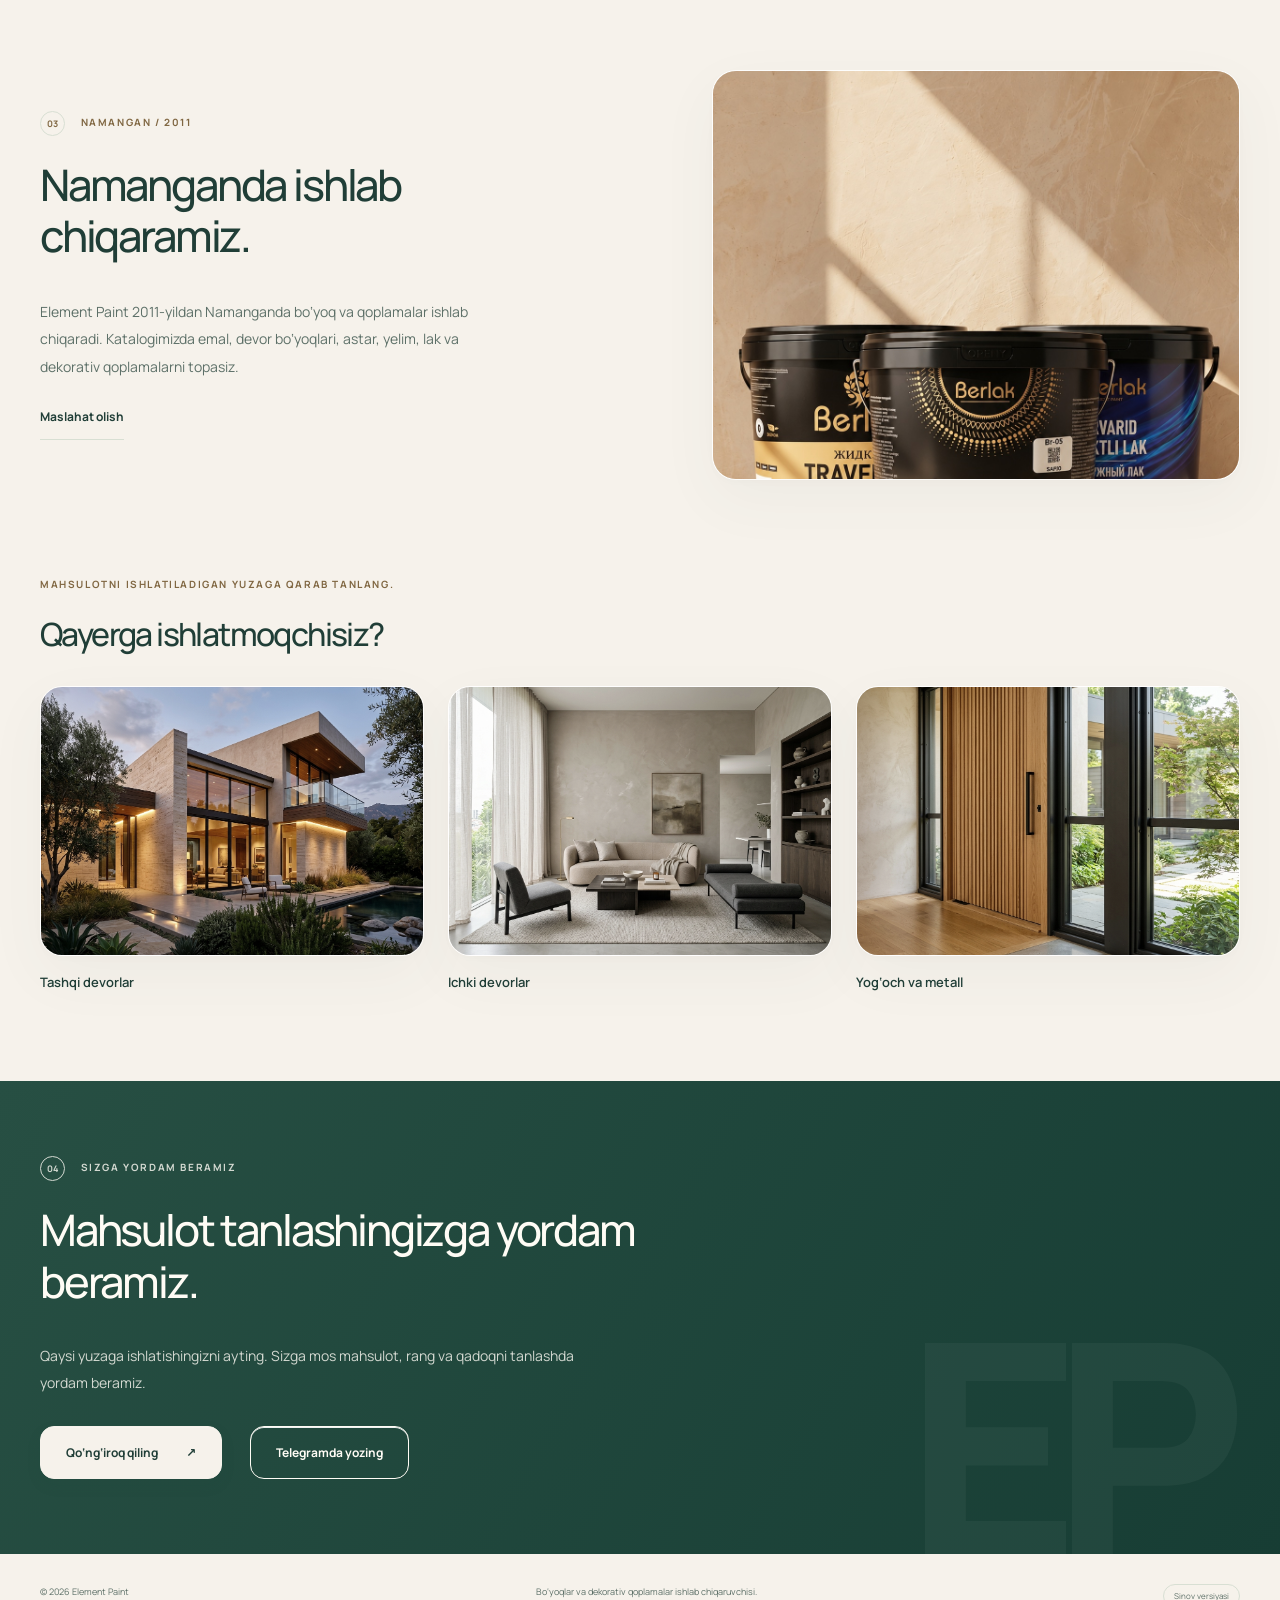
==== commit ab0c9b93: "Load published catalogue snapshots from local admin exports" ====
--- a/index.html
+++ b/index.html
@@ -5,9 +5,9 @@
   <meta name="theme-color" content="#f5eedf"><meta name="robots" content="noindex,nofollow">
   <meta name="description" content="Element Paint — bo‘yoqlar va dekorativ qoplamalar ishlab chiqaruvchisi. Mahsulotlar katalogi.">
   <title>Element Paint — Mahsulotlar</title>
-  <link rel="icon" href="assets/logo_light.png"><link rel="stylesheet" href="preview.css?v=20261015.1">
-  <link rel="stylesheet" href="supplied-loader.css?v=20261015.1">
-  <script type="module" src="preview-app.js?v=20261015.1"></script>
+  <link rel="icon" href="assets/logo_light.png"><link rel="stylesheet" href="preview.css?v=20261015.2">
+  <link rel="stylesheet" href="supplied-loader.css?v=20261015.2">
+  <script type="module" src="preview-app.js?v=20261015.2"></script>
 </head>
 <body>
   <a class="skip-link" href="#main" data-i18n="skip">Asosiy mazmunga o‘tish</a>
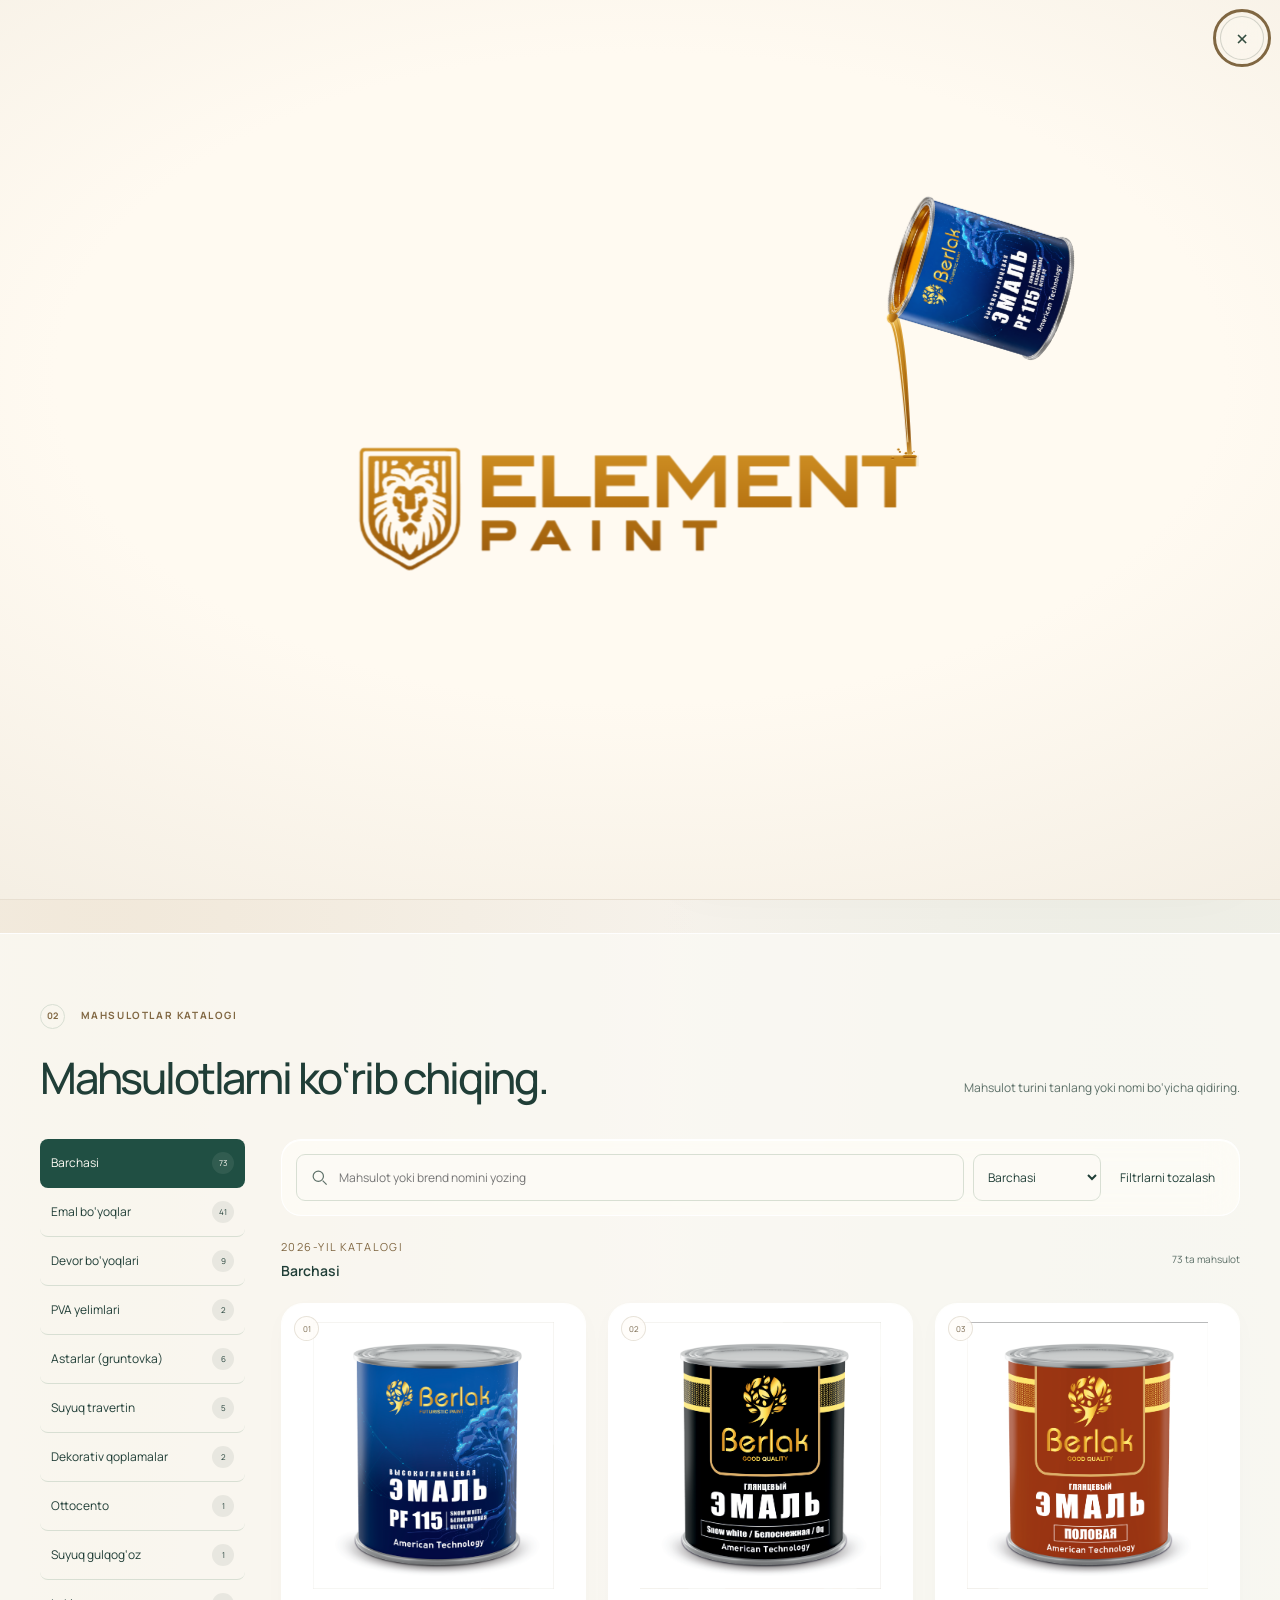
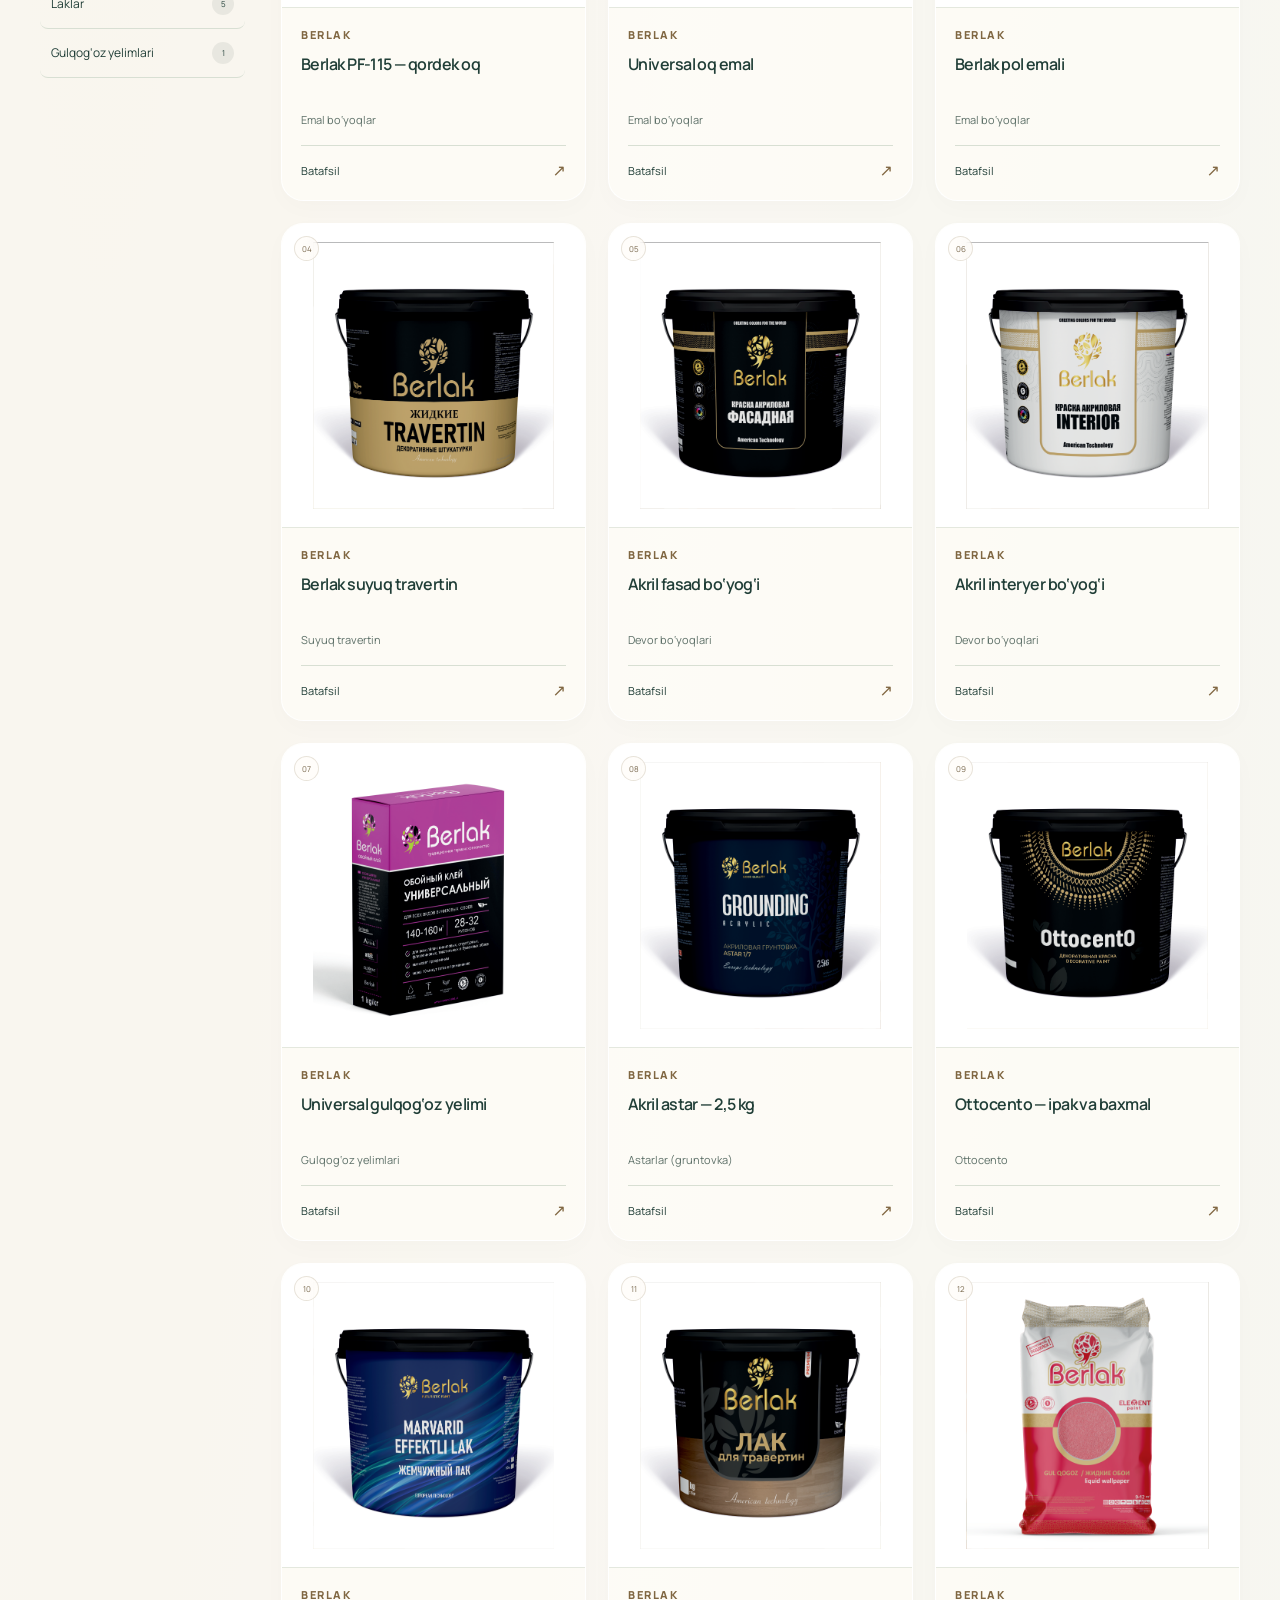
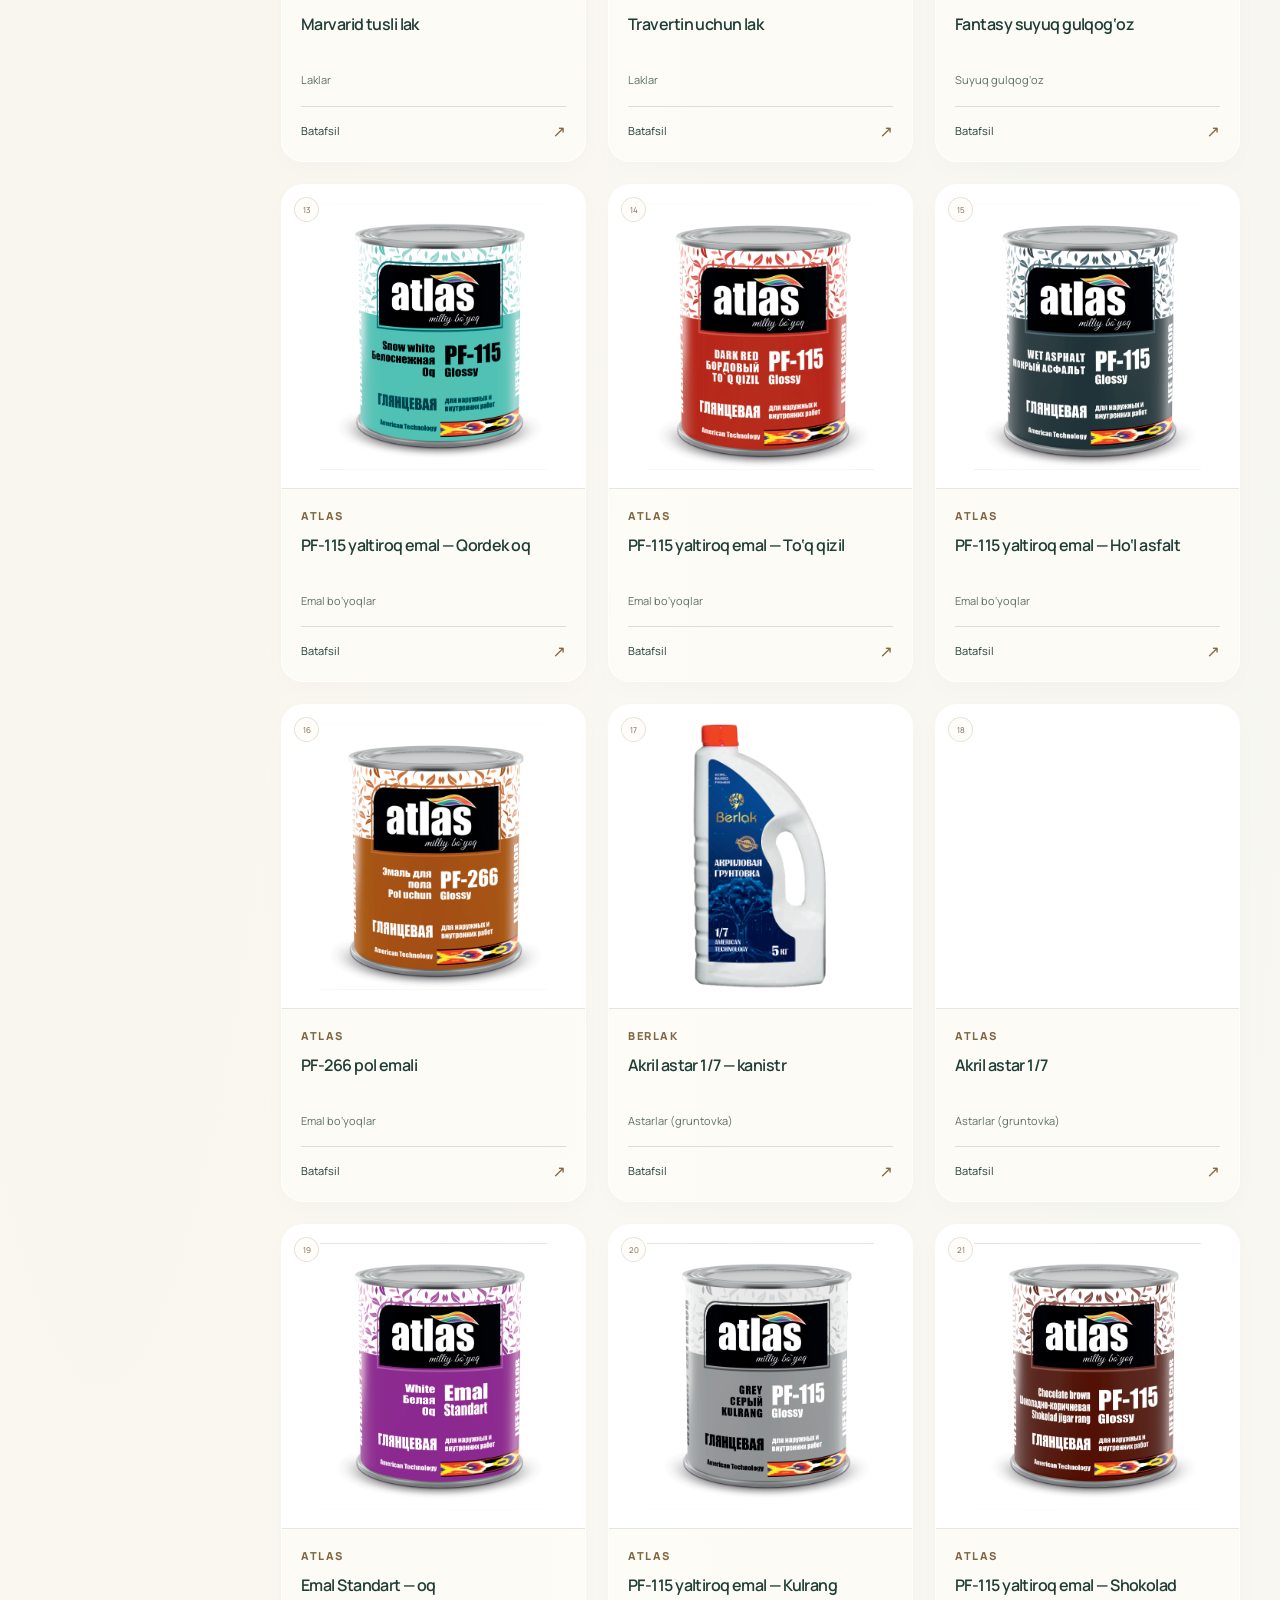
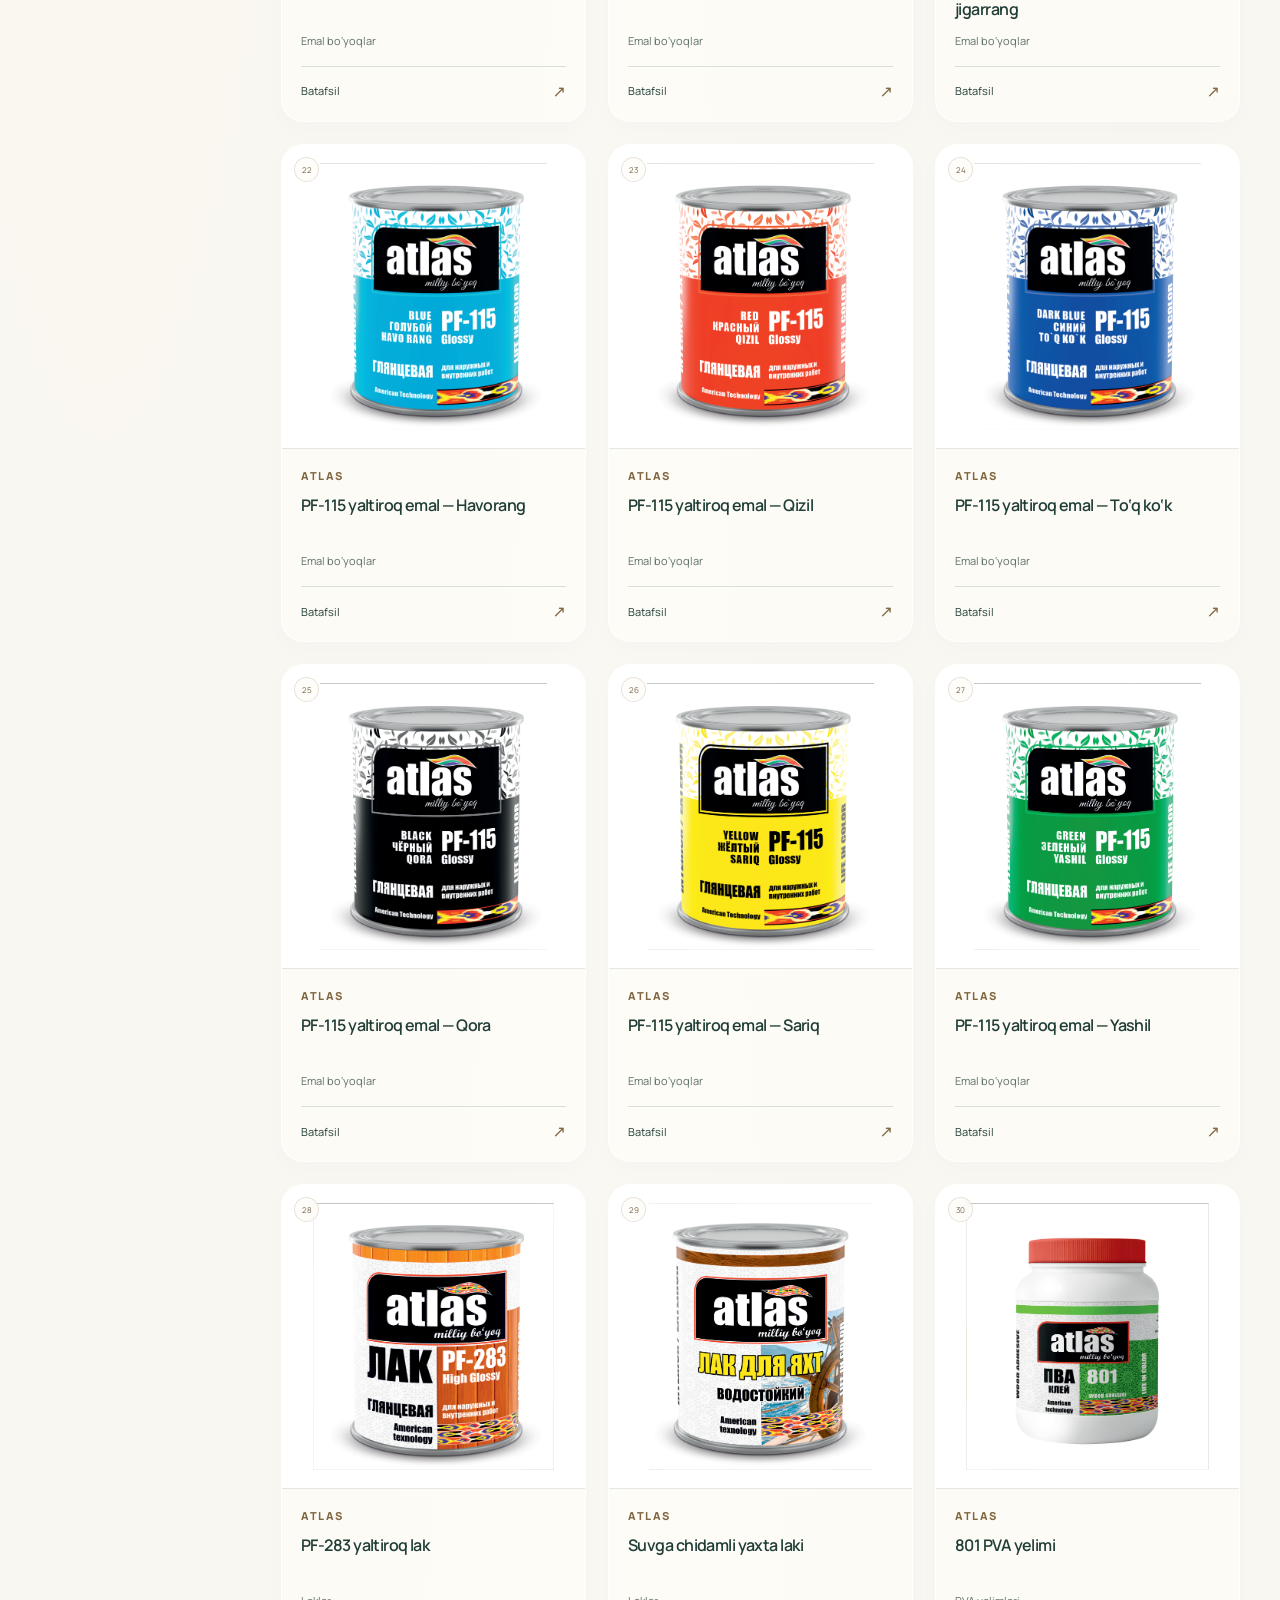
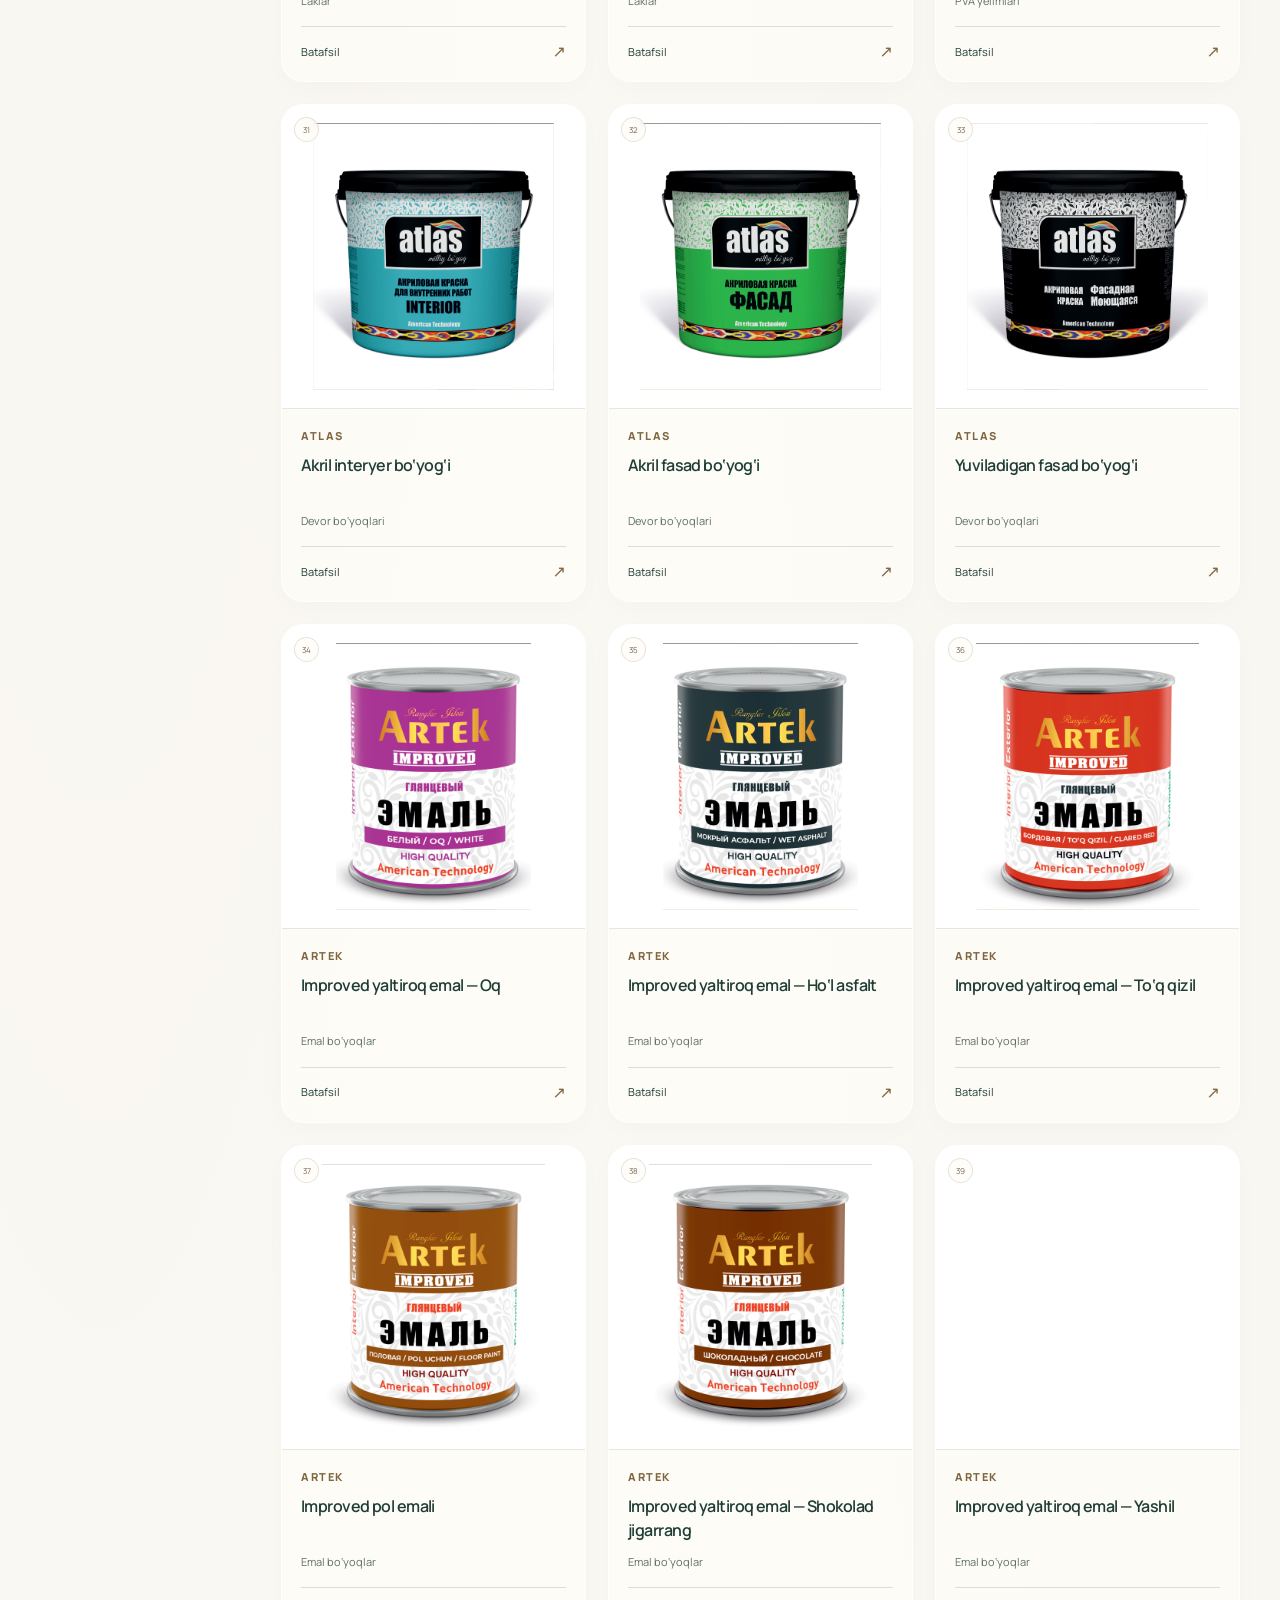
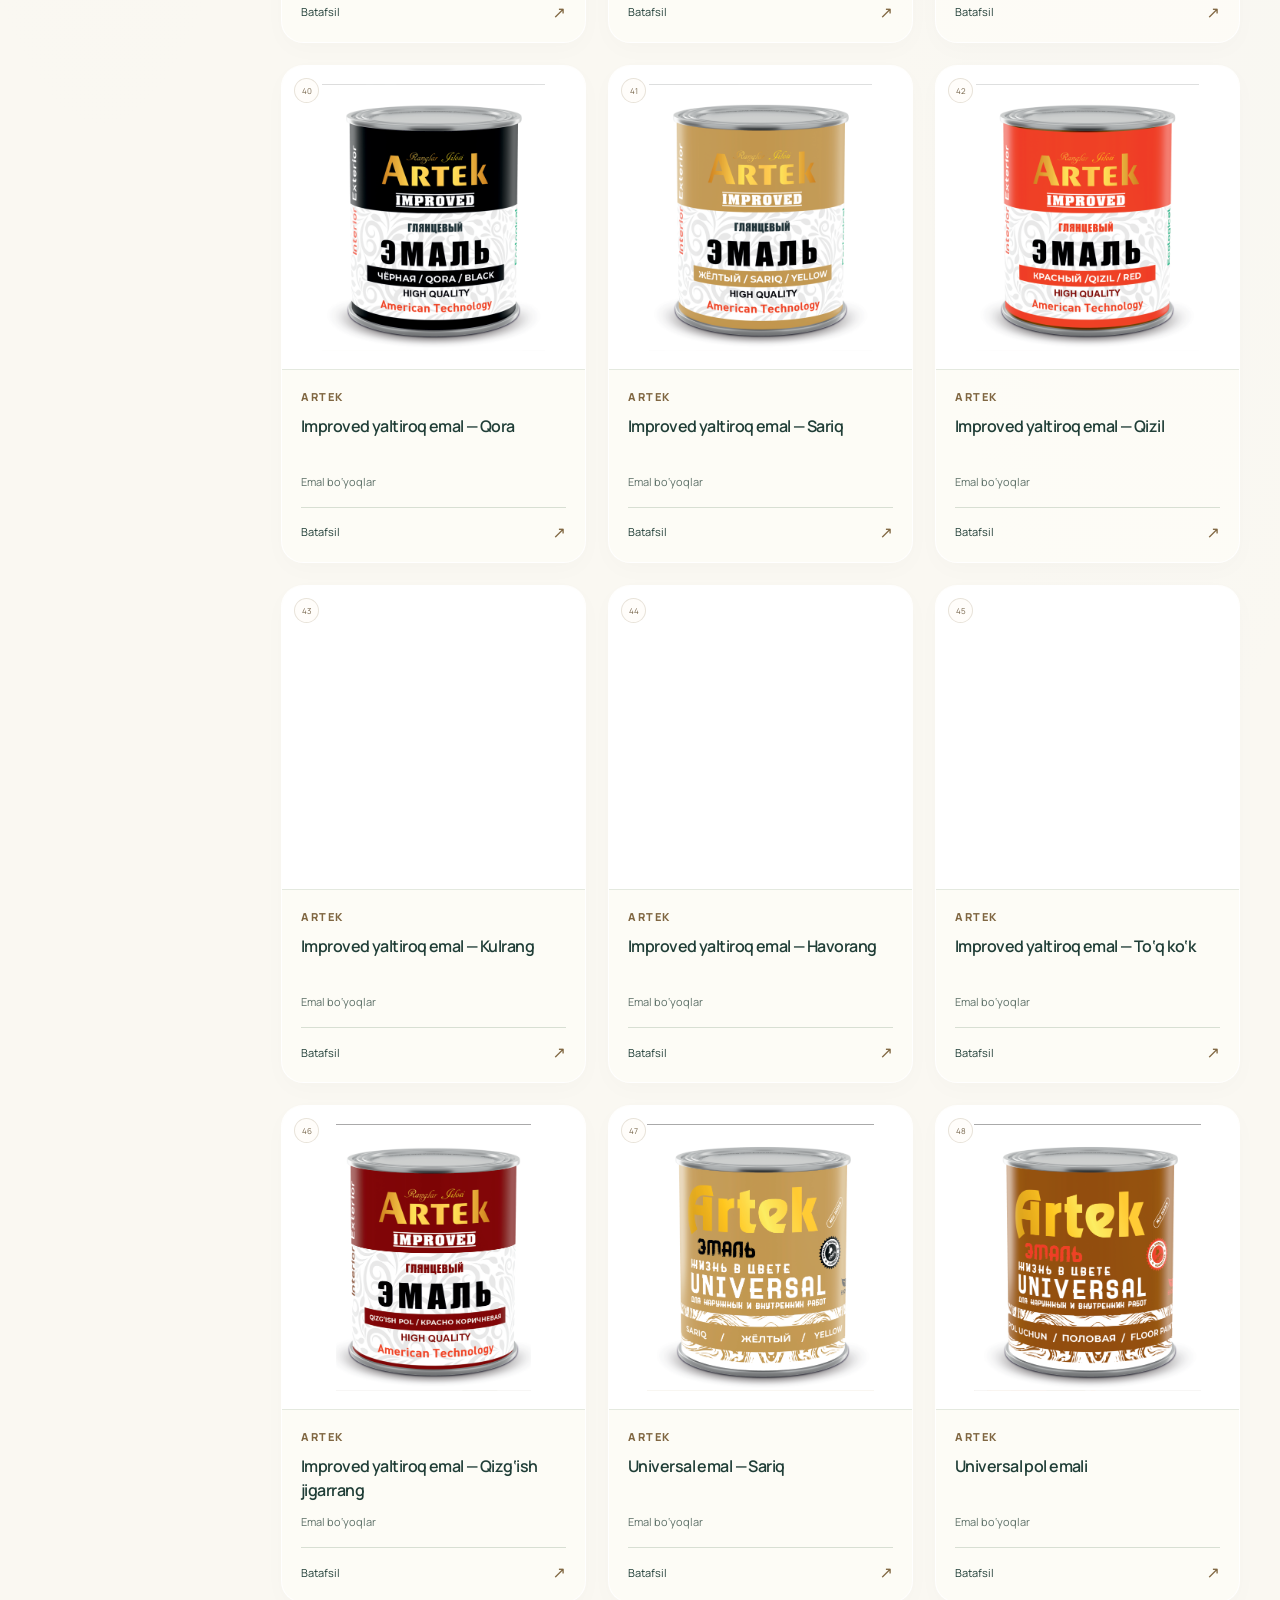
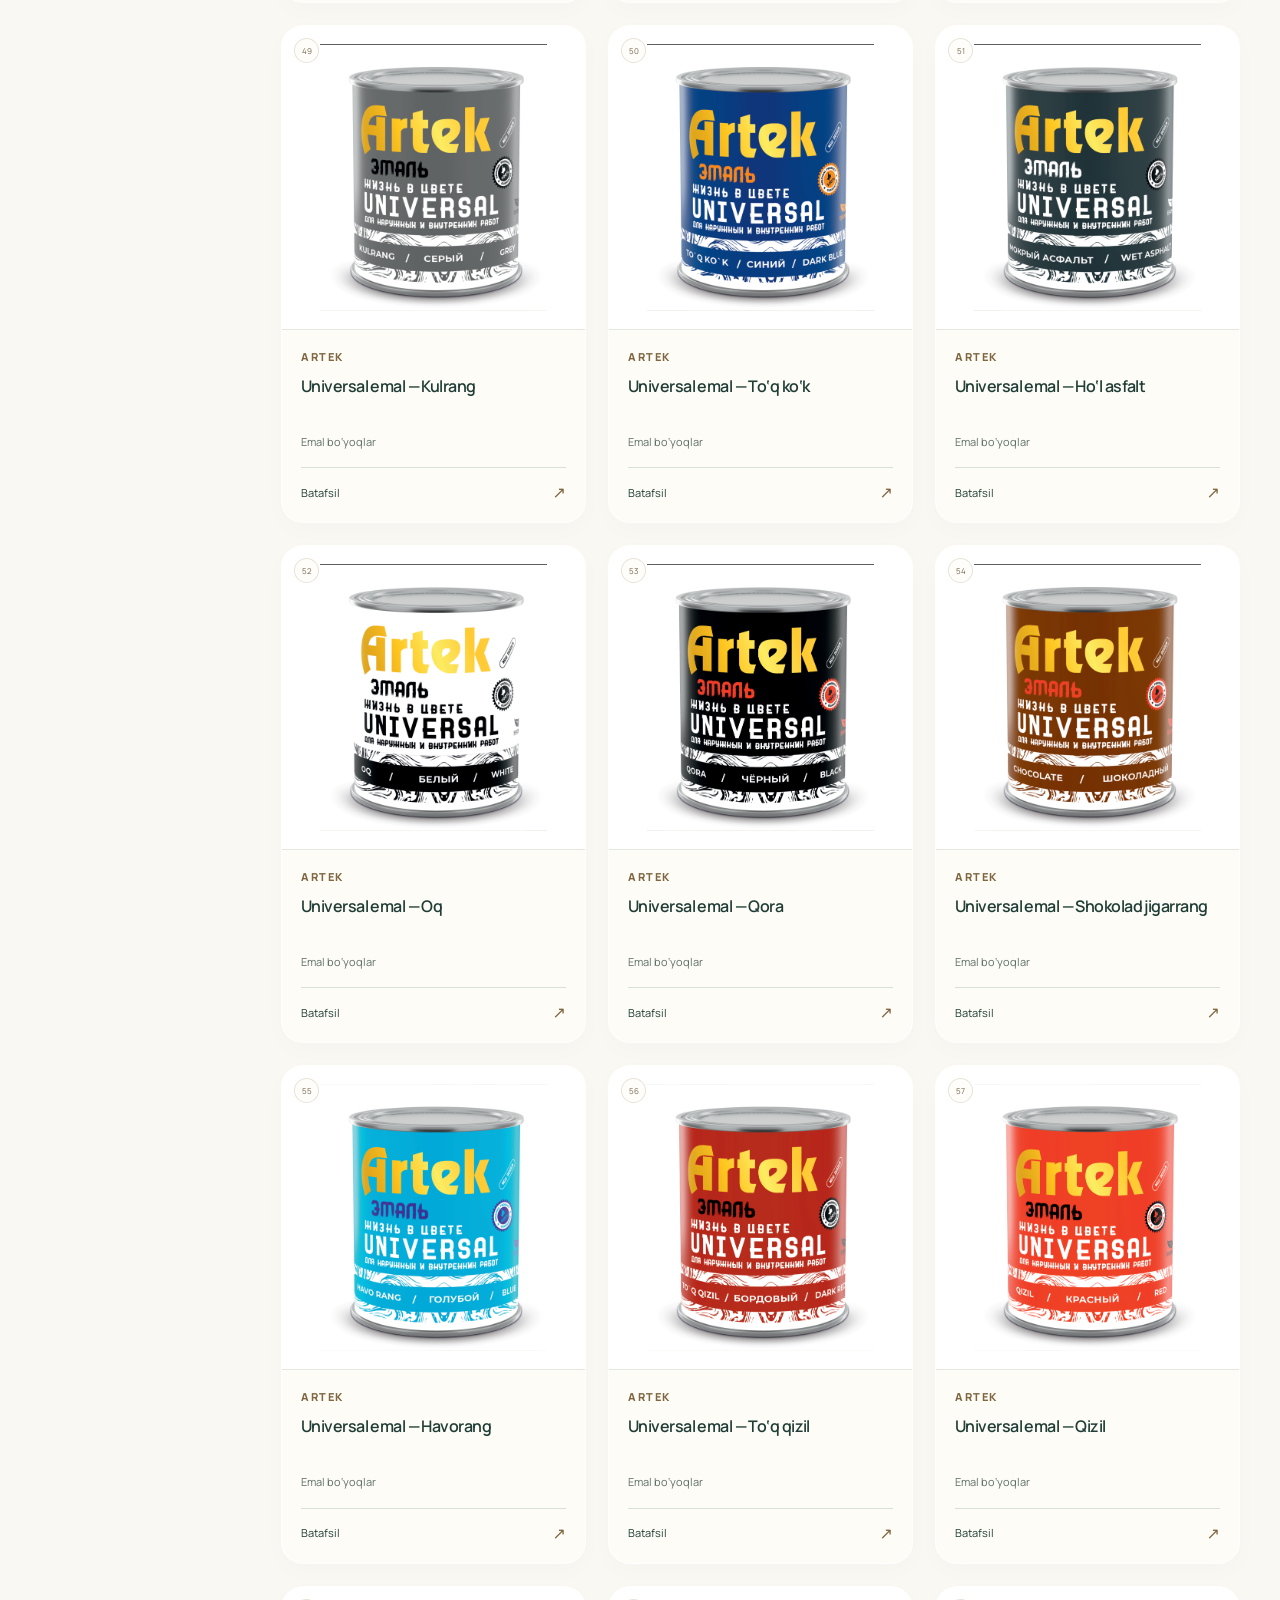
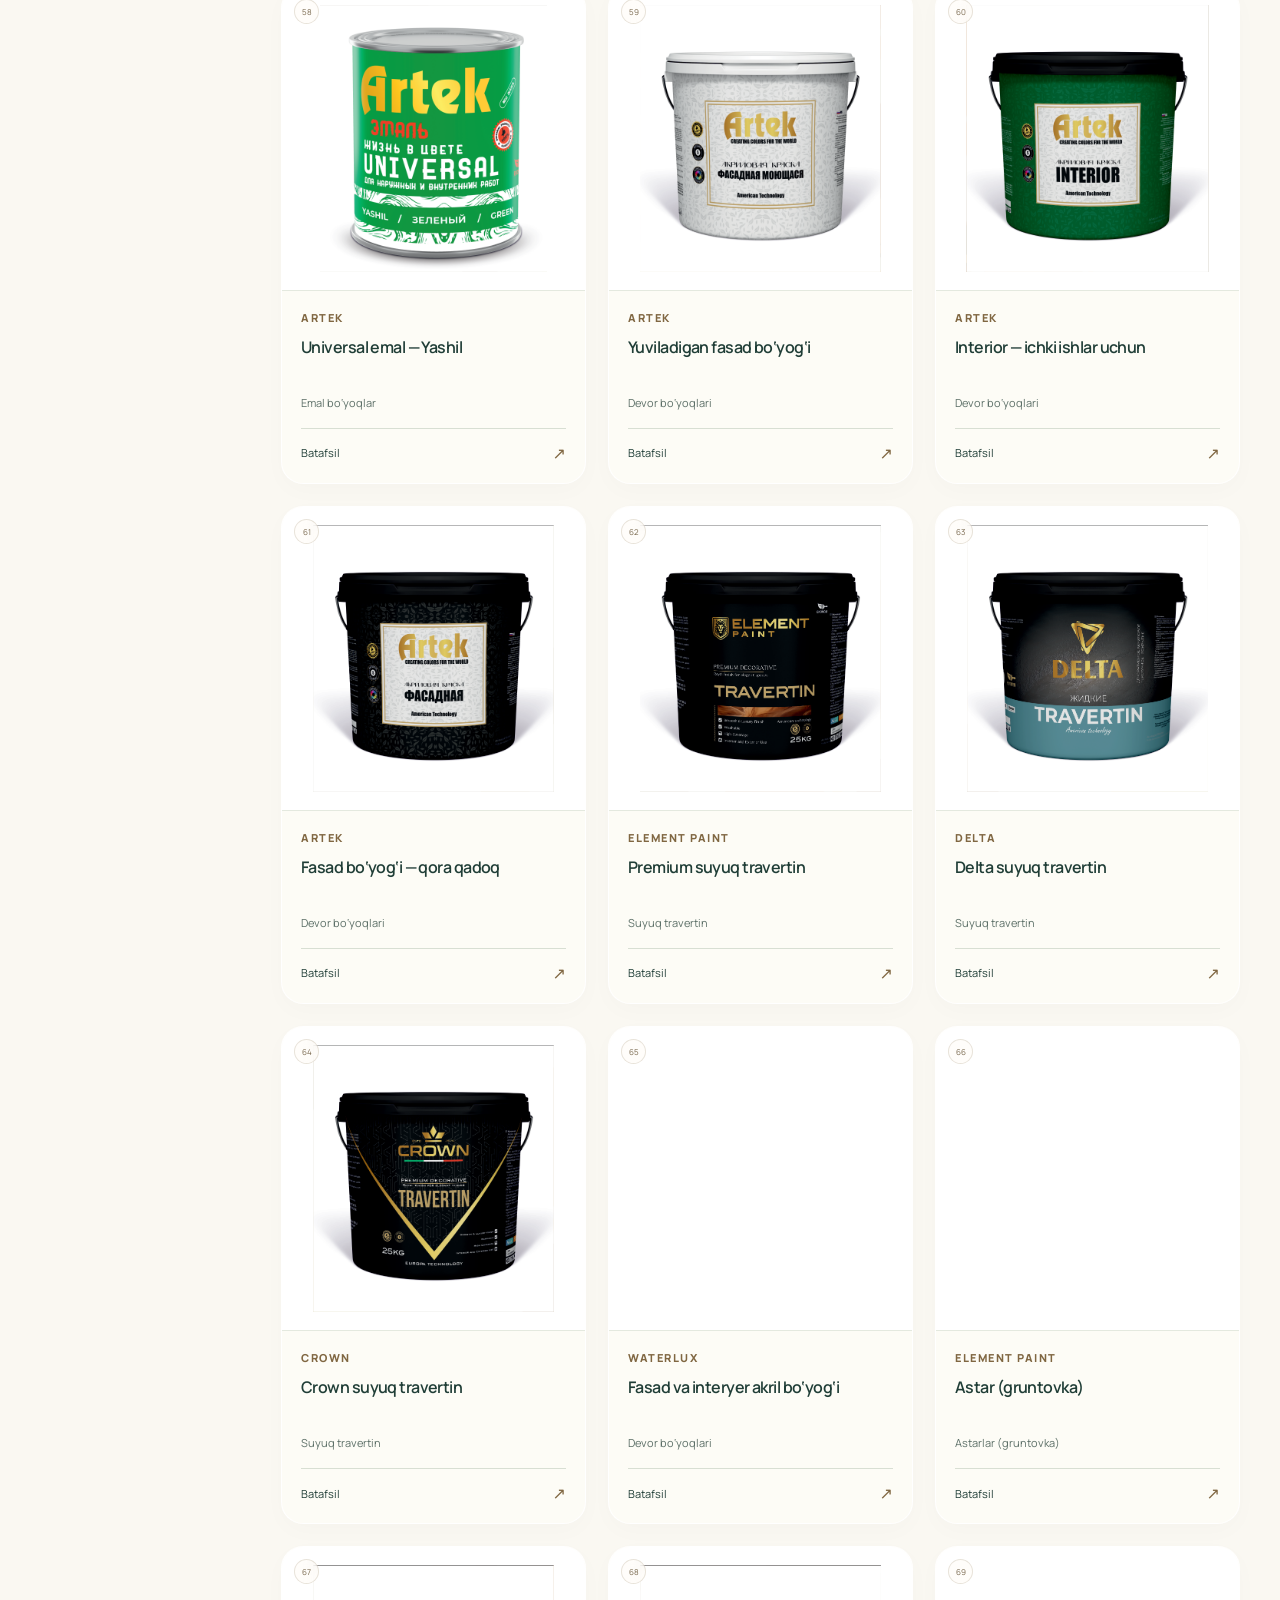
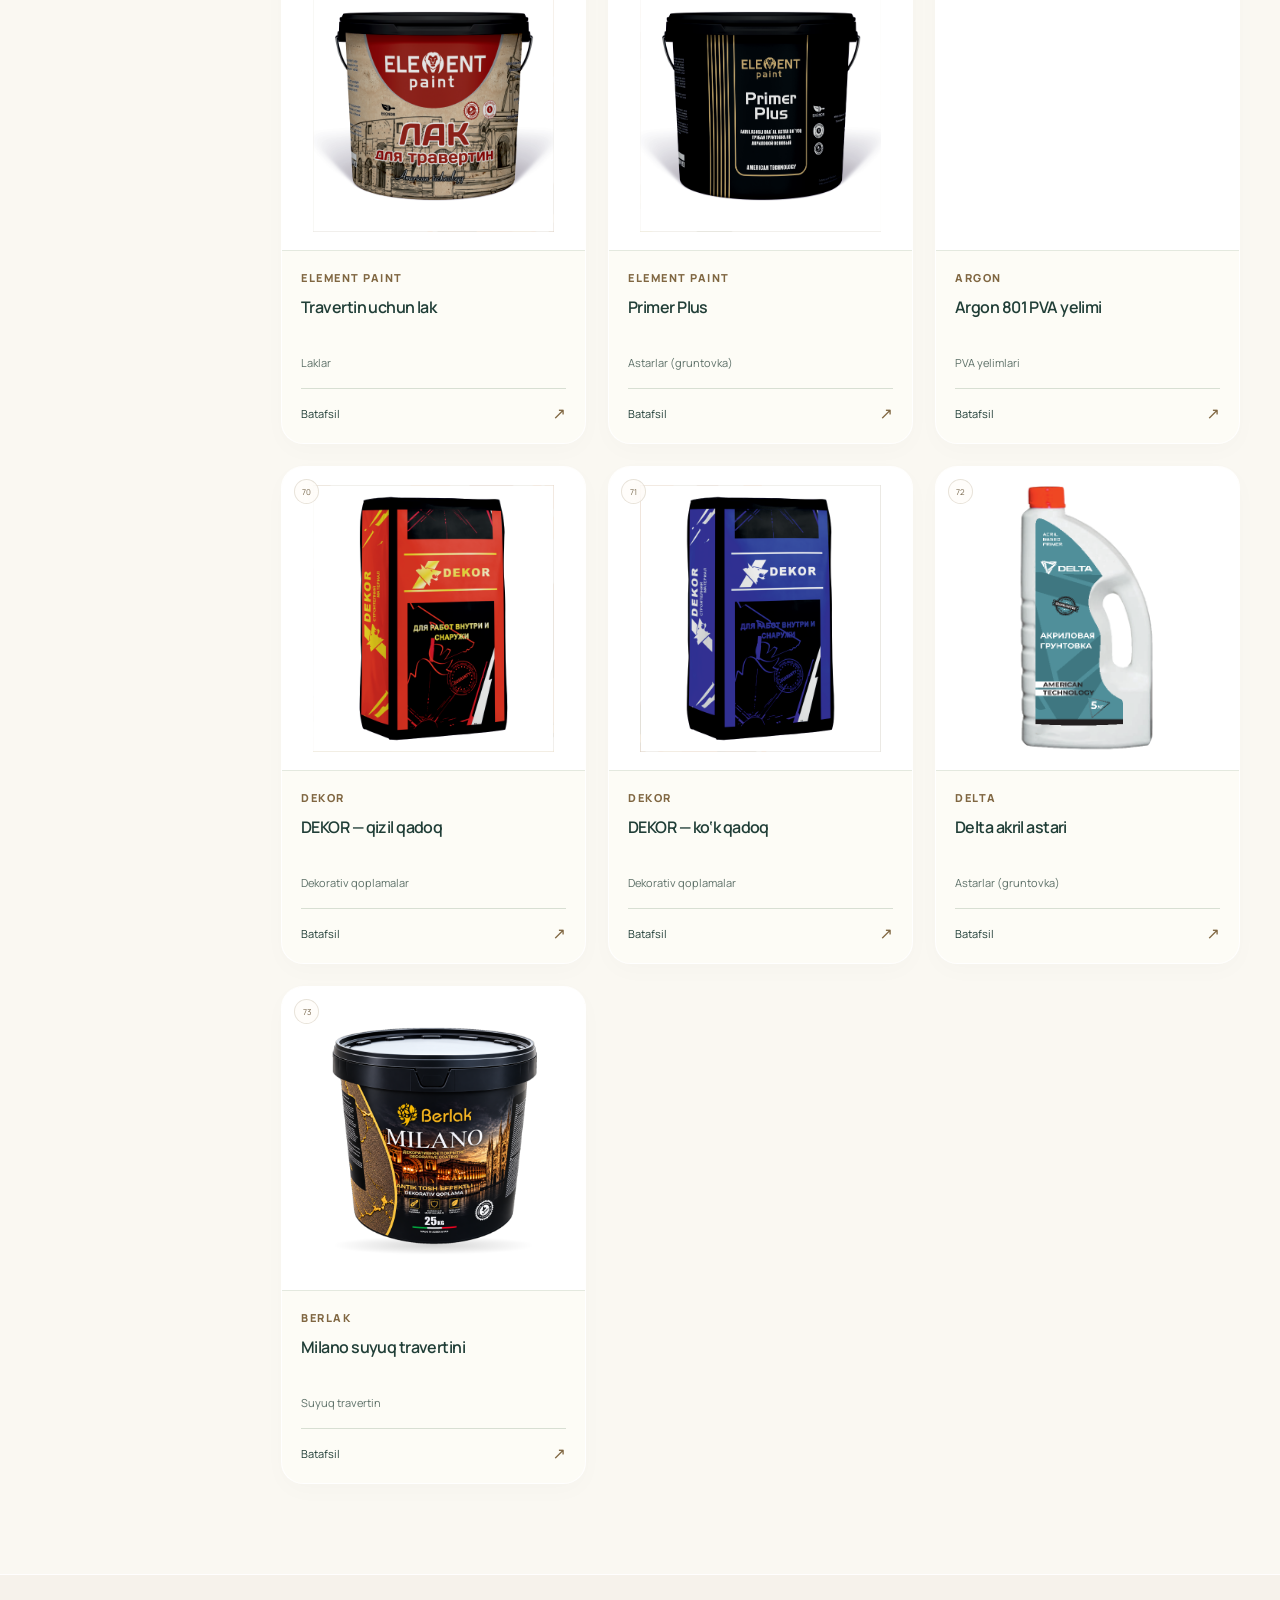
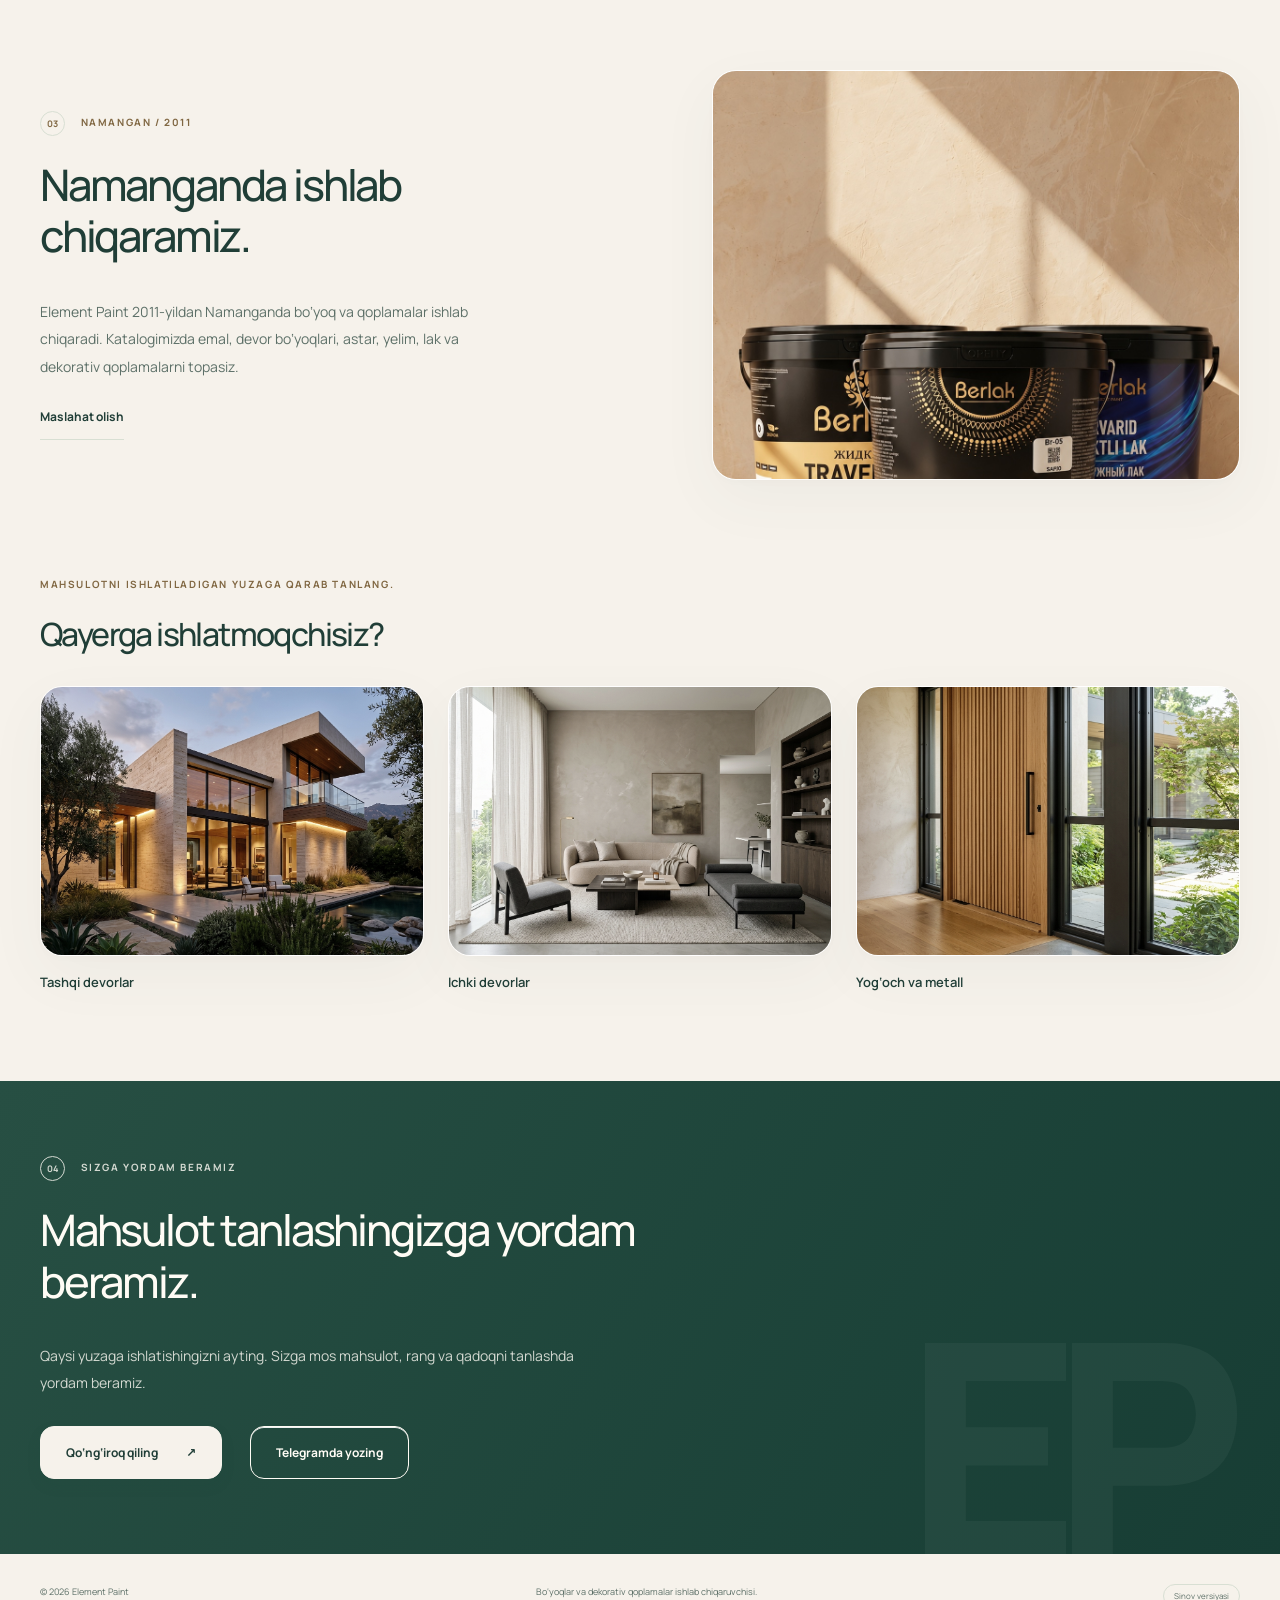
==== commit e7d67d57: "Handle catalogue outages without restoring unpublished products" ====
--- a/index.html
+++ b/index.html
@@ -7,7 +7,7 @@
   <title>Element Paint — Mahsulotlar</title>
   <link rel="icon" href="assets/logo_light.png"><link rel="stylesheet" href="preview.css?v=20261015.2">
   <link rel="stylesheet" href="supplied-loader.css?v=20261015.2">
-  <script type="module" src="preview-app.js?v=20261015.2"></script>
+  <script type="module" src="preview-app.js?v=20261017.1"></script>
 </head>
 <body>
   <a class="skip-link" href="#main" data-i18n="skip">Asosiy mazmunga o‘tish</a>
